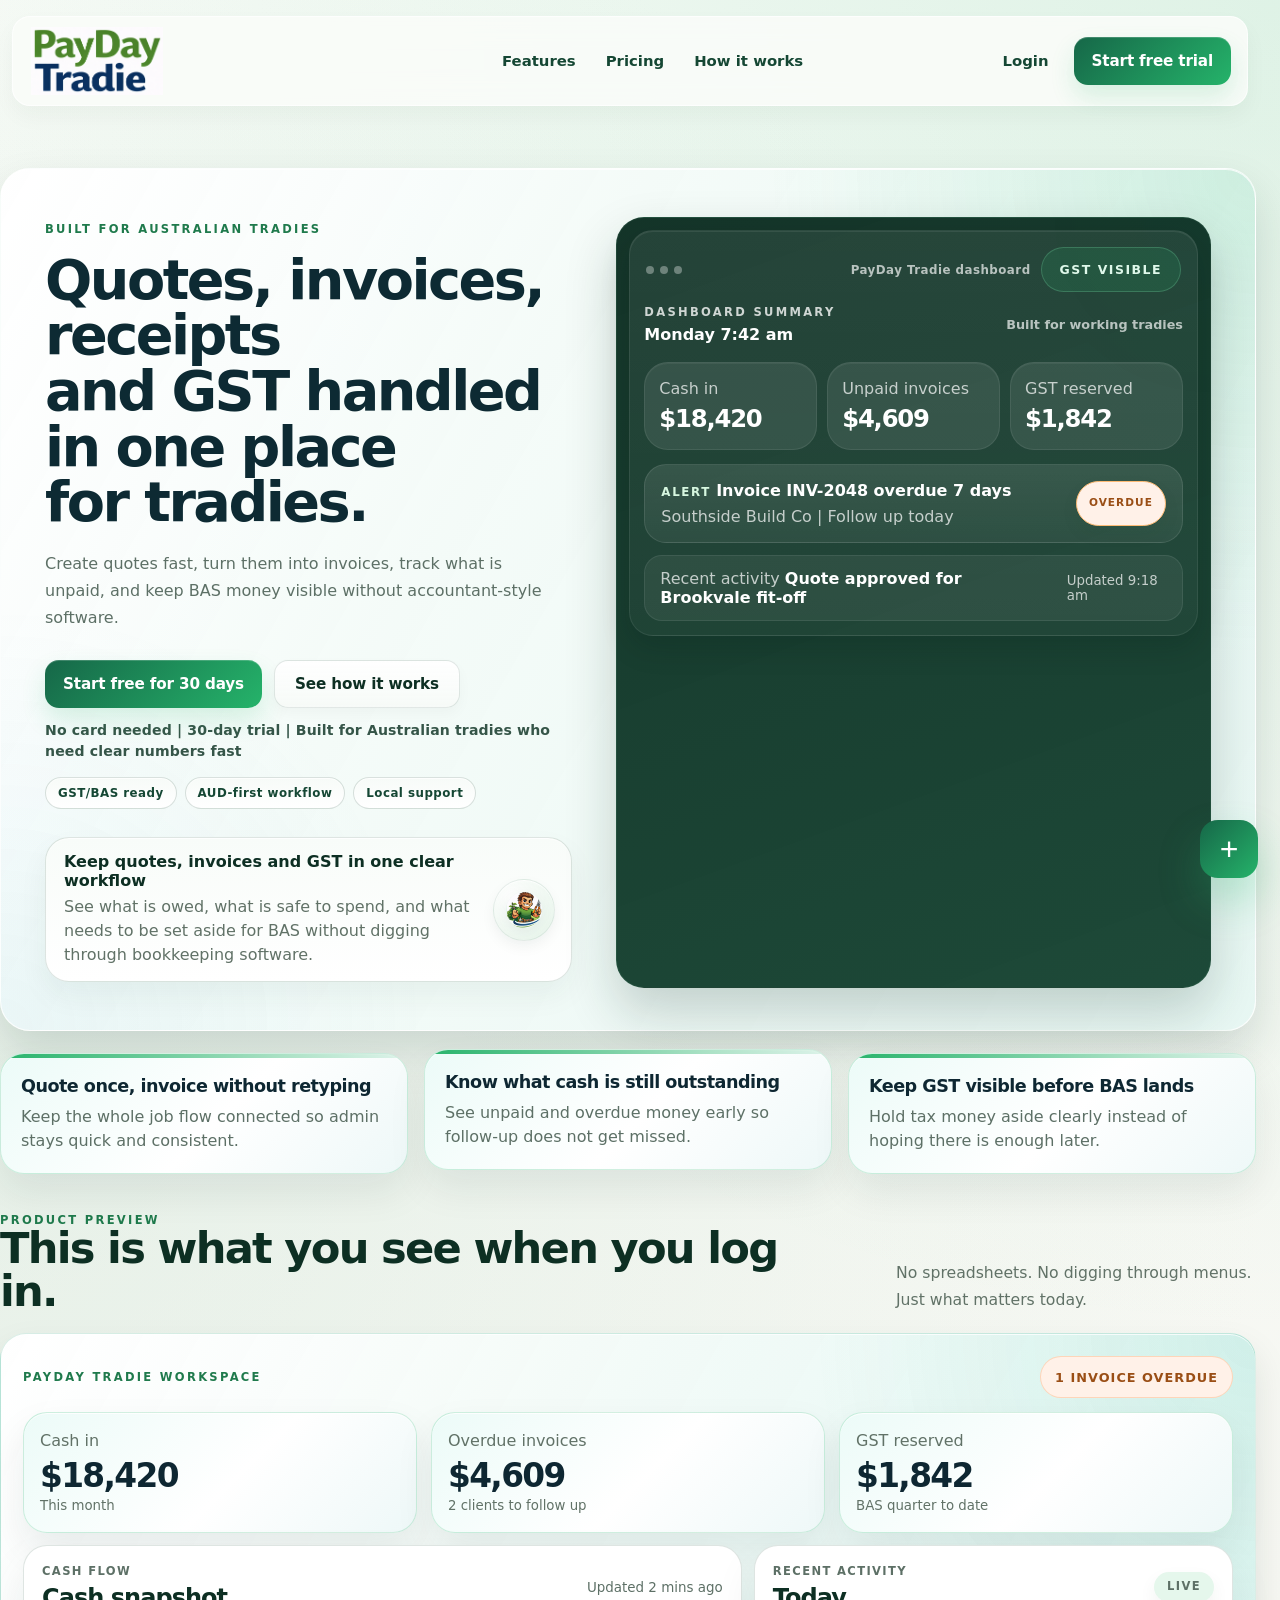
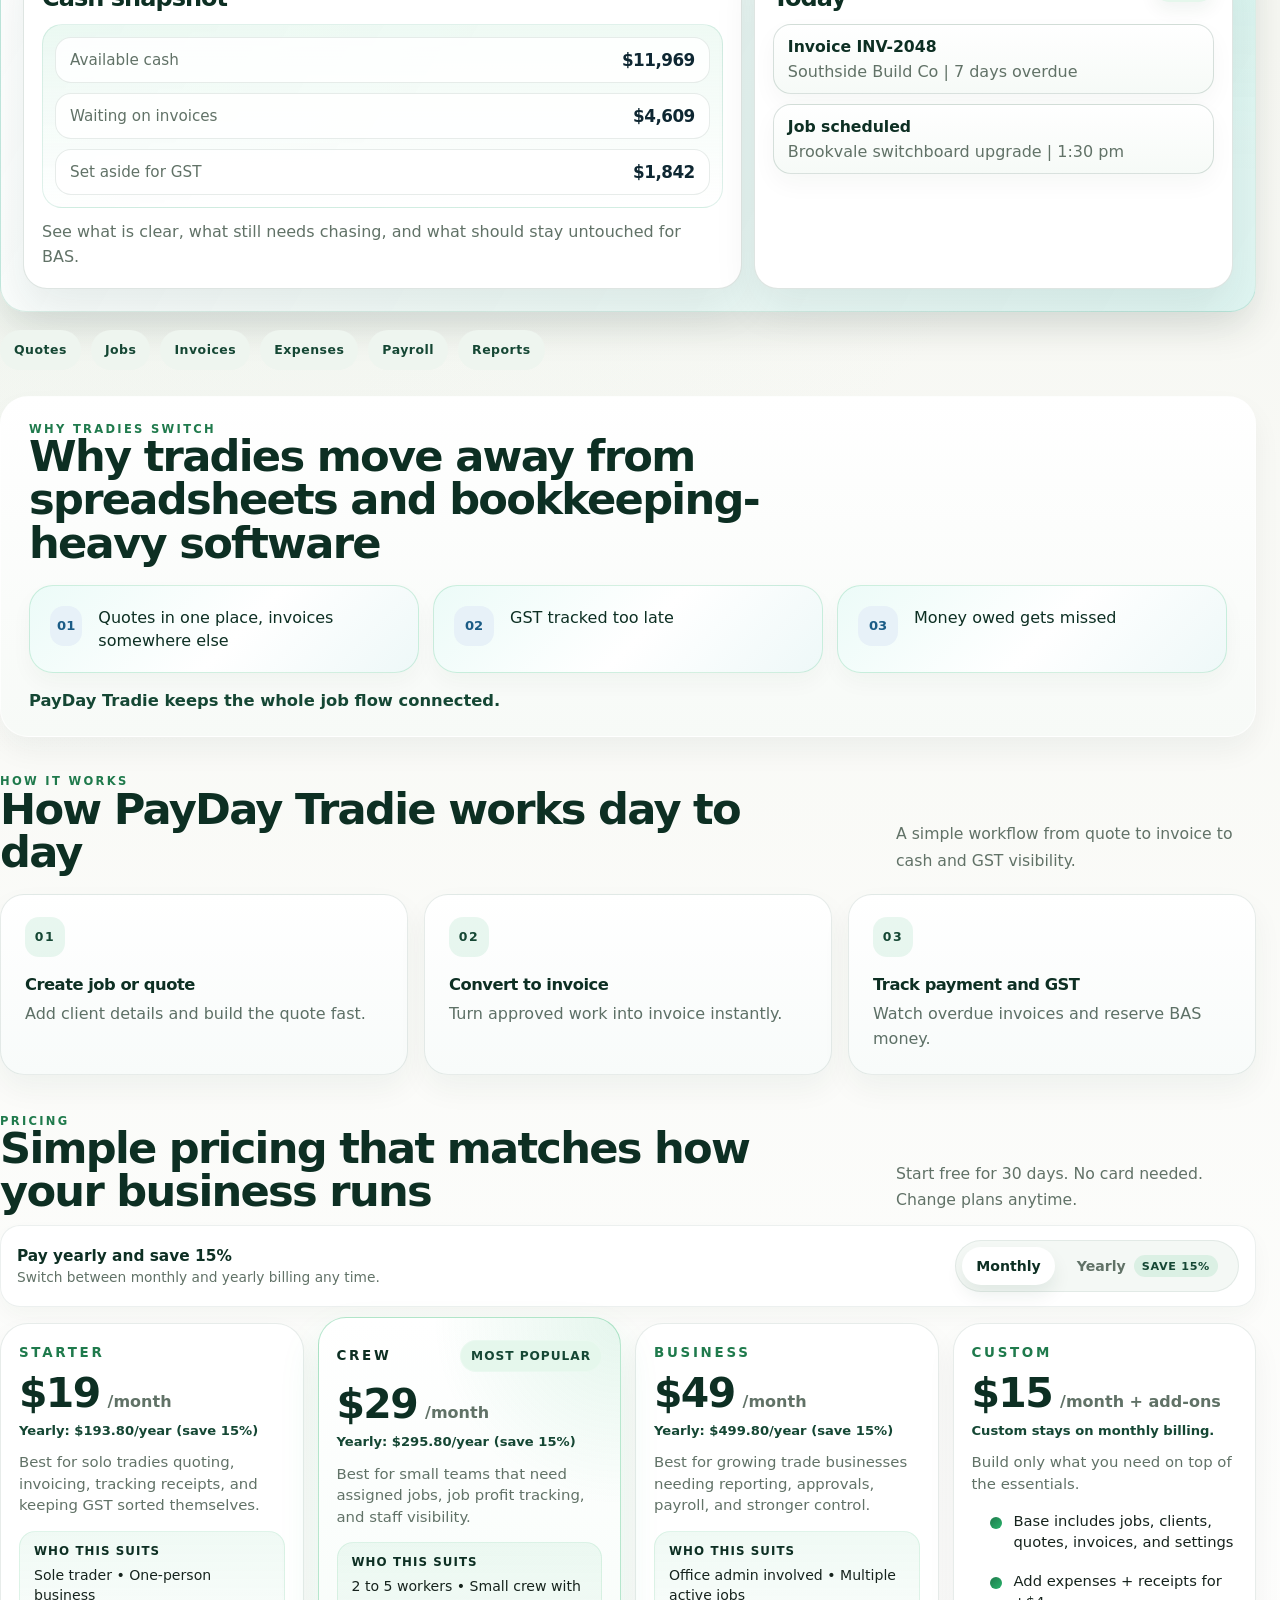
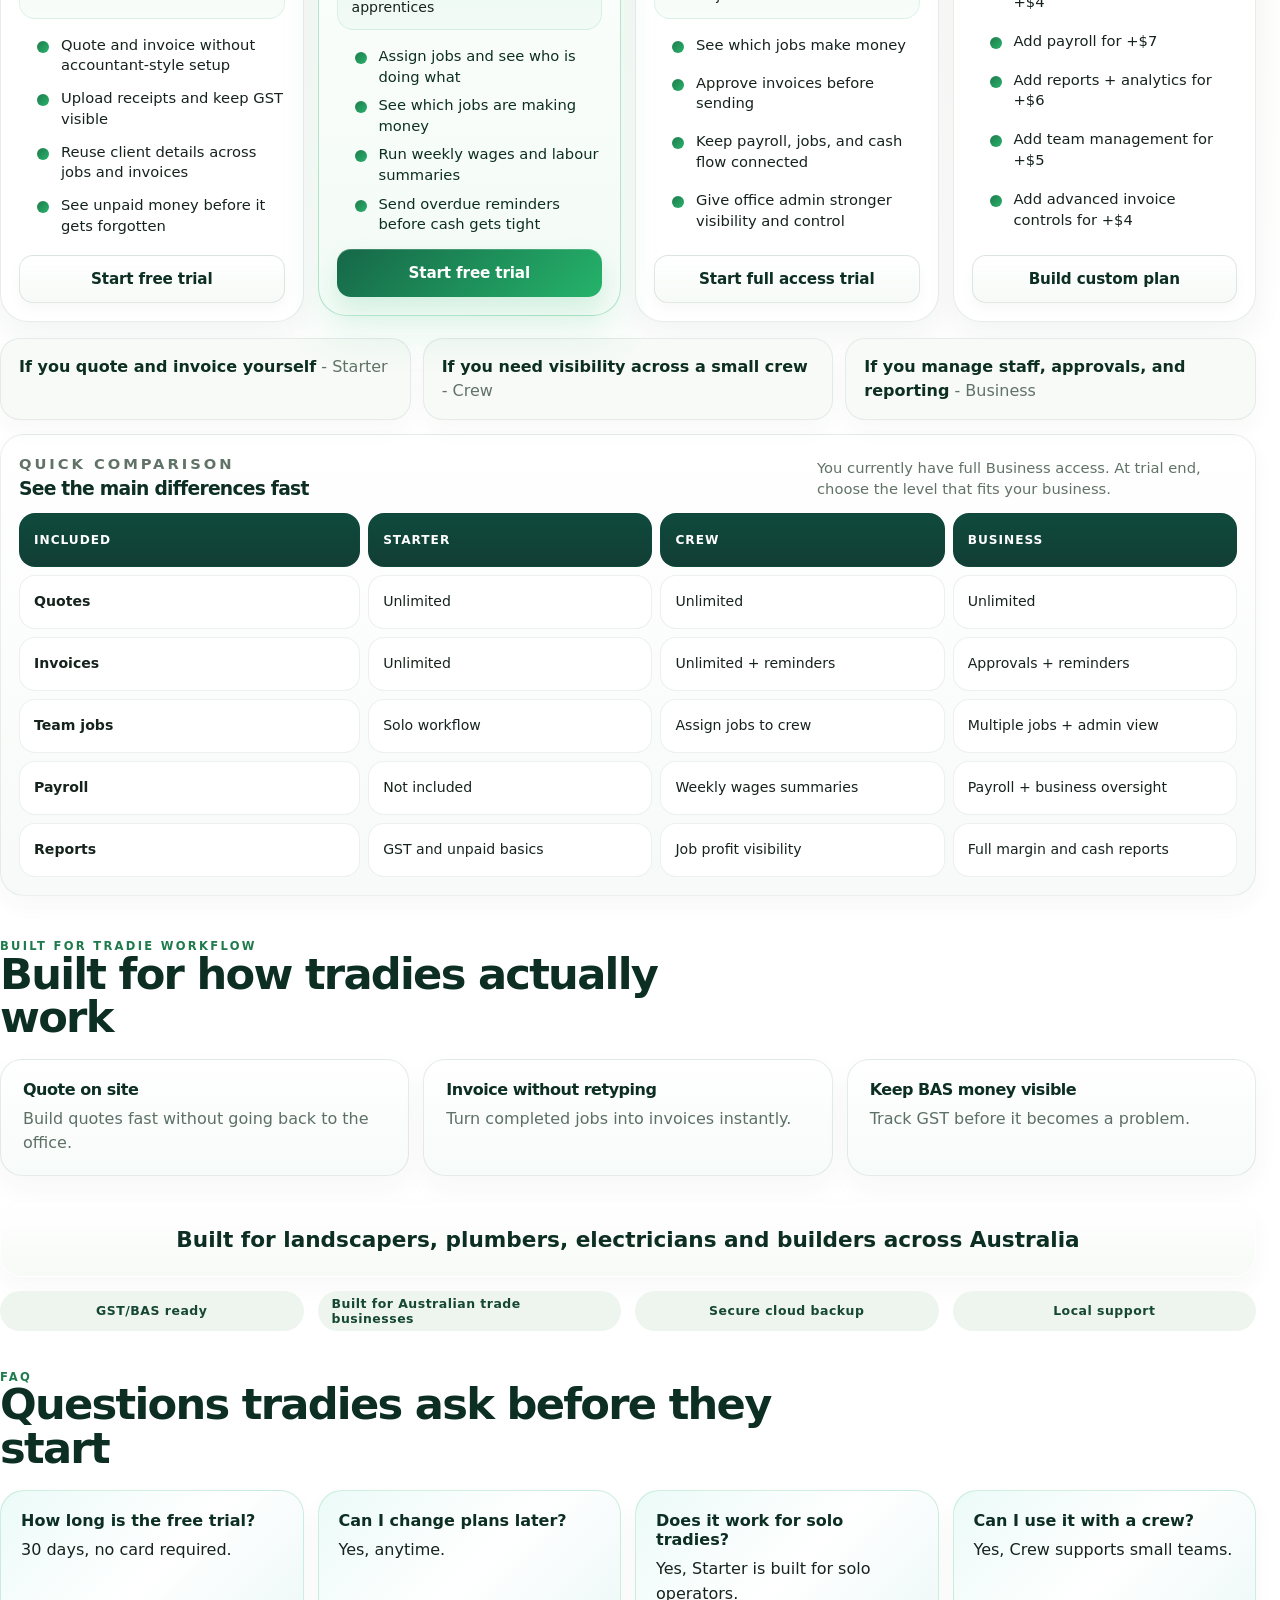
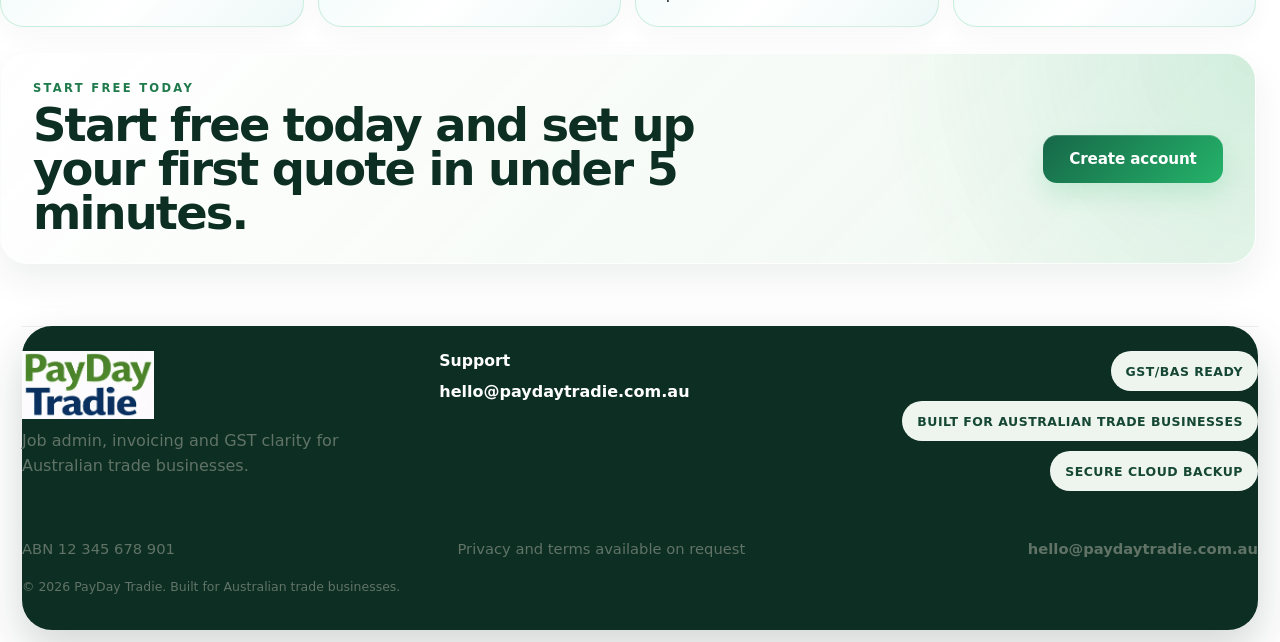
==== index.html @ 11314c94 "Update deployed index page" ====
<!DOCTYPE html>
<html lang="en-AU">
<head>
  <meta charset="UTF-8">
  <meta name="viewport" content="width=device-width, initial-scale=1.0">
  <meta
    name="description"
    content="PayDay Tradie is accounting software built for Australian tradies. Track expenses, send invoices, capture receipts, manage GST/BAS and understand job costs without the admin mess."
  >
  <title>PayDay Tradie | Accounting Software for Australian Tradies</title>
  <link rel="icon" type="image/png" href="assets/pdt-logo.png">
  <link rel="stylesheet" href="landing.css">
</head>
<body>
  <header class="site-header">
    <a class="brand" href="#top" aria-label="PayDay Tradie home">
      <img src="assets/logo-wordmark.png" alt="PayDay Tradie">
    </a>

    <button class="nav-toggle" type="button" aria-expanded="false" aria-controls="siteNav" id="navToggle">
      <span></span>
      <span></span>
      <span></span>
      <span class="sr-only">Toggle navigation</span>
    </button>

    <nav class="site-nav" id="siteNav" aria-label="Primary navigation">
      <div class="site-nav-links">
        <a href="#features">Features</a>
        <a href="#pricing">Pricing</a>
        <a href="#how-it-works">How it works</a>
      </div>
      <div class="site-nav-actions">
        <button class="nav-link-button" type="button" id="signInButton">Login</button>
        <button class="nav-cta" type="button" id="createAccountButton">Start free trial</button>
      </div>
    </nav>
  </header>

  <main id="landingApp">
    <div id="top"></div>
    <section class="hero-section">
      <div class="hero-copy">
        <p class="eyebrow">Built for Australian tradies</p>
        <h1>
          <span class="hero-title-line">Quotes, invoices, receipts</span>
          <span class="hero-title-line">and GST handled in one place</span>
          <span class="hero-title-line">for tradies.</span>
        </h1>
        <p class="hero-text">
          Create quotes fast, turn them into invoices, track what is unpaid, and keep BAS money visible without accountant-style software.
        </p>
        <div class="hero-actions">
          <button class="button button-primary" type="button" data-plan="Starter">Start free for 30 days</button>
          <a class="button button-secondary" href="#how-it-works">See how it works</a>
        </div>
        <p class="hero-trial-line">No card needed | 30-day trial | Built for Australian tradies who need clear numbers fast</p>
        <div class="hero-confidence-row" aria-label="Trust points">
          <span>GST/BAS ready</span>
          <span>AUD-first workflow</span>
          <span>Local support</span>
        </div>
        <div class="hero-proof-strip">
          <div class="hero-proof-copy">
            <strong>Keep quotes, invoices and GST in one clear workflow</strong>
            <p>See what is owed, what is safe to spend, and what needs to be set aside for BAS without digging through bookkeeping software.</p>
          </div>
          <div class="hero-proof-mascot" aria-hidden="true">
            <img src="assets/mascot.png" alt="PayDay Tradie mascot" class="hero-mascot-badge">
          </div>
        </div>
      </div>

      <aside class="hero-panel hero-dashboard-panel" aria-label="PayDay Tradie dashboard preview">
        <div class="hero-visual-window">
          <div class="hero-visual-toolbar">
            <div class="hero-visual-dots" aria-hidden="true">
              <span></span>
              <span></span>
              <span></span>
            </div>
            <div class="hero-visual-meta">
              <span class="hero-visual-label">PayDay Tradie dashboard</span>
              <span class="live-pill">GST visible</span>
            </div>
          </div>

          <div class="hero-panel-header">
            <div>
              <p class="panel-label">Dashboard summary</p>
              <strong>Monday 7:42 am</strong>
            </div>
            <span class="hero-panel-caption">Built for working tradies</span>
          </div>

          <div class="hero-panel-kpis">
            <article>
              <span>Cash in</span>
              <strong>$18,420</strong>
            </article>
            <article>
              <span>Unpaid invoices</span>
              <strong>$4,609</strong>
            </article>
            <article>
              <span>GST reserved</span>
              <strong>$1,842</strong>
            </article>
          </div>

          <div class="hero-panel-alert">
            <div>
              <span class="alert-label">Alert</span>
              <strong>Invoice INV-2048 overdue 7 days</strong>
              <p>Southside Build Co | Follow up today</p>
            </div>
            <span class="status-badge status-overdue">Overdue</span>
          </div>

          <div class="hero-panel-activity">
            <div>
              <span>Recent activity</span>
              <strong>Quote approved for Brookvale fit-off</strong>
            </div>
            <small>Updated 9:18 am</small>
          </div>
        </div>
      </aside>
    </section>

    <section class="outcomes-section" id="features" aria-label="Core outcomes">
      <article class="outcome-card">
        <strong>Quote once, invoice without retyping</strong>
        <p>Keep the whole job flow connected so admin stays quick and consistent.</p>
      </article>
      <article class="outcome-card">
        <strong>Know what cash is still outstanding</strong>
        <p>See unpaid and overdue money early so follow-up does not get missed.</p>
      </article>
      <article class="outcome-card">
        <strong>Keep GST visible before BAS lands</strong>
        <p>Hold tax money aside clearly instead of hoping there is enough later.</p>
      </article>
    </section>

    <section class="preview-section" id="preview">
      <div class="section-heading compact-heading">
        <div>
          <p class="eyebrow">Product preview</p>
          <h2>This is what you see when you log in.</h2>
        </div>
        <p class="section-lead">No spreadsheets. No digging through menus. Just what matters today.</p>
      </div>

      <div class="dashboard-preview-shell" id="preview-shell">
        <div class="dashboard-preview-top">
          <div>
            <p class="eyebrow">PayDay Tradie workspace</p>
          </div>
          <span class="preview-alert-badge">1 invoice overdue</span>
        </div>
        <div class="dashboard-preview-kpis">
          <article class="dashboard-kpi">
            <span>Cash in</span>
            <strong>$18,420</strong>
            <small>This month</small>
          </article>
          <article class="dashboard-kpi">
            <span>Overdue invoices</span>
            <strong>$4,609</strong>
            <small>2 clients to follow up</small>
          </article>
          <article class="dashboard-kpi">
            <span>GST reserved</span>
            <strong>$1,842</strong>
            <small>BAS quarter to date</small>
          </article>
        </div>
          <div class="dashboard-preview-body">
            <article class="dashboard-insight-card">
              <div class="preview-card-head">
                <div>
                  <span class="trust-label">Cash flow</span>
                  <h3>Cash snapshot</h3>
                </div>
                <small>Updated 2 mins ago</small>
              </div>
              <div class="preview-cash-summary" aria-label="Cash flow snapshot">
                <div class="preview-cash-row">
                  <span>Available cash</span>
                  <strong>$11,969</strong>
                </div>
                <div class="preview-cash-row">
                  <span>Waiting on invoices</span>
                  <strong>$4,609</strong>
                </div>
                <div class="preview-cash-row">
                  <span>Set aside for GST</span>
                  <strong>$1,842</strong>
                </div>
              </div>
              <p class="preview-copy">See what is clear, what still needs chasing, and what should stay untouched for BAS.</p>
            </article>
          <article class="dashboard-activity-card">
            <div class="preview-card-head">
              <div>
                <span class="trust-label">Recent activity</span>
                <h3>Today</h3>
              </div>
              <span class="status-badge status-live">Live</span>
            </div>
            <div class="preview-list">
              <div>
                <strong>Invoice INV-2048</strong>
                <p>Southside Build Co | 7 days overdue</p>
              </div>
              <div>
                <strong>Job scheduled</strong>
                <p>Brookvale switchboard upgrade | 1:30 pm</p>
              </div>
            </div>
          </article>
        </div>
      </div>

      <div class="feature-strip" aria-label="Feature summary">
        <span>Quotes</span>
        <span>Jobs</span>
        <span>Invoices</span>
        <span>Expenses</span>
        <span>Payroll</span>
        <span>Reports</span>
      </div>
    </section>

    <section class="switch-section">
      <article class="switch-card">
        <div class="section-heading compact-heading">
          <div>
            <p class="eyebrow">Why tradies switch</p>
            <h2>Why tradies move away from spreadsheets and bookkeeping-heavy software</h2>
          </div>
        </div>
        <div class="pain-grid">
          <article class="pain-point">
            <span class="pain-icon">01</span>
            <p>Quotes in one place, invoices somewhere else</p>
          </article>
          <article class="pain-point">
            <span class="pain-icon">02</span>
            <p>GST tracked too late</p>
          </article>
          <article class="pain-point">
            <span class="pain-icon">03</span>
            <p>Money owed gets missed</p>
          </article>
        </div>
        <p class="switch-closing-line">PayDay Tradie keeps the whole job flow connected.</p>
      </article>
    </section>

    <section class="how-it-works-section" id="how-it-works" aria-label="How PayDay Tradie works day to day">
      <div class="section-heading compact-heading">
        <div>
          <p class="eyebrow">How it works</p>
          <h2>How PayDay Tradie works day to day</h2>
        </div>
        <p class="section-lead">A simple workflow from quote to invoice to cash and GST visibility.</p>
      </div>
      <div class="how-it-works-grid">
        <article class="how-it-works-card">
          <span class="how-step-number">01</span>
          <strong>Create job or quote</strong>
          <p>Add client details and build the quote fast.</p>
        </article>
        <article class="how-it-works-card">
          <span class="how-step-number">02</span>
          <strong>Convert to invoice</strong>
          <p>Turn approved work into invoice instantly.</p>
        </article>
        <article class="how-it-works-card">
          <span class="how-step-number">03</span>
          <strong>Track payment and GST</strong>
          <p>Watch overdue invoices and reserve BAS money.</p>
        </article>
      </div>
    </section>

    <section class="pricing-section" id="pricing">
      <div class="section-heading compact-heading pricing-heading">
        <div>
          <p class="eyebrow">Pricing</p>
          <h2>Simple pricing that matches how your business runs</h2>
        </div>
        <p class="section-lead">Start free for 30 days. No card needed. Change plans anytime.</p>
      </div>
      <div class="pricing-billing-bar" aria-label="Billing options">
        <div>
          <p class="pricing-billing-copy" id="pricingBillingCopy">Pay yearly and save 15%</p>
          <p class="pricing-billing-subcopy">Switch between monthly and yearly billing any time.</p>
        </div>
        <div class="pricing-billing-toggle" role="tablist" aria-label="Billing frequency">
          <button class="pricing-billing-option is-active" type="button" id="pricingMonthlyButton" data-pricing-billing="monthly" aria-pressed="true">Monthly</button>
          <button class="pricing-billing-option" type="button" id="pricingYearlyButton" data-pricing-billing="yearly" aria-pressed="false">Yearly <span class="pricing-billing-badge">Save 15%</span></button>
        </div>
      </div>
        <div class="pricing-grid">
          <article class="price-card" data-plan-card="Starter">
            <p class="plan-name">Starter</p>
            <h3 data-plan-price="Starter">$19<span>/month</span></h3>
            <p class="price-billing-note" data-plan-billing-note="Starter">Monthly: $19/month</p>
            <p class="plan-copy">Best for solo tradies quoting, invoicing, tracking receipts, and keeping GST sorted themselves.</p>
            <div class="plan-suits">
              <strong>Who this suits</strong>
              <p>Sole trader • One-person business</p>
            </div>
            <ul>
              <li>Quote and invoice without accountant-style setup</li>
              <li>Upload receipts and keep GST visible</li>
              <li>Reuse client details across jobs and invoices</li>
              <li>See unpaid money before it gets forgotten</li>
            </ul>
            <button class="button button-secondary" type="button" data-plan="Starter">Start free trial</button>
          </article>
          <article class="price-card featured" data-plan-card="Crew">
            <div class="price-card-topline">
              <p class="plan-name">Crew</p>
              <span class="pricing-popular-badge">Most popular</span>
            </div>
            <h3 data-plan-price="Crew">$29<span>/month</span></h3>
            <p class="price-billing-note" data-plan-billing-note="Crew">Monthly: $29/month</p>
            <p class="plan-copy">Best for small teams that need assigned jobs, job profit tracking, and staff visibility.</p>
            <div class="plan-suits">
              <strong>Who this suits</strong>
              <p>2 to 5 workers • Small crew with apprentices</p>
            </div>
            <ul>
              <li>Assign jobs and see who is doing what</li>
              <li>See which jobs are making money</li>
              <li>Run weekly wages and labour summaries</li>
              <li>Send overdue reminders before cash gets tight</li>
            </ul>
            <button class="button button-primary" type="button" data-plan="Crew">Start free trial</button>
          </article>
          <article class="price-card" data-plan-card="Business">
            <p class="plan-name">Business</p>
            <h3 data-plan-price="Business">$49<span>/month</span></h3>
            <p class="price-billing-note" data-plan-billing-note="Business">Monthly: $49/month</p>
            <p class="plan-copy">Best for growing trade businesses needing reporting, approvals, payroll, and stronger control.</p>
            <div class="plan-suits">
              <strong>Who this suits</strong>
              <p>Office admin involved • Multiple active jobs</p>
            </div>
            <ul>
              <li>See which jobs make money</li>
              <li>Approve invoices before sending</li>
              <li>Keep payroll, jobs, and cash flow connected</li>
              <li>Give office admin stronger visibility and control</li>
            </ul>
            <button class="button button-secondary" type="button" data-plan="Business">Start full access trial</button>
          </article>
          <article class="price-card" data-plan-card="Custom">
            <p class="plan-name">Custom</p>
            <h3 data-plan-price="Custom">$15<span>/month + add-ons</span></h3>
            <p class="price-billing-note" data-plan-billing-note="Custom">Custom stays on monthly billing.</p>
            <p class="plan-copy">Build only what you need on top of the essentials.</p>
            <ul>
              <li>Base includes jobs, clients, quotes, invoices, and settings</li>
              <li>Add expenses + receipts for +$4</li>
              <li>Add payroll for +$7</li>
              <li>Add reports + analytics for +$6</li>
              <li>Add team management for +$5</li>
              <li>Add advanced invoice controls for +$4</li>
            </ul>
            <button class="button button-secondary" type="button" data-plan="Custom">Build custom plan</button>
          </article>
        </div>
        <div class="plan-fit-strip" aria-label="Plan decision help">
          <p><strong>If you quote and invoice yourself</strong> - Starter</p>
          <p><strong>If you need visibility across a small crew</strong> - Crew</p>
          <p><strong>If you manage staff, approvals, and reporting</strong> - Business</p>
        </div>
        <section class="plan-compare-card" aria-label="Plan comparison">
          <div class="plan-compare-head">
            <div>
              <p class="plan-name">Quick comparison</p>
              <h3>See the main differences fast</h3>
            </div>
            <p>You currently have full Business access. At trial end, choose the level that fits your business.</p>
          </div>
          <div class="plan-compare-grid">
            <div class="plan-compare-row is-head">
              <strong>Included</strong>
              <strong>Starter</strong>
              <strong>Crew</strong>
              <strong>Business</strong>
            </div>
            <div class="plan-compare-row">
              <span class="plan-compare-label">Quotes</span>
              <span>Unlimited</span>
              <span>Unlimited</span>
              <span>Unlimited</span>
            </div>
            <div class="plan-compare-row">
              <span class="plan-compare-label">Invoices</span>
              <span>Unlimited</span>
              <span>Unlimited + reminders</span>
              <span>Approvals + reminders</span>
            </div>
            <div class="plan-compare-row">
              <span class="plan-compare-label">Team jobs</span>
              <span>Solo workflow</span>
              <span>Assign jobs to crew</span>
              <span>Multiple jobs + admin view</span>
            </div>
            <div class="plan-compare-row">
              <span class="plan-compare-label">Payroll</span>
              <span>Not included</span>
              <span>Weekly wages summaries</span>
              <span>Payroll + business oversight</span>
            </div>
            <div class="plan-compare-row">
              <span class="plan-compare-label">Reports</span>
              <span>GST and unpaid basics</span>
              <span>Job profit visibility</span>
              <span>Full margin and cash reports</span>
            </div>
          </div>
        </section>
    </section>

    <section class="workflow-trust-section" aria-label="Tradie workflow trust">
      <div class="section-heading compact-heading">
        <div>
          <p class="eyebrow">Built for tradie workflow</p>
          <h2>Built for how tradies actually work</h2>
        </div>
      </div>
      <div class="workflow-trust-grid">
        <article class="workflow-trust-card">
          <strong>Quote on site</strong>
          <p>Build quotes fast without going back to the office.</p>
        </article>
        <article class="workflow-trust-card">
          <strong>Invoice without retyping</strong>
          <p>Turn completed jobs into invoices instantly.</p>
        </article>
        <article class="workflow-trust-card">
          <strong>Keep BAS money visible</strong>
          <p>Track GST before it becomes a problem.</p>
        </article>
      </div>
    </section>

    <section class="trust-section" aria-label="Trust signals">
      <div class="trust-strip">
        <p>Built for landscapers, plumbers, electricians and builders across Australia</p>
      </div>
      <div class="trust-badges-grid">
        <span>GST/BAS ready</span>
        <span>Built for Australian trade businesses</span>
        <span>Secure cloud backup</span>
        <span>Local support</span>
      </div>
    </section>

    <section class="faq-section" aria-label="Frequently asked questions">
      <div class="section-heading compact-heading">
        <div>
          <p class="eyebrow">FAQ</p>
          <h2>Questions tradies ask before they start</h2>
        </div>
      </div>
      <div class="faq-grid">
        <article>
          <strong>How long is the free trial?</strong>
          <p>30 days, no card required.</p>
        </article>
        <article>
          <strong>Can I change plans later?</strong>
          <p>Yes, anytime.</p>
        </article>
        <article>
          <strong>Does it work for solo tradies?</strong>
          <p>Yes, Starter is built for solo operators.</p>
        </article>
        <article>
          <strong>Can I use it with a crew?</strong>
          <p>Yes, Crew supports small teams.</p>
        </article>
      </div>
    </section>

    <section class="final-cta-section" aria-label="Final call to action">
      <article class="final-cta-card">
        <div>
          <p class="eyebrow">Start free today</p>
          <h2>Start free today and set up your first quote in under 5 minutes.</h2>
        </div>
        <div class="final-cta-actions">
          <button class="button button-primary" type="button" data-plan="Starter">Create account</button>
        </div>
      </article>
    </section>
  </main>

  <main class="workspace-app hidden" id="workspaceApp">
    <aside class="workspace-sidebar">
      <a class="workspace-logo" href="#workspace-dashboard" data-workspace-link>
        <img src="assets/pdt-logo.png" alt="PayDay Tradie app logo" id="workspaceBrandLogo">
        <div>
          <strong id="workspaceBrandName">PayDay Tradie</strong>
          <span id="workspaceBrandSubtitle">Tradie control panel</span>
        </div>
      </a>

      <nav class="workspace-nav" aria-label="Workspace sections">
        <a href="#workspace-dashboard" class="active" data-workspace-link><span class="nav-icon">DB</span><span>Dashboard</span></a>
        <a href="#workspace-jobs" data-workspace-link><span class="nav-icon">JB</span><span>Jobs</span></a>
        <a href="#workspace-clients" data-workspace-link><span class="nav-icon">CL</span><span>Clients</span></a>
        <a href="#workspace-quotes" data-workspace-link><span class="nav-icon">QT</span><span>Quotes</span></a>
        <a href="#workspace-invoices" data-workspace-link><span class="nav-icon">IN</span><span>Invoices</span></a>
        <a href="#workspace-expenses" data-workspace-link><span class="nav-icon">EX</span><span>Expenses</span></a>
        <a href="#workspace-payroll" data-workspace-link><span class="nav-icon">PY</span><span>Payroll</span></a>
        <a href="#workspace-reports" data-workspace-link><span class="nav-icon">RP</span><span>Reports</span></a>
        <a href="#workspace-billing" data-workspace-link><span class="nav-icon">BL</span><span>Billing</span></a>
        <a href="#workspace-settings" data-workspace-link><span class="nav-icon">ST</span><span>Settings</span></a>
      </nav>

      <button class="sidebar-signout" type="button" id="signOutButton">Sign out</button>
    </aside>

    <section class="workspace-board">
    <section class="workspace-hero-card dashboard-hero-card investor-dashboard-hero" id="workspace-dashboard" data-workspace-page="workspace-dashboard">
      <div class="dashboard-story-copy">
        <p class="eyebrow">PayDay Tradie workspace</p>
        <h1 id="workspaceTitle">Welcome back</h1>
        <p class="hero-text" id="workspaceSubtitle">Start with cash in the bank, unpaid invoices, jobs running thin, and tax to hold aside. Then jump straight into quotes, invoices, and site costs.</p>
        <div class="workspace-plan-bar" aria-label="Current subscription status">
          <span class="status-badge status-safe" id="workspacePlanBadge">Starter plan</span>
          <span class="status-badge status-draft" id="workspaceTrialDaysBadge" hidden>14 days remaining</span>
          <p id="workspacePlanCopy">Solo tradie essentials active in this workspace.</p>
        </div>
        <p class="workspace-confidence-line" id="dashboardConfidenceLine">Cash available after GST reserve: $0</p>
        <div class="workspace-hero-actions">
          <a class="button button-primary" href="#workspace-jobs" data-workspace-link>New job</a>
          <a class="button button-secondary" href="#workspace-invoices" data-workspace-link>Create invoice</a>
        </div>
      </div>
      <div class="investor-kpi-grid" aria-label="Business snapshot">
        <article class="investor-kpi-card kpi-cash" id="dashboardCashCard">
          <span id="dashboardHeroCard1Label">Cash available</span>
          <strong id="moneyAvailable">$0</strong>
          <p id="dashboardHeroCard1Copy">Usable cash after spend and tax vault.</p>
        </article>
        <article class="investor-kpi-card kpi-owed" id="dashboardOwedCard">
          <span id="dashboardHeroCard2Label">Money owed</span>
          <strong id="invoiceTotal">$0</strong>
          <p id="dashboardHeroCard2Copy">Open and overdue invoices to collect.</p>
        </article>
        <article class="investor-kpi-card kpi-margin" id="dashboardMarginCard">
          <span id="dashboardHeroCard3Label">Jobs losing profit</span>
          <strong id="dashboardUrgentMargin">0</strong>
          <p id="dashboardUrgentMarginCopy">Current job pricing is holding margin.</p>
        </article>
        <article class="investor-kpi-card kpi-tax" id="dashboardTaxCard">
          <div class="kpi-topline">
            <span id="dashboardHeroCard4Label">Tax obligations</span>
            <em id="taxSafetyLabel">Safe</em>
          </div>
          <strong id="dashboardUrgentTax">$0</strong>
          <p id="dashboardUrgentTaxCopy">Tax vault looks healthy against open invoices.</p>
        </article>
      </div>
    </section>

    <article class="workspace-card dashboard-urgent-card" id="workspace-urgent" data-workspace-page="workspace-dashboard">
      <div class="dashboard-priority-strip" id="dashboardPriorityStrip" aria-label="Top priority today"></div>
      <div class="dashboard-urgent-head">
        <div>
          <p class="eyebrow">Needs attention</p>
          <h3 class="card-title">Money to chase, jobs to watch, and BAS money to keep aside</h3>
        </div>
        <span class="status-chip" id="alertCount">0 alerts</span>
      </div>
      <div class="dashboard-urgent-grid investor-urgent-grid">
        <article class="dashboard-focus-tile tone-mint" id="dashboardTaxTile">
          <span>Tax held for BAS</span>
          <strong id="taxSaved">$0</strong>
          <p>Tax vault reserved and ready for BAS.</p>
        </article>
        <article class="dashboard-focus-tile tone-warning" id="dashboardUnpaidTile">
          <span>Money owed</span>
          <strong id="dashboardUrgentUnpaid">$0</strong>
          <p id="dashboardUrgentUnpaidCopy">No invoice chasing needed right now.</p>
        </article>
        <article class="dashboard-focus-tile tone-positive" id="dashboardSpendTile">
          <span>Tracked job spend</span>
          <strong id="expenseTotal">$0</strong>
          <p>Fuel, materials, labour, and site costs logged.</p>
        </article>
      </div>
      <div class="dashboard-alert-table" id="alertsList"></div>
    </article>

    <section class="workspace-grid">
      <article class="workspace-card" id="workspace-clients" data-workspace-page="workspace-clients">
        <div class="jobs-page-head">
          <div>
            <p class="eyebrow">Clients</p>
            <h3 class="card-title">Save client details once and reuse them everywhere</h3>
            <p class="card-copy">Add the client once, then pull their contact and site details into jobs, quotes, and invoices.</p>
          </div>
          <a class="button button-primary" href="#clientForm">Add new client</a>
        </div>
        <form class="workspace-form" id="clientForm">
          <div class="field-row">
            <label>Business / client name<input type="text" name="name" placeholder="Southside Build Co" required></label>
            <label>Contact person<input type="text" name="contactPerson" placeholder="Sarah Johnson" required></label>
          </div>
          <div class="field-row">
            <label>Mobile number<input type="tel" name="phone" placeholder="0400 123 456" required></label>
            <label>Email<input type="email" name="email" placeholder="accounts@southsidebuild.com.au" required></label>
          </div>
          <label>Address<input type="text" name="address" placeholder="14 Greenway St, Brookvale NSW" required></label>
          <div class="field-row">
            <label>Suburb / postcode<input type="text" name="suburb" placeholder="Brookvale 2100" required></label>
            <label>Payment terms
              <select name="paymentTerms">
                <option value="7 days">7 days</option>
                <option value="14 days">14 days</option>
                <option value="30 days">30 days</option>
                <option value="Due on receipt">Due on receipt</option>
              </select>
            </label>
          </div>
          <label>Tags<input type="text" name="tags" placeholder="Commercial, repeat client"></label>
          <label>Client notes<input type="text" name="notes" placeholder="Prefers morning site visits, PO required"></label>
          <button class="button button-primary" type="submit">Save client</button>
        </form>
      </article>

      <article class="workspace-card" id="workspace-jobs" data-workspace-page="workspace-jobs">
        <div class="jobs-page-head">
          <div>
            <p class="eyebrow">Jobs</p>
            <h3 class="card-title">Run jobs from quote through to final invoice</h3>
            <p class="card-copy">Search current work, check what stage each job is at, and create new jobs with client details already filled in.</p>
          </div>
          <a class="button button-primary" href="#jobForm">Create new job</a>
        </div>

        <div class="jobs-toolbar">
          <label class="search-wrap">
            Search jobs
            <input type="search" id="jobSearchInput" placeholder="Search job, client, suburb, status, or team member">
          </label>
          <div class="job-filter-tabs" aria-label="Job filters">
            <button class="filter-chip active" type="button" data-job-filter="All">All</button>
            <button class="filter-chip" type="button" data-job-filter="Active">Active</button>
            <button class="filter-chip" type="button" data-job-filter="Upcoming">Upcoming</button>
            <button class="filter-chip" type="button" data-job-filter="Completed">Completed</button>
            <button class="filter-chip" type="button" data-job-filter="Recurring">Recurring</button>
            <button class="filter-chip" type="button" data-job-filter="Archived">Archived</button>
          </div>
        </div>

        <form class="workspace-form" id="jobForm">
          <div class="quick-start-strip" aria-label="Job start options">
            <button class="quick-start-option active" type="button" data-job-start="client">Create from existing client</button>
            <button class="quick-start-option" type="button" data-job-start="previous">Create from previous job</button>
            <button class="quick-start-option" type="button" data-job-start="blank">Blank job</button>
          </div>
          <div class="quick-start-strip hidden" id="jobBlankClientActions" aria-label="Blank job client options">
            <button class="quick-start-option active" type="button" data-job-blank-client="existing">Select existing client</button>
            <button class="quick-start-option" type="button" data-job-blank-client="new">Add new client</button>
          </div>
          <label class="hidden" id="jobPreviousWrap">Previous job
            <select id="jobPreviousSelect">
              <option value="">Choose a previous job</option>
            </select>
          </label>
          <label>Client<select name="clientId" id="jobClientSelect" required></select></label>
          <div class="field-row">
            <label>Client phone<input type="text" name="clientPhone" id="jobClientPhone"></label>
            <label>Client email<input type="email" name="clientEmail" id="jobClientEmail"></label>
          </div>
          <div class="field-row">
            <label>Site address<input type="text" name="address" id="jobAddress" placeholder="Job address" required></label>
            <label>Job name<input type="text" name="name" id="jobNameInput" list="jobNameSuggestions" placeholder="Warehouse fit-off" required></label>
          </div>
          <datalist id="jobNameSuggestions"></datalist>
          <datalist id="jobDescriptionSuggestions"></datalist>
          <label>Description of work<textarea name="description" id="jobDescriptionInput" rows="4" placeholder="Scope, site access, and what needs to be done" required></textarea></label>
          <div class="quick-add-row smart-fill-row" id="jobDescriptionQuickSuggestions"></div>
          <div class="field-row">
            <label>Estimated value<input type="number" name="quoteAmount" min="0" step="0.01" value="8500" required></label>
            <label>Labour cost<input type="number" name="labourCost" min="0" step="0.01" value="2400" required></label>
          </div>
          <div class="field-row">
            <label>Material cost<input type="number" name="materialCost" min="0" step="0.01" value="3850" required></label>
            <label>Scheduled date/time<input type="datetime-local" name="scheduledAt" required></label>
          </div>
          <div class="field-row">
            <label>Assigned team member<input type="text" name="assignee" placeholder="Beau / Jake / Crew A" required></label>
            <label>Stage
              <select name="status" id="jobStatusSelect">
                <option value="Draft">Draft</option>
                <option value="Active">Active</option>
                <option value="Upcoming">Upcoming</option>
                <option value="Completed">Completed</option>
                <option value="Archived">Archived</option>
              </select>
            </label>
          </div>
          <div class="field-row">
            <label>Recurring
              <select name="recurring" id="jobRecurringSelect">
                <option value="One-off">One-off</option>
                <option value="Weekly">Weekly</option>
                <option value="Fortnightly">Fortnightly</option>
                <option value="Monthly">Monthly</option>
              </select>
            </label>
          </div>
          <label>Internal notes<input type="text" name="internalNotes" id="jobInternalNotes" placeholder="Crew notes, access codes, materials to bring"></label>
          <div class="field-row form-action-row">
            <button class="button button-primary" type="submit">Save job</button>
            <button class="button button-secondary" type="button" id="quoteJobButton">Quote for job</button>
          </div>
        </form>
      </article>

      <article class="workspace-card records-card" data-workspace-page="workspace-dashboard">
        <div class="records-head">
          <div>
            <p class="eyebrow">Recent activity</p>
            <h3 class="card-title">What changed recently</h3>
          </div>
          <span class="status-chip" id="activityCount">0 items</span>
        </div>
        <div class="dashboard-activity-table" id="dashboardActivityList"></div>
      </article>

      <article class="workspace-card" id="workspace-invoices" data-workspace-page="workspace-invoices">
        <div class="jobs-page-head">
          <div>
            <p class="eyebrow">Invoices</p>
            <h3 class="card-title">Send invoices from site, the ute, or back at the desk</h3>
            <p class="card-copy">Start fresh or pull in a completed job, fill client details automatically, and keep unpaid money front and centre.</p>
          </div>
          <a class="button button-primary" href="#invoiceForm">Create new invoice</a>
        </div>
        <div class="plan-inline-lock hidden" id="invoiceApprovalPrompt"></div>
  
        <div class="builder-layout invoice-builder-layout">
        <form class="workspace-form" id="invoiceForm">
          <details class="form-collapse-card" open>
            <summary><span>1. Who is this for?</span><small>Start from a quote, job, client, or repeat invoice and let the details fill in</small></summary>
            <div class="form-collapse-body">
              <div class="invoice-priority-banner">
                <strong>Quote to invoice in one click</strong>
                <span>Best for getting approved work billed fast without retyping.</span>
              </div>
              <div class="invoice-start-strip" aria-label="Invoice starting options">
                <button class="invoice-start-option active" type="button" data-invoice-start="quote">Existing quote</button>
                <button class="invoice-start-option" type="button" data-invoice-start="job">Existing job</button>
                <button class="invoice-start-option" type="button" data-invoice-start="client">Create from existing client</button>
                <button class="invoice-start-option" type="button" data-invoice-start="repeat">Repeat previous invoice</button>
              </div>
              <div class="invoice-source-grid">
                <label class="hidden" id="invoiceJobSourceWrap">Existing job
                  <select name="sourceJobId" id="invoiceJobSelect">
                    <option value="">Choose a completed job</option>
                  </select>
                </label>
                <div id="invoiceQuoteSourceWrap">
                  <label class="search-wrap">Find a quote
                    <input type="search" id="invoiceQuoteSearchInput" placeholder="Search client, quote number, suburb, or job name">
                  </label>
                  <div class="invoice-quote-filter-row" aria-label="Quote filters">
                    <button class="filter-chip active" type="button" data-invoice-quote-filter="Recent">Recent</button>
                    <button class="filter-chip" type="button" data-invoice-quote-filter="Accepted">Accepted</button>
                    <button class="filter-chip" type="button" data-invoice-quote-filter="This month">This month</button>
                    <button class="filter-chip" type="button" data-invoice-quote-filter="Client">Client</button>
                  </div>
                  <div class="invoice-quote-section">
                    <div class="invoice-quote-section-head">
                      <strong>Recent accepted quotes</strong>
                      <span>Last 5 ready to invoice</span>
                    </div>
                    <div class="invoice-quote-card-grid" id="invoiceQuoteRecentList"></div>
                  </div>
                  <div class="invoice-quote-section">
                    <div class="invoice-quote-section-head">
                      <strong>Matching quotes</strong>
                      <span>Search-first selection built for busy days</span>
                    </div>
                    <div class="invoice-quote-card-grid" id="invoiceQuoteResults"></div>
                  </div>
                  <div class="invoice-quote-confirmation hidden" id="invoiceQuoteConfirmation"></div>
                </div>
                <label class="hidden" id="invoiceDuplicateWrap">Repeat previous invoice
                  <select id="invoiceDuplicateSelect">
                    <option value="">Choose an invoice to copy</option>
                  </select>
                </label>
              </div>
              <div class="quick-add-row smart-fill-row">
                <button class="mini-action" type="button" id="invoiceQuickClientButton">Add new client</button>
                <button class="mini-action" type="button" id="invoiceQuickJobButton">Add new job</button>
                <button class="mini-action" type="button" id="invoiceQuickQuoteButton">Add new quote</button>
              </div>
              <div class="field-row">
                <label>Bill to
                  <select name="clientId" id="invoiceClientSelect" required></select>
                </label>
                <label>Invoice type
                  <select name="invoiceType" id="invoiceTypeSelect">
                    <option value="Final invoice">Final invoice</option>
                    <option value="Deposit">Deposit</option>
                    <option value="Progress payment">Progress payment</option>
                  </select>
                </label>
              </div>
              <div class="invoice-client-warning hidden" id="invoiceClientWarning"></div>
              <div class="field-row">
                <label>Job name<input type="text" name="job" id="invoiceJobNameInput" placeholder="Warehouse fit-off" required></label>
                <label>Site address<input type="text" name="siteAddress" id="invoiceSiteAddressInput" placeholder="14 Greenway St, Brookvale NSW"></label>
              </div>
              <div class="field-row">
                <label>Phone<input type="tel" name="clientPhone" id="invoiceClientPhone" placeholder="0400 123 456"></label>
                <label>Email<input type="email" name="clientEmail" id="invoiceClientEmail" placeholder="accounts@client.com.au" required></label>
              </div>
              <div class="invoice-terms-strip" aria-label="Payment terms">
                <button class="invoice-term-pill active" type="button" data-invoice-term="7 days">7 days</button>
                <button class="invoice-term-pill" type="button" data-invoice-term="14 days">14 days</button>
                <button class="invoice-term-pill" type="button" data-invoice-term="30 days">30 days</button>
                <button class="invoice-term-pill" type="button" data-invoice-term="Custom">Custom</button>
              </div>
              <div class="field-row">
                <label>Payment terms
                  <select name="paymentTerms" id="invoiceTermsSelect">
                    <option value="7 days">7 days</option>
                    <option value="14 days">14 days</option>
                    <option value="30 days">30 days</option>
                    <option value="Custom">Custom</option>
                    <option value="Due on receipt">Due on receipt</option>
                  </select>
                </label>
                <label>Invoice date<input type="date" name="issueDate" id="invoiceIssueDateInput" required></label>
              </div>
              <div class="invoice-gst-note" id="invoiceGstNote">GST is on from your saved settings. Totals update automatically.</div>
            </div>
          </details>

          <details class="form-collapse-card" open>
            <summary><span>2. What work is being charged?</span><small>Keep it simple. Enter the work and the maths handles itself</small></summary>
            <div class="form-collapse-body">
              <datalist id="invoiceItemSuggestions"></datalist>
              <div class="invoice-line-table">
                <div class="invoice-line-head">
                  <span>Description</span>
                  <span>Qty</span>
                  <span>Rate</span>
                  <span>Total</span>
                </div>
                <div class="invoice-line-row">
                  <input type="text" id="invoiceLineDescription1" list="invoiceItemSuggestions" placeholder="Materials supplied">
                  <input type="number" id="invoiceLineQty1" min="0" step="0.01" value="1">
                  <input type="number" id="invoiceLineRate1" min="0" step="0.01" value="850.00">
                  <input type="text" id="invoiceLineTotal1" value="$850.00" readonly>
                </div>
                <div class="invoice-line-row">
                  <input type="text" id="invoiceLineDescription2" list="invoiceItemSuggestions" placeholder="Labour completed">
                  <input type="number" id="invoiceLineQty2" min="0" step="0.01" value="1">
                  <input type="number" id="invoiceLineRate2" min="0" step="0.01" value="1150.00">
                  <input type="text" id="invoiceLineTotal2" value="$1,150.00" readonly>
                </div>
              </div>
              <div class="invoice-totals-bar">
                <div><span>Subtotal</span><strong id="invoiceSubtotalValue">$0</strong></div>
                <div><span>GST</span><strong id="invoiceGstDisplay">$0</strong></div>
                <div class="is-total"><span>Final total</span><strong id="invoiceTotalDisplay">$0</strong></div>
              </div>
              <input type="hidden" name="materialsAmount" id="invoiceMaterialsInput" value="850.00">
              <input type="hidden" name="labourAmount" id="invoiceLabourInput" value="1150.00">
              <input type="hidden" name="gst" id="invoiceGstInput" value="200.00">
              <input type="hidden" name="amount" id="invoiceAmountInput" value="2200.00">
            </div>
          </details>

          <details class="form-collapse-card">
            <summary><span>3. Send it</span><small>Only open this if you need custom dates, payment method, or extra notes</small></summary>
            <div class="form-collapse-body">
              <div class="field-row">
                <label>Due date<input type="date" name="dueDate" id="invoiceDueDateInput" required></label>
                <label>Payment method
                  <select name="paymentMethod" id="invoicePaymentMethodSelect">
                    <option value="Bank transfer">Bank transfer</option>
                    <option value="Card">Card</option>
                    <option value="Cash">Cash</option>
                    <option value="Mixed">Mixed</option>
                  </select>
                </label>
              </div>
              <div class="field-row">
                <label>Invoice status
                  <select name="status" id="invoiceStatusSelect">
                    <option value="Draft">Draft</option>
                    <option value="Scheduled">Scheduled</option>
                    <option value="Unpaid">Unpaid</option>
                    <option value="Paid">Paid</option>
                  </select>
                </label>
                <label class="invoice-approval-field hidden" id="invoiceApprovalField">
                  Approval before sending
                  <select name="approvalRequired" id="invoiceApprovalRequiredSelect">
                    <option value="no">No approval needed</option>
                    <option value="yes">Approval required</option>
                  </select>
                </label>
              </div>
            </div>
          </details>

          <details class="form-collapse-card">
            <summary><span>Extra notes</span><small>Only if you want a message or supporting note on the PDF/email</small></summary>
            <div class="form-collapse-body">
              <label>Message to customer<textarea name="notes" id="invoiceNotesInput" rows="3" placeholder="Thanks for the work. Please use the invoice number as the payment reference."></textarea></label>
              <label>Supporting note<input type="text" name="attachmentsNote" id="invoiceAttachmentInput" placeholder="e.g. Photos and signed job sheet available on request"></label>
            </div>
          </details>

          <div class="invoice-action-bar">
            <button class="button button-secondary" type="submit" data-invoice-submit="draft">Save draft</button>
            <button class="button button-primary" type="submit" data-invoice-submit="send">Send invoice</button>
            <button class="button button-secondary" type="submit" data-invoice-submit="later">Send later</button>
            <button class="button button-ghost" type="button" id="invoiceResetButton">Start fresh</button>
          </div>
        </form>
        <aside class="builder-side-panel sticky-summary-panel invoice-preview-panel">
          <p class="eyebrow">Money summary</p>
          <h3 class="card-title">Total due</h3>
          <p class="card-copy">Keep the amount, GST, and due date in view while you build it.</p>
          <div class="invoice-totals-bar">
            <div><span>Subtotal</span><strong id="invoiceStickySubtotal">$0</strong></div>
            <div><span>GST</span><strong id="invoiceStickyGst">$0</strong></div>
            <div class="is-total"><span>Total due</span><strong id="invoiceStickyTotal">$0</strong></div>
          </div>
          <div class="invoice-preview-thumb" id="invoiceDraftPreview">
            <span>Draft invoice</span>
            <strong id="invoiceDraftNumber">PDT-INV-next</strong>
            <p id="invoiceDraftClient">Choose a client and job to start the preview.</p>
            <p class="invoice-preview-meta" id="invoiceDraftMeta">Final invoice / GST on / waiting for details</p>
            <div class="invoice-preview-thumb-grid">
              <div><span>Issue date</span><strong id="invoiceDraftIssueDate">Today</strong></div>
              <div><span>Due</span><strong id="invoiceDraftDueDate">-</strong></div>
              <div><span>GST</span><strong id="invoiceDraftGst">$0</strong></div>
              <div><span>Total</span><strong id="invoiceDraftTotal">$0</strong></div>
            </div>
          </div>
        </aside>
        </div>
      </article>

      <article class="workspace-card" id="workspace-expenses" data-workspace-page="workspace-expenses">
        <div class="jobs-page-head">
          <div>
            <p class="eyebrow">Expenses</p>
            <h3 class="card-title">Log fuel, tools, materials, and site costs before receipts disappear</h3>
            <p class="card-copy">Attach a receipt, link the spend to a job, and keep job costs and claimable expenses tidy.</p>
          </div>
          <div class="workspace-hero-actions">
            <a class="button button-primary" href="#expenseForm">Add expense</a>
            <button class="button button-secondary upload-receipt-button" type="button" id="expenseHeaderUploadButton">Upload receipt</button>
          </div>
        </div>
        <div class="plan-locked-card hidden" id="expensesLockedPrompt"></div>

        <form class="workspace-form" id="expenseForm" data-plan-lock-surface>
          <details class="form-collapse-card" id="expenseReceiptSection" open>
            <summary><span>Receipt first</span><small>Snap the docket first, then finish the details underneath</small></summary>
            <div class="form-collapse-body">
              <div class="quick-start-strip compact-start-strip" aria-label="Expense start options">
                <button class="quick-start-option active" type="button" data-expense-start="receipt">Upload receipt first</button>
                <button class="quick-start-option" type="button" data-expense-start="manual">Add expense manually</button>
              </div>
              <label class="expense-upload-tile" for="expenseReceiptInput" id="expenseUploadTile">
                <span>Upload receipt</span>
                <strong>Drop in the photo or PDF first</strong>
                <small>Best for on-site capture before the paperwork disappears.</small>
              </label>
              <input type="file" name="receiptFile" id="expenseReceiptInput" accept="image/*,application/pdf">
              <datalist id="expenseSupplierSuggestions"></datalist>
              <div class="field-row">
                <label>Supplier<input type="text" name="supplier" id="expenseSupplierInput" list="expenseSupplierSuggestions" placeholder="Bunnings Trade" required></label>
                <label>Total paid, including GST<input type="number" name="amount" id="expenseAmountInput" min="0" step="0.01" value="286.90" required></label>
              </div>
              <div class="field-row">
                <label>What was it for?
                  <select name="category" id="expenseCategorySelect" required>
                    <option value="Materials">Materials</option>
                    <option value="Fuel">Fuel</option>
                    <option value="Labour">Labour</option>
                    <option value="Equipment">Equipment</option>
                    <option value="Other">Other</option>
                  </select>
                </label>
                <label>Job
                  <select name="jobId" id="expenseJobSelect">
                    <option value="">No linked job</option>
                  </select>
                </label>
              </div>
              <div class="quick-add-row smart-fill-row">
                <button class="mini-action" type="button" id="expenseQuickJobButton">Add new job</button>
              </div>
            </div>
          </details>

          <details class="form-collapse-card">
            <summary><span>Receipt, date, and payment card</span><small>Defaults to today's date and your usual payment method</small></summary>
            <div class="form-collapse-body">
              <div class="field-row">
                <label>Date paid<input type="date" name="expenseDate" id="expenseDateInput" required></label>
                <label>Paid with
                  <select name="paymentSource" id="expensePaymentSelect">
                    <option value="Business card">Business card</option>
                    <option value="Fuel card">Fuel card</option>
                    <option value="Bank transfer">Bank transfer</option>
                    <option value="Cash">Cash</option>
                  </select>
                </label>
              </div>
            </div>
          </details>

          <details class="form-collapse-card">
            <summary><span>GST and notes</span><small>GST is prefilled and can be adjusted if needed</small></summary>
            <div class="form-collapse-body">
              <label>GST included<input type="number" name="gst" id="expenseGstInput" min="0" step="0.01" value="26.08" required></label>
              <label>Notes<textarea name="notes" id="expenseNotesInput" rows="3" placeholder="e.g. Concrete screws and sealant for Warehouse fit-off."></textarea></label>
            </div>
          </details>

          <div class="expense-receipt-preview hidden" id="expenseReceiptPreviewWrap">
            <img id="expenseReceiptPreviewImage" alt="Uploaded receipt preview">
            <div>
              <span>Receipt attached</span>
              <strong id="expenseReceiptName">No file selected</strong>
            </div>
          </div>

          <button class="button button-primary" type="submit">Save expense</button>
        </form>
      </article>

      <article class="workspace-card records-card" id="workspace-client-list" data-workspace-page="workspace-clients">
        <div class="records-head">
          <div>
            <p class="eyebrow">Clients</p>
            <h3 class="card-title">Newest clients, balances, and linked jobs</h3>
          </div>
          <span class="status-chip" id="clientCount">0 clients</span>
        </div>
        <div class="client-tools">
          <label class="search-wrap">
            Search clients
            <input type="search" id="clientSearchInput" placeholder="Search name, contact, suburb, phone, email, or tag">
          </label>
          <label class="search-wrap">
            Sort
            <select id="clientSortSelect">
              <option value="newest">Newest first</option>
              <option value="name">A-Z</option>
              <option value="outstanding">Outstanding balance</option>
              <option value="jobs">Most jobs</option>
            </select>
          </label>
        </div>
        <div class="records-list" id="clientsList"></div>
      </article>

      <article class="workspace-card records-card double-span" id="workspace-quotes" data-workspace-page="workspace-quotes">
        <div class="jobs-page-head">
          <div>
            <p class="eyebrow">Quotes</p>
            <h3 class="card-title">Quote the job, send it, and turn a yes into scheduled work</h3>
            <p class="card-copy">Start from scratch or pull in job details, send the quote to the client, and convert accepted work without retyping.</p>
          </div>
          <a class="button button-primary" href="#quoteForm">Create new quote</a>
        </div>

        <div class="jobs-toolbar">
          <label class="search-wrap">
            Search quotes
            <input type="search" id="quoteSearchInput" placeholder="Search quote number, client, job, notes, or status">
          </label>
          <div class="job-filter-tabs" aria-label="Quote filters">
            <button class="filter-chip active" type="button" data-quote-filter="All">All</button>
            <button class="filter-chip" type="button" data-quote-filter="Draft">Draft</button>
            <button class="filter-chip" type="button" data-quote-filter="Sent">Sent</button>
            <button class="filter-chip" type="button" data-quote-filter="Accepted">Accepted</button>
            <button class="filter-chip" type="button" data-quote-filter="Rejected">Rejected</button>
            <button class="filter-chip" type="button" data-quote-filter="Expired">Expired</button>
          </div>
        </div>

        <div class="builder-layout quote-builder-layout">
        <form class="workspace-form quote-form-grid" id="quoteForm">
          <details class="form-collapse-card" open>
            <summary><span>Quick quote</span><small>Choose the job or client, name the work, and enter the quote total</small></summary>
            <div class="form-collapse-body">
              <div class="quick-start-strip" aria-label="Quote start options">
                <button class="quick-start-option active" type="button" data-quote-start="client">Create from existing client</button>
                <button class="quick-start-option" type="button" data-quote-start="job">Create from existing job</button>
                <button class="quick-start-option" type="button" data-quote-start="repeat">Repeat previous quote</button>
                <button class="quick-start-option" type="button" data-quote-start="blank">Blank quote</button>
              </div>
              <div class="quote-start-helper" id="quoteClientSearchWrap">
                <label class="search-wrap">Find client first
                  <input type="search" id="quoteClientSearchInput" placeholder="Search client name, contact, email, suburb, or postcode">
                </label>
                <div class="quote-start-context" id="quoteClientContext"></div>
              </div>
              <div class="quote-start-helper hidden" id="quoteBlankActionsWrap">
                <div class="quick-start-strip" aria-label="Blank quote choices">
                  <button class="quick-start-option" type="button" data-quote-blank-action="client">Add new client</button>
                  <button class="quick-start-option" type="button" data-quote-blank-action="job">Add new job</button>
                  <button class="quick-start-option" type="button" data-quote-blank-action="standalone">Continue without linked records</button>
                </div>
                <p class="card-copy">Use blank quote when the client or job is not in the system yet, or when you need a true standalone quote.</p>
              </div>
              <label class="hidden" id="quoteRepeatWrap">Repeat previous quote
                <select id="quoteRepeatSelect">
                  <option value="">Choose a previous quote</option>
                </select>
              </label>
              <div class="field-row">
                <label>Pull details from a job
                  <select name="sourceJobId" id="quoteSourceSelect">
                    <option value="">Start from scratch</option>
                  </select>
                </label>
                <label>Customer
                  <select name="clientId" id="quoteClientSelect" required></select>
                </label>
              </div>
              <div class="field-row">
                <label>Job name<input type="text" name="jobName" id="quoteJobNameInput" placeholder="Warehouse fit-off" required></label>
                <label>Quote total, including GST<input type="number" name="total" id="quoteTotalInput" min="0" step="0.01" value="4620" required></label>
              </div>
              <datalist id="quoteDescriptionSuggestions"></datalist>
              <label>Work to be done<textarea name="description" id="quoteDescriptionInput" rows="3" placeholder="Scope of work, inclusions, and site details" required></textarea></label>
              <div class="quick-add-row smart-fill-row" id="quoteDescriptionQuickSuggestions"></div>
            </div>
          </details>

          <details class="form-collapse-card">
            <summary><span>Customer contact and site</span><small>Usually auto-filled from the client record or source job</small></summary>
            <div class="form-collapse-body">
              <div class="field-row">
                <label>Phone<input type="tel" name="clientPhone" id="quoteClientPhone" placeholder="Client phone"></label>
                <label>Email<input type="email" name="clientEmail" id="quoteClientEmail" placeholder="Client email" required></label>
              </div>
              <div class="field-row">
                <label>Site address<input type="text" name="siteAddress" id="quoteSiteAddressInput" placeholder="18 Greenway Street, Brookvale NSW" required></label>
                <label>Valid until<input type="date" name="expiryDate" id="quoteExpiryInput" required></label>
              </div>
            </div>
          </details>

          <details class="form-collapse-card">
            <summary><span>Labour, materials, and GST split</span><small>Only open this if you want the quote broken down</small></summary>
            <div class="form-collapse-body">
              <div class="quote-items-grid">
                <label>Labour items<textarea name="labourItems" id="quoteLabourItemsInput" rows="3" placeholder="2 electricians x 2 days, commissioning, safety checks" required></textarea></label>
                <label>Material items<textarea name="materialItems" id="quoteMaterialItemsInput" rows="3" placeholder="Cable, switchboard parts, fixings, consumables" required></textarea></label>
              </div>
              <div class="quick-add-row smart-fill-row" id="quoteLabourQuickSuggestions"></div>
              <div class="quick-add-row smart-fill-row" id="quoteMaterialQuickSuggestions"></div>
              <datalist id="quoteLabourSuggestions"></datalist>
              <datalist id="quoteMaterialSuggestions"></datalist>
              <div class="quick-add-row">
                <button class="mini-action" type="button" data-quote-add="contingency">Add contingency</button>
                <button class="mini-action" type="button" data-quote-add="travel">Add travel</button>
                <button class="mini-action" type="button" data-quote-add="waste">Add waste allowance</button>
              </div>
              <div class="field-row">
                <label>Labour total ex GST<input type="number" name="labourAmount" id="quoteLabourAmountInput" min="0" step="0.01" value="2400" required></label>
                <label>Materials total ex GST<input type="number" name="materialAmount" id="quoteMaterialAmountInput" min="0" step="0.01" value="1800" required></label>
              </div>
              <div class="field-row">
                <label>GST included<input type="number" name="gst" id="quoteGstInput" min="0" step="0.01" value="420" required></label>
                <label>Scope notes<input type="text" name="notes" id="quoteNotesInput" placeholder="Excludes council fees. Quote valid while materials are available."></label>
              </div>
            </div>
          </details>

          <div class="field-row form-action-row">
            <button class="button button-primary" type="submit">Save quote</button>
            <button class="button button-secondary" type="button" id="quoteResetButton">Start from scratch</button>
          </div>
        </form>
        <aside class="builder-side-panel sticky-summary-panel quote-summary-panel">
          <p class="eyebrow">Quote summary</p>
          <h3 class="card-title">Totals while you build</h3>
          <p class="card-copy">Keep the price clear before you send it.</p>
          <div class="quote-summary-stack">
            <div><span>Labour</span><strong id="quoteSummaryLabour">$0</strong></div>
            <div><span>Materials</span><strong id="quoteSummaryMaterials">$0</strong></div>
            <div><span>Margin</span><strong id="quoteSummaryMargin">$0</strong></div>
            <div><span>GST</span><strong id="quoteSummaryGst">$0</strong></div>
            <div class="is-total"><span>Final total</span><strong id="quoteSummaryTotal">$0</strong></div>
          </div>
        </aside>
        </div>

        <div class="records-head quote-list-head">
          <div>
            <p class="eyebrow">Quote register</p>
            <h3 class="card-title">Quote pipeline and history</h3>
          </div>
          <span class="status-chip" id="quoteCount">0 quotes</span>
        </div>
        <div class="records-list" id="quotesList"></div>
      </article>

      <article class="workspace-card records-card double-span" id="workspace-invoices-list" data-workspace-page="workspace-invoices">
        <div class="records-head">
          <div>
            <p class="eyebrow">Invoice register</p>
            <h3 class="card-title">Paid, unpaid, overdue, and draft invoices</h3>
          </div>
          <span class="status-chip" id="invoiceCount">0 invoices</span>
        </div>

        <div class="invoice-summary-grid" data-plan-lock-surface>
          <article class="invoice-summary-card">
            <span>Total unpaid</span>
            <strong id="invoiceSummaryUnpaid">$0</strong>
          </article>
          <article class="invoice-summary-card is-overdue">
            <span>Overdue amount</span>
            <strong id="invoiceSummaryOverdue">$0</strong>
          </article>
          <article class="invoice-summary-card">
            <span>Paid this month</span>
            <strong id="invoiceSummaryPaid">$0</strong>
          </article>
        </div>

        <div class="jobs-toolbar">
          <label class="search-wrap">
            Search invoices
            <input type="search" id="invoiceSearchInput" placeholder="Search invoice number, client, or job">
          </label>
          <div class="job-filter-tabs" aria-label="Invoice filters">
            <button class="filter-chip active" type="button" data-invoice-filter="All">All</button>
            <button class="filter-chip" type="button" data-invoice-filter="Paid">Paid</button>
            <button class="filter-chip" type="button" data-invoice-filter="Unpaid">Unpaid</button>
            <button class="filter-chip" type="button" data-invoice-filter="Overdue">Overdue</button>
            <button class="filter-chip" type="button" data-invoice-filter="Draft">Draft</button>
          </div>
        </div>

        <div class="records-list" id="invoicesList"></div>
      </article>

      <article class="workspace-card records-card double-span" data-workspace-page="workspace-jobs">
        <div class="records-head" data-plan-lock-surface>
          <div>
            <p class="eyebrow">Jobs board</p>
            <h3 class="card-title">Job margin, next action, and quote or invoice status</h3>
          </div>
          <span class="status-chip" id="jobCount">0 jobs</span>
        </div>
        <div class="records-list" id="jobsList"></div>
      </article>

      <article class="workspace-card records-card" id="teamJobBoardCard" data-workspace-page="workspace-jobs">
        <div class="records-head">
          <div>
            <p class="eyebrow">Team job board</p>
            <h3 class="card-title">See who owns which jobs and what needs attention</h3>
          </div>
          <span class="status-chip" id="teamJobBoardCount">0 workers</span>
        </div>
        <div class="plan-inline-lock hidden" id="teamJobBoardLockedPrompt"></div>
        <div class="records-list" id="teamJobBoard" data-plan-lock-surface></div>
      </article>

      <article class="workspace-card records-card" data-workspace-page="workspace-jobs">
        <div class="records-head">
          <div>
            <p class="eyebrow">Archive</p>
            <h3 class="card-title">Finished jobs kept in the archive</h3>
          </div>
          <span class="status-chip" id="archiveCount">0 archived</span>
        </div>
        <label class="search-wrap compact-search">
          Search archive
          <input type="search" id="archiveSearchInput" placeholder="Search past jobs or clients">
        </label>
        <div class="records-list" id="archiveList"></div>
      </article>

      <article class="workspace-card records-card double-span" id="workspace-expenses-list" data-workspace-page="workspace-expenses">
        <div class="records-head">
          <div>
            <p class="eyebrow">Expense register</p>
            <h3 class="card-title">Filter spend by supplier, category, job, and payment method</h3>
          </div>
          <span class="status-chip" id="expenseCount">0 expenses</span>
        </div>

        <div class="invoice-summary-grid">
          <article class="invoice-summary-card">
            <span>Total this month</span>
            <strong id="expenseSummaryMonth">$0</strong>
          </article>
          <article class="invoice-summary-card">
            <span>Materials spend</span>
            <strong id="expenseSummaryMaterials">$0</strong>
          </article>
          <article class="invoice-summary-card">
            <span>Fuel spend</span>
            <strong id="expenseSummaryFuel">$0</strong>
          </article>
          <article class="invoice-summary-card is-overdue">
            <span>Other spend</span>
            <strong id="expenseSummaryUncategorised">0</strong>
          </article>
        </div>

        <div class="jobs-toolbar expense-toolbar">
          <label class="search-wrap">
            Search expenses
            <input type="search" id="expenseSearchInput" placeholder="Search supplier, job, category, payment method, or notes">
          </label>
          <label class="search-wrap">
            Category
            <select id="expenseCategoryFilter">
              <option value="All">All</option>
              <option value="Materials">Materials</option>
              <option value="Fuel">Fuel</option>
              <option value="Labour">Labour</option>
              <option value="Equipment">Equipment</option>
              <option value="Other">Other</option>
            </select>
          </label>
          <label class="search-wrap">
            Linked job
            <select id="expenseJobFilter">
              <option value="All">All jobs</option>
            </select>
          </label>
          <label class="search-wrap">
            Payment method
            <select id="expensePaymentFilter">
              <option value="All">All</option>
              <option value="Business card">Business card</option>
              <option value="Fuel card">Fuel card</option>
              <option value="Bank transfer">Bank transfer</option>
              <option value="Cash">Cash</option>
            </select>
          </label>
          <label class="search-wrap">
            From
            <input type="date" id="expenseDateFrom">
          </label>
          <label class="search-wrap">
            To
            <input type="date" id="expenseDateTo">
          </label>
        </div>

        <div class="records-list" id="expensesList" data-plan-lock-surface></div>
      </article>

      <article class="workspace-card records-card double-span" id="workspace-reports" data-workspace-page="workspace-reports">
        <div class="jobs-page-head">
          <div>
            <p class="eyebrow">Reports</p>
            <h3 class="card-title">See which jobs made money, where costs went, and who still owes you</h3>
            <p class="card-copy">Filter by job, client, spend category, and crew member without turning reports into an accounting lecture.</p>
            <p class="report-premium-note">Business gives full visibility across jobs, invoices, payroll, and margins.</p>
          </div>
          <button class="button button-secondary" type="button" id="exportReportsButton">Export report</button>
        </div>
        <div class="plan-locked-card hidden" id="reportsLockedPrompt"></div>
  
        <div class="jobs-toolbar report-toolbar" data-plan-lock-surface>
          <label class="search-wrap">
            Date range
            <select id="reportDateRangeSelect">
              <option value="30">Last 30 days</option>
              <option value="90">Last 90 days</option>
              <option value="365">Last 12 months</option>
              <option value="all">All time</option>
            </select>
          </label>
          <label class="search-wrap">
            Job
            <select id="reportJobFilter">
              <option value="All">All jobs</option>
            </select>
          </label>
          <label class="search-wrap">
            Client
            <select id="reportClientFilter">
              <option value="All">All clients</option>
            </select>
          </label>
          <label class="search-wrap">
            Category
            <select id="reportCategoryFilter">
              <option value="All">All categories</option>
              <option value="Materials">Materials</option>
              <option value="Fuel">Fuel</option>
              <option value="Labour">Labour</option>
              <option value="Equipment">Equipment</option>
              <option value="Other">Other</option>
              <option value="Payroll">Payroll</option>
            </select>
          </label>
          <label class="search-wrap">
            Team member
            <select id="reportTeamFilter">
              <option value="All">All team</option>
            </select>
          </label>
        </div>

        <div class="report-insight-hero" data-plan-lock-surface>
          <article class="report-insight-card report-insight-main" id="reportMainInsight"></article>
          <article class="report-insight-card report-insight-secondary" id="reportSecondaryInsight"></article>
        </div>

        <div class="report-grid" id="reportsGrid" data-plan-lock-surface></div>

        <div class="report-sections-grid" data-plan-lock-surface>
          <section class="report-panel">
            <div class="records-head">
              <div>
                <p class="eyebrow">Active jobs</p>
                <h3 class="card-title">Compare all active jobs in one view</h3>
              </div>
            </div>
            <div class="records-list" id="reportActiveJobsCompare"></div>
          </section>

          <section class="report-panel">
            <div class="records-head">
              <div>
                <p class="eyebrow">Profit by job</p>
                <h3 class="card-title">Which jobs made money?</h3>
              </div>
            </div>
            <div class="records-list" id="reportProfitJobs"></div>
          </section>

          <section class="report-panel">
            <div class="records-head">
              <div>
                <p class="eyebrow">Cash flow</p>
                <h3 class="card-title">Money in, money out, and tax cover</h3>
              </div>
            </div>
            <div class="report-bar-list" id="reportCashFlowBars"></div>
          </section>

          <section class="report-panel">
            <div class="records-head">
              <div>
                <p class="eyebrow">Expense breakdown</p>
                <h3 class="card-title">Where is the spend going?</h3>
              </div>
            </div>
            <div class="report-bar-list" id="reportExpenseBreakdown"></div>
          </section>

          <section class="report-panel">
            <div class="records-head">
              <div>
                <p class="eyebrow">Invoice performance</p>
                <h3 class="card-title">Who paid, who is late, and how fast money lands</h3>
              </div>
            </div>
            <div class="records-list" id="reportInvoicePerformance"></div>
          </section>
        </div>
      </article>

      <article class="workspace-card records-card double-span" id="workspace-payroll" data-workspace-page="workspace-payroll">
        <div class="jobs-page-head">
          <div>
            <p class="eyebrow">Payroll</p>
            <h3 class="card-title">Keep wages, apprentices, and contractors organised</h3>
            <p class="card-copy">Check the next pay run, update staff details, and mark the cycle complete once everyone's paid.</p>
          </div>
          <div class="workspace-hero-actions">
            <button class="button button-primary" type="button" id="payrollOpenEmployeeModalButton">Add employee</button>
            <button class="button button-secondary" type="button" id="exportPayrollButton">Export payroll</button>
            <button class="button button-secondary" type="button" id="runPayrollButton">Run payroll</button>
          </div>
        </div>
        <div class="plan-locked-card hidden" id="payrollLockedPrompt"></div>
  
        <div class="invoice-summary-grid" data-plan-lock-surface>
          <article class="invoice-summary-card">
            <span>Next payroll date</span>
            <strong id="payrollNextDate">-</strong>
          </article>
          <article class="invoice-summary-card">
            <span>This cycle total</span>
            <strong id="payrollCycleTotal">$0</strong>
          </article>
          <article class="invoice-summary-card">
            <span>Super due</span>
            <strong id="payrollSuperDue">$0</strong>
          </article>
          <article class="invoice-summary-card">
            <span>Staff on file</span>
            <strong id="payrollStaffCount">0</strong>
          </article>
        </div>

        <div class="jobs-toolbar">
          <label class="search-wrap">
            Search payroll
            <input type="search" id="payrollSearchInput" placeholder="Search name, role, employment type, tax status, or notes">
          </label>
          <div class="job-filter-tabs" aria-label="Payroll staff filters">
            <button class="filter-chip active" type="button" data-payroll-filter="All">All</button>
            <button class="filter-chip" type="button" data-payroll-filter="Employee">Employees</button>
            <button class="filter-chip" type="button" data-payroll-filter="Contractor">Contractors</button>
            <button class="filter-chip" type="button" data-payroll-filter="Apprentice">Apprentices</button>
            <button class="filter-chip" type="button" data-payroll-filter="Active">Active</button>
            <button class="filter-chip" type="button" data-payroll-filter="Inactive">Inactive</button>
          </div>
        </div>

        <form class="workspace-form payroll-form-grid" id="payrollEmployeeForm" data-plan-lock-surface>
          <div class="quick-start-strip compact-start-strip" aria-label="Payroll quick options">
            <button class="quick-start-option active" type="button" id="payrollCopyLastWeekButton">Copy last week</button>
            <button class="quick-start-option" type="button" id="payrollAddOvertimeButton">Add overtime</button>
            <button class="quick-start-option" type="button" id="payrollAddAllowanceButton">Add allowance</button>
          </div>
          <details class="form-collapse-card" open>
            <summary><span>Staff profile</span><small>Name, role, contact, and employment type</small></summary>
            <div class="form-collapse-body">
              <div class="field-row">
                <label>Name<input type="text" name="name" placeholder="Jake Thompson" required></label>
                <label>Role<input type="text" name="role" placeholder="Carpenter / 2nd year apprentice" required></label>
              </div>
              <div class="field-row">
                <label>Mobile<input type="tel" name="mobile" placeholder="0400 222 333" required></label>
                <label>Email<input type="email" name="email" placeholder="jake@crew.com.au" required></label>
              </div>
              <div class="field-row">
                <label>Employment type
                  <select name="employmentType" required>
                    <option value="Employee">Employee</option>
                    <option value="Apprentice">Apprentice</option>
                    <option value="Contractor">Contractor</option>
                  </select>
                </label>
                <label>Current status
                  <select name="status" required>
                    <option value="Active">Active</option>
                    <option value="Inactive">Inactive</option>
                  </select>
                </label>
              </div>
            </div>
          </details>

          <details class="form-collapse-card">
            <summary><span>Pay setup</span><small>Rate, hours, super, tax, and bank details</small></summary>
            <div class="form-collapse-body">
              <div class="payroll-quick-grid">
                <div><span>Worker</span><strong id="payrollQuickWorker">-</strong></div>
                <div><span>Hours</span><strong id="payrollQuickHours">0</strong></div>
                <div><span>Rate</span><strong id="payrollQuickRate">$0</strong></div>
                <div><span>Total</span><strong id="payrollQuickTotal">$0</strong></div>
              </div>
              <div class="field-row">
                <label>Pay type
                  <select name="payType" id="payrollPayTypeSelect" required>
                    <option value="Hourly">Hourly</option>
                    <option value="Salary">Salary</option>
                  </select>
                </label>
                <label>Hourly rate or salary<input type="number" name="payRate" min="0" step="0.01" value="48" required></label>
              </div>
              <div class="field-row">
                <label>Hours this cycle<input type="number" name="cycleHours" min="0" step="0.1" value="38" required></label>
                <label>Last pay date<input type="date" name="lastPayDate" id="payrollLastPayInput" required></label>
              </div>
              <div class="field-row">
                <label>Super details<input type="text" name="superDetails" placeholder="Hostplus / 11.5% super"></label>
                <label>Tax file details<input type="text" name="taxFile" placeholder="TFN on file / contractor ABN pending"></label>
              </div>
              <label>Bank details<input type="text" name="bankDetails" placeholder="BSB + account ending 4421"></label>
            </div>
          </details>

          <details class="form-collapse-card">
            <summary><span>Notes and pay history filter</span><small>Optional notes plus payroll history date range</small></summary>
            <div class="form-collapse-body">
              <label>Payroll history from<input type="date" id="payrollHistoryDateFilter"></label>
              <label>Notes<textarea name="notes" rows="3" placeholder="Apprentice TAFE day Wednesdays, check overtime before next pay run."></textarea></label>
            </div>
          </details>
          <div class="invoice-gst-note" id="settingsMemoryNote">Save team, rates, and defaults once, then reuse them across payroll runs and the rest of the app.</div>
          <button class="button button-primary" type="submit">Save staff member</button>
        </form>

        <div class="client-summary-grid" id="payrollList" data-plan-lock-surface></div>

        <div class="records-head quote-list-head">
          <div>
            <p class="eyebrow">Payroll history</p>
            <h3 class="card-title">Recent pay runs and payslip status</h3>
          </div>
          <span class="status-chip" id="payrollRunCount">0 runs</span>
        </div>
        <div class="records-list" id="payrollHistoryList" data-plan-lock-surface></div>
      </article>

      <article class="workspace-card records-card double-span" id="workspace-billing" data-workspace-page="workspace-billing">
        <div class="jobs-page-head">
          <div>
            <p class="eyebrow">Billing</p>
            <h3 class="card-title">Choose the plan that matches how the business actually runs</h3>
            <p class="card-copy">Fixed plans stay simple, or build a Custom plan if you only want to pay for selected advanced modules.</p>
          </div>
          <div class="workspace-hero-actions">
            <button class="button button-primary" type="button" id="billingUpgradeButton">Upgrade plan</button>
            <button class="button button-secondary" type="button" id="billingComparePlansButton">Compare plans</button>
          </div>
        </div>
        <div class="settings-plan-card billing-summary-card" aria-label="Current subscription summary">
          <div>
            <span class="trust-label">Current subscription</span>
            <strong id="billingPlanName">Starter | $19/month</strong>
            <p id="billingPlanCopy">See your live monthly amount, renewal timing, and whether fixed plans may be better value than a Custom setup.</p>
            <p class="billing-renewal-copy" id="billingRenewalDate">Renews monthly in demo mode.</p>
          </div>
          <span class="status-badge status-safe" id="billingPlanAmount">$19/month</span>
        </div>
        <div class="invoice-gst-note" id="billingRecommendationNote">Crew or Business may offer better value once you start stacking extra modules.</div>
        <div class="pricing-grid billing-plan-grid" id="billingPlanCards"></div>
      </article>

      <article class="workspace-card records-card double-span" id="workspace-settings" data-workspace-page="workspace-settings">
        <div class="jobs-page-head">
          <div>
            <p class="eyebrow">Settings</p>
            <h3 class="card-title">Business details, invoice defaults, team access, and reminders</h3>
            <p class="card-copy">Grouped so you can change the essentials without digging through a huge settings page.</p>
          </div>
          <label class="button button-secondary upload-receipt-button" for="settingsLogoInput">Upload logo</label>
        </div>
        <div class="settings-plan-card" aria-label="Current plan summary">
          <div>
            <span class="trust-label">Current plan</span>
            <strong id="settingsPlanName">Starter</strong>
            <p id="settingsPlanCopy">Best for solo tradies keeping quotes, invoices, receipts, and GST in one place.</p>
          </div>
          <span class="status-badge status-safe" id="settingsPlanLimit">1 user</span>
        </div>
  
        <form class="workspace-form" id="settingsForm">
          <details class="settings-section-card" open>
            <summary><span>Business profile</span><small>Business details shown on invoices and exports</small></summary>
            <div class="records-head">
              <div>
                <p class="eyebrow">Business profile</p>
                <h3 class="card-title">Business details shown on invoices, quotes, and exports</h3>
              </div>
              <img class="settings-logo-preview" id="settingsLogoPreview" src="assets/logo-wordmark.png" alt="Business logo preview">
            </div>
            <input type="file" name="logoFile" id="settingsLogoInput" accept="image/*" hidden>
            <div class="field-row">
              <label>Business name<input type="text" name="businessName" id="businessNameInput" placeholder="Beau's Trade Co" required></label>
              <label>ABN<input type="text" name="abn" id="abnInput" placeholder="12 345 678 901" required></label>
            </div>
            <div class="field-row">
              <label>Email<input type="email" name="businessEmail" id="settingsBusinessEmailInput" placeholder="admin@tradeco.com.au" required></label>
              <label>Phone<input type="tel" name="businessPhone" id="settingsBusinessPhoneInput" placeholder="0400 111 222" required></label>
            </div>
            <label>Address<input type="text" name="businessAddress" id="settingsBusinessAddressInput" placeholder="12 Jobsite Road, Brisbane QLD" required></label>
            <div class="field-row">
              <label>Trade type
                <select name="tradeType" id="tradeTypeInput">
                  <option value="Landscaping">Landscaping</option>
                  <option value="Electrical">Electrical</option>
                  <option value="Plumbing">Plumbing</option>
                  <option value="Carpentry">Carpentry</option>
                  <option value="Painting">Painting</option>
                  <option value="Tiling">Tiling</option>
                  <option value="General building">General building</option>
                  <option value="Other">Other</option>
                </select>
              </label>
              <label>Brand accent
                <select name="brandTone" id="settingsBrandToneSelect">
                  <option value="Classic green">Classic green</option>
                  <option value="Deep forest">Deep forest</option>
                  <option value="High contrast">High contrast</option>
                </select>
              </label>
            </div>
          </details>

          <details class="settings-section-card">
            <summary><span>Invoice and quote settings</span><small>Default terms, numbering, and GST setup</small></summary>
            <p class="eyebrow">Invoice & quote settings</p>
            <h3 class="card-title">Default terms, numbering, and GST setup</h3>
            <div class="field-row">
              <label>Default payment terms
                <select name="defaultPaymentTerms" id="settingsPaymentTermsSelect">
                  <option value="7 days">7 days</option>
                  <option value="14 days">14 days</option>
                  <option value="30 days">30 days</option>
                  <option value="Due on receipt">Due on receipt</option>
                </select>
              </label>
              <label>Default quote expiry
                <select name="defaultQuoteExpiryDays" id="settingsQuoteExpirySelect">
                  <option value="7">7 days</option>
                  <option value="14">14 days</option>
                  <option value="30">30 days</option>
                </select>
              </label>
            </div>
            <div class="field-row">
              <label>Invoice numbering format<input type="text" name="invoicePrefix" id="settingsInvoicePrefixInput" placeholder="PDT-INV" required></label>
              <label>Quote numbering format<input type="text" name="quotePrefix" id="settingsQuotePrefixInput" placeholder="PDT-Q" required></label>
            </div>
            <div class="field-row">
              <label>Tax vault %<input type="number" name="taxVaultRate" id="taxVaultRateInput" min="0" max="60" step="1" value="20" required></label>
              <label>GST mode
                <select name="gstMode" id="settingsGstModeSelect">
                  <option value="GST registered">GST registered</option>
                  <option value="No GST">No GST</option>
                  <option value="Not sure">Not sure</option>
                </select>
              </label>
            </div>
          </details>

          <details class="settings-section-card">
            <summary><span>Notifications</span><small>Invoice, payroll, payment, and job reminders</small></summary>
            <p class="eyebrow">Notifications</p>
            <h3 class="card-title">Reminders and alerts for money, jobs, and payroll</h3>
            <div class="settings-toggle-grid">
              <label class="settings-toggle-row"><span>Invoice reminders</span><input type="checkbox" name="invoiceReminders" id="settingsInvoiceReminderToggle"></label>
              <label class="settings-toggle-row"><span>Overdue reminders</span><input type="checkbox" name="overdueReminders" id="settingsOverdueReminderToggle"></label>
              <label class="settings-toggle-row"><span>Payroll reminders</span><input type="checkbox" name="payrollReminders" id="settingsPayrollReminderToggle"></label>
              <label class="settings-toggle-row"><span>Payment alerts</span><input type="checkbox" name="paymentAlerts" id="settingsPaymentAlertToggle"></label>
              <label class="settings-toggle-row"><span>Job alerts</span><input type="checkbox" name="jobAlerts" id="settingsJobAlertToggle"></label>
            </div>
          </details>

          <details class="settings-section-card" id="settingsTeamAccessCard">
            <summary><span>Team and access</span><small>Add users and assign roles</small></summary>
            <div class="plan-inline-lock hidden" id="settingsTeamLockedPrompt"></div>
            <p class="eyebrow">Team & access</p>
            <h3 class="card-title">Add teammates and assign access levels</h3>
            <div class="field-row">
              <label>User name<input type="text" name="teamUserName" id="settingsTeamUserNameInput" placeholder="Site admin"></label>
              <label>User role
                <select name="teamUserRole" id="settingsTeamUserRoleSelect">
                  <option value="Owner">Owner</option>
                  <option value="Admin">Admin</option>
                  <option value="Bookkeeper">Bookkeeper</option>
                  <option value="Crew lead">Crew lead</option>
                  <option value="Read only">Read only</option>
                </select>
              </label>
            </div>
            <div class="field-row">
              <label>User email<input type="email" name="teamUserEmail" id="settingsTeamUserEmailInput" placeholder="admin@tradeco.com.au"></label>
              <label>User status
                <select name="teamUserStatus" id="settingsTeamUserStatusSelect">
                  <option value="Invited">Invited</option>
                  <option value="Active">Active</option>
                </select>
              </label>
            </div>
            <div class="settings-user-list" id="settingsUserList"></div>
          </details>

          <details class="settings-section-card">
            <summary><span>Connected accounts</span><small>Banking, payment methods, and future integrations</small></summary>
            <p class="eyebrow">Connected accounts</p>
            <h3 class="card-title">Banking, payment methods, and future integrations</h3>
            <div class="field-row">
              <label>Bank connection
                <select name="bankConnection" id="settingsBankConnectionSelect">
                  <option value="Not connected">Not connected</option>
                  <option value="NAB business connected">NAB business connected</option>
                  <option value="CommBank pending">CommBank pending</option>
                </select>
              </label>
              <label>Preferred payment method
                <select name="paymentMethod" id="settingsPaymentMethodSelect">
                  <option value="Bank transfer">Bank transfer</option>
                  <option value="Card">Card</option>
                  <option value="Cash">Cash</option>
                  <option value="Mixed">Mixed</option>
                </select>
              </label>
            </div>
            <label>Integration notes<input type="text" name="integrationNotes" id="settingsIntegrationNotesInput" placeholder="e.g. ATO STP, Stripe, or bank feeds later"></label>
          </details>

          <details class="settings-section-card">
            <summary><span>Appearance and preferences</span><small>Default workspace view and theme preference</small></summary>
            <p class="eyebrow">Appearance & preferences</p>
            <h3 class="card-title">Set the workspace up the way you prefer to work</h3>
            <div class="field-row">
              <label>Default workspace view
                <select name="defaultWorkspaceView" id="settingsDefaultViewSelect">
                  <option value="Dashboard">Dashboard</option>
                  <option value="Jobs">Jobs</option>
                  <option value="Invoices">Invoices</option>
                  <option value="Reports">Reports</option>
                </select>
              </label>
              <label>Theme preference
                <select name="themePreference" id="settingsThemeSelect">
                  <option value="Light">Light</option>
                  <option value="High contrast">High contrast</option>
                </select>
              </label>
            </div>
          </details>

          <details class="settings-section-card">
            <summary><span>Security</span><small>Password, two-factor status, and session notes</small></summary>
            <p class="eyebrow">Security</p>
            <h3 class="card-title">Password and sign-in controls</h3>
            <div class="field-row">
              <label>New password<input type="password" name="newPassword" id="settingsNewPasswordInput" placeholder="Leave blank to keep current password" minlength="6"></label>
              <label>Two-factor status
                <select name="twoFactorStatus" id="settingsTwoFactorSelect">
                  <option value="Not enabled">Not enabled</option>
                  <option value="Setup pending">Setup pending</option>
                  <option value="Enabled">Enabled</option>
                </select>
              </label>
            </div>
            <label>Sessions and devices<input type="text" name="sessionNotes" id="settingsSessionNotesInput" placeholder="Signed in on this browser only"></label>
          </details>

          <button class="button button-primary" type="submit">Save all settings</button>
          <p class="form-note settings-save-note" id="settingsNote">Saved locally in this browser.</p>
        </form>
      </article>
    </section>
    </section>
  </main>

  <div class="workspace-quick-create" id="quickCreateWrap" aria-label="Quick create">
    <div class="workspace-quick-create-menu hidden" id="quickCreateMenu">
      <button class="mini-action" type="button" id="quickCreateQuote">New quote</button>
      <button class="mini-action" type="button" id="quickCreateInvoice">New invoice</button>
      <button class="mini-action" type="button" id="quickCreateJob">New job</button>
      <button class="mini-action" type="button" id="quickCreateExpense">Add expense</button>
    </div>
    <button class="workspace-quick-create-toggle" type="button" id="quickCreateToggle" aria-expanded="false" aria-controls="quickCreateMenu">+</button>
  </div>

  <div class="auth-overlay hidden" id="authOverlay" role="dialog" aria-modal="true" aria-labelledby="authTitle">
    <div class="auth-card">
      <button class="auth-close" type="button" id="closeAuthButton" aria-label="Close sign in dialog">×</button>
      <p class="eyebrow" id="authModeLabel">Create account</p>
      <h2 id="authTitle">Set up your PayDay Tradie login</h2>
      <span class="auth-trial-badge" id="authTrialBadge">30-day Business trial included</span>
      <p class="auth-copy" id="authCopy">Create your account in this browser and open a clean PayDay Tradie workspace.</p>
      <p class="auth-copy auth-copy-secondary" id="authTrialDetail">Full access to payroll, reports, approvals, and team tools during trial. After trial ends, choose Starter, Crew, Business, or Custom.</p>
      <form class="auth-form" id="authForm">
        <label id="nameField">Name<input type="text" name="name" placeholder="Your name"></label>
        <label>Email<input type="email" name="email" placeholder="you@business.com.au" required></label>
        <label>Password<input type="password" name="password" placeholder="Choose a password" minlength="6" required></label>
        <button class="button button-primary" type="submit" id="authSubmitButton">Create account</button>
      </form>
      <button class="auth-switch" type="button" id="toggleAuthMode">Already have an account? Sign in</button>
    </div>
  </div>

  <div class="auth-overlay hidden" id="onboardingOverlay" role="dialog" aria-modal="true" aria-labelledby="onboardingTitle">
    <div class="auth-card onboarding-card">
      <div class="onboarding-header">
      <div class="onboarding-progress">
        <span class="eyebrow" id="onboardingStepLabel">Step 1 of 8</span>
        <div class="onboarding-progress-dots" aria-hidden="true">
          <span class="is-active"></span>
          <span></span>
          <span></span>
          <span></span>
          <span></span>
          <span></span>
          <span></span>
          <span></span>
        </div>
      </div>
      <h2 id="onboardingTitle">Set up your business basics</h2>
      <p class="auth-copy" id="onboardingCopy">We’ll tailor the workspace so the first screen feels useful straight away.</p>
      </div>
      <div class="onboarding-body" id="onboardingBody">

      <section class="onboarding-step" data-onboarding-step="business">
        <div class="onboarding-form-grid">
          <label class="onboarding-input">
            <span>Business name</span>
            <input type="text" id="onboardingBusinessName" data-onboarding-input="businessName" placeholder="Beau's Trade Co">
          </label>
          <label class="onboarding-input">
            <span>ABN (optional now)</span>
            <input type="text" id="onboardingAbn" data-onboarding-input="abn" placeholder="12 345 678 901">
          </label>
        </div>
      </section>

      <section class="onboarding-step hidden" data-onboarding-step="tradeType">
        <div class="onboarding-choice-grid">
          <button class="onboarding-choice" type="button" data-onboarding-choice="tradeType" data-value="Landscaping">Landscaping</button>
          <button class="onboarding-choice" type="button" data-onboarding-choice="tradeType" data-value="Plumbing">Plumbing</button>
          <button class="onboarding-choice" type="button" data-onboarding-choice="tradeType" data-value="Electrical">Electrical</button>
          <button class="onboarding-choice" type="button" data-onboarding-choice="tradeType" data-value="Carpentry">Carpentry</button>
          <button class="onboarding-choice" type="button" data-onboarding-choice="tradeType" data-value="Painting">Painting</button>
          <button class="onboarding-choice" type="button" data-onboarding-choice="tradeType" data-value="Tiling">Tiling</button>
          <button class="onboarding-choice" type="button" data-onboarding-choice="tradeType" data-value="Other">Other</button>
        </div>
      </section>

      <section class="onboarding-step hidden" data-onboarding-step="teamSize">
        <div class="onboarding-choice-grid onboarding-choice-grid-tight">
          <button class="onboarding-choice" type="button" data-onboarding-choice="teamSize" data-value="Just me">
            <strong>Just me</strong>
            <span>Solo tradie keeping admin simple.</span>
          </button>
          <button class="onboarding-choice" type="button" data-onboarding-choice="teamSize" data-value="2-5 people">
            <strong>2-5 people</strong>
            <span>Small crew with jobs and staff to watch.</span>
          </button>
          <button class="onboarding-choice" type="button" data-onboarding-choice="teamSize" data-value="6-15 people">
            <strong>6-15 people</strong>
            <span>Growing trade business with more jobs to coordinate.</span>
          </button>
          <button class="onboarding-choice" type="button" data-onboarding-choice="teamSize" data-value="15+ people">
            <strong>15+ people</strong>
            <span>Bigger team with stronger control and visibility needed.</span>
          </button>
        </div>
      </section>

      <section class="onboarding-step hidden" data-onboarding-step="address">
        <div class="onboarding-address-shell" id="onboardingAddressShell">
          <div class="onboarding-field-block onboarding-address-search-panel" id="onboardingAddressSearchPanel">
            <strong>What is your business address?</strong>
            <label class="onboarding-input">
              <span>Search address</span>
              <input type="text" id="onboardingAddressSearch" data-onboarding-input="addressSearch" placeholder="Start typing an address" autocomplete="street-address">
            </label>
            <div class="onboarding-address-results hidden" id="onboardingAddressResults"></div>
            <div class="onboarding-inline-actions">
              <button class="button button-secondary" type="button" id="onboardingManualAddressButton">Enter manually</button>
              <button class="button button-secondary hidden" type="button" id="onboardingCopyAddressButton">Copy physical address</button>
            </div>
          </div>
          <div class="onboarding-manual-address hidden" id="onboardingManualAddress">
            <p class="onboarding-mode-label" id="onboardingAddressModeLabel">Manual address entry</p>
            <label class="onboarding-input">
              <span>Business address</span>
              <input type="text" id="onboardingBusinessAddress" data-onboarding-input="businessAddress" placeholder="12 Jobsite Road, Brisbane QLD" autocomplete="street-address">
            </label>
            <p class="onboarding-helper-copy" id="onboardingAddressHelper">Choose a result above or type your address here.</p>
          </div>
        </div>
      </section>

      <section class="onboarding-step hidden" data-onboarding-step="branding">
        <div class="onboarding-logo-step">
          <div class="onboarding-logo-preview-wrap">
            <img id="onboardingLogoPreview" class="onboarding-logo-preview" src="assets/logo-wordmark.png" alt="Logo preview">
          </div>
          <div class="onboarding-logo-copy">
            <strong>Add your logo (optional)</strong>
            <p>Used on quotes and invoices.</p>
          </div>
          <input type="file" id="onboardingLogoInput" accept="image/*" hidden>
          <div class="onboarding-inline-actions">
            <button class="button button-primary" type="button" id="onboardingUploadLogoButton">Upload logo</button>
            <button class="button button-secondary" type="button" id="onboardingSkipLogoButton">Skip for now</button>
          </div>
          <p class="onboarding-helper-copy" id="onboardingLogoHelper">You can add or replace it later in Settings.</p>
        </div>
      </section>

      <section class="onboarding-step hidden" data-onboarding-step="priority">
        <div class="onboarding-choice-grid onboarding-choice-grid-tight">
          <button class="onboarding-choice" type="button" data-onboarding-choice="priority" data-value="Quotes">Quotes</button>
          <button class="onboarding-choice" type="button" data-onboarding-choice="priority" data-value="Invoices">Invoices</button>
          <button class="onboarding-choice" type="button" data-onboarding-choice="priority" data-value="Expenses">Expenses</button>
          <button class="onboarding-choice" type="button" data-onboarding-choice="priority" data-value="Job tracking">Job tracking</button>
          <button class="onboarding-choice" type="button" data-onboarding-choice="priority" data-value="Payroll">Payroll</button>
        </div>
      </section>

      <section class="onboarding-step hidden" data-onboarding-step="setup">
        <div class="onboarding-field-block">
          <strong>GST setup</strong>
          <div class="onboarding-choice-grid onboarding-choice-grid-tight">
            <button class="onboarding-choice" type="button" data-onboarding-choice="gstRegistered" data-value="Yes">GST registered</button>
            <button class="onboarding-choice" type="button" data-onboarding-choice="gstRegistered" data-value="No">No GST</button>
          </div>
          <label class="onboarding-input onboarding-tax-input">
            <span>Tax vault percentage</span>
            <input type="number" id="onboardingTaxVault" data-onboarding-input="taxVaultRate" min="0" max="60" step="1" value="20">
          </label>
        </div>
        <div class="onboarding-field-block">
          <strong>Invoice and payment defaults</strong>
          <div class="onboarding-choice-grid onboarding-choice-grid-tight">
            <button class="onboarding-choice" type="button" data-onboarding-choice="defaultPaymentTerms" data-value="Due on receipt">Due on receipt</button>
            <button class="onboarding-choice" type="button" data-onboarding-choice="defaultPaymentTerms" data-value="7 days">7 days</button>
            <button class="onboarding-choice" type="button" data-onboarding-choice="defaultPaymentTerms" data-value="14 days">14 days</button>
            <button class="onboarding-choice" type="button" data-onboarding-choice="defaultPaymentTerms" data-value="30 days">30 days</button>
          </div>
          <div class="onboarding-choice-grid onboarding-choice-grid-tight">
            <button class="onboarding-choice" type="button" data-onboarding-choice="defaultQuoteExpiryDays" data-value="7">Quote expiry 7 days</button>
            <button class="onboarding-choice" type="button" data-onboarding-choice="defaultQuoteExpiryDays" data-value="14">Quote expiry 14 days</button>
            <button class="onboarding-choice" type="button" data-onboarding-choice="defaultQuoteExpiryDays" data-value="30">Quote expiry 30 days</button>
          </div>
          <div class="onboarding-choice-grid onboarding-choice-grid-tight">
            <button class="onboarding-choice" type="button" data-onboarding-choice="paymentMethod" data-value="Bank transfer">Bank transfer</button>
            <button class="onboarding-choice" type="button" data-onboarding-choice="paymentMethod" data-value="Cash">Cash</button>
            <button class="onboarding-choice" type="button" data-onboarding-choice="paymentMethod" data-value="Card">Card</button>
            <button class="onboarding-choice" type="button" data-onboarding-choice="paymentMethod" data-value="Mixed">Mixed</button>
          </div>
        </div>
      </section>

      <section class="onboarding-step hidden" data-onboarding-step="previousSystem">
        <div class="onboarding-field-block">
          <strong>Notifications</strong>
          <div class="onboarding-toggle-grid">
            <label class="settings-toggle-row"><span>Invoice reminders</span><input type="checkbox" id="onboardingInvoiceReminders" data-onboarding-toggle="invoiceReminders" checked></label>
            <label class="settings-toggle-row"><span>Overdue reminders</span><input type="checkbox" id="onboardingOverdueReminders" data-onboarding-toggle="overdueReminders" checked></label>
            <label class="settings-toggle-row"><span>Job alerts</span><input type="checkbox" id="onboardingJobAlerts" data-onboarding-toggle="jobAlerts" checked></label>
          </div>
        </div>
        <div class="onboarding-field-block">
          <strong>Are you moving from another system?</strong>
        <div class="onboarding-choice-grid onboarding-choice-grid-tight">
          <button class="onboarding-choice" type="button" data-onboarding-choice="previousSystem" data-value="Tradify">Tradify</button>
          <button class="onboarding-choice" type="button" data-onboarding-choice="previousSystem" data-value="Xero">Xero</button>
          <button class="onboarding-choice" type="button" data-onboarding-choice="previousSystem" data-value="MYOB">MYOB</button>
          <button class="onboarding-choice" type="button" data-onboarding-choice="previousSystem" data-value="Spreadsheet">Spreadsheet</button>
          <button class="onboarding-choice" type="button" data-onboarding-choice="previousSystem" data-value="Paper">Paper</button>
          <button class="onboarding-choice" type="button" data-onboarding-choice="previousSystem" data-value="None">None</button>
        </div>
        </div>
        <div class="onboarding-plan-hint hidden" id="onboardingPlanHint"></div>
      </section>
      </div>

      <div class="quote-preview-actions onboarding-actions">
        <button class="button button-secondary" type="button" id="onboardingBackButton" hidden>Back</button>
        <button class="button button-primary" type="button" id="onboardingNextButton" disabled>Continue</button>
      </div>
    </div>
  </div>

  <div class="auth-overlay hidden" id="clientDetailOverlay" role="dialog" aria-modal="true" aria-labelledby="clientDetailTitle">
    <div class="client-detail-card">
      <button class="auth-close" type="button" id="closeClientDetailButton" aria-label="Close client details">×</button>
      <p class="eyebrow">Client details</p>
      <div id="clientDetailContent"></div>
    </div>
  </div>

  <div class="auth-overlay hidden" id="jobClientOverlay" role="dialog" aria-modal="true" aria-labelledby="jobClientOverlayTitle">
    <div class="auth-card job-client-card">
      <button class="auth-close" type="button" id="closeJobClientOverlayButton" aria-label="Close new client form">×</button>
      <p class="eyebrow" id="jobClientOverlayEyebrow">New client</p>
      <h2 id="jobClientOverlayTitle">Add a client without leaving the job</h2>
      <p class="auth-copy" id="jobClientOverlayCopy">Save the client once, then keep building the job with their details filled in.</p>
      <form class="workspace-form compact-overlay-form" id="jobClientForm">
        <div class="field-row">
          <label>Business / client name<input type="text" name="name" placeholder="Southside Build Co" required></label>
          <label>Contact person<input type="text" name="contactPerson" placeholder="Sarah Johnson" required></label>
        </div>
        <div class="field-row">
          <label>Mobile number<input type="tel" name="phone" placeholder="0400 123 456" required></label>
          <label>Email<input type="email" name="email" placeholder="accounts@southsidebuild.com.au" required></label>
        </div>
        <label>Address<input type="text" name="address" placeholder="14 Greenway St, Brookvale NSW" required></label>
        <div class="field-row">
          <label>Suburb / postcode<input type="text" name="suburb" placeholder="Brookvale 2100" required></label>
          <label>Payment terms
            <select name="paymentTerms">
              <option value="7 days">7 days</option>
              <option value="14 days" selected>14 days</option>
              <option value="30 days">30 days</option>
              <option value="Due on receipt">Due on receipt</option>
            </select>
          </label>
        </div>
        <label>Notes<textarea name="notes" rows="3" placeholder="Gate code, site contact, or anything to remember"></textarea></label>
        <div class="quote-preview-actions">
          <button class="button button-secondary" type="button" id="cancelJobClientOverlayButton">Cancel</button>
          <button class="button button-primary" type="submit" id="jobClientOverlaySubmitButton">Save client to job</button>
        </div>
      </form>
    </div>
  </div>

  <div class="auth-overlay hidden" id="quickJobOverlay" role="dialog" aria-modal="true" aria-labelledby="quickJobOverlayTitle">
    <div class="auth-card job-client-card">
      <button class="auth-close" type="button" id="closeQuickJobOverlayButton" aria-label="Close new job form">×</button>
      <p class="eyebrow">New job</p>
      <h2 id="quickJobOverlayTitle">Add a job without leaving what you're doing</h2>
      <p class="auth-copy">Save the job, close the modal, and keep working with the new job already linked.</p>
      <form class="workspace-form compact-overlay-form" id="quickJobForm">
        <div class="field-row">
          <label>Client
            <select name="clientId" id="quickJobClientSelect" required></select>
          </label>
          <label>Scheduled date/time<input type="datetime-local" name="scheduledAt" id="quickJobScheduledAt" required></label>
        </div>
        <div class="field-row">
          <label>Client phone<input type="text" name="clientPhone" id="quickJobClientPhone"></label>
          <label>Client email<input type="email" name="clientEmail" id="quickJobClientEmail"></label>
        </div>
        <div class="field-row">
          <label>Site address<input type="text" name="address" id="quickJobAddress" placeholder="Job address" required></label>
          <label>Job name<input type="text" name="name" id="quickJobName" placeholder="Warehouse fit-off" required></label>
        </div>
        <label>Description of work<textarea name="description" id="quickJobDescription" rows="3" placeholder="Scope, site access, and what needs to be done" required></textarea></label>
        <div class="field-row">
          <label>Estimated value<input type="number" name="quoteAmount" min="0" step="0.01" value="8500" required></label>
          <label>Labour cost<input type="number" name="labourCost" min="0" step="0.01" value="2400" required></label>
        </div>
        <div class="field-row">
          <label>Material cost<input type="number" name="materialCost" min="0" step="0.01" value="3850" required></label>
          <label>Assigned team member<input type="text" name="assignee" placeholder="Beau / Jake / Crew A" required></label>
        </div>
        <div class="field-row">
          <label>Recurring
            <select name="recurring" id="quickJobRecurringSelect">
              <option value="One-off">One-off</option>
              <option value="Weekly">Weekly</option>
              <option value="Fortnightly">Fortnightly</option>
              <option value="Monthly">Monthly</option>
            </select>
          </label>
          <label>Stage
            <select name="status" id="quickJobStatusSelect">
              <option value="Draft">Draft</option>
              <option value="Active">Active</option>
              <option value="Upcoming">Upcoming</option>
              <option value="Completed">Completed</option>
              <option value="Archived">Archived</option>
            </select>
          </label>
        </div>
        <label>Internal notes<input type="text" name="internalNotes" id="quickJobInternalNotes" placeholder="Crew notes, access codes, materials to bring"></label>
        <div class="quote-preview-actions">
          <button class="button button-secondary" type="button" id="cancelQuickJobOverlayButton">Cancel</button>
          <button class="button button-primary" type="submit">Save job</button>
        </div>
      </form>
    </div>
  </div>

  <div class="auth-overlay hidden" id="quickQuoteOverlay" role="dialog" aria-modal="true" aria-labelledby="quickQuoteOverlayTitle">
    <div class="auth-card job-client-card">
      <button class="auth-close" type="button" id="closeQuickQuoteOverlayButton" aria-label="Close new quote form">×</button>
      <p class="eyebrow">New quote</p>
      <h2 id="quickQuoteOverlayTitle">Build a quote without leaving the invoice</h2>
      <p class="auth-copy">Save the quote, close the modal, and use it straight away in the current workflow.</p>
      <form class="workspace-form compact-overlay-form" id="quickQuoteForm">
        <div class="field-row">
          <label>Client
            <select name="clientId" id="quickQuoteClientSelect" required></select>
          </label>
          <label>Pull details from a job
            <select name="sourceJobId" id="quickQuoteSourceJobSelect">
              <option value="">Start from scratch</option>
            </select>
          </label>
        </div>
        <div class="field-row">
          <label>Phone<input type="tel" name="clientPhone" id="quickQuoteClientPhone"></label>
          <label>Email<input type="email" name="clientEmail" id="quickQuoteClientEmail" required></label>
        </div>
        <div class="field-row">
          <label>Job name<input type="text" name="jobName" id="quickQuoteJobName" placeholder="Warehouse fit-off" required></label>
          <label>Site address<input type="text" name="siteAddress" id="quickQuoteSiteAddress" placeholder="18 Greenway Street, Brookvale NSW" required></label>
        </div>
        <label>Work to be done<textarea name="description" id="quickQuoteDescription" rows="3" placeholder="Scope of work, inclusions, and site details" required></textarea></label>
        <div class="field-row">
          <label>Labour items<textarea name="labourItems" id="quickQuoteLabourItems" rows="3" placeholder="2 electricians x 2 days, commissioning, safety checks" required></textarea></label>
          <label>Material items<textarea name="materialItems" id="quickQuoteMaterialItems" rows="3" placeholder="Cable, switchboard parts, fixings, consumables" required></textarea></label>
        </div>
        <div class="field-row">
          <label>Labour total ex GST<input type="number" name="labourAmount" id="quickQuoteLabourAmount" min="0" step="0.01" value="2400" required></label>
          <label>Materials total ex GST<input type="number" name="materialAmount" id="quickQuoteMaterialAmount" min="0" step="0.01" value="1800" required></label>
        </div>
        <div class="field-row">
          <label>Quote expiry<input type="date" name="expiryDate" id="quickQuoteExpiryDate" required></label>
          <label>Notes<input type="text" name="notes" id="quickQuoteNotes" placeholder="Standard exclusions apply unless listed here."></label>
        </div>
        <div class="quote-preview-actions">
          <button class="button button-secondary" type="button" id="cancelQuickQuoteOverlayButton">Cancel</button>
          <button class="button button-primary" type="submit">Save quote</button>
        </div>
      </form>
    </div>
  </div>

  <div class="auth-overlay hidden" id="quickEmployeeOverlay" role="dialog" aria-modal="true" aria-labelledby="quickEmployeeOverlayTitle">
    <div class="auth-card job-client-card">
      <button class="auth-close" type="button" id="closeQuickEmployeeOverlayButton" aria-label="Close add employee form">×</button>
      <p class="eyebrow">New worker</p>
      <h2 id="quickEmployeeOverlayTitle">Add a worker without leaving payroll</h2>
      <p class="auth-copy">Save the worker, close the modal, and keep payroll moving with their details on file.</p>
      <form class="workspace-form compact-overlay-form" id="quickEmployeeForm">
        <div class="field-row">
          <label>Name<input type="text" name="name" placeholder="Jake Thompson" required></label>
          <label>Role<input type="text" name="role" placeholder="Carpenter / 2nd year apprentice" required></label>
        </div>
        <div class="field-row">
          <label>Mobile<input type="tel" name="mobile" placeholder="0400 222 333" required></label>
          <label>Email<input type="email" name="email" placeholder="jake@crew.com.au" required></label>
        </div>
        <div class="field-row">
          <label>Employment type
            <select name="employmentType" required>
              <option value="Employee">Employee</option>
              <option value="Apprentice">Apprentice</option>
              <option value="Contractor">Contractor</option>
            </select>
          </label>
          <label>Current status
            <select name="status" required>
              <option value="Active">Active</option>
              <option value="Inactive">Inactive</option>
            </select>
          </label>
        </div>
        <div class="field-row">
          <label>Pay type
            <select name="payType" required>
              <option value="Hourly">Hourly</option>
              <option value="Salary">Salary</option>
            </select>
          </label>
          <label>Hourly rate or salary<input type="number" name="payRate" min="0" step="0.01" value="48" required></label>
        </div>
        <div class="field-row">
          <label>Hours this cycle<input type="number" name="cycleHours" min="0" step="0.1" value="38" required></label>
          <label>Last pay date<input type="date" name="lastPayDate" id="quickEmployeeLastPayDate" required></label>
        </div>
        <div class="field-row">
          <label>Super details<input type="text" name="superDetails" placeholder="Hostplus / 11.5% super"></label>
          <label>Tax file details<input type="text" name="taxFile" placeholder="TFN on file / contractor ABN pending"></label>
        </div>
        <label>Bank details<input type="text" name="bankDetails" placeholder="BSB + account ending 4421"></label>
        <label>Notes<textarea name="notes" rows="3" placeholder="Apprentice TAFE day Wednesdays, check overtime before next pay run."></textarea></label>
        <div class="quote-preview-actions">
          <button class="button button-secondary" type="button" id="cancelQuickEmployeeOverlayButton">Cancel</button>
          <button class="button button-primary" type="submit">Save worker</button>
        </div>
      </form>
    </div>
  </div>

  <div class="auth-overlay hidden" id="quotePreviewOverlay" role="dialog" aria-modal="true" aria-labelledby="quotePreviewTitle">
    <div class="client-detail-card quote-preview-card">
      <button class="auth-close" type="button" id="closeQuotePreviewButton" aria-label="Close quote preview">x</button>
      <p class="eyebrow">Quote preview</p>
      <div id="quotePreviewContent"></div>
      <div class="quote-preview-actions">
        <button class="button button-secondary" type="button" id="sendQuotePreviewButton">Send quote email</button>
      </div>
    </div>
  </div>

  <div class="auth-overlay hidden" id="invoicePreviewOverlay" role="dialog" aria-modal="true" aria-labelledby="invoicePreviewTitle">
    <div class="client-detail-card quote-preview-card">
      <button class="auth-close" type="button" id="closeInvoicePreviewButton" aria-label="Close invoice preview">x</button>
      <p class="eyebrow">Invoice preview</p>
      <div id="invoicePreviewContent"></div>
      <div class="quote-preview-actions">
        <button class="button button-primary" type="button" id="sendInvoicePreviewButton">Send invoice</button>
        <button class="button button-secondary" type="button" id="exportInvoicePdfButton">Save PDF</button>
      </div>
    </div>
  </div>

  <div class="auth-overlay hidden" id="pricingModalOverlay" role="dialog" aria-modal="true" aria-labelledby="pricingModalTitle">
    <div class="client-detail-card pricing-modal-card">
      <button class="auth-close" type="button" id="closePricingModalButton" aria-label="Close plans dialog">x</button>
      <p class="eyebrow">Plans</p>
      <h2 id="pricingModalTitle">Choose the plan that fits how you run the business</h2>
      <p class="auth-copy" id="pricingModalCopy">See Starter, Crew, Business, and Custom side by side without leaving the app.</p>
      <div class="pricing-modal-grid" id="pricingModalCards"></div>
    </div>
  </div>

  <div class="auth-overlay hidden" id="upgradeModalOverlay" role="dialog" aria-modal="true" aria-labelledby="upgradeModalTitle">
    <div class="auth-card upgrade-modal-card">
      <button class="auth-close" type="button" id="closeUpgradeModalButton" aria-label="Close upgrade dialog">x</button>
      <p class="eyebrow">Upgrade</p>
      <h2 id="upgradeModalTitle">Upgrade plan</h2>
      <p class="auth-copy" id="upgradeModalCopy">Unlock more features inside PayDay Tradie.</p>
      <div class="upgrade-modal-price" id="upgradeModalPrice">$0/month</div>
      <ul class="upgrade-feature-list" id="upgradeModalFeatureList"></ul>
      <div class="quote-preview-actions">
        <button class="button button-secondary" type="button" id="cancelUpgradeModalButton">Cancel</button>
        <button class="button button-primary" type="button" id="confirmUpgradeButton">Upgrade now</button>
      </div>
    </div>
  </div>
  
  <footer class="site-footer" id="siteFooter">
    <div class="footer-top">
      <div class="footer-column footer-brand-block">
        <a class="footer-brand" href="#top" aria-label="Back to top">
          <img src="assets/logo-wordmark.png" alt="PayDay Tradie">
        </a>
        <p>Job admin, invoicing and GST clarity for Australian trade businesses.</p>
      </div>
      <div class="footer-column footer-contact-block">
        <strong>Support</strong>
        <p><a href="mailto:hello@paydaytradie.com.au">hello@paydaytradie.com.au</a></p>
      </div>
      <div class="footer-column footer-badges" aria-label="Trust badges">
        <span>GST/BAS ready</span>
        <span>Built for Australian trade businesses</span>
        <span>Secure cloud backup</span>
      </div>
    </div>
    <div class="footer-links footer-legal">
      <span>ABN 12 345 678 901</span>
      <span>Privacy and terms available on request</span>
      <a href="mailto:hello@paydaytradie.com.au">hello@paydaytradie.com.au</a>
    </div>
    <small>© <span id="year"></span> PayDay Tradie. Built for Australian trade businesses.</small>
  </footer>

  <div class="toast-notice hidden" id="toastNotice" role="status" aria-live="polite"></div>
  <script src="landing-app.js"></script>
</body>
</html>
---- landing.css ----
:root {
  --green-900: #0d2f23;
  --green-800: #154734;
  --green-700: #1f7a4c;
  --green-500: #28b36b;
  --green-100: #e5f7ec;
  --white: #ffffff;
  --charcoal: #15231c;
  --muted: #5d7066;
  --line: rgba(21, 71, 52, 0.16);
  --line-strong: rgba(21, 71, 52, 0.24);
  --soft-surface: #f6faf7;
  --shadow: 0 34px 90px rgba(9, 41, 34, 0.18);
}

* {
  box-sizing: border-box;
}

html {
  scroll-behavior: smooth;
}

body {
  margin: 0;
  font-family: Inter, ui-sans-serif, system-ui, -apple-system, BlinkMacSystemFont, "Segoe UI", sans-serif;
  color: var(--charcoal);
  overflow-x: hidden;
  background:
    radial-gradient(circle at top right, rgba(40, 179, 107, 0.14), transparent 28%),
    linear-gradient(180deg, #f8fbf8 0%, #f5f8f2 22%, #ffffff 65%);
}

img {
  display: block;
  max-width: 100%;
}

a {
  color: inherit;
  text-decoration: none;
}

.sr-only {
  position: absolute;
  width: 1px;
  height: 1px;
  margin: -1px;
  overflow: hidden;
  white-space: nowrap;
  clip-path: inset(50%);
  border: 0;
}

.site-header {
  position: sticky;
  top: 0;
  z-index: 20;
  display: flex;
  align-items: center;
  justify-content: space-between;
  gap: 20px;
  margin: 12px;
  padding: 11px 16px;
  border: 1px solid var(--line);
  border-radius: 28px;
  background: rgba(255, 255, 255, 0.92);
  backdrop-filter: blur(14px);
  box-shadow: 0 18px 40px rgba(16, 61, 38, 0.08);
}

.brand img,
.footer-brand img {
  width: 146px;
}

.site-nav {
  display: flex;
  align-items: center;
  gap: 34px;
  color: var(--green-800);
  font-size: 0.9rem;
  font-weight: 700;
}

.nav-link-button {
  border: 0;
  background: transparent;
  color: inherit;
  font: inherit;
  font-weight: 700;
  cursor: pointer;
  margin-left: 10px;
}

.nav-cta,
.button {
  position: relative;
  display: inline-flex;
  justify-content: center;
  align-items: center;
  gap: 10px;
  min-height: 50px;
  padding: 0 22px;
  border-radius: 16px;
  border: 0;
  font: inherit;
  font-weight: 800;
  cursor: pointer;
  transition: transform 180ms ease, box-shadow 180ms ease, background 180ms ease, border-color 180ms ease;
}

.nav-cta {
  margin-left: 6px;
}

.nav-cta,
.button-primary {
  color: var(--white);
  background: linear-gradient(135deg, #166748 0%, #25b36a 100%);
  box-shadow:
    0 18px 34px rgba(40, 179, 107, 0.28),
    inset 0 1px 0 rgba(255, 255, 255, 0.18);
}

.button-secondary {
  color: #184c73;
  border: 1px solid rgba(102, 169, 214, 0.42);
  background: linear-gradient(180deg, #d8eefb 0%, #c8e3f5 100%);
  box-shadow:
    0 14px 26px rgba(21, 71, 52, 0.08),
    inset 0 1px 0 rgba(255, 255, 255, 0.5);
}

.nav-cta:hover,
.button:hover {
  transform: translateY(-1px);
}

.button:disabled {
  opacity: 0.7;
  cursor: progress;
  transform: none;
}

.button.is-saving {
  color: transparent;
}

.button.is-saving::after {
  content: "";
  position: absolute;
  width: 18px;
  height: 18px;
  border-radius: 50%;
  border: 2px solid rgba(255, 255, 255, 0.45);
  border-top-color: var(--white);
  animation: spin-button 800ms linear infinite;
}

.button-secondary.is-saving::after {
  border-color: rgba(21, 71, 52, 0.2);
  border-top-color: var(--green-700);
}

@keyframes spin-button {
  to {
    transform: rotate(360deg);
  }
}

.nav-toggle {
  display: none;
}

.hero-section,
.metrics-strip,
.preview-section,
.trust-strip,
.pricing-section,
.final-cta-section,
.site-footer {
  width: min(1940px, calc(100vw - 24px));
  margin: 0 auto;
}

.hero-section {
  display: grid;
  grid-template-columns: minmax(320px, 1.15fr) minmax(360px, 0.85fr);
  gap: 28px;
  padding: 30px;
  border-radius: 36px;
  border: 1px solid var(--line);
  background:
    radial-gradient(circle at top right, rgba(40, 179, 107, 0.13), transparent 30%),
    linear-gradient(130deg, rgba(255, 255, 255, 0.97), rgba(240, 249, 244, 0.9));
  box-shadow: var(--shadow);
}

.eyebrow,
.panel-label,
.feature-tag,
.plan-name {
  margin: 0;
  font-size: 0.72rem;
  font-weight: 900;
  line-height: 1.08;
  letter-spacing: 0.2em;
  text-transform: uppercase;
  color: var(--green-700);
}

h1,
h2,
h3,
p,
ul,
summary,
small {
  margin: 0;
}

h1,
h2,
h3 {
  color: var(--green-900);
  letter-spacing: -0.04em;
}

:where(
  .eyebrow,
  .panel-label,
  .feature-tag,
  .plan-name,
  .card-title,
  .card-copy,
  .plan-copy,
  .hero-text,
  .demo-copy,
  .metrics-strip span,
  .investor-kpi-card span,
  .investor-kpi-card p,
  .dashboard-focus-tile span,
  .dashboard-focus-tile p,
  .dashboard-table-row span,
  .dashboard-table-row p,
  .report-tile span,
  .report-tile p,
  .record-row strong,
  .record-row > div:first-child span,
  .invoice-totals-bar span,
  .invoice-preview-meta,
  .status-badge,
  .invoice-reminder-chip,
  .status-chip,
  .button,
  .nav-cta
) {
  min-width: 0;
  max-width: 100%;
  overflow-wrap: break-word;
  word-break: normal;
  hyphens: auto;
  hyphenate-character: "-";
}

:where(
  .metrics-strip strong,
  .investor-kpi-card strong,
  .dashboard-focus-tile strong,
  .report-tile strong,
  .invoice-totals-bar strong,
  .invoice-summary-card strong,
  .workspace-metrics strong,
  .record-amount
) {
  min-width: 0;
  max-width: 100%;
  overflow-wrap: normal;
  word-break: keep-all;
  hyphens: manual;
  font-variant-numeric: tabular-nums lining-nums;
}

h1 {
  max-width: 840px;
  margin-top: 16px;
  font-size: clamp(3rem, 8.4vw, 5.2rem);
  line-height: 0.84;
}

.hero-text,
.demo-copy {
  max-width: 680px;
  margin-top: 22px;
  color: var(--muted);
  font-size: clamp(1rem, 1.45vw, 1.16rem);
  line-height: 1.6;
}

.hero-pricing-note {
  margin-top: 14px;
  color: var(--green-800);
  font-size: 0.94rem;
  font-weight: 700;
}

.hero-actions,
.hero-badges {
  display: flex;
  flex-wrap: wrap;
  gap: 16px;
}

.hero-actions {
  margin-top: 26px;
}

.hero-badges {
  margin-top: 18px;
}

.hero-badges span,
.status-chip,
.live-pill {
  padding: 14px 18px;
  border-radius: 999px;
  background: var(--green-100);
  color: var(--green-800);
  font-size: 0.78rem;
  font-weight: 900;
  letter-spacing: 0.12em;
  text-transform: uppercase;
  border: 1px solid rgba(40, 179, 107, 0.2);
}

.hero-badges span {
  padding: 12px 16px;
}

.hero-panel {
  padding: 20px;
  border-radius: 28px;
  background:
    linear-gradient(135deg, rgba(13, 47, 35, 0.96), rgba(21, 71, 52, 0.98)),
    repeating-linear-gradient(135deg, transparent 0 16px, rgba(40, 179, 107, 0.16) 16px 24px);
  color: var(--white);
  box-shadow: 0 30px 60px rgba(13, 47, 35, 0.22);
}

.hero-value-panel .hero-stat-grid {
  grid-template-columns: repeat(3, minmax(0, 1fr));
}

.hero-mini-list {
  margin-top: 14px;
  display: grid;
  gap: 10px;
}

.hero-mini-list div {
  display: flex;
  align-items: center;
  justify-content: space-between;
  gap: 16px;
  padding: 12px 14px;
  border-radius: 18px;
  border: 1px solid rgba(255, 255, 255, 0.1);
  background: rgba(255, 255, 255, 0.08);
}

.hero-mini-list span {
  color: rgba(255, 255, 255, 0.7);
  font-size: 0.82rem;
  font-weight: 700;
  letter-spacing: 0.08em;
  text-transform: uppercase;
}

.hero-mini-list strong {
  color: var(--white);
  font-size: 0.95rem;
  letter-spacing: -0.02em;
}

.hero-value-panel .hero-stat strong,
.hero-value-panel .job-card h2 {
  color: var(--white);
}

.hero-trust-row {
  margin-top: 24px;
  padding: 16px 18px;
  display: flex;
  align-items: center;
  justify-content: space-between;
  gap: 16px;
  border-radius: 24px;
  background: rgba(255, 255, 255, 0.72);
  box-shadow: 0 10px 26px rgba(16, 61, 38, 0.04);
}

.hero-trust-copy strong,
.credibility-grid strong,
.trust-panel h3 {
  display: block;
  color: var(--green-900);
  letter-spacing: -0.04em;
}

.hero-trust-copy strong {
  font-size: 1rem;
}

.hero-trust-copy p {
  margin-top: 8px;
  max-width: 580px;
  color: var(--muted);
  font-size: 0.95rem;
  line-height: 1.55;
}

.hero-mascot-badge {
  width: 78px;
  height: 78px;
  border-radius: 22px;
  object-fit: cover;
  flex-shrink: 0;
  background: var(--green-100);
}

.panel-top-row,
.job-card,
.progress-row,
.receipt-mini {
  display: flex;
  justify-content: space-between;
  align-items: center;
  gap: 16px;
}

.panel-label {
  color: rgba(255, 255, 255, 0.78);
}

.live-pill {
  background: rgba(40, 179, 107, 0.15);
  border-color: rgba(125, 223, 170, 0.25);
  color: #dff8ea;
}

.hero-stat-grid {
  display: grid;
  grid-template-columns: repeat(2, minmax(0, 1fr));
  gap: 12px;
  margin-top: 20px;
}

.hero-stat,
.job-card,
.receipt-mini {
  border-radius: 24px;
  background: rgba(255, 255, 255, 0.08);
  border: 1px solid rgba(255, 255, 255, 0.1);
}

.hero-stat {
  padding: 18px;
}

.hero-stat span,
.hero-stat small,
.receipt-mini p,
.receipt-mini span,
.progress-row span,
.job-card p {
  display: block;
  color: rgba(255, 255, 255, 0.72);
  font-size: 0.86rem;
  line-height: 1.5;
}

.hero-stat strong {
  display: block;
  margin: 8px 0 6px;
  font-size: clamp(1.9rem, 4.8vw, 2.8rem);
  letter-spacing: -0.06em;
}

.job-card {
  margin-top: 14px;
  padding: 18px;
}

.job-card h2 {
  margin-top: 4px;
  font-size: 1.55rem;
  color: var(--white);
}

.status-chip {
  background: rgba(255, 255, 255, 0.1);
  color: var(--white);
  border-color: rgba(255, 255, 255, 0.12);
}

.progress-stack {
  margin-top: 18px;
  display: grid;
  gap: 10px;
}

.progress-row strong {
  font-size: 0.9rem;
}

.progress-track {
  height: 10px;
  border-radius: 999px;
  background: rgba(255, 255, 255, 0.08);
  overflow: hidden;
}

.progress-fill {
  height: 100%;
  border-radius: inherit;
  background: linear-gradient(90deg, #7adf9b, #f2ffef);
}

.fill-100 {
  width: 100%;
}

.fill-82 {
  width: 82%;
}

.fill-64 {
  width: 64%;
}

.receipt-mini {
  margin-top: 18px;
  padding: 12px;
}

.receipt-mini img {
  width: 84px;
  height: 84px;
  border-radius: 16px;
  object-fit: cover;
}

.receipt-mini div {
  margin-right: auto;
}

.receipt-mini strong {
  display: block;
  margin: 6px 0;
  font-size: 1rem;
}

.metrics-strip {
  display: grid;
  grid-template-columns: repeat(3, minmax(0, 1fr));
  gap: 12px;
  margin-top: 12px;
}

.switch-section {
  width: min(1940px, calc(100vw - 24px));
  margin: 0 auto;
  padding-top: 34px;
}

.switch-card {
  padding: 22px 24px;
  border-radius: 26px;
  background: linear-gradient(180deg, #ffffff 0%, #f7fbf9 100%);
  box-shadow: 0 14px 30px rgba(16, 61, 38, 0.05);
}

.compact-heading {
  margin-bottom: 14px;
}

.switch-copy {
  max-width: 980px;
  color: var(--muted);
  line-height: 1.65;
}

.switch-points {
  display: grid;
  grid-template-columns: repeat(3, minmax(0, 1fr));
  gap: 14px;
}

.switch-points article {
  padding: 18px 18px 16px;
  border-radius: 22px;
  border: 1px solid rgba(21, 71, 52, 0.14);
  background: linear-gradient(180deg, #ffffff 0%, #f4fbf7 100%);
  box-shadow: 0 12px 24px rgba(16, 61, 38, 0.05);
}

.switch-points strong {
  display: block;
  color: var(--green-900);
  font-size: 1.08rem;
  letter-spacing: -0.03em;
}

.switch-points p {
  margin-top: 8px;
  color: var(--muted);
  line-height: 1.55;
}

.metrics-strip article,
.price-card,
.preview-card,
.preview-header-card {
  border-radius: 26px;
  border: 1px solid var(--line);
  background: var(--white);
  box-shadow: 0 12px 28px rgba(16, 61, 38, 0.05);
}

.metrics-strip article,
.price-card,
.preview-card,
.preview-header-card {
  padding: 22px;
}

.metrics-strip strong {
  display: block;
  color: var(--green-900);
  font-size: clamp(1.3rem, 3vw, 1.8rem);
  line-height: 1;
  letter-spacing: -0.04em;
}

.metrics-strip span,
.plan-copy {
  display: block;
  margin-top: 10px;
  color: var(--muted);
  line-height: 1.55;
}

.pricing-section,
.preview-section,
.trust-strip {
  padding-top: 48px;
}

.preview-section {
  padding-top: 32px;
}

.section-heading {
  display: flex;
  justify-content: space-between;
  align-items: end;
  gap: 24px;
  margin-bottom: 20px;
}

.section-heading h2 {
  max-width: 900px;
  font-size: clamp(1.9rem, 4.2vw, 2.7rem);
  line-height: 0.98;
}

.pricing-grid,
.preview-kpi-grid,
.preview-grid {
  display: grid;
  gap: 14px;
}

#pricing .section-heading {
  margin-bottom: 12px;
}

.plan-selector-strip {
  display: grid;
  grid-template-columns: repeat(3, minmax(0, 1fr));
  gap: 12px;
  margin-bottom: 14px;
}

.plan-selector-strip article {
  padding: 16px 18px;
  border-radius: 22px;
  border: 1px solid rgba(21, 71, 52, 0.12);
  background: linear-gradient(180deg, #ffffff 0%, #f6fbf8 100%);
  box-shadow: 0 12px 24px rgba(16, 61, 38, 0.05);
}

.plan-selector-strip article.selected {
  border-color: rgba(40, 179, 107, 0.34);
  background: linear-gradient(180deg, #eefaf4 0%, #ffffff 100%);
  box-shadow: 0 16px 30px rgba(40, 179, 107, 0.1);
}

.plan-selector-strip span {
  display: block;
  color: var(--muted);
  font-size: 0.86rem;
  line-height: 1.45;
}

.plan-selector-strip strong {
  display: block;
  margin-top: 6px;
  color: var(--green-900);
  font-size: 1.2rem;
  letter-spacing: -0.03em;
}

.preview-shell {
  padding: 22px;
  border-radius: 28px;
  background:
    radial-gradient(circle at top right, rgba(40, 179, 107, 0.08), transparent 28%),
    linear-gradient(180deg, #ffffff 0%, #f8fcfb 100%);
  box-shadow:
    0 24px 50px rgba(16, 61, 38, 0.07),
    inset 0 1px 0 rgba(255, 255, 255, 0.78);
}

.preview-header-card {
  display: flex;
  justify-content: space-between;
  align-items: start;
  gap: 20px;
  background:
    radial-gradient(circle at top right, rgba(40, 179, 107, 0.11), transparent 28%),
    linear-gradient(135deg, #ffffff 0%, #f3fbf7 100%);
  box-shadow: 0 14px 32px rgba(16, 61, 38, 0.06);
}

.preview-header-card h3 {
  margin-top: 8px;
  font-size: clamp(2rem, 4vw, 2.8rem);
  line-height: 0.96;
}

.preview-header-card p {
  margin-top: 10px;
  max-width: 680px;
  color: var(--muted);
  line-height: 1.55;
}

.preview-header-actions {
  display: flex;
  align-items: center;
  gap: 12px;
}

.preview-alert-badge {
  display: inline-flex;
  align-items: center;
  justify-content: center;
  min-height: 42px;
  padding: 0 14px;
  border-radius: 999px;
  background: #fff1e8;
  color: #9a4e15;
  border: 1px solid rgba(249, 115, 22, 0.22);
  font-size: 0.8rem;
  font-weight: 900;
  letter-spacing: 0.08em;
  text-transform: uppercase;
}

.preview-kpi-grid {
  grid-template-columns: repeat(3, minmax(0, 1fr));
  margin-top: 14px;
}

.preview-kpi-card {
  padding: 18px;
  border-radius: 22px;
  border: 1px solid rgba(21, 71, 52, 0.12);
  background: linear-gradient(180deg, #eff9f5, #ffffff);
  box-shadow:
    0 14px 30px rgba(16, 61, 38, 0.05),
    inset 0 1px 0 rgba(255, 255, 255, 0.78);
}

.preview-kpi-card span,
.preview-card-head span {
  display: block;
  color: var(--muted);
  font-size: 0.72rem;
  font-weight: 900;
  letter-spacing: 0.12em;
  text-transform: uppercase;
}

.preview-kpi-card strong {
  display: block;
  margin-top: 10px;
  color: #0e2732;
  font-size: clamp(2rem, 4vw, 2.9rem);
  line-height: 0.92;
  letter-spacing: -0.06em;
}

.preview-kpi-card small {
  display: block;
  margin-top: 8px;
  color: var(--muted);
  font-size: 0.88rem;
}

.preview-grid {
  grid-template-columns: minmax(0, 1.2fr) minmax(320px, 0.8fr);
  margin-top: 14px;
}

.preview-card-head {
  display: flex;
  justify-content: space-between;
  align-items: start;
  gap: 14px;
}

.preview-card-head h3 {
  margin-top: 8px;
  font-size: 1.5rem;
  line-height: 1;
}

.preview-card-head small {
  color: var(--muted);
  font-size: 0.84rem;
  white-space: nowrap;
}

.preview-cash-summary {
  margin-top: 14px;
  display: grid;
  gap: 10px;
  padding: 12px;
  border-radius: 20px;
  background:
    linear-gradient(180deg, rgba(233, 248, 240, 0.72), rgba(255, 255, 255, 0.96)),
    linear-gradient(120deg, rgba(49, 186, 154, 0.08), transparent 60%);
  border: 1px solid rgba(39, 158, 113, 0.14);
}

.preview-cash-row {
  display: flex;
  align-items: center;
  justify-content: space-between;
  gap: 16px;
  padding: 12px 14px;
  border-radius: 16px;
  background: rgba(255, 255, 255, 0.86);
  border: 1px solid rgba(21, 71, 52, 0.1);
}

.preview-cash-row span {
  color: var(--landing-muted);
  font-size: 0.95rem;
}

.preview-cash-row strong {
  color: #0e2732;
  font-size: 1.05rem;
  letter-spacing: -0.03em;
}

.preview-copy {
  margin-top: 12px;
  color: var(--muted);
  line-height: 1.55;
}

.preview-list {
  margin-top: 16px;
  display: grid;
  gap: 12px;
}

.preview-list div {
  padding: 16px;
  border-radius: 18px;
  border: 1px solid rgba(21, 71, 52, 0.12);
  background: linear-gradient(180deg, #ffffff, #f9fcfb);
  box-shadow:
    0 10px 24px rgba(16, 61, 38, 0.04),
    inset 0 1px 0 rgba(255, 255, 255, 0.8);
}

.preview-list strong {
  display: block;
  color: #0d2a33;
  font-size: 1rem;
}

.preview-list p {
  margin-top: 6px;
  color: var(--muted);
}

.preview-overdue-badge {
  display: inline-flex;
  align-items: center;
  justify-content: center;
  min-height: 34px;
  padding: 0 12px;
  border-radius: 999px;
  background: #ffe5e5;
  color: #a12222;
  border: 1px solid rgba(220, 38, 38, 0.2);
  font-size: 0.72rem;
  font-weight: 900;
  letter-spacing: 0.12em;
  text-transform: uppercase;
}

.trust-strip {
  padding-bottom: 0;
}

.trust-strip p {
  padding: 16px 22px;
  border-radius: 20px;
  background: linear-gradient(180deg, rgba(243, 251, 247, 0.9), rgba(255, 255, 255, 0.92));
  color: var(--green-900);
  font-size: 0.98rem;
  font-weight: 800;
  text-align: center;
}

.pricing-grid {
  grid-template-columns: repeat(4, minmax(0, 1fr));
}

.workflow-trust-section {
  margin-top: 18px;
}

.workflow-trust-grid {
  display: grid;
  grid-template-columns: repeat(3, minmax(0, 1fr));
  gap: 14px;
  margin-top: 18px;
}

.workflow-trust-card {
  padding: 20px 22px;
  border-radius: 22px;
  border: 1px solid rgba(21, 71, 52, 0.1);
  background: linear-gradient(180deg, #ffffff 0%, #f7fbf9 100%);
  box-shadow: 0 12px 28px rgba(16, 61, 38, 0.04);
}

.workflow-trust-card strong {
  display: block;
  color: var(--green-900);
  font-size: 1rem;
  letter-spacing: -0.03em;
}

.workflow-trust-card p {
  margin-top: 8px;
  color: var(--muted);
  line-height: 1.5;
}

.how-it-works-section {
  padding-top: 12px;
}

.how-it-works-grid {
  display: grid;
  grid-template-columns: repeat(3, minmax(0, 1fr));
  gap: 16px;
  margin-top: 18px;
}

.how-it-works-card {
  padding: 22px 24px;
  border-radius: 24px;
  border: 1px solid rgba(21, 71, 52, 0.1);
  background: linear-gradient(180deg, #ffffff 0%, #f8fbfa 100%);
  box-shadow: 0 14px 30px rgba(16, 61, 38, 0.05);
}

.how-step-number {
  display: flex;
  align-items: center;
  justify-content: center;
  width: 40px;
  height: 40px;
  flex: 0 0 40px;
  padding: 0;
  line-height: 1;
  border-radius: 14px;
  background: rgba(40, 179, 107, 0.1);
  color: var(--green-800);
  font-size: 0.78rem;
  font-weight: 800;
  letter-spacing: 0.12em;
}

.how-it-works-card strong {
  display: block;
  margin-top: 18px;
  color: var(--green-900);
  font-size: 1.02rem;
  letter-spacing: -0.03em;
}

.how-it-works-card p {
  margin-top: 8px;
  color: var(--muted);
  line-height: 1.55;
}

.trust-label {
  display: inline-block;
  color: var(--green-700);
  font-size: 0.72rem;
  font-weight: 900;
  letter-spacing: 0.2em;
  text-transform: uppercase;
}

.price-card h3,
.testimonial-card h3 {
  margin-top: 24px;
  font-size: 2rem;
  line-height: 0.98;
}

.price-card ul {
  list-style: none;
  padding: 0;
  margin: 26px 0 0;
  display: grid;
  gap: 18px;
}

.price-card li {
  display: flex;
  gap: 12px;
  color: var(--charcoal);
  line-height: 1.5;
}

.price-card li::before {
  content: "";
  flex: 0 0 12px;
  width: 12px;
  height: 12px;
  margin-top: 6px;
  border-radius: 50%;
  background: linear-gradient(135deg, var(--green-700), var(--green-500));
}

.price-card h3 {
  font-size: 3.4rem;
}

.price-card {
  display: flex;
  flex-direction: column;
}

.price-card h3 span {
  font-size: 1rem;
  color: var(--muted);
  letter-spacing: 0;
}

.price-card .button {
  margin-top: 30px;
  width: 100%;
}

.price-card .button {
  margin-top: auto;
}

.price-card ul {
  flex: 1 1 auto;
}

.custom-plan-card,
.billing-summary-card {
  position: relative;
}

.custom-plan-base-note {
  margin-top: 16px;
  padding: 14px 16px;
  border-radius: 18px;
  background: #f7fbf8;
  border: 1px solid rgba(21, 71, 52, 0.1);
}

.custom-plan-base-grid {
  display: grid;
  gap: 8px;
}

.custom-plan-base-note strong {
  display: block;
  color: var(--green-900);
  font-size: 0.9rem;
}

.custom-plan-base-note p,
.custom-plan-recommendation,
.billing-renewal-copy {
  margin-top: 8px;
  color: var(--muted);
  line-height: 1.5;
}

.custom-addon-list {
  display: grid;
  gap: 12px;
  margin-top: 18px;
}

.custom-addon-row {
  display: grid;
  grid-template-columns: auto minmax(0, 1fr);
  gap: 12px;
  align-items: start;
  padding: 12px 14px;
  border-radius: 18px;
  border: 1px solid rgba(21, 71, 52, 0.1);
  background: #fbfdfb;
}

.custom-addon-row input {
  margin-top: 4px;
}

.custom-addon-row strong {
  display: block;
  color: var(--green-900);
  font-size: 0.94rem;
}

.custom-addon-row p {
  margin: 6px 0 0;
  color: var(--muted);
  line-height: 1.45;
}

.billing-plan-grid {
  margin-top: 18px;
}

.featured {
  color: var(--white);
  position: relative;
  transform: translateY(-6px);
  background:
    radial-gradient(circle at top right, rgba(125, 223, 170, 0.18), transparent 30%),
    linear-gradient(180deg, #15543d, #0f392d);
  box-shadow: 0 26px 50px rgba(16, 61, 38, 0.18);
}

.featured h3,
.featured .plan-name,
.featured li {
  color: var(--white);
}

.featured .plan-copy,
.featured h3 span {
  color: rgba(255, 255, 255, 0.72);
}

.price-card-topline {
  display: flex;
  justify-content: space-between;
  align-items: center;
  gap: 12px;
}

.pricing-popular-badge {
  display: inline-flex;
  align-items: center;
  justify-content: center;
  min-height: 34px;
  padding: 0 12px;
  border-radius: 999px;
  background: rgba(255, 255, 255, 0.16);
  color: var(--white);
  border: 1px solid rgba(255, 255, 255, 0.2);
  font-size: 0.72rem;
  font-weight: 900;
  letter-spacing: 0.12em;
  text-transform: uppercase;
}

.form-note {
  color: var(--muted);
  font-size: 0.92rem;
  line-height: 1.5;
}

.site-footer {
  margin-bottom: 12px;
  padding: 21px 24px;
  border-radius: 30px;
  background: var(--green-900);
  color: rgba(255, 255, 255, 0.78);
  box-shadow: 0 20px 46px rgba(10, 35, 28, 0.18);
}

.site-footer p {
  max-width: 760px;
  margin-top: 10px;
  line-height: 1.55;
}

.footer-top {
  display: grid;
  grid-template-columns: minmax(0, 1.2fr) minmax(220px, 0.7fr) minmax(240px, 0.9fr);
  align-items: start;
  gap: 24px;
}

.footer-badges,
.footer-links {
  display: flex;
  flex-wrap: wrap;
  gap: 10px;
}

.footer-badges span {
  display: inline-flex;
  align-items: center;
  min-height: 36px;
  padding: 0 12px;
  border-radius: 999px;
  background: rgba(255, 255, 255, 0.08);
  border: 1px solid rgba(255, 255, 255, 0.12);
  color: var(--white);
  font-size: 0.75rem;
  font-weight: 800;
  letter-spacing: 0.08em;
  text-transform: uppercase;
}

.footer-column strong {
  display: block;
  color: var(--white);
  font-size: 0.98rem;
}

.footer-column a {
  color: var(--white);
  font-weight: 700;
}

.footer-brand-block p {
  max-width: 420px;
}

.footer-contact-block p + p {
  margin-top: 6px;
}

.footer-legal {
  margin-top: 16px;
  padding-top: 12px;
  border-top: 1px solid rgba(255, 255, 255, 0.08);
}

.footer-links a {
  color: var(--white);
  font-weight: 700;
}

.site-footer small {
  display: block;
  margin-top: 10px;
  font-size: 0.78rem;
  color: rgba(255, 255, 255, 0.6);
}

.final-cta-section {
  padding-top: 30px;
}

.final-cta-card {
  padding: 24px 26px;
  display: flex;
  justify-content: space-between;
  align-items: center;
  gap: 22px;
  border-radius: 28px;
  background:
    radial-gradient(circle at top right, rgba(40, 179, 107, 0.1), transparent 32%),
    linear-gradient(135deg, #ffffff 0%, #f2fbf6 100%);
  box-shadow: 0 14px 32px rgba(16, 61, 38, 0.05);
}

.final-cta-card h2 {
  max-width: 760px;
  margin-top: 8px;
  font-size: clamp(2rem, 4vw, 2.9rem);
  line-height: 0.95;
}

.final-cta-card p:last-child {
  margin-top: 10px;
  max-width: 720px;
  color: var(--muted);
  line-height: 1.55;
}

.final-cta-actions {
  display: flex;
  flex-wrap: wrap;
  gap: 12px;
}

.final-cta-actions .button {
  min-width: 180px;
}

.hidden {
  display: none !important;
}

.workspace-app {
  --workspace-sidebar-width: 300px;
  width: min(1728px, calc(100vw - 24px));
  max-width: 100%;
  margin: 0 auto;
  padding-bottom: 120px;
  display: grid;
  grid-template-columns: var(--workspace-sidebar-width) minmax(0, 1fr);
  gap: 16px;
  align-items: start;
  overflow-x: clip;
}

.workspace-sidebar {
  width: var(--workspace-sidebar-width);
  max-width: 100%;
  position: sticky;
  top: 12px;
  padding: 16px;
  border-radius: 28px;
  border: 1px solid rgba(201, 247, 216, 0.08);
  background:
    radial-gradient(circle at top left, rgba(31, 160, 124, 0.18), transparent 34%),
    linear-gradient(180deg, #0a3c46 0%, #103645 38%, #173d4a 100%);
  box-shadow:
    0 30px 60px rgba(4, 27, 33, 0.24),
    inset 0 1px 0 rgba(255, 255, 255, 0.06);
}

.workspace-logo {
  display: flex;
  align-items: center;
  gap: 12px;
  padding: 8px;
  border-radius: 20px;
  background: rgba(255, 255, 255, 0.06);
  box-shadow: inset 0 0 0 1px rgba(255, 255, 255, 0.06);
}

.workspace-logo img {
  width: 52px;
  height: 52px;
  border-radius: 16px;
  object-fit: contain;
  background: rgba(255, 255, 255, 0.96);
  flex: 0 0 52px;
  display: block;
  image-rendering: auto;
}

.workspace-logo img.has-business-logo {
  object-fit: cover;
}

.workspace-logo strong,
.workspace-nav a,
.sidebar-signout {
  color: var(--white);
}

.workspace-logo strong,
.workspace-logo span {
  display: block;
}

.workspace-logo strong {
  font-size: 0.98rem;
  letter-spacing: 0;
  line-height: 1.18;
  overflow-wrap: anywhere;
}

.workspace-logo span {
  margin-top: 4px;
  font-size: 0.76rem;
  color: rgba(255, 255, 255, 0.72);
}

.workspace-nav {
  display: grid;
  gap: 8px;
  margin-top: 18px;
  align-content: start;
  grid-auto-flow: row;
  grid-auto-rows: minmax(40px, auto);
}

.workspace-nav a,
.sidebar-signout {
  position: relative;
  min-height: 40px;
  padding: 9px 12px;
  border-radius: 14px;
  border: 1px solid transparent;
  font-size: 0.88rem;
  font-weight: 800;
  background: rgba(255, 255, 255, 0.07);
  box-shadow: none;
  transition: transform 180ms ease, background 180ms ease, border-color 180ms ease, box-shadow 180ms ease;
  margin: 0;
}

.workspace-nav > * {
  margin: 0;
}

.workspace-nav a {
  display: flex;
  align-items: center;
  gap: 12px;
}

.workspace-nav-divider {
  display: none;
}

.nav-icon {
  display: inline-flex;
  align-items: center;
  justify-content: center;
  width: 30px;
  height: 30px;
  border-radius: 10px;
  background: rgba(255, 255, 255, 0.08);
  color: rgba(255, 255, 255, 0.8);
  font-size: 0.68rem;
  font-weight: 900;
  letter-spacing: 0.08em;
  flex-shrink: 0;
}

.workspace-nav a:hover,
.workspace-nav a.active,
.sidebar-signout:hover {
  background: rgba(26, 133, 105, 0.28);
}

.workspace-nav a[data-locked="true"]::after {
  content: "Locked";
  margin-left: auto;
  font-size: 0.68rem;
  font-weight: 900;
  letter-spacing: 0.08em;
  text-transform: uppercase;
  color: rgba(255, 255, 255, 0.68);
}

.workspace-nav a:hover,
.sidebar-signout:hover {
  transform: translateX(2px);
}

.workspace-nav a.active {
  border-color: rgba(40, 179, 107, 0.45);
  background: rgba(26, 133, 105, 0.34);
  box-shadow:
    0 8px 18px rgba(0, 0, 0, 0.14),
    inset 0 0 0 1px rgba(201, 247, 216, 0.08);
}

.workspace-nav a.active::before {
  content: "";
  position: absolute;
  left: 0;
  top: 10px;
  bottom: 10px;
  width: 3px;
  border-radius: 999px;
  background: linear-gradient(180deg, #c9f7d8, var(--green-500));
}

.workspace-nav a.active .nav-icon {
  background: rgba(40, 179, 107, 0.3);
  color: #effdf4;
  box-shadow: inset 0 0 0 1px rgba(201, 247, 216, 0.18);
}

.sidebar-signout {
  width: 100%;
  border: 0;
  margin-top: 18px;
  cursor: pointer;
}

.workspace-board {
  min-width: 0;
  width: 100%;
  max-width: 100%;
  display: grid;
  grid-template-columns: minmax(0, 1fr);
  gap: 12px;
  align-content: start;
  overflow-x: clip;
  position: relative;
  isolation: isolate;
  margin: 0;
  padding: 0;
}

[data-workspace-page] {
  width: 100%;
  max-width: 100%;
  min-width: 0;
  animation: workspace-page-enter 220ms ease;
}

[data-workspace-page][hidden] {
  display: none !important;
  width: 0 !important;
  min-width: 0 !important;
  min-height: 0 !important;
  margin: 0 !important;
  padding: 0 !important;
  overflow: hidden !important;
}

@keyframes workspace-page-enter {
  from {
    opacity: 0;
    transform: translateY(10px);
  }

  to {
    opacity: 1;
    transform: translateY(0);
  }
}

.workspace-hero-card {
  scroll-margin-top: 16px;
  display: flex;
  align-items: start;
  justify-content: space-between;
  gap: 20px;
  padding: 26px 28px;
  border-radius: 28px;
  border: 1px solid rgba(39, 158, 113, 0.16);
  background:
    radial-gradient(circle at top right, rgba(49, 186, 154, 0.16), transparent 32%),
    linear-gradient(120deg, rgba(255, 255, 255, 0.98) 0%, rgba(245, 251, 249, 0.94) 36%, rgba(219, 244, 241, 0.9) 100%);
  box-shadow: var(--shadow);
}

.dashboard-hero-card h1 {
  max-width: 700px;
  margin-top: 12px;
  font-size: clamp(2.4rem, 5.8vw, 4.2rem);
  line-height: 0.92;
  color: #0d2a33;
}

.dashboard-hero-card .hero-text {
  margin-top: 14px;
  max-width: 780px;
  font-size: 1rem;
  line-height: 1.6;
}

.investor-dashboard-hero {
  align-items: stretch;
  gap: 24px;
  padding: 24px;
  background:
    radial-gradient(circle at top right, rgba(40, 179, 107, 0.18), transparent 34%),
    radial-gradient(circle at bottom left, rgba(83, 174, 214, 0.1), transparent 30%),
    linear-gradient(135deg, #ffffff 0%, #f8fbfc 48%, #e6f7f3 100%);
  box-shadow:
    0 22px 45px rgba(9, 41, 34, 0.14),
    inset 0 1px 0 rgba(255, 255, 255, 0.8);
}

.dashboard-story-copy {
  max-width: 560px;
}

.investor-kpi-grid {
  width: min(620px, 100%);
  margin-left: auto;
  display: grid;
  grid-template-columns: repeat(2, minmax(0, 1fr));
  gap: 12px;
  min-width: 0;
}

.investor-kpi-card {
  position: relative;
  padding: 18px 20px 17px;
  border-radius: 24px;
  border: 1px solid rgba(40, 179, 107, 0.2);
  background:
    linear-gradient(135deg, #ecfbf8 0%, #ffffff 54%, #eef8f8 100%);
  box-shadow:
    0 18px 38px rgba(9, 41, 34, 0.12),
    inset 0 1px 0 rgba(255, 255, 255, 0.85);
  overflow: hidden;
  min-width: 0;
}

.investor-kpi-card::before {
  content: "";
  position: absolute;
  left: 0;
  right: 0;
  top: 0;
  height: 4px;
  background: linear-gradient(90deg, var(--green-500), rgba(40, 179, 107, 0.12));
}

.investor-kpi-card.kpi-tax::before {
  background: linear-gradient(90deg, var(--green-800), var(--green-500));
}

.investor-kpi-card.kpi-tax {
  border-color: rgba(46, 163, 120, 0.22);
  background:
    linear-gradient(135deg, #eefaf5 0%, #ffffff 55%, #effaf7 100%);
}

.investor-kpi-card.is-warning {
  border-color: rgba(234, 120, 50, 0.22);
  background:
    linear-gradient(135deg, #fff8f1 0%, #ffffff 58%, #fff4ea 100%);
}

.investor-kpi-card.is-warning::before {
  background: linear-gradient(90deg, #f59e0b, rgba(245, 158, 11, 0.16));
}

.investor-kpi-card.is-info {
  border-color: rgba(89, 152, 217, 0.22);
}

.investor-kpi-card.is-info::before {
  background: linear-gradient(90deg, #4f8edc, rgba(79, 142, 220, 0.14));
}

.investor-kpi-card span,
.kpi-topline span {
  display: block;
  color: var(--muted);
  font-size: 0.69rem;
  font-weight: 900;
  line-height: 1.08;
  letter-spacing: 0.14em;
  text-transform: uppercase;
}

.investor-kpi-card strong {
  display: block;
  margin-top: 10px;
  color: #0e2732;
  min-width: 0;
  max-width: 100%;
  font-size: clamp(1.68rem, 2.9vw, 2.68rem);
  line-height: 0.92;
  letter-spacing: -0.05em;
  overflow-wrap: anywhere;
  word-break: break-word;
}

.investor-kpi-card p {
  margin-top: 8px;
  color: var(--muted);
  font-size: 0.86rem;
  line-height: 1.42;
}

.kpi-topline {
  display: flex;
  justify-content: space-between;
  align-items: center;
  gap: 12px;
}

.kpi-topline em.status-badge {
  padding: 8px 10px;
  font-style: normal;
  font-size: 0.64rem;
  box-shadow: none;
}

.workspace-hero-actions {
  display: flex;
  flex-wrap: wrap;
  gap: 10px;
  margin-top: 18px;
}

.workspace-plan-bar {
  display: flex;
  flex-wrap: wrap;
  align-items: center;
  gap: 10px 14px;
  margin-top: 16px;
}

.workspace-plan-bar p {
  margin: 0;
  color: var(--muted);
  line-height: 1.5;
}

.tax-safety-card {
  min-width: 172px;
  padding: 16px 20px;
  border-radius: 22px;
  background: linear-gradient(145deg, var(--green-900), var(--green-700));
  color: var(--white);
  box-shadow: 0 18px 34px rgba(40, 179, 107, 0.22);
}

.tax-safety-card span {
  display: block;
  font-size: 0.75rem;
  font-weight: 900;
  letter-spacing: 0.18em;
  text-transform: uppercase;
  color: rgba(255, 255, 255, 0.72);
}

.tax-safety-card strong {
  display: block;
  margin-top: 8px;
  font-size: 1.8rem;
  letter-spacing: -0.06em;
}

.workspace-metrics,
.workspace-grid {
  display: grid;
  gap: 12px;
  margin-top: 0;
  width: 100%;
  max-width: 100%;
  min-width: 0;
  align-content: start;
  justify-items: stretch;
}

.workspace-grid[data-active-page="workspace-dashboard"],
.workspace-grid[data-active-page="workspace-quotes"],
.workspace-grid[data-active-page="workspace-reports"],
.workspace-grid[data-active-page="workspace-payroll"],
.workspace-grid[data-active-page="workspace-billing"],
.workspace-grid[data-active-page="workspace-settings"] {
  grid-template-columns: minmax(0, 1fr);
}

.workspace-grid[data-active-page="workspace-clients"],
.workspace-grid[data-active-page="workspace-jobs"],
.workspace-grid[data-active-page="workspace-invoices"],
.workspace-grid[data-active-page="workspace-expenses"] {
  grid-template-columns: minmax(0, 0.96fr) minmax(0, 1.04fr);
}

.workspace-metrics {
  grid-template-columns: repeat(4, minmax(0, 1fr));
}

.workspace-metrics article,
.workspace-card,
.auth-card {
  border-radius: 26px;
  border: 1px solid rgba(21, 71, 52, 0.14);
  background: var(--white);
  box-shadow:
    0 20px 44px rgba(9, 41, 34, 0.1),
    inset 0 1px 0 rgba(255, 255, 255, 0.8);
}

.workspace-metrics article {
  position: relative;
  overflow: hidden;
  padding: 20px 22px;
  background: linear-gradient(180deg, #ffffff 0%, #f8fcf9 100%);
  transition: transform 180ms ease, box-shadow 180ms ease, border-color 180ms ease;
}

.workspace-metrics article::before {
  content: "";
  position: absolute;
  inset: 0 0 auto;
  height: 4px;
  background: linear-gradient(90deg, var(--green-500), rgba(40, 179, 107, 0.18));
}

.workspace-metrics article:hover {
  transform: translateY(-1px);
  border-color: var(--line-strong);
  box-shadow: 0 18px 40px rgba(16, 61, 38, 0.1);
}

.workspace-metrics span,
.record-row span,
.auth-copy {
  color: var(--muted);
  line-height: 1.46;
}

.auth-trial-badge {
  display: inline-flex;
  align-items: center;
  justify-content: center;
  margin-top: 8px;
  padding: 8px 12px;
  border-radius: 999px;
  border: 1px solid rgba(40, 179, 107, 0.16);
  background: linear-gradient(180deg, #f4fbf7 0%, #ecf8f2 100%);
  color: var(--green-800);
  font-size: 0.78rem;
  font-weight: 800;
  letter-spacing: 0.08em;
  text-transform: uppercase;
}

.auth-copy-secondary {
  margin-top: 10px;
  font-size: 0.96rem;
}

.workspace-metrics strong {
  display: block;
  margin-top: 8px;
  color: var(--green-900);
  font-size: clamp(1.8rem, 4vw, 2.7rem);
  line-height: 0.95;
  letter-spacing: -0.06em;
}

.workspace-grid {
  grid-template-columns: minmax(0, 1fr);
  box-sizing: border-box;
}

.workspace-grid > [data-workspace-page] {
  grid-column: 1 / -1;
}

.workspace-app,
.workspace-app * {
  box-sizing: border-box;
}

.double-span {
  grid-column: span 2;
}

.workspace-card {
  position: relative;
  width: 100%;
  max-width: 100%;
  min-width: 0;
  overflow: hidden;
  scroll-margin-top: 16px;
  padding: 18px;
  background:
    linear-gradient(180deg, #ffffff 0%, #fcfefd 100%);
  transition: transform 180ms ease, box-shadow 180ms ease, border-color 180ms ease;
}

.workspace-confidence-line {
  margin-top: 14px;
  color: var(--green-800);
  font-size: 0.95rem;
  font-weight: 700;
  line-height: 1.45;
}

.workspace-board,
.workspace-page-slot,
.workspace-page-slot > *,
.workspace-grid > *,
.workspace-metrics > *,
.jobs-page-head,
.jobs-page-head > *,
.records-head,
.records-head > *,
.record-row,
.record-row > *,
.record-left,
.record-right,
.workspace-card > *,
.workspace-hero-card,
.workspace-hero-card > *,
.workspace-section-head,
.workspace-section-head > *,
.client-tools,
.client-tools > *,
.report-toolbar,
.report-toolbar > *,
.expense-toolbar,
.expense-toolbar > *,
.report-grid,
.report-grid > *,
.report-insight-hero,
.report-insight-hero > *,
.invoice-summary-grid,
.invoice-summary-grid > *,
.client-summary-grid,
.client-summary-grid > *,
.builder-layout,
.builder-layout > *,
.builder-side-panel,
.quote-items-grid,
.quote-breakdown-grid,
.payroll-overview,
.payroll-overview > *,
.report-sections-grid,
.report-sections-grid > * {
  min-width: 0;
  max-width: 100%;
}

.workspace-card::before {
  content: "";
  position: absolute;
  inset: 0 0 auto;
  height: 4px;
  background: linear-gradient(90deg, rgba(40, 179, 107, 0.75), rgba(40, 179, 107, 0.08));
}

.plan-locked-card,
.plan-inline-lock {
  display: grid;
  gap: 12px;
  margin-top: 14px;
  padding: 16px;
  border-radius: 20px;
  border: 1px solid rgba(40, 179, 107, 0.18);
  background: linear-gradient(180deg, #f6fcf8 0%, #ffffff 100%);
  box-shadow: 0 14px 30px rgba(9, 41, 34, 0.06);
}

.plan-lock-actions {
  display: flex;
  flex-wrap: wrap;
  gap: 10px;
}

.plan-lock-copy .status-badge {
  min-height: 28px;
  padding: 0 10px;
  font-size: 0.64rem;
  letter-spacing: 0.08em;
  background: rgba(232, 245, 237, 0.9);
  color: var(--green-800);
  border-color: rgba(40, 179, 107, 0.12);
  box-shadow: none;
}

.plan-inline-lock {
  margin-bottom: 16px;
}

.plan-lock-copy h3 {
  margin: 6px 0 0;
  color: var(--green-900);
  font-size: 1.16rem;
  line-height: 1.12;
}

.plan-lock-copy p {
  margin: 6px 0 0;
  color: var(--muted);
  line-height: 1.5;
}

.settings-section-card.is-locked > :not(summary):not(.plan-inline-lock) {
  opacity: 0.42;
  pointer-events: none;
}

.workspace-card.is-plan-locked [data-plan-lock-surface] {
  opacity: 0.14;
  filter: blur(5px) saturate(0.6) contrast(0.82);
  pointer-events: none;
  user-select: none;
}

.workspace-card.is-plan-locked .plan-locked-card {
  position: relative;
  z-index: 2;
  width: min(600px, 100%);
  margin: 18px auto 12px;
  padding: 20px;
  box-shadow: 0 24px 54px rgba(9, 41, 34, 0.12);
}

.workspace-card.is-plan-locked .jobs-page-head .button,
.workspace-card.is-plan-locked .jobs-page-head .upload-receipt-button {
  opacity: 0.36;
  filter: saturate(0.7);
  pointer-events: none;
}

.dashboard-urgent-card {
  border-color: rgba(40, 179, 107, 0.3);
  background:
    radial-gradient(circle at top right, rgba(40, 179, 107, 0.11), transparent 28%),
    linear-gradient(180deg, #ffffff 0%, #f5fbf8 100%);
  box-shadow:
    0 20px 44px rgba(9, 41, 34, 0.1),
    inset 0 1px 0 rgba(255, 255, 255, 0.9);
}

.investor-urgent-grid {
  grid-template-columns: repeat(3, minmax(0, 1fr));
}

.dashboard-urgent-card::before {
  height: 6px;
  background: linear-gradient(90deg, var(--green-600), rgba(40, 179, 107, 0.2), rgba(186, 248, 220, 0.7));
}

.dashboard-urgent-head {
  display: flex;
  justify-content: space-between;
  align-items: start;
  gap: 16px;
}

.dashboard-priority-strip {
  display: grid;
  grid-template-columns: repeat(3, minmax(0, 1fr));
  gap: 10px;
  margin-bottom: 16px;
}

.dashboard-priority-pill {
  display: flex;
  align-items: center;
  gap: 10px;
  padding: 12px 14px;
  border-radius: 18px;
  border: 1px solid rgba(21, 71, 52, 0.12);
  background: linear-gradient(180deg, #ffffff 0%, #f8fcfa 100%);
}

.dashboard-priority-pill.tone-positive,
.dashboard-priority-pill.tone-mint {
  border-color: rgba(40, 179, 107, 0.16);
  background: linear-gradient(180deg, #ffffff 0%, #f4fbf7 100%);
}

.dashboard-priority-pill.tone-warning {
  border-color: rgba(245, 158, 11, 0.22);
  background: linear-gradient(180deg, #fffdf7 0%, #fff7ed 100%);
}

.dashboard-priority-pill.tone-info {
  border-color: rgba(79, 142, 220, 0.2);
  background: linear-gradient(180deg, #ffffff 0%, #f4f9ff 100%);
}

.dashboard-priority-pill b {
  display: block;
  color: var(--green-900);
  font-size: 0.98rem;
}

.dashboard-priority-pill span {
  display: block;
  color: var(--muted);
  font-size: 0.8rem;
  line-height: 1.35;
}

.dashboard-priority-icon {
  display: inline-flex;
  align-items: center;
  justify-content: center;
  width: 34px;
  height: 34px;
  border-radius: 12px;
  background: var(--green-100);
  color: var(--green-800);
  font-size: 0.94rem;
  font-weight: 900;
  line-height: 1;
  flex-shrink: 0;
  transform: translate(1px, 0.5px);
}

.dashboard-priority-pill.tone-positive .dashboard-priority-icon,
.dashboard-priority-pill.tone-mint .dashboard-priority-icon {
  background: rgba(40, 179, 107, 0.12);
  color: var(--green-800);
}

.dashboard-priority-pill.tone-warning .dashboard-priority-icon {
  background: rgba(245, 158, 11, 0.16);
  color: #b45309;
}

.dashboard-priority-pill.tone-info .dashboard-priority-icon {
  background: rgba(79, 142, 220, 0.14);
  color: #1d4ed8;
}

.dashboard-urgent-grid {
  display: grid;
  grid-template-columns: repeat(3, minmax(0, 1fr));
  gap: 10px;
  margin-top: 18px;
}

.dashboard-focus-tile {
  position: relative;
  padding: 16px 18px;
  border-radius: 22px;
  border: 1px solid rgba(40, 179, 107, 0.16);
  background: linear-gradient(135deg, rgba(234, 249, 244, 0.9), #ffffff);
  box-shadow: 0 12px 28px rgba(9, 41, 34, 0.08);
  overflow: hidden;
}

.dashboard-focus-tile::before {
  content: "";
  position: absolute;
  left: 0;
  right: 0;
  top: 0;
  height: 4px;
  background: linear-gradient(90deg, var(--green-500), rgba(40, 179, 107, 0.14));
}

.dashboard-focus-tile.tone-mint {
  border-color: rgba(46, 163, 120, 0.2);
  background: linear-gradient(135deg, rgba(235, 249, 243, 0.96), #ffffff);
}

.dashboard-focus-tile.tone-mint::before {
  background: linear-gradient(90deg, rgba(46, 163, 120, 0.92), rgba(46, 163, 120, 0.14));
}

.dashboard-focus-tile.tone-warning {
  border-color: rgba(245, 158, 11, 0.22);
  background: linear-gradient(135deg, rgba(255, 247, 237, 0.96), #ffffff);
}

.dashboard-focus-tile.tone-warning::before {
  background: linear-gradient(90deg, #f59e0b, rgba(245, 158, 11, 0.14));
}

.dashboard-focus-tile.tone-info {
  border-color: rgba(79, 142, 220, 0.2);
  background: linear-gradient(135deg, rgba(244, 249, 255, 0.96), #ffffff);
}

.dashboard-focus-tile.tone-info::before {
  background: linear-gradient(90deg, #4f8edc, rgba(79, 142, 220, 0.14));
}

.dashboard-focus-tile span,
.dashboard-table-row span {
  color: var(--muted);
  font-size: 0.69rem;
  font-weight: 900;
  line-height: 1.08;
  letter-spacing: 0.14em;
  text-transform: uppercase;
}

.dashboard-focus-tile strong {
  display: block;
  margin-top: 9px;
  color: #0e2732;
  font-size: clamp(1.7rem, 3vw, 2.55rem);
  line-height: 0.92;
  letter-spacing: -0.05em;
}

.dashboard-focus-tile p,
.dashboard-table-row p {
  margin-top: 7px;
  color: var(--muted);
  font-size: 0.88rem;
  line-height: 1.42;
}

.dashboard-alert-table,
.dashboard-activity-table {
  display: grid;
  gap: 8px;
  margin-top: 16px;
}

.dashboard-table-row {
  display: flex;
  justify-content: space-between;
  align-items: center;
  gap: 16px;
  padding: 13px 15px;
  border-radius: 18px;
  border: 1px solid rgba(21, 71, 52, 0.14);
  background: linear-gradient(180deg, #ffffff 0%, #f9fcfb 100%);
  transition: transform 180ms ease, box-shadow 180ms ease, border-color 180ms ease;
}

.dashboard-table-row:hover {
  transform: translateY(-1px);
  border-color: var(--line-strong);
  box-shadow: 0 14px 28px rgba(16, 61, 38, 0.08);
}

.dashboard-table-row strong {
  display: block;
  margin-top: 5px;
  color: var(--green-900);
  font-size: 0.98rem;
  line-height: 1.16;
  max-width: 30ch;
  display: -webkit-box;
  -webkit-line-clamp: 2;
  -webkit-box-orient: vertical;
  overflow: hidden;
}

.compact-activity-row .record-right {
  gap: 8px;
}

.card-title {
  margin-top: 8px;
  color: #0d2a33;
  font-size: 1.28rem;
  line-height: 1.1;
  letter-spacing: -0.04em;
}

.card-copy {
  margin-top: 8px;
  color: var(--muted);
  line-height: 1.55;
}

.jobs-page-head {
  display: flex;
  justify-content: space-between;
  align-items: start;
  gap: 16px;
}

.report-premium-note {
  margin-top: 10px;
  color: var(--green-700);
  font-size: 0.9rem;
  font-weight: 700;
  line-height: 1.45;
}

.jobs-toolbar {
  margin-top: 16px;
  display: grid;
  gap: 10px;
}

.search-wrap {
  display: grid;
  gap: 6px;
  color: var(--green-900);
  font-size: 0.86rem;
  font-weight: 700;
}

.job-filter-tabs {
  display: flex;
  flex-wrap: wrap;
  gap: 10px;
}

.filter-chip {
  border: 1px solid var(--line);
  border-radius: 999px;
  padding: 10px 14px;
  background: var(--soft-surface);
  color: var(--green-800);
  font: inherit;
  font-size: 0.82rem;
  font-weight: 800;
  cursor: pointer;
  transition: transform 180ms ease, background 180ms ease, border-color 180ms ease, box-shadow 180ms ease;
}

.filter-chip:hover,
.filter-chip.active {
  background: linear-gradient(180deg, #e7f7ef, #d9f4e5);
  border-color: rgba(40, 179, 107, 0.26);
  transform: translateY(-1px);
  box-shadow: 0 12px 24px rgba(16, 61, 38, 0.1);
}

.workspace-form,
.auth-form {
  display: grid;
  gap: 10px;
  margin-top: 16px;
}

.workspace-form .button-primary,
.auth-form .button-primary,
.demo-form .button-primary {
  min-height: 50px;
  font-size: 0.94rem;
}

.workspace-form > .button-primary,
.auth-form > .button-primary,
.demo-form > .button-primary {
  width: 100%;
}

.form-collapse-card,
.settings-section-card {
  border-radius: 22px;
  border: 1px solid var(--line);
  background: linear-gradient(180deg, #f8fcf9, #ffffff);
  overflow: hidden;
}

.workspace-form .form-collapse-card:first-of-type {
  border-color: rgba(40, 179, 107, 0.24);
  background: linear-gradient(180deg, #f3fbf6, #ffffff);
}

.form-collapse-card summary,
.settings-section-card summary {
  display: flex;
  align-items: center;
  justify-content: space-between;
  gap: 16px;
  padding: 14px 16px;
  list-style: none;
  cursor: pointer;
  color: var(--green-900);
  font-weight: 900;
  letter-spacing: -0.04em;
}

.form-collapse-card summary::-webkit-details-marker,
.settings-section-card summary::-webkit-details-marker {
  display: none;
}

.form-collapse-card summary span,
.settings-section-card summary span {
  font-size: 0.98rem;
  line-height: 1.2;
}

.form-collapse-card summary small,
.settings-section-card summary small {
  margin-left: auto;
  color: var(--muted);
  font-size: 0.78rem;
  font-weight: 700;
  line-height: 1.4;
  text-align: right;
  letter-spacing: 0;
}

.form-collapse-card summary::after,
.settings-section-card summary::after {
  content: "+";
  display: inline-flex;
  align-items: center;
  justify-content: center;
  width: 34px;
  height: 34px;
  border-radius: 12px;
  background: var(--green-100);
  color: var(--green-800);
  font-size: 1.3rem;
  line-height: 1;
  flex-shrink: 0;
}

.form-collapse-card[open] summary,
.settings-section-card[open] summary {
  border-bottom: 1px solid var(--line);
  background: #ffffff;
}

.form-collapse-card[open] summary::after,
.settings-section-card[open] summary::after {
  content: "-";
}

.form-collapse-body {
  display: grid;
  gap: 10px;
  padding: 12px 14px 14px;
}

.workspace-form label,
.auth-form label {
  display: grid;
  gap: 6px;
  color: var(--green-900);
  font-size: 0.86rem;
  font-weight: 700;
}

.workspace-form input,
.workspace-form select,
.workspace-form textarea,
.workspace-form input[type="file"],
.search-wrap input,
.search-wrap select,
.auth-form input {
  width: 100%;
  border: 1px solid var(--line);
  border-radius: 14px;
  background: var(--white);
  color: var(--charcoal);
  padding: 12px 14px;
  font: inherit;
  font-size: 0.95rem;
  outline: 0;
  transition: border-color 180ms ease, box-shadow 180ms ease, transform 180ms ease, background 180ms ease;
}

.workspace-form input[type="file"] {
  display: none;
}

.workspace-form textarea {
  resize: vertical;
  min-height: 72px;
}

.workspace-form input:hover,
.workspace-form select:hover,
.workspace-form textarea:hover,
.search-wrap input:hover,
.search-wrap select:hover,
.auth-form input:hover {
  border-color: rgba(40, 179, 107, 0.3);
}

.workspace-form input:focus,
.workspace-form select:focus,
.workspace-form textarea:focus,
.search-wrap input:focus,
.search-wrap select:focus,
.auth-form input:focus {
  border-color: rgba(40, 179, 107, 0.5);
  box-shadow: 0 0 0 5px rgba(40, 179, 107, 0.12);
}

.workspace-form input:invalid:not(:placeholder-shown),
.auth-form input:invalid:not(:placeholder-shown) {
  border-color: rgba(220, 38, 38, 0.45);
  box-shadow: 0 0 0 5px rgba(220, 38, 38, 0.08);
}

.field-row {
  display: grid;
  grid-template-columns: repeat(2, minmax(0, 1fr));
  gap: 10px;
}

.form-action-row {
  grid-template-columns: minmax(220px, 1.2fr) minmax(180px, 0.8fr);
  align-items: center;
  padding-top: 4px;
}

.form-action-row .button-primary {
  justify-content: center;
}

.form-action-row .button-secondary {
  color: var(--green-700);
}

.records-head,
.record-row,
.record-actions {
  display: flex;
  justify-content: space-between;
  align-items: start;
  gap: 16px;
}

.records-list {
  display: grid;
  gap: 8px;
  margin-top: 16px;
}

.record-row {
  padding: 14px 16px;
  border-radius: 18px;
  background: linear-gradient(180deg, #ffffff 0%, var(--soft-surface) 100%);
  border: 1px solid var(--line);
  transition: transform 180ms ease, box-shadow 180ms ease, border-color 180ms ease;
}

.row-overdue {
  border-color: #fecaca;
  background: linear-gradient(180deg, #fffafa 0%, #fff4f4 100%);
  box-shadow: inset 4px 0 0 #ef4444;
}

.row-margin-risk {
  border-color: #fed7aa;
  background: linear-gradient(180deg, #fffdf8 0%, #fff7ed 100%);
  box-shadow: inset 4px 0 0 #f97316;
}

.row-attention {
  border-color: #fed7aa;
  box-shadow: inset 4px 0 0 #f59e0b;
}

.row-accepted {
  border-color: #bbf7d0;
  box-shadow: inset 4px 0 0 var(--green-500);
}

.row-cost-focus {
  border-color: rgba(40, 179, 107, 0.28);
  box-shadow: inset 4px 0 0 rgba(40, 179, 107, 0.72);
}

.record-row > div:first-child,
.dashboard-table-row > div:first-child {
  min-width: 0;
}

.record-row > div:first-child span,
.dashboard-table-row > div:first-child span {
  display: block;
  font-size: 0.86rem;
  line-height: 1.4;
}

.record-details {
  margin-top: 12px;
  padding-top: 12px;
  border-top: 1px solid var(--line);
  color: var(--muted);
  line-height: 1.6;
}

.record-details summary {
  cursor: pointer;
  color: var(--green-800);
  font-size: 0.84rem;
  font-weight: 800;
  list-style: none;
}

.record-details summary::-webkit-details-marker {
  display: none;
}

.record-details summary::after {
  content: " +";
}

.record-details[open] summary::after {
  content: " -";
}

.detail-grid {
  display: grid;
  grid-template-columns: repeat(2, minmax(0, 1fr));
  gap: 10px 18px;
  margin-top: 12px;
}

.detail-grid b {
  color: var(--green-900);
}

.record-actions {
  margin-top: 12px;
  flex-wrap: wrap;
  justify-content: start;
}

.mini-action {
  border: 0;
  border-radius: 12px;
  background: var(--green-100);
  color: var(--green-800);
  padding: 10px 14px;
  font: inherit;
  font-size: 0.82rem;
  font-weight: 800;
  cursor: pointer;
  transition: transform 180ms ease, background 180ms ease, box-shadow 180ms ease;
}

.mini-action:hover {
  background: #d5f3e2;
  box-shadow: 0 8px 16px rgba(16, 61, 38, 0.06);
}

.record-row:hover {
  transform: translateY(-1px);
  border-color: var(--line-strong);
  box-shadow: 0 12px 24px rgba(16, 61, 38, 0.07);
}

.record-row strong {
  display: block;
  margin-top: 5px;
  color: var(--green-900);
  font-size: 1rem;
  font-weight: 700;
  line-height: 1.18;
  overflow-wrap: anywhere;
  max-width: 32ch;
  display: -webkit-box;
  -webkit-line-clamp: 2;
  -webkit-box-orient: vertical;
  overflow: hidden;
}

.record-amount {
  text-align: right;
  color: var(--green-700);
  font-size: 0.98rem;
  font-weight: 900;
  white-space: nowrap;
  line-height: 1.06;
  letter-spacing: -0.03em;
}

.record-right {
  display: grid;
  gap: 8px;
  justify-items: end;
  min-width: 0;
}

.compact-search {
  margin-top: 20px;
}

.client-tools {
  margin-top: 16px;
  display: grid;
  grid-template-columns: minmax(0, 1fr) minmax(180px, 220px);
  gap: 12px;
}

.builder-layout {
  display: grid;
  grid-template-columns: minmax(0, 1fr) minmax(240px, 280px);
  gap: 16px;
  align-items: start;
  width: 100%;
  max-width: 100%;
}

.builder-side-panel {
  min-width: 0;
  padding: 16px;
  border-radius: 22px;
  border: 1px solid var(--line);
  background: linear-gradient(180deg, #f7fbf8, #ffffff);
  box-shadow: 0 14px 30px rgba(16, 61, 38, 0.05);
}

.invoice-priority-banner {
  display: grid;
  gap: 4px;
  padding: 12px 14px;
  border-radius: 16px;
  border: 1px solid rgba(40, 179, 107, 0.2);
  background: linear-gradient(180deg, #eef9f3, #ffffff);
}

.invoice-priority-banner strong {
  color: var(--green-900);
  font-size: 0.95rem;
  letter-spacing: -0.03em;
}

.invoice-priority-banner span {
  color: var(--muted);
  font-size: 0.82rem;
  line-height: 1.45;
}

.quick-start-strip {
  display: grid;
  grid-template-columns: repeat(3, minmax(0, 1fr));
  gap: 8px;
}

.compact-start-strip {
  grid-template-columns: repeat(2, minmax(0, 1fr));
}

.quick-start-option {
  min-height: 42px;
  border: 1px solid var(--line);
  border-radius: 14px;
  background: #f7fbf8;
  color: var(--green-900);
  padding: 10px 12px;
  font: inherit;
  font-size: 0.84rem;
  font-weight: 800;
  text-align: left;
  cursor: pointer;
  transition: border-color 180ms ease, background 180ms ease, box-shadow 180ms ease;
}

.quick-start-option.active,
.quick-start-option:hover {
  border-color: rgba(40, 179, 107, 0.28);
  background: #ffffff;
  box-shadow: 0 10px 18px rgba(16, 61, 38, 0.06);
}

.quote-start-helper {
  display: grid;
  gap: 10px;
}

.quote-start-context {
  min-height: 0;
}

.quote-client-context-card {
  display: grid;
  gap: 12px;
  padding: 14px 16px;
  border: 1px solid var(--line);
  border-radius: 18px;
  background: linear-gradient(180deg, #f8fcf9, #ffffff);
}

.quote-client-context-card strong {
  display: block;
  color: var(--green-900);
  font-size: 0.95rem;
}

.quote-client-context-card > div > span {
  display: block;
  margin-top: 6px;
  color: var(--muted);
  font-size: 0.82rem;
  line-height: 1.5;
}

.quote-context-columns {
  display: grid;
  grid-template-columns: repeat(2, minmax(0, 1fr));
  gap: 12px;
}

.quote-context-label {
  display: block;
  margin-bottom: 6px;
  color: var(--muted);
  font-size: 0.72rem;
  font-weight: 900;
  letter-spacing: 0.12em;
  text-transform: uppercase;
}

.quote-context-columns p {
  margin: 0;
  color: var(--green-900);
  font-size: 0.84rem;
  line-height: 1.55;
}

.quick-add-row {
  display: flex;
  flex-wrap: wrap;
  gap: 8px;
}

.payroll-quick-grid {
  display: grid;
  grid-template-columns: repeat(4, minmax(0, 1fr));
  gap: 10px;
}

.payroll-quick-grid div {
  padding: 12px 14px;
  border-radius: 16px;
  border: 1px solid var(--line);
  background: #ffffff;
}

.payroll-quick-grid span {
  display: block;
  color: var(--muted);
  font-size: 0.74rem;
  font-weight: 900;
  letter-spacing: 0.12em;
  text-transform: uppercase;
}

.payroll-quick-grid strong {
  display: block;
  margin-top: 8px;
  color: var(--green-900);
  font-size: 1rem;
}

.invoice-start-strip {
  display: grid;
  grid-template-columns: repeat(2, minmax(0, 1fr));
  gap: 8px;
}

.invoice-start-option,
.invoice-term-pill {
  min-height: 44px;
  border: 1px solid var(--line);
  border-radius: 14px;
  background: #f7fbf8;
  color: var(--green-900);
  padding: 10px 12px;
  font: inherit;
  font-size: 0.88rem;
  font-weight: 800;
  text-align: left;
  cursor: pointer;
  transition: border-color 180ms ease, background 180ms ease, box-shadow 180ms ease, transform 180ms ease;
}

.invoice-start-option:hover,
.invoice-term-pill:hover {
  border-color: rgba(40, 179, 107, 0.32);
  background: #ffffff;
}

.invoice-start-option.active,
.invoice-term-pill.active {
  border-color: rgba(40, 179, 107, 0.4);
  background: linear-gradient(180deg, #eff9f4, #ffffff);
  box-shadow: 0 8px 18px rgba(16, 61, 38, 0.08);
}

.invoice-source-grid {
  display: grid;
  grid-template-columns: repeat(2, minmax(0, 1fr));
  gap: 10px;
}

.invoice-source-grid > label {
  margin: 0;
}

.invoice-source-grid > div {
  min-width: 0;
}

.invoice-quote-filter-row {
  display: flex;
  flex-wrap: wrap;
  gap: 8px;
  margin-top: 10px;
}

.invoice-quote-section {
  display: grid;
  gap: 10px;
}

.invoice-quote-section-head {
  display: flex;
  justify-content: space-between;
  gap: 12px;
  align-items: baseline;
}

.invoice-quote-section-head strong {
  color: var(--green-900);
  font-size: 0.92rem;
  letter-spacing: -0.03em;
}

.invoice-quote-section-head span {
  color: var(--muted);
  font-size: 0.78rem;
  font-weight: 700;
}

.invoice-quote-card-grid {
  display: grid;
  grid-template-columns: repeat(2, minmax(0, 1fr));
  gap: 10px;
}

.invoice-quote-card {
  width: 100%;
  display: grid;
  gap: 10px;
  padding: 14px;
  border: 1px solid var(--line);
  border-radius: 18px;
  background: linear-gradient(180deg, #ffffff, #f8fcf9);
  text-align: left;
  cursor: pointer;
  transition: border-color 180ms ease, box-shadow 180ms ease, transform 180ms ease;
}

.invoice-quote-card:hover {
  transform: translateY(-1px);
  border-color: rgba(40, 179, 107, 0.28);
  box-shadow: 0 12px 24px rgba(16, 61, 38, 0.08);
}

.invoice-quote-card-top,
.invoice-quote-card-meta {
  display: flex;
  justify-content: space-between;
  gap: 10px;
  align-items: center;
}

.invoice-quote-card-top strong,
.invoice-quote-card p {
  color: var(--green-900);
}

.invoice-quote-card-top strong {
  font-size: 0.95rem;
  letter-spacing: -0.03em;
}

.invoice-quote-card-meta {
  color: var(--muted);
  font-size: 0.76rem;
  font-weight: 800;
}

.invoice-quote-card p {
  margin: 0;
  font-size: 0.88rem;
  font-weight: 700;
  line-height: 1.45;
}

.invoice-quote-confirmation {
  padding: 11px 13px;
  border-radius: 14px;
  border: 1px solid rgba(40, 179, 107, 0.2);
  background: #f4fbf7;
  color: var(--green-800);
  font-size: 0.82rem;
  font-weight: 700;
  line-height: 1.5;
}

.invoice-terms-strip {
  display: flex;
  flex-wrap: wrap;
  gap: 8px;
}

.invoice-gst-note {
  padding: 11px 13px;
  border-radius: 14px;
  border: 1px solid rgba(40, 179, 107, 0.18);
  background: #f4fbf7;
  color: var(--green-800);
  font-size: 0.82rem;
  font-weight: 700;
  line-height: 1.5;
}

.invoice-client-warning {
  padding: 11px 13px;
  border-radius: 14px;
  border: 1px solid rgba(220, 38, 38, 0.16);
  background: #fff4f4;
  color: #991b1b;
  font-size: 0.82rem;
  font-weight: 700;
  line-height: 1.5;
}

.invoice-line-table {
  display: grid;
  gap: 10px;
}

.invoice-line-head,
.invoice-line-row {
  display: grid;
  grid-template-columns: minmax(0, 1.9fr) minmax(72px, 0.5fr) minmax(110px, 0.7fr) minmax(120px, 0.8fr);
  gap: 10px;
  align-items: center;
}

.invoice-line-head {
  padding: 0 4px;
  color: var(--muted);
  font-size: 0.74rem;
  font-weight: 900;
  letter-spacing: 0.12em;
  text-transform: uppercase;
}

.invoice-line-row input[readonly] {
  background: #f7fbf8;
  color: var(--green-900);
  font-weight: 800;
}

.invoice-totals-bar {
  display: grid;
  grid-template-columns: repeat(3, minmax(0, 1fr));
  gap: 10px;
}

.invoice-totals-bar div {
  display: flex;
  flex-direction: column;
  justify-content: center;
  min-width: 0;
  min-height: 88px;
  padding: 16px 14px 14px;
  border-radius: 16px;
  border: 1px solid var(--line);
  background: #ffffff;
}

.invoice-totals-bar span,
.invoice-preview-meta {
  display: block;
  color: var(--muted);
  font-size: 0.68rem;
  font-weight: 900;
  line-height: 1.15;
  letter-spacing: 0.1em;
  text-transform: uppercase;
  overflow-wrap: anywhere;
}

.invoice-totals-bar strong {
  display: block;
  margin-top: 10px;
  color: var(--green-900);
  font-size: clamp(0.98rem, 1.45vw, 1.08rem);
  line-height: 1.02;
  letter-spacing: -0.03em;
  overflow-wrap: anywhere;
}

.invoice-totals-bar .is-total {
  background: linear-gradient(180deg, #eff9f4, #ffffff);
  border-color: rgba(40, 179, 107, 0.24);
}

.invoice-action-bar {
  display: grid;
  grid-template-columns: repeat(4, minmax(0, 1fr));
  gap: 10px;
  align-items: center;
}

.invoice-action-bar .button {
  width: 100%;
}

.button-ghost {
  border: 1px solid var(--line);
  background: #ffffff;
  color: var(--green-800);
}

.button-ghost:hover {
  border-color: rgba(40, 179, 107, 0.28);
  background: #f7fbf8;
}

.sticky-summary-panel {
  position: sticky;
  top: 18px;
  z-index: 0;
  align-self: start;
}

.quote-summary-stack,
.invoice-preview-thumb-grid {
  display: grid;
  gap: 10px;
  margin-top: 16px;
}

.quote-summary-stack div,
.invoice-preview-thumb-grid div {
  padding: 12px 14px;
  border-radius: 16px;
  border: 1px solid var(--line);
  background: var(--white);
}

.quote-summary-stack span,
.invoice-preview-thumb span,
.invoice-preview-thumb-grid span {
  display: block;
  color: var(--muted);
  font-size: 0.74rem;
  font-weight: 900;
  letter-spacing: 0.12em;
  text-transform: uppercase;
}

.quote-summary-stack strong,
.invoice-preview-thumb strong,
.invoice-preview-thumb-grid strong {
  display: block;
  margin-top: 8px;
  color: var(--green-900);
  font-size: 1.15rem;
  line-height: 1;
}

.quote-summary-stack .is-total {
  background: linear-gradient(180deg, #eff9f4, #ffffff);
  border-color: rgba(40, 179, 107, 0.24);
}

.invoice-preview-thumb {
  margin-top: 16px;
  padding: 16px;
  border-radius: 20px;
  border: 1px solid var(--line);
  background: linear-gradient(180deg, #ffffff 0%, #f6faf8 100%);
  box-shadow: inset 0 1px 0 rgba(255, 255, 255, 0.8);
}

.invoice-preview-panel .invoice-totals-bar {
  margin-top: 16px;
}

.invoice-preview-panel .invoice-totals-bar div {
  min-height: 84px;
}

.invoice-preview-thumb p {
  margin-top: 8px;
  color: var(--muted);
  line-height: 1.5;
}

.expense-upload-tile {
  padding: 16px;
  border-radius: 18px;
  border: 1px dashed rgba(40, 179, 107, 0.32);
  background: linear-gradient(180deg, #eff9f4, #ffffff);
  cursor: pointer;
}

.expense-upload-tile strong {
  display: block;
  color: var(--green-900);
  font-size: 1rem;
}

.expense-upload-tile small {
  color: var(--muted);
  line-height: 1.45;
}

.expense-upload-tile:hover {
  border-color: rgba(40, 179, 107, 0.48);
  box-shadow: 0 10px 22px rgba(16, 61, 38, 0.06);
}

.expense-upload-tile.is-active {
  border-color: rgba(40, 179, 107, 0.54);
  background: linear-gradient(180deg, #eaf8f0, #ffffff);
  box-shadow:
    0 14px 28px rgba(16, 61, 38, 0.08),
    0 0 0 3px rgba(40, 179, 107, 0.12);
}

.client-tag-row {
  display: flex;
  flex-wrap: wrap;
  gap: 8px;
  margin-top: 12px;
}

.client-chip {
  display: inline-flex;
  align-items: center;
  min-height: 30px;
  padding: 7px 12px;
  border-radius: 999px;
  background: var(--green-100);
  color: var(--green-800);
  font-size: 0.66rem;
  font-weight: 900;
  line-height: 1;
  letter-spacing: 0.09em;
  text-transform: uppercase;
}

.chip-warning {
  background: #ffedd5;
  color: #9a3412;
}

.chip-materials {
  background: #dcfce7;
  color: #166534;
}

.chip-fuel {
  background: #fef3c7;
  color: #92400e;
}

.status-badge {
  display: inline-flex;
  align-items: center;
  gap: 8px;
  justify-content: center;
  min-height: 30px;
  padding: 7px 12px;
  border-radius: 999px;
  font-size: 0.66rem;
  font-weight: 900;
  line-height: 1.12;
  letter-spacing: 0.1em;
  text-transform: uppercase;
  border: 1px solid transparent;
  white-space: normal;
  text-align: center;
  box-shadow: 0 8px 18px rgba(16, 61, 38, 0.06);
}

.empty-state-row {
  display: grid;
  gap: 12px;
  place-items: start;
  padding: 24px;
  border-radius: 24px;
  background:
    radial-gradient(circle at top right, rgba(40, 179, 107, 0.08), transparent 30%),
    linear-gradient(180deg, #ffffff 0%, #f4faf6 100%);
}

.empty-state-icon {
  display: inline-flex;
  align-items: center;
  justify-content: center;
  width: 48px;
  height: 48px;
  border-radius: 16px;
  background: var(--green-100);
  color: var(--green-700);
  font-size: 1.3rem;
  font-weight: 900;
}

.empty-state-row p {
  color: var(--muted);
  line-height: 1.6;
}

.status-paid,
.status-profit,
.status-safe {
  color: #166534;
  background: #dcfce7;
  border-color: #bbf7d0;
}

.status-unpaid,
.status-tight,
.status-loss {
  color: #b45309;
  background: #fff7ed;
  border-color: #fdba74;
}

.status-active {
  color: #166534;
  background: #dcfce7;
  border-color: #bbf7d0;
}

.status-draft {
  color: #075985;
  background: #e0f2fe;
  border-color: #bae6fd;
}

.status-sent {
  color: #1d4ed8;
  background: #dbeafe;
  border-color: #bfdbfe;
}

.status-accepted {
  color: #166534;
  background: #dcfce7;
  border-color: #bbf7d0;
}

.status-rejected,
.status-expired {
  color: #991b1b;
  background: #fee2e2;
  border-color: #fecaca;
}

.status-overdue {
  color: #b45309;
  background: #fff7ed;
  border-color: #fdba74;
}

.quote-form-grid {
  margin-top: 18px;
}

.quote-items-grid,
.quote-breakdown-grid {
  display: grid;
  grid-template-columns: repeat(2, minmax(0, 1fr));
  gap: 16px;
}

.quote-list-head {
  margin-top: 30px;
  padding-top: 24px;
  border-top: 1px solid var(--line);
}

.quote-line-table {
  margin-top: 14px;
  border-radius: 20px;
  border: 1px solid var(--line);
  background: var(--white);
  overflow: hidden;
}

.quote-line-row {
  display: flex;
  justify-content: space-between;
  gap: 16px;
  padding: 14px 16px;
  border-bottom: 1px solid var(--line);
}

.quote-line-row:last-child {
  border-bottom: 0;
}

.quote-line-row span {
  color: var(--muted);
  line-height: 1.5;
}

.quote-total-box {
  border-radius: 20px;
  padding: 16px;
  background: linear-gradient(180deg, #f6faf7, #ecfdf5);
  border: 1px solid var(--line);
}

.quote-total-box span {
  display: block;
  font-size: 0.8rem;
  letter-spacing: 0.12em;
  text-transform: uppercase;
  color: var(--muted);
  font-weight: 800;
}

.quote-total-box strong {
  display: block;
  margin-top: 10px;
  font-size: 1.7rem;
  color: var(--green-900);
}

.quote-preview-card {
  max-width: 860px;
}

.quote-preview-actions {
  display: flex;
  justify-content: flex-end;
  margin-top: 24px;
}

.quote-preview-shell {
  margin-top: 18px;
  padding: 24px;
  border-radius: 24px;
  border: 1px solid var(--line);
  background: #fbfefc;
}

.invoice-document-shell {
  background: linear-gradient(180deg, #ffffff 0%, #f8fcf9 100%);
}

.invoice-document-brand {
  display: flex;
  align-items: flex-start;
  justify-content: space-between;
  gap: 16px;
}

.invoice-brand-lockup {
  display: flex;
  align-items: flex-start;
  gap: 16px;
}

.invoice-brand-logo {
  width: 84px;
  max-height: 58px;
  object-fit: contain;
  border-radius: 16px;
  background: rgba(255, 255, 255, 0.82);
  padding: 8px;
  border: 1px solid rgba(21, 71, 52, 0.08);
}

.invoice-brand-name {
  padding: 12px 16px;
  border-radius: 18px;
  background: #eef7f2;
  color: var(--green-900);
  font-size: 1.1rem;
  font-weight: 900;
}

.invoice-document-top {
  margin-top: 18px;
}

.invoice-line-table {
  margin-top: 20px;
  border-radius: 20px;
  border: 1px solid var(--line);
  overflow: hidden;
  background: #ffffff;
}

.invoice-line-head,
.invoice-line-row {
  display: grid;
  grid-template-columns: minmax(0, 1.8fr) 90px 120px 120px;
  gap: 14px;
  align-items: center;
  padding: 14px 16px;
}

.invoice-line-head {
  background: #f4faf6;
  color: var(--muted);
  font-size: 0.74rem;
  font-weight: 900;
  letter-spacing: 0.08em;
  text-transform: uppercase;
}

.invoice-line-row {
  border-top: 1px solid var(--line);
}

.invoice-line-row strong,
.invoice-line-head span:last-child {
  text-align: right;
}

.invoice-total-stack {
  display: grid;
  gap: 10px;
  width: min(340px, 100%);
  margin: 20px 0 0 auto;
}

.invoice-total-stack div {
  display: flex;
  align-items: center;
  justify-content: space-between;
  gap: 18px;
  padding: 14px 16px;
  border-radius: 18px;
  border: 1px solid var(--line);
  background: #ffffff;
}

.invoice-total-stack .is-total {
  border-color: rgba(40, 179, 107, 0.22);
  background: linear-gradient(180deg, #f3fbf6, #ffffff);
}

.invoice-document-footer {
  margin-top: 22px;
}

.quote-preview-top {
  display: flex;
  justify-content: space-between;
  gap: 24px;
  align-items: start;
  margin-bottom: 20px;
}

.quote-preview-top h3 {
  margin-top: 10px;
  font-size: 1.6rem;
  color: var(--green-900);
}

.quote-preview-meta {
  text-align: right;
  color: var(--muted);
  line-height: 1.7;
}

.quote-preview-copy {
  color: var(--muted);
  line-height: 1.7;
}

.invoice-summary-grid {
  display: grid;
  grid-template-columns: repeat(3, minmax(0, 1fr));
  gap: 12px;
  margin-top: 24px;
  min-width: 0;
}

.invoice-summary-card {
  border-radius: 24px;
  border: 1px solid var(--line);
  background: linear-gradient(180deg, #f6faf7, #ffffff);
  padding: 20px;
  min-height: 112px;
  min-width: 0;
}

.invoice-summary-card span {
  color: var(--muted);
  font-size: 0.76rem;
  font-weight: 900;
  letter-spacing: 0.14em;
  text-transform: uppercase;
}

.invoice-summary-card strong {
  display: block;
  margin-top: 12px;
  min-width: 0;
  max-width: 100%;
  font-size: clamp(1.75rem, 2.8vw, 2.1rem);
  line-height: 1;
  letter-spacing: -0.06em;
  color: var(--green-900);
  overflow-wrap: anywhere;
  word-break: break-word;
}

.invoice-summary-card.is-overdue {
  background: linear-gradient(180deg, #fef2f2, #ffffff);
  border-color: #fecaca;
}

.invoice-summary-card.is-overdue strong {
  color: #991b1b;
}

.invoice-reminder-chip {
  display: inline-flex;
  margin-top: 10px;
  padding: 8px 12px;
  border-radius: 999px;
  background: #fee2e2;
  border: 1px solid #fecaca;
  color: #991b1b;
  font-size: 0.72rem;
  font-weight: 900;
  letter-spacing: 0.08em;
  text-transform: uppercase;
}

.invoice-reminder-chip-muted {
  background: #eef5ef;
  border-color: rgba(21, 71, 52, 0.12);
  color: var(--green-800);
}

.invoice-approval-field {
  min-width: 0;
}

.upload-receipt-button {
  cursor: pointer;
}

.upload-receipt-button input {
  display: none;
}

.expense-receipt-preview {
  display: flex;
  align-items: center;
  gap: 14px;
  padding: 14px;
  border-radius: 22px;
  border: 1px solid var(--line);
  background: #f6faf7;
}

.expense-receipt-preview img {
  width: 70px;
  height: 70px;
  object-fit: cover;
  border-radius: 16px;
  border: 1px solid var(--line);
  background: var(--white);
}

.expense-receipt-preview span {
  display: block;
  color: var(--muted);
  font-size: 0.76rem;
  font-weight: 800;
  letter-spacing: 0.1em;
  text-transform: uppercase;
}

.expense-receipt-preview strong {
  display: block;
  margin-top: 6px;
  color: var(--green-900);
}

.expense-toolbar {
  grid-template-columns: minmax(220px, 1.25fr) repeat(5, minmax(120px, 1fr));
}

.expense-thumb {
  width: 72px;
  height: 72px;
  border-radius: 18px;
  object-fit: cover;
  border: 1px solid var(--line);
  background: var(--white);
}

.expense-meta-row {
  display: flex;
  flex-wrap: wrap;
  gap: 8px;
  margin-top: 12px;
}

.payroll-form-grid {
  margin-top: 20px;
  padding-top: 18px;
  border-top: 1px solid var(--line);
}

.payroll-person-card {
  padding: 18px;
  border-radius: 26px;
  border: 1px solid var(--line);
  background: linear-gradient(180deg, #f6faf7, #ffffff);
  transition: transform 180ms ease, border-color 180ms ease, box-shadow 180ms ease;
}

.payroll-person-card:hover,
.report-tile:hover,
.client-summary-tile:hover,
.settings-user-row:hover,
.invoice-summary-card:hover {
  transform: translateY(-2px);
  border-color: var(--line-strong);
  box-shadow: 0 16px 34px rgba(16, 61, 38, 0.08);
}

.payroll-person-card h4 {
  margin-top: 10px;
  color: var(--green-900);
  font-size: 1.22rem;
  line-height: 1.08;
  letter-spacing: -0.05em;
}

.payroll-person-meta,
.payroll-person-note {
  margin-top: 7px;
  color: var(--muted);
  font-size: 0.9rem;
  line-height: 1.42;
}

.payroll-person-stats {
  display: grid;
  grid-template-columns: repeat(2, minmax(0, 1fr));
  gap: 8px;
  margin-top: 12px;
}

.payroll-person-stats div {
  padding: 12px;
  border-radius: 18px;
  border: 1px solid var(--line);
  background: var(--white);
}

.payroll-person-stats span {
  display: block;
  color: var(--muted);
  font-size: 0.72rem;
  font-weight: 900;
  letter-spacing: 0.12em;
  text-transform: uppercase;
}

.payroll-person-stats strong {
  display: block;
  margin-top: 8px;
  color: var(--green-900);
  font-size: 1.2rem;
}

.settings-section-card[open] {
  padding-bottom: 18px;
}

.settings-section-card > .records-head,
.settings-section-card > .eyebrow,
.settings-section-card > .card-title,
.settings-section-card > .field-row,
.settings-section-card > label,
.settings-section-card > .settings-toggle-grid,
.settings-section-card > .settings-user-list,
.settings-section-card > input[type="file"] {
  margin-left: 18px;
  margin-right: 18px;
}

.settings-section-card > .records-head,
.settings-section-card > .eyebrow {
  margin-top: 16px;
}

.settings-section-card > .field-row,
.settings-section-card > label,
.settings-section-card > .settings-toggle-grid,
.settings-section-card > .settings-user-list {
  margin-top: 12px;
}

.settings-section-card > .eyebrow,
.settings-section-card > .card-title,
.settings-section-card > .records-head > div {
  display: none;
}

.settings-logo-preview {
  width: 120px;
  height: 54px;
  object-fit: contain;
  padding: 10px;
  border-radius: 18px;
  border: 1px solid var(--line);
  background: var(--white);
}

.settings-toggle-grid {
  display: grid;
  grid-template-columns: repeat(2, minmax(0, 1fr));
  gap: 12px;
  margin-top: 20px;
}

.settings-toggle-row {
  display: flex;
  align-items: center;
  justify-content: space-between;
  gap: 18px;
  padding: 16px 18px;
  border-radius: 20px;
  border: 1px solid var(--line);
  background: var(--white);
}

.settings-toggle-row span {
  color: var(--green-900);
  font-size: 0.94rem;
  font-weight: 800;
}

.settings-toggle-row input {
  width: 22px;
  height: 22px;
  accent-color: var(--green-600);
}

.settings-user-list {
  display: grid;
  gap: 12px;
  margin-top: 20px;
}

.settings-user-row {
  display: flex;
  justify-content: space-between;
  gap: 16px;
  align-items: center;
  padding: 16px 18px;
  border-radius: 20px;
  border: 1px solid var(--line);
  background: var(--white);
  transition: transform 180ms ease, border-color 180ms ease, box-shadow 180ms ease;
}

.settings-user-row strong {
  display: block;
  color: var(--green-900);
}

.settings-user-row span {
  display: block;
  margin-top: 6px;
  color: var(--muted);
}

.settings-save-note {
  display: inline-flex;
  align-items: center;
  gap: 8px;
  padding: 10px 12px;
  border-radius: 14px;
  background: #ecfdf5;
  border: 1px solid #bbf7d0;
  color: #166534;
  font-weight: 800;
}

.settings-plan-card {
  display: flex;
  justify-content: space-between;
  align-items: start;
  gap: 16px;
  margin-top: 16px;
  padding: 18px 20px;
  border-radius: 22px;
  border: 1px solid rgba(40, 179, 107, 0.14);
  background: linear-gradient(180deg, #f7fcf8 0%, #ffffff 100%);
  box-shadow: 0 14px 30px rgba(9, 41, 34, 0.06);
}

.settings-plan-card strong {
  display: block;
  margin-top: 8px;
  color: var(--green-900);
  font-size: 1.35rem;
  letter-spacing: -0.04em;
}

.settings-plan-card p {
  margin: 8px 0 0;
  color: var(--muted);
  line-height: 1.55;
}

.report-grid {
  display: grid;
  grid-template-columns: repeat(3, minmax(0, 1fr));
  gap: 12px;
  margin-top: 24px;
}

.report-insight-hero {
  display: grid;
  grid-template-columns: minmax(0, 1.25fr) minmax(240px, 0.75fr);
  gap: 14px;
  margin-top: 18px;
}

.report-insight-card {
  padding: 18px 20px;
  border-radius: 24px;
  border: 1px solid var(--line);
  background: linear-gradient(180deg, #f7fbf8, #ffffff);
  box-shadow: 0 14px 30px rgba(16, 61, 38, 0.05);
}

.report-insight-main {
  background: linear-gradient(135deg, rgba(238, 249, 244, 0.92), #ffffff);
}

.report-insight-card span {
  color: var(--muted);
  font-size: 0.69rem;
  font-weight: 900;
  line-height: 1.08;
  letter-spacing: 0.15em;
  text-transform: uppercase;
}

.report-insight-card strong {
  display: block;
  margin-top: 9px;
  color: var(--green-900);
  font-size: clamp(1.4rem, 2.6vw, 2.18rem);
  line-height: 0.94;
}

.report-insight-card p {
  margin-top: 8px;
  color: var(--muted);
  font-size: 0.9rem;
  line-height: 1.42;
}

.workspace-quick-create {
  display: none;
  position: fixed;
  right: max(22px, env(safe-area-inset-right, 0px) + 18px);
  bottom: max(22px, env(safe-area-inset-bottom, 0px) + 18px);
  z-index: 55;
  display: flex;
  flex-direction: column;
  align-items: end;
  gap: 10px;
  max-width: calc(100vw - 24px);
}

.workspace-app:not(.hidden) + .workspace-quick-create {
  display: flex;
}

.workspace-quick-create-menu {
  display: grid;
  gap: 8px;
  padding: 10px;
  border-radius: 20px;
  border: 1px solid rgba(21, 71, 52, 0.14);
  background: rgba(255, 255, 255, 0.96);
  backdrop-filter: blur(14px);
  box-shadow: 0 22px 44px rgba(9, 41, 34, 0.14);
}

.workspace-quick-create-menu .mini-action {
  min-width: 158px;
  justify-content: center;
  max-width: min(220px, calc(100vw - 32px));
}

.workspace-quick-create-toggle {
  width: 58px;
  height: 58px;
  border: 0;
  border-radius: 18px;
  background: linear-gradient(135deg, #166748 0%, #25b36a 100%);
  color: var(--white);
  font-size: 2rem;
  line-height: 1;
  box-shadow: 0 22px 42px rgba(40, 179, 107, 0.28);
  cursor: pointer;
}

.workspace-quick-create.is-builder-safe {
  right: 316px;
  bottom: 28px;
}

.workspace-quick-create-toggle:hover {
  transform: translateY(-1px);
}

.report-toolbar {
  grid-template-columns: repeat(5, minmax(160px, 1fr));
}

.report-tile {
  padding: 21px 22px;
  border-radius: 26px;
  background: linear-gradient(180deg, #f6faf7, #ffffff);
  border: 1px solid var(--line);
  transition: transform 180ms ease, border-color 180ms ease, box-shadow 180ms ease;
}

.report-tile span {
  color: var(--muted);
  font-size: 0.7rem;
  font-weight: 900;
  line-height: 1.08;
  letter-spacing: 0.15em;
  text-transform: uppercase;
}

.report-tile strong {
  display: block;
  margin-top: 11px;
  color: var(--green-900);
  font-size: clamp(1.65rem, 2.6vw, 2.28rem);
  line-height: 0.94;
  letter-spacing: -0.05em;
}

.report-tile p,
.form-note {
  margin-top: 9px;
  color: var(--muted);
  font-size: 0.9rem;
  line-height: 1.45;
}

.report-sections-grid {
  display: grid;
  grid-template-columns: repeat(2, minmax(0, 1fr));
  gap: 16px;
  margin-top: 24px;
}

.report-panel {
  border-radius: 28px;
  border: 1px solid var(--line);
  background: linear-gradient(180deg, #f6faf7, #ffffff);
  padding: 20px;
}

.report-bar-list {
  display: grid;
  gap: 14px;
  margin-top: 24px;
}

.report-bar-row {
  padding: 16px;
  border-radius: 22px;
  border: 1px solid var(--line);
  background: var(--white);
}

.report-bar-top {
  display: flex;
  justify-content: space-between;
  gap: 12px;
  color: var(--green-900);
  font-weight: 800;
  font-size: 0.92rem;
  line-height: 1.28;
}

.report-bar-track {
  margin-top: 12px;
  height: 14px;
  border-radius: 999px;
  background: #e8f5ed;
  overflow: hidden;
}

.report-bar-fill {
  height: 100%;
  border-radius: 999px;
  background: linear-gradient(90deg, var(--green-500), var(--green-700));
}

.report-bar-fill.is-warning {
  background: linear-gradient(90deg, #f59e0b, #ea580c);
}

.report-bar-fill.is-danger {
  background: linear-gradient(90deg, #ef4444, #b91c1c);
}

.report-panel-copy {
  margin-top: 8px;
  color: var(--muted);
  font-size: 0.88rem;
  line-height: 1.42;
}

.loading-row {
  opacity: 0.7;
  animation: pulse-row 1s ease-in-out infinite;
}

@keyframes overlay-fade-in {
  from {
    opacity: 0;
  }

  to {
    opacity: 1;
  }
}

@keyframes modal-rise-in {
  from {
    opacity: 0;
    transform: translateY(14px) scale(0.985);
  }

  to {
    opacity: 1;
    transform: translateY(0) scale(1);
  }
}

@keyframes pulse-row {
  0%, 100% { opacity: 0.55; }
  50% { opacity: 1; }
}

.auth-overlay {
  position: fixed;
  inset: 0;
  z-index: 50;
  display: grid;
  place-items: center;
  padding: 20px;
  background: rgba(13, 47, 35, 0.6);
  backdrop-filter: blur(8px);
  animation: overlay-fade-in 180ms ease;
}

.auth-card,
.client-detail-card {
  position: relative;
  width: min(560px, 100%);
  max-height: min(90vh, 940px);
  overflow: auto;
  padding: 34px;
  animation: modal-rise-in 220ms ease;
}

.job-client-card {
  width: min(760px, 100%);
}

.pricing-modal-card {
  width: min(1120px, 100%);
  max-height: min(88vh, 940px);
  overflow: auto;
}

.pricing-modal-grid {
  display: grid;
  gap: 22px;
  margin-top: 18px;
}

.onboarding-card {
  width: min(760px, 100%);
  display: grid;
  grid-template-rows: auto minmax(0, 1fr) auto;
  gap: 16px;
  max-height: min(90vh, 920px);
  overflow: hidden;
}

.onboarding-header {
  display: grid;
  gap: 10px;
}

.onboarding-body {
  min-height: 0;
  overflow-y: auto;
  display: grid;
  gap: 14px;
  padding-right: 6px;
  scrollbar-gutter: stable;
}

.onboarding-progress {
  display: flex;
  align-items: center;
  justify-content: space-between;
  gap: 12px;
}

.onboarding-progress-dots {
  display: inline-flex;
  align-items: center;
  gap: 8px;
}

.onboarding-progress-dots span {
  width: 10px;
  height: 10px;
  border-radius: 999px;
  background: rgba(21, 71, 52, 0.16);
}

.onboarding-progress-dots span.is-active {
  width: 26px;
  background: linear-gradient(90deg, #1ca56d 0%, #0f7f5a 100%);
}

.onboarding-step {
  display: grid;
  gap: 12px;
}

.onboarding-field-block {
  display: grid;
  gap: 8px;
}

.onboarding-field-block > strong {
  color: var(--green-900);
  font-size: 0.95rem;
  font-weight: 800;
}

.onboarding-form-grid {
  display: grid;
  grid-template-columns: repeat(2, minmax(0, 1fr));
  gap: 14px;
}

.onboarding-input {
  display: grid;
  gap: 8px;
}

.onboarding-input span {
  color: var(--green-900);
  font-size: 0.84rem;
  font-weight: 800;
}

.onboarding-input input {
  min-height: 46px;
  padding: 0 16px;
  border-radius: 16px;
  border: 1px solid rgba(21, 71, 52, 0.12);
  background: #ffffff;
  color: var(--green-900);
  font-size: 0.95rem;
}

.onboarding-inline-actions {
  display: flex;
  flex-wrap: wrap;
  gap: 10px;
}

.onboarding-address-shell {
  display: grid;
  gap: 12px;
}

.onboarding-address-search-panel {
  padding: 16px 18px;
  border-radius: 22px;
  border: 1px solid rgba(21, 71, 52, 0.1);
  background: linear-gradient(180deg, #ffffff 0%, #f8fbf9 100%);
  transition: opacity 160ms ease, box-shadow 160ms ease, border-color 160ms ease;
}

.onboarding-address-search-panel.is-dimmed {
  opacity: 0.68;
}

.onboarding-address-results {
  display: grid;
  gap: 8px;
}

.onboarding-address-option {
  display: grid;
  gap: 4px;
  padding: 12px 14px;
  border-radius: 16px;
  border: 1px solid rgba(21, 71, 52, 0.12);
  background: linear-gradient(180deg, #ffffff 0%, #f8fbf9 100%);
  color: var(--green-900);
  text-align: left;
  font-weight: 700;
  transition: transform 160ms ease, border-color 160ms ease, box-shadow 160ms ease, background 160ms ease;
}

.onboarding-address-option strong {
  line-height: 1.4;
  font-size: 0.94rem;
}

.onboarding-address-option span {
  display: block;
  color: var(--muted);
  font-size: 0.8rem;
  font-weight: 600;
}

.onboarding-address-option:hover,
.onboarding-address-option:focus-visible {
  transform: translateY(-1px);
  border-color: rgba(40, 179, 107, 0.28);
  box-shadow: 0 12px 26px rgba(16, 61, 38, 0.08);
  outline: none;
}

.onboarding-address-option.is-selected {
  border-color: rgba(40, 179, 107, 0.34);
  background: linear-gradient(180deg, #ffffff 0%, #eef9f3 100%);
  box-shadow:
    0 0 0 2px rgba(40, 179, 107, 0.08),
    0 16px 30px rgba(16, 61, 38, 0.08);
}

.onboarding-address-empty {
  padding: 12px 14px;
  border-radius: 16px;
  border: 1px dashed rgba(21, 71, 52, 0.14);
  background: rgba(248, 251, 249, 0.9);
  color: var(--muted);
  font-size: 0.84rem;
  line-height: 1.45;
}

.onboarding-manual-address {
  display: grid;
  gap: 10px;
  padding: 16px 18px;
  border-radius: 22px;
  border: 1px solid rgba(40, 179, 107, 0.22);
  background: linear-gradient(180deg, #f3fbf6 0%, #ffffff 100%);
}

.onboarding-mode-label {
  margin: 0;
  color: var(--green-800);
  font-size: 0.78rem;
  font-weight: 900;
  letter-spacing: 0.12em;
  text-transform: uppercase;
}

.onboarding-manual-address input.is-selected-address {
  border-color: rgba(40, 179, 107, 0.34);
  background: #ffffff;
  box-shadow: 0 0 0 3px rgba(40, 179, 107, 0.08);
}

.onboarding-inline-actions .button.is-active {
  border-color: rgba(40, 179, 107, 0.34);
  background: linear-gradient(180deg, #eef9f3 0%, #ffffff 100%);
  color: var(--green-800);
}

.onboarding-logo-step {
  display: grid;
  gap: 14px;
  justify-items: start;
}

.onboarding-logo-preview-wrap {
  display: flex;
  align-items: center;
  justify-content: center;
  width: 124px;
  height: 124px;
  border-radius: 24px;
  border: 1px solid rgba(21, 71, 52, 0.12);
  background: linear-gradient(180deg, #ffffff 0%, #f6faf7 100%);
}

.onboarding-logo-preview {
  max-width: 92px;
  max-height: 92px;
  object-fit: contain;
}

.onboarding-logo-copy p,
.onboarding-helper-copy {
  margin: 0;
  color: var(--muted);
  font-size: 0.88rem;
  line-height: 1.45;
}

.onboarding-toggle-grid {
  display: grid;
  gap: 10px;
}

.onboarding-choice-grid {
  display: grid;
  grid-template-columns: repeat(3, minmax(0, 1fr));
  gap: 14px;
}

.onboarding-choice-grid-tight {
  grid-template-columns: repeat(auto-fit, minmax(180px, 1fr));
}

.onboarding-choice {
  display: grid;
  gap: 8px;
  min-height: 96px;
  padding: 16px;
  border-radius: 22px;
  border: 1px solid rgba(21, 71, 52, 0.12);
  background: linear-gradient(180deg, #ffffff 0%, #f7faf8 100%);
  color: var(--green-900);
  font-size: 1rem;
  font-weight: 800;
  text-align: left;
  box-shadow: 0 14px 30px rgba(9, 41, 34, 0.04);
  transition: transform 140ms ease, box-shadow 140ms ease, border-color 140ms ease, background 140ms ease;
}

.onboarding-choice span {
  color: var(--muted);
  font-size: 0.82rem;
  font-weight: 600;
  line-height: 1.45;
}

.onboarding-choice:hover,
.onboarding-choice:focus-visible {
  transform: translateY(-2px);
  border-color: rgba(40, 179, 107, 0.32);
  box-shadow:
    0 0 0 2px rgba(40, 179, 107, 0.08),
    0 16px 32px rgba(9, 41, 34, 0.08);
  outline: none;
}

.onboarding-choice.is-selected {
  border-color: rgba(40, 179, 107, 0.38);
  background:
    radial-gradient(circle at top right, rgba(40, 179, 107, 0.12), transparent 34%),
    linear-gradient(180deg, #ffffff 0%, #eef9f3 100%);
  box-shadow:
    0 0 0 2px rgba(40, 179, 107, 0.08),
    0 18px 34px rgba(9, 41, 34, 0.08);
}

.onboarding-plan-hint {
  padding: 14px 16px;
  border-radius: 18px;
  border: 1px solid rgba(40, 179, 107, 0.16);
  background: linear-gradient(180deg, rgba(40, 179, 107, 0.08), rgba(40, 179, 107, 0.03));
  color: var(--green-900);
  font-size: 0.92rem;
  font-weight: 700;
  line-height: 1.45;
}

.onboarding-actions {
  margin-top: 0;
  position: sticky;
  bottom: 0;
  z-index: 2;
  padding-top: 12px;
  background: linear-gradient(180deg, rgba(255, 255, 255, 0), #ffffff 38%);
}

.pricing-modal-section-head h3 {
  margin-top: 6px;
  color: var(--green-900);
  font-size: clamp(1.25rem, 2vw, 1.55rem);
  line-height: 1.05;
  letter-spacing: -0.04em;
}

.pricing-modal-fixed-plans {
  display: grid;
  gap: 14px;
}

.fixed-plan-strip {
  display: grid;
  grid-template-columns: repeat(3, minmax(0, 1fr));
  gap: 14px;
}

.billing-fixed-card {
  display: grid;
  gap: 14px;
  padding: 20px;
  border-radius: 24px;
  border: 1px solid rgba(21, 71, 52, 0.12);
  background: linear-gradient(180deg, #fbfdfb, #f6faf7);
  box-shadow: 0 14px 30px rgba(9, 41, 34, 0.05);
}

.billing-fixed-card.is-current-plan,
.custom-plan-builder.is-current-plan {
  border-color: rgba(40, 179, 107, 0.34);
  box-shadow:
    0 0 0 2px rgba(40, 179, 107, 0.08),
    0 18px 38px rgba(9, 41, 34, 0.08);
}

.pricing-modal-plan.is-recommended-plan {
  border-color: rgba(40, 179, 107, 0.34);
  box-shadow:
    0 0 0 2px rgba(40, 179, 107, 0.1),
    0 18px 38px rgba(9, 41, 34, 0.08);
}

.billing-fixed-card.is-recommended-plan,
.custom-plan-builder.is-recommended-plan {
  border-color: rgba(40, 179, 107, 0.3);
  box-shadow:
    0 0 0 2px rgba(40, 179, 107, 0.08),
    0 18px 38px rgba(9, 41, 34, 0.08);
}

.billing-fixed-head {
  display: flex;
  justify-content: space-between;
  gap: 12px;
  align-items: start;
}

.billing-fixed-head h3,
.custom-plan-heading h3 {
  margin-top: 8px;
  color: var(--green-900);
  font-size: clamp(1.85rem, 3vw, 2.35rem);
  font-weight: 900;
  line-height: 0.95;
  letter-spacing: -0.06em;
}

.billing-fixed-head h3 span,
.custom-plan-heading h3 span {
  margin-left: 6px;
  font-size: 0.46em;
  font-weight: 800;
  color: var(--muted);
  letter-spacing: 0;
}

.billing-fixed-highlights,
.billing-fixed-details ul {
  margin: 0;
  padding-left: 18px;
  display: grid;
  gap: 8px;
  color: var(--charcoal);
}

.billing-fixed-highlights li,
.billing-fixed-details li {
  line-height: 1.45;
}

.billing-fixed-details {
  border-top: 1px solid rgba(21, 71, 52, 0.08);
  padding-top: 12px;
}

.billing-fixed-details summary {
  cursor: pointer;
  color: var(--green-700);
  font-size: 0.88rem;
  font-weight: 800;
  list-style: none;
}

.billing-fixed-details summary::-webkit-details-marker {
  display: none;
}

.billing-fixed-details[open] ul {
  margin-top: 12px;
}

.custom-plan-builder {
  display: grid;
  grid-template-columns: minmax(0, 1.4fr) minmax(280px, 360px);
  gap: 18px;
  align-items: start;
}

.custom-plan-main,
.custom-total-card {
  padding: 22px;
  border-radius: 28px;
  border: 1px solid rgba(21, 71, 52, 0.12);
  background: linear-gradient(180deg, #fbfdfb, #f7fbf8);
  box-shadow: 0 16px 34px rgba(9, 41, 34, 0.05);
}

.custom-plan-main {
  display: grid;
  gap: 14px;
}

.custom-plan-heading {
  display: flex;
  justify-content: space-between;
  gap: 16px;
  align-items: start;
}

.custom-addon-grid {
  display: grid;
  grid-template-columns: repeat(2, minmax(0, 1fr));
  gap: 12px;
  align-items: stretch;
}

.custom-addon-module {
  position: relative;
  display: grid;
  align-content: start;
  gap: 10px;
  min-width: 0;
  min-height: 132px;
  padding: 16px 16px 16px 46px;
  border-radius: 22px;
  border: 1px solid rgba(21, 71, 52, 0.12);
  background: #ffffff;
  cursor: pointer;
  transition: border-color 180ms ease, box-shadow 180ms ease, transform 180ms ease;
}

.custom-addon-module:hover {
  transform: translateY(-1px);
  border-color: rgba(30, 133, 79, 0.26);
  box-shadow: 0 12px 26px rgba(9, 41, 34, 0.06);
}

.custom-addon-module.is-selected {
  border-color: rgba(40, 179, 107, 0.3);
  box-shadow: 0 0 0 2px rgba(40, 179, 107, 0.08);
  background: linear-gradient(180deg, #ffffff, #f5fbf7);
}

.custom-addon-module input {
  position: absolute;
  top: 18px;
  left: 16px;
  width: 18px;
  height: 18px;
  accent-color: var(--green-600);
}

.custom-addon-topline {
  display: flex;
  justify-content: space-between;
  gap: 12px;
  align-items: start;
}

.custom-addon-topline strong {
  color: var(--green-900);
  font-size: 0.96rem;
  line-height: 1.3;
}

.custom-addon-topline span {
  flex-shrink: 0;
  color: var(--green-800);
  font-size: 0.88rem;
  font-weight: 800;
  line-height: 1.2;
}

.custom-addon-module p {
  margin: 0;
  color: var(--muted);
  font-size: 0.9rem;
  line-height: 1.45;
}

.custom-total-card {
  position: sticky;
  top: 16px;
  display: grid;
  gap: 14px;
}

.custom-total-breakdown {
  display: grid;
  gap: 10px;
}

.custom-total-row,
.custom-total-price {
  display: flex;
  justify-content: space-between;
  gap: 12px;
  align-items: baseline;
}

.custom-total-row span {
  color: var(--muted);
  font-size: 0.92rem;
}

.custom-total-row strong {
  color: var(--green-900);
  font-size: 0.96rem;
}

.custom-total-price {
  padding-top: 14px;
  border-top: 1px solid rgba(21, 71, 52, 0.1);
}

.custom-total-price span {
  color: var(--green-800);
  font-size: 0.9rem;
  font-weight: 800;
  text-transform: uppercase;
  letter-spacing: 0.08em;
}

.custom-total-price strong {
  color: var(--green-900);
  font-size: clamp(2rem, 3.4vw, 2.7rem);
  font-weight: 900;
  line-height: 0.95;
  letter-spacing: -0.06em;
}

.custom-total-selected {
  display: grid;
  gap: 8px;
  padding-top: 12px;
  border-top: 1px solid rgba(21, 71, 52, 0.08);
}

.custom-total-selected > span {
  color: var(--green-800);
  font-size: 0.8rem;
  font-weight: 800;
  text-transform: uppercase;
  letter-spacing: 0.12em;
}

.custom-total-selected ul {
  margin: 0;
  padding-left: 18px;
  display: grid;
  gap: 6px;
  color: var(--charcoal);
}

.custom-total-selected li {
  line-height: 1.45;
}

.upgrade-modal-card {
  width: min(620px, 100%);
}

.upgrade-modal-price {
  margin-top: 12px;
  color: var(--green-900);
  font-size: clamp(2.3rem, 5vw, 3rem);
  font-weight: 900;
  line-height: 0.92;
  letter-spacing: -0.05em;
}

.upgrade-feature-list {
  margin: 18px 0 0;
  padding-left: 18px;
  display: grid;
  gap: 10px;
  color: var(--charcoal);
}

.compact-overlay-form {
  gap: 12px;
}

.compact-overlay-form .quote-preview-actions {
  margin-top: 6px;
}

.client-detail-card {
  width: min(980px, 100%);
  max-height: min(90vh, 960px);
  overflow: auto;
  border-radius: 30px;
  border: 1px solid var(--line);
  background: var(--white);
  box-shadow: 0 20px 50px rgba(16, 61, 38, 0.08);
}

.client-detail-header {
  display: flex;
  justify-content: space-between;
  gap: 20px;
  align-items: start;
}

.client-summary-grid {
  margin-top: 24px;
  display: grid;
  grid-template-columns: repeat(3, minmax(0, 1fr));
  gap: 12px;
}

.client-summary-tile {
  padding: 20px;
  border-radius: 24px;
  background: #f6faf7;
  border: 1px solid var(--line);
  transition: transform 180ms ease, border-color 180ms ease, box-shadow 180ms ease;
}

.client-summary-tile span {
  color: var(--muted);
  font-size: 0.74rem;
  font-weight: 900;
  letter-spacing: 0.14em;
  text-transform: uppercase;
}

.client-summary-tile strong {
  display: block;
  margin-top: 12px;
  color: var(--green-900);
  font-size: 2rem;
  line-height: 0.95;
  letter-spacing: -0.06em;
}

.auth-copy {
  margin-top: 16px;
}

.auth-close {
  position: absolute;
  top: 16px;
  right: 16px;
  width: 44px;
  height: 44px;
  border: 0;
  border-radius: 50%;
  background: var(--green-100);
  color: var(--green-800);
  font-size: 0;
  line-height: 1;
  cursor: pointer;
  transition: transform 180ms ease, background 180ms ease;
}

.auth-close::before {
  content: "\00D7";
  font-size: 2rem;
  line-height: 1;
}

.auth-close:hover {
  background: #d5f3e2;
  transform: rotate(90deg);
}

.auth-switch {
  margin-top: 18px;
  border: 0;
  background: transparent;
  color: var(--green-700);
  font: inherit;
  font-weight: 800;
  cursor: pointer;
}

.toast-notice {
  position: fixed;
  right: 18px;
  bottom: 18px;
  z-index: 60;
  max-width: min(420px, calc(100vw - 36px));
  padding: 16px 18px;
  border-radius: 18px;
  border: 1px solid rgba(201, 247, 216, 0.2);
  background: linear-gradient(135deg, var(--green-900), var(--green-800));
  color: var(--white);
  box-shadow: 0 24px 50px rgba(13, 47, 35, 0.24);
  font-size: 0.92rem;
  font-weight: 700;
  line-height: 1.5;
  animation: modal-rise-in 220ms ease;
}

@media (max-width: 1280px) {
  .workspace-app {
    width: min(1660px, calc(100vw - 20px));
    gap: 14px;
  }

  .workspace-grid[data-active-page="workspace-clients"],
  .workspace-grid[data-active-page="workspace-jobs"],
  .workspace-grid[data-active-page="workspace-invoices"],
  .workspace-grid[data-active-page="workspace-expenses"] {
    grid-template-columns: minmax(0, 1fr);
  }

  .builder-layout,
  .report-insight-hero,
  .report-sections-grid,
  .quote-items-grid,
  .quote-breakdown-grid,
  .invoice-summary-grid,
  .client-tools,
  .invoice-source-grid,
  .invoice-totals-bar,
  .invoice-action-bar {
    grid-template-columns: 1fr;
  }

  .invoice-totals-bar div {
    min-height: 76px;
    padding: 14px;
  }

  .invoice-totals-bar strong {
    font-size: 1.02rem;
  }

  .quick-start-strip,
  .compact-start-strip,
  .payroll-quick-grid,
  .quote-context-columns {
    grid-template-columns: 1fr;
  }

  .invoice-quote-card-grid {
    grid-template-columns: 1fr;
  }

  .sticky-summary-panel {
    position: static;
  }
}

@media (max-width: 1200px) {
  .expense-toolbar,
  .report-grid,
  .workspace-metrics,
  .dashboard-urgent-grid,
  .investor-kpi-grid {
    grid-template-columns: repeat(2, minmax(0, 1fr));
  }

  .investor-kpi-card,
  .invoice-summary-card {
    padding: 18px 18px 16px;
  }

  .investor-kpi-card strong {
    font-size: clamp(1.5rem, 2.7vw, 2.18rem);
  }

  .invoice-summary-card strong {
    font-size: clamp(1.55rem, 2.5vw, 1.95rem);
  }

  .field-row,
  .form-action-row {
    grid-template-columns: 1fr;
  }

  .invoice-start-strip {
    grid-template-columns: 1fr;
  }

  .invoice-line-head,
  .invoice-line-row {
    grid-template-columns: minmax(0, 1fr);
  }
}

@media (max-width: 960px) {
  .site-header {
    flex-wrap: wrap;
  }

  .nav-toggle {
    display: inline-flex;
    flex-direction: column;
    justify-content: center;
    gap: 5px;
    width: 54px;
    height: 54px;
    border: 1px solid var(--line);
    border-radius: 16px;
    background: var(--white);
    cursor: pointer;
    padding: 0 15px;
  }

  .nav-toggle span:not(.sr-only) {
    display: block;
    width: 100%;
    height: 2px;
    border-radius: 999px;
    background: var(--green-800);
  }

  .site-nav {
    display: none;
    width: 100%;
    flex-direction: column;
    align-items: stretch;
    gap: 10px;
    padding-top: 8px;
  }

  .site-nav.open {
    display: flex;
  }

  .site-nav a {
    padding: 16px 18px;
    border-radius: 18px;
    background: var(--green-100);
  }

  .nav-link-button {
    text-align: left;
    padding: 16px 18px;
    border-radius: 18px;
    background: var(--green-100);
  }

  .fixed-plan-strip {
    grid-template-columns: 1fr;
  }

  .custom-plan-builder,
  .custom-addon-grid {
    grid-template-columns: 1fr;
  }

  .custom-total-card {
    position: static;
  }

  .hero-section,
  .pricing-grid,
  .preview-kpi-grid,
  .preview-grid,
  .switch-points,
  .plan-selector-strip,
  .dashboard-priority-strip,
  .builder-layout,
  .report-insight-hero,
  .footer-meta,
  .workspace-metrics,
  .dashboard-urgent-grid,
  .investor-kpi-grid,
  .workspace-grid,
  .workspace-app,
  .report-grid,
  .client-tools,
  .expense-toolbar,
  .report-toolbar,
  .report-sections-grid,
  .settings-toggle-grid,
  .client-summary-grid {
    grid-template-columns: 1fr;
  }

  .workspace-sidebar {
    position: static;
    padding: 16px;
    border-radius: 24px;
  }

  .workspace-nav {
    grid-template-columns: repeat(2, minmax(0, 1fr));
  }

  .workspace-nav-divider {
    grid-column: 1 / -1;
  }

  .workspace-nav a,
  .sidebar-signout {
    min-height: 48px;
  }

  .workspace-quick-create {
    right: 18px;
    bottom: 18px;
  }

  .workspace-quick-create.is-builder-safe {
    right: 18px;
    bottom: 18px;
  }

  .sidebar-signout {
    margin-top: 12px;
  }

  .double-span {
    grid-column: auto;
  }

  .hero-section,
  .price-card,
  .preview-shell,
  .preview-card,
  .preview-header-card,
  .workspace-card,
  .workspace-hero-card,
  .auth-card {
    padding: 24px;
  }

  .pricing-modal-grid {
    grid-template-columns: 1fr;
  }

  .investor-dashboard-hero,
  .dashboard-urgent-head,
  .jobs-page-head,
  .client-detail-header {
    display: grid;
  }

  .dashboard-story-copy,
  .investor-kpi-grid {
    width: 100%;
    max-width: none;
    margin-left: 0;
  }

  .record-row,
  .dashboard-table-row {
    align-items: start;
  }

  .record-right {
    justify-items: end;
  }

  .metrics-strip {
    grid-template-columns: 1fr;
  }

  .preview-header-card,
  .footer-top,
  .final-cta-card,
  .hero-mini-list div {
    display: grid;
  }
}

@media (max-width: 640px) {
  body {
    background:
      radial-gradient(circle at top left, rgba(40, 179, 107, 0.12), transparent 26%),
      var(--off-white);
  }

  .brand img,
  .footer-brand img {
    width: 148px;
  }

  .page-shell,
  .workspace-app {
    width: min(100vw - 12px, 100%);
  }

  .hero-section {
    gap: 28px;
  }

  .hero-trust-row {
    margin-top: 24px;
    display: grid;
    padding: 14px;
  }

  .hero-mascot-badge {
    width: 70px;
    height: 70px;
  }

  .hero-stat-grid {
    grid-template-columns: 1fr;
  }

  .hero-panel,
  .preview-shell,
  .preview-card,
  .preview-header-card,
  .site-footer {
    padding: 20px;
  }

  .hero-section,
  .price-card,
  .auth-card,
  .workspace-card,
  .workspace-hero-card {
    border-radius: 22px;
    padding: 18px;
  }

  .pricing-modal-card,
  .custom-plan-main,
  .custom-total-card,
  .billing-fixed-card {
    padding: 18px;
  }

  .custom-plan-heading,
  .billing-fixed-head,
  .custom-addon-topline {
    display: grid;
  }

  .custom-addon-module {
    padding: 16px 14px 16px 42px;
  }

  .investor-dashboard-hero {
    gap: 16px;
  }

  .investor-kpi-grid {
    grid-template-columns: repeat(2, minmax(0, 1fr));
    gap: 10px;
  }

  .investor-kpi-card,
  .dashboard-focus-tile {
    padding: 14px;
    border-radius: 20px;
  }

  .investor-kpi-card strong,
  .workspace-metrics strong,
  .dashboard-focus-tile strong {
    margin-top: 8px;
    font-size: clamp(1.4rem, 8vw, 1.82rem);
  }

  .invoice-summary-card {
    padding: 16px 14px;
    min-height: 0;
  }

  .invoice-summary-card strong {
    font-size: clamp(1.35rem, 7vw, 1.75rem);
  }

  .investor-kpi-card p,
  .dashboard-focus-tile p,
  .dashboard-hero-card .hero-text {
    margin-top: 8px;
    font-size: 0.82rem;
    line-height: 1.42;
  }

  .pricing-section,
  .preview-section,
  .trust-strip,
  .final-cta-section {
    padding-top: 56px;
  }

  .preview-cash-summary {
    padding: 10px;
  }

  .section-heading {
    display: block;
  }

  .section-heading h2 {
    margin-top: 14px;
  }

  .field-row,
  .detail-grid,
  .jobs-page-head,
  .dashboard-urgent-head,
  .client-detail-header,
  .settings-user-row,
  .records-head,
  .record-row,
  .dashboard-table-row,
  .workspace-hero-card {
    display: grid;
  }

  .workspace-form input,
  .workspace-form select,
  .workspace-form textarea,
  .search-wrap input,
  .search-wrap select,
  .auth-form input,
  .button,
  .nav-cta,
  .filter-chip,
  .mini-action {
    min-height: 50px;
  }

  .workspace-form input,
  .workspace-form select,
  .workspace-form textarea,
  .search-wrap input,
  .search-wrap select,
  .auth-form input {
    border-radius: 14px;
    padding: 12px 14px;
    font-size: 0.95rem;
  }

  .form-collapse-card summary,
  .settings-section-card summary {
    gap: 12px;
    padding: 14px;
  }

  .form-collapse-body {
    padding: 14px;
  }

  .records-head {
    display: none;
  }

  .record-row,
  .dashboard-table-row {
    grid-template-columns: 1fr;
    gap: 12px;
    padding: 14px;
    border-radius: 18px;
  }

  .record-right {
    display: flex;
    width: 100%;
    flex-wrap: wrap;
    align-items: center;
    justify-content: space-between;
    justify-items: start;
    text-align: left;
  }

  .record-amount {
    text-align: left;
    white-space: normal;
  }

  .record-actions,
  .workspace-hero-actions,
  .hero-actions,
  .quote-preview-actions {
    width: 100%;
  }

  .workspace-plan-bar,
  .settings-plan-card {
    display: grid;
  }

  .record-actions .mini-action,
  .workspace-hero-actions .button,
  .hero-actions .button,
  .quote-preview-actions .button,
  .button {
    width: 100%;
  }

  .mini-action {
    min-height: 48px;
    padding-inline: 16px;
  }

  .workspace-sidebar {
    padding: 14px;
  }

  .workspace-logo {
    padding-bottom: 12px;
  }

  .workspace-nav {
    grid-template-columns: repeat(2, minmax(0, 1fr));
    gap: 8px;
  }

  .workspace-nav-divider {
    grid-column: 1 / -1;
  }

  .workspace-nav a,
  .sidebar-signout {
    min-height: 52px;
    padding: 10px 12px;
    font-size: 0.84rem;
  }

  .workspace-quick-create {
    right: 14px;
    bottom: 14px;
  }

  .workspace-quick-create-toggle {
    width: 52px;
    height: 52px;
    border-radius: 16px;
    font-size: 1.8rem;
  }

  .workspace-quick-create-menu .mini-action {
    min-width: 142px;
  }

  .nav-icon {
    width: 28px;
    height: 28px;
  }

  .client-tools,
  .expense-toolbar,
  .report-toolbar {
    gap: 10px;
  }

  .status-badge,
  .invoice-reminder-chip,
  .status-chip {
    white-space: normal;
    text-align: center;
  }
}

@media (max-width: 720px) {
  .invoice-summary-grid,
  .quote-items-grid,
  .quote-breakdown-grid,
  .quote-preview-top {
    grid-template-columns: 1fr;
    display: grid;
  }

  .quote-preview-meta {
    text-align: left;
  }
}

@media (max-width: 520px) {
  .investor-kpi-grid,
  .dashboard-urgent-grid,
  .invoice-summary-grid,
  .client-summary-grid,
  .settings-toggle-grid,
  .workspace-nav {
    grid-template-columns: 1fr;
  }

  .workspace-nav a,
  .sidebar-signout {
    min-height: 48px;
  }

  .record-actions .mini-action {
    flex: 1 1 100%;
  }

  .auth-card {
    width: min(100vw - 12px, 100%);
    max-height: calc(100dvh - 12px);
    overflow-y: auto;
  }

  .onboarding-card {
    max-height: calc(100dvh - 12px);
  }

  .onboarding-choice-grid {
    grid-template-columns: 1fr;
  }

  .onboarding-form-grid {
    grid-template-columns: 1fr;
  }
}

@media (max-height: 840px) {
  .auth-overlay {
    padding: 14px;
  }

  .onboarding-card {
    gap: 12px;
    max-height: min(92vh, 820px);
  }

  .onboarding-body {
    gap: 12px;
  }

  .onboarding-choice {
    min-height: 82px;
    padding: 14px;
  }

  .onboarding-address-search-panel,
  .onboarding-manual-address {
    padding: 14px 16px;
  }
}

/* Landing page refinement */
:root {
  --landing-bg: #f6f8f3;
  --landing-surface: rgba(255, 255, 255, 0.92);
  --landing-soft: #eef5ef;
  --landing-blue: #e7f1f8;
  --landing-text: #16231d;
  --landing-muted: #617267;
  --landing-border: rgba(21, 71, 52, 0.1);
  --landing-shadow: 0 18px 48px rgba(13, 47, 35, 0.08);
  --landing-shadow-strong: 0 28px 70px rgba(13, 47, 35, 0.16);
  --landing-card-shadow: 0 14px 30px rgba(13, 47, 35, 0.05);
  --landing-card-shadow-soft: 0 10px 22px rgba(13, 47, 35, 0.035);
  --landing-radius-lg: 28px;
  --landing-radius-md: 22px;
  --landing-product-bg: linear-gradient(120deg, rgba(255, 255, 255, 0.98) 0%, rgba(245, 251, 249, 0.94) 36%, rgba(230, 247, 243, 0.9) 100%);
  --landing-product-card: linear-gradient(135deg, #ecfbf8 0%, #ffffff 54%, #eef8f8 100%);
}

body {
  background:
    radial-gradient(circle at top right, rgba(40, 179, 107, 0.12), transparent 24%),
    radial-gradient(circle at 0% 20%, rgba(200, 226, 210, 0.34), transparent 28%),
    linear-gradient(180deg, #f8fbf7 0%, #f6f7f2 30%, #ffffff 66%);
  color: var(--landing-text);
}

.site-header,
#landingApp,
.site-footer {
  width: min(1260px, calc(100vw - 44px));
}

.site-header {
  margin-top: 16px;
  padding: 10px 16px 10px 18px;
  min-height: 66px;
  border: 1px solid rgba(255, 255, 255, 0.72);
  border-radius: 18px;
  background: rgba(250, 252, 249, 0.9);
  box-shadow: 0 10px 22px rgba(13, 47, 35, 0.04);
}

.brand img,
.footer-brand img {
  width: 132px;
}

.site-nav {
  display: flex;
  align-items: center;
  justify-content: space-between;
  gap: 18px;
  width: min(740px, 100%);
  margin-left: auto;
  font-size: 0.95rem;
}

.site-nav-links,
.site-nav-actions {
  display: flex;
  align-items: center;
}

.site-nav-links {
  gap: 8px;
}

.site-nav-actions {
  gap: 8px;
}

.site-nav a,
.nav-link-button {
  min-height: 40px;
  padding: 0 11px;
  border-radius: 12px;
  color: var(--green-800);
  font-size: 0.93rem;
  font-weight: 700;
  transition: background 180ms ease, color 180ms ease, transform 180ms ease;
}

.site-nav a {
  display: inline-flex;
  align-items: center;
}

.site-nav a:hover,
.nav-link-button:hover {
  background: rgba(40, 179, 107, 0.08);
  color: var(--green-900);
}

.nav-link-button {
  margin-left: 0;
}

.nav-cta {
  min-height: 46px;
  padding: 0 18px;
  border-radius: 13px;
  white-space: nowrap;
}

#landingApp {
  display: grid;
  gap: 26px;
  padding-top: 24px;
  padding-bottom: 62px;
}

#features,
#pricing,
#how-it-works,
#preview {
  scroll-margin-top: 110px;
}

.hero-section,
.outcomes-section,
.preview-section,
.switch-section,
.pricing-section,
.trust-section,
.faq-section,
.final-cta-section {
  width: 100%;
  margin: 0;
}

.hero-section {
  display: grid;
  grid-template-columns: minmax(0, 0.94fr) minmax(400px, 1.06fr);
  gap: 44px;
  padding: 48px 44px 42px;
  border: 1px solid rgba(255, 255, 255, 0.82);
  border-radius: 30px;
  background:
    radial-gradient(circle at top right, rgba(40, 179, 107, 0.16), transparent 32%),
    radial-gradient(circle at bottom left, rgba(83, 174, 214, 0.08), transparent 28%),
    var(--landing-product-bg);
  box-shadow:
    0 22px 45px rgba(9, 41, 34, 0.14),
    inset 0 1px 0 rgba(255, 255, 255, 0.8);
}

.hero-copy {
  display: flex;
  flex-direction: column;
  justify-content: center;
  min-width: 0;
  padding: 6px 0;
}

h1 {
  max-width: 620px;
  margin-top: 16px;
  font-size: clamp(2.4rem, 4.35vw, 3.7rem);
  line-height: 1;
  letter-spacing: -0.045em;
  text-wrap: balance;
  color: #0d2a33;
}

.hero-title-line {
  display: block;
}

.hero-text {
  max-width: 510px;
  margin-top: 20px;
  font-size: 1rem;
  line-height: 1.7;
  color: var(--muted);
}

.hero-actions {
  margin-top: 28px;
  gap: 12px;
  align-items: center;
  flex-wrap: wrap;
}

#landingApp .button,
.site-header .nav-cta {
  min-height: 48px;
  padding: 0 18px;
  border-radius: 14px;
  font-size: 0.95rem;
  font-weight: 800;
  letter-spacing: -0.01em;
}

#landingApp .button-primary,
.site-header .nav-cta {
  box-shadow:
    0 12px 24px rgba(40, 179, 107, 0.16),
    inset 0 1px 0 rgba(255, 255, 255, 0.18);
}

#landingApp .button-secondary {
  color: var(--green-900);
  border: 1px solid rgba(21, 71, 52, 0.12);
  background: linear-gradient(180deg, rgba(255, 255, 255, 0.98), rgba(246, 250, 247, 0.94));
  box-shadow:
    0 6px 14px rgba(13, 47, 35, 0.03),
    inset 0 1px 0 rgba(255, 255, 255, 0.92);
}

.hero-actions .button {
  min-width: 186px;
  padding-inline: 20px;
}

.hero-actions .button-primary {
  min-width: 210px;
}

.hero-trial-line {
  margin-top: 12px;
  color: #355548;
  font-size: 0.88rem;
  font-weight: 800;
  letter-spacing: 0.01em;
  line-height: 1.55;
  max-width: 540px;
}

.hero-confidence-row {
  margin-top: 14px;
  display: flex;
  flex-wrap: wrap;
  gap: 8px;
}

.hero-confidence-row span {
  display: inline-flex;
  align-items: center;
  min-height: 32px;
  padding: 0 12px;
  border-radius: 999px;
  background: linear-gradient(180deg, #f7fbf8, #ffffff);
  border: 1px solid var(--line);
  color: var(--green-800);
  font-size: 0.74rem;
  font-weight: 800;
  letter-spacing: 0.04em;
  box-shadow: inset 0 1px 0 rgba(255, 255, 255, 0.75);
}

.hero-proof-strip {
  margin-top: 28px;
  display: flex;
  align-items: center;
  justify-content: space-between;
  gap: 14px;
  padding: 14px 16px 14px 18px;
  border-radius: 24px;
  background: linear-gradient(180deg, #f8fcf9, #ffffff);
  border: 1px solid rgba(21, 71, 52, 0.14);
  box-shadow:
    0 14px 30px rgba(16, 61, 38, 0.05),
    inset 0 1px 0 rgba(255, 255, 255, 0.8);
}

.hero-proof-copy {
  min-width: 0;
}

.hero-proof-strip strong,
.outcome-card strong,
.faq-grid strong {
  display: block;
  color: var(--green-900);
}

.hero-proof-strip p {
  margin-top: 5px;
  color: var(--landing-muted);
  line-height: 1.5;
  max-width: 470px;
}

.hero-proof-mascot {
  flex: 0 0 auto;
  width: 62px;
  height: 62px;
  border-radius: 999px;
  display: grid;
  place-items: center;
  background:
    radial-gradient(circle at 30% 30%, rgba(255, 255, 255, 0.98), rgba(228, 244, 232, 0.92));
  border: 1px solid rgba(21, 71, 52, 0.08);
  box-shadow:
    inset 0 1px 0 rgba(255, 255, 255, 0.8),
    0 6px 14px rgba(13, 47, 35, 0.05);
}

.hero-mascot-badge {
  width: 36px;
  height: 36px;
  object-fit: contain;
  filter: drop-shadow(0 4px 8px rgba(13, 47, 35, 0.07));
}

.hero-dashboard-panel {
  padding: 12px;
  border-radius: 28px;
  border: 1px solid rgba(143, 230, 176, 0.08);
  background:
    linear-gradient(160deg, rgba(16, 49, 37, 0.98), rgba(20, 66, 48, 0.96)),
    radial-gradient(circle at top right, rgba(117, 223, 155, 0.18), transparent 30%);
  box-shadow: 0 24px 52px rgba(13, 47, 35, 0.2);
}

.hero-visual-window {
  border-radius: 24px;
  padding: 14px;
  background:
    linear-gradient(180deg, rgba(255, 255, 255, 0.07), rgba(255, 255, 255, 0.03));
  border: 1px solid rgba(255, 255, 255, 0.08);
  box-shadow:
    inset 0 1px 0 rgba(255, 255, 255, 0.08),
    0 12px 28px rgba(8, 30, 21, 0.18);
}

.hero-visual-toolbar {
  display: flex;
  align-items: center;
  justify-content: space-between;
  gap: 14px;
  padding: 2px 2px 14px;
}

.hero-visual-dots {
  display: inline-flex;
  gap: 6px;
}

.hero-visual-dots span {
  width: 8px;
  height: 8px;
  border-radius: 999px;
  background: rgba(255, 255, 255, 0.34);
}

.hero-visual-meta {
  display: flex;
  align-items: center;
  gap: 10px;
  margin-left: auto;
}

.hero-visual-label {
  color: rgba(255, 255, 255, 0.68);
  font-size: 0.74rem;
  font-weight: 700;
  letter-spacing: 0.04em;
}

.hero-panel-header,
.hero-panel-activity,
.dashboard-preview-top,
.preview-card-head,
.footer-top,
.footer-links {
  display: flex;
  align-items: center;
  justify-content: space-between;
  gap: 16px;
}

.hero-panel-header strong,
.hero-panel-kpis strong,
.hero-panel-alert strong,
.hero-panel-activity strong {
  color: var(--white);
}

.hero-panel-header strong {
  display: block;
  margin-top: 6px;
  font-size: 1rem;
}

.hero-panel-caption {
  color: rgba(255, 255, 255, 0.68);
  font-size: 0.8rem;
  font-weight: 700;
}

.hero-panel-kpis {
  display: grid;
  grid-template-columns: repeat(3, minmax(0, 1fr));
  gap: 10px;
  margin-top: 18px;
}

.hero-panel-kpis article,
.outcome-card,
.dashboard-kpi,
.pain-point,
.faq-grid article {
  border-radius: 24px;
  border: 1px solid rgba(40, 179, 107, 0.2);
  background: var(--landing-product-card);
}

.hero-panel-kpis article {
  padding: 16px 14px;
  background: rgba(255, 255, 255, 0.09);
  border-color: rgba(255, 255, 255, 0.08);
  box-shadow: inset 0 1px 0 rgba(255, 255, 255, 0.05);
}

.hero-panel-kpis span,
.hero-panel-alert p,
.hero-panel-activity span,
.hero-panel-activity small,
.hero-panel-kpis small {
  color: rgba(255, 255, 255, 0.72);
}

.hero-panel-kpis strong {
  display: block;
  margin-top: 6px;
  font-size: 1.52rem;
  letter-spacing: -0.05em;
}

.hero-panel-alert {
  margin-top: 14px;
  padding: 16px;
  display: flex;
  justify-content: space-between;
  gap: 18px;
  border-radius: 22px;
  background: linear-gradient(180deg, rgba(255, 255, 255, 0.1), rgba(255, 255, 255, 0.06));
  border: 1px solid rgba(255, 255, 255, 0.1);
}

.alert-label {
  display: inline-block;
  margin-bottom: 8px;
  color: #d7f7e0;
  font-size: 0.74rem;
  font-weight: 900;
  letter-spacing: 0.14em;
  text-transform: uppercase;
}

.hero-panel-activity {
  margin-top: 12px;
  padding: 13px 15px;
  border-radius: 18px;
  background: rgba(255, 255, 255, 0.06);
  border: 1px solid rgba(255, 255, 255, 0.08);
}

.status-badge {
  display: inline-flex;
  align-items: center;
  justify-content: center;
  min-height: 30px;
  padding: 7px 12px;
  border-radius: 999px;
  font-size: 0.66rem;
  font-weight: 900;
  line-height: 1.12;
  letter-spacing: 0.1em;
  text-transform: uppercase;
  white-space: normal;
  text-align: center;
}

.status-overdue {
  background: #fff1e8;
  color: #9a4e15;
}

.status-live {
  background: var(--green-100);
  color: var(--green-800);
}

.outcomes-section {
  display: grid;
  grid-template-columns: repeat(3, minmax(0, 1fr));
  gap: 16px;
  margin-top: -4px;
}

.outcome-card {
  position: relative;
  padding: 22px 20px 20px;
  overflow: hidden;
  box-shadow:
    0 18px 38px rgba(9, 41, 34, 0.08),
    inset 0 1px 0 rgba(255, 255, 255, 0.85);
}

.outcome-card::before {
  content: "";
  position: absolute;
  left: 0;
  right: 0;
  top: 0;
  height: 4px;
  background: linear-gradient(90deg, var(--green-500), rgba(40, 179, 107, 0.12));
}

.outcome-card strong {
  font-size: 1.1rem;
  letter-spacing: -0.03em;
  line-height: 1.2;
  color: #0e2732;
}

.outcome-card p {
  margin-top: 8px;
  color: var(--muted);
  line-height: 1.5;
}

.outcome-card:nth-child(2) {
  transform: translateY(-4px);
}

.preview-section,
.pricing-section,
.faq-section {
  padding-top: 14px;
}

.section-heading {
  align-items: end;
  margin-bottom: 20px;
}

.section-heading h2 {
  max-width: 780px;
  font-size: clamp(1.9rem, 3.4vw, 2.7rem);
  line-height: 1;
  letter-spacing: -0.04em;
}

.section-lead {
  max-width: 360px;
  color: var(--landing-muted);
  font-size: 0.98rem;
  line-height: 1.68;
}

.dashboard-preview-shell {
  padding: 22px;
  border-radius: 26px;
  background:
    radial-gradient(circle at top right, rgba(49, 186, 154, 0.12), transparent 32%),
    linear-gradient(120deg, rgba(255, 255, 255, 0.98) 0%, rgba(245, 251, 249, 0.94) 36%, rgba(219, 244, 241, 0.9) 100%);
  border: 1px solid rgba(39, 158, 113, 0.16);
  box-shadow:
    0 18px 36px rgba(9, 41, 34, 0.1),
    inset 0 1px 0 rgba(255, 255, 255, 0.75);
}

.dashboard-preview-kpis,
.trust-badges-grid,
.faq-grid {
  display: grid;
  grid-template-columns: repeat(4, minmax(0, 1fr));
  gap: 14px;
}

.dashboard-preview-kpis {
  margin-top: 14px;
  grid-template-columns: repeat(3, minmax(0, 1fr));
}

.dashboard-kpi {
  padding: 18px 16px;
  box-shadow:
    0 18px 38px rgba(9, 41, 34, 0.08),
    inset 0 1px 0 rgba(255, 255, 255, 0.85);
}

.dashboard-kpi span,
.dashboard-kpi small,
.preview-copy,
.preview-list p,
.trust-strip p,
.site-footer p,
.site-footer small,
.footer-links {
  color: var(--landing-muted);
}

.dashboard-kpi strong {
  display: block;
  margin-top: 7px;
  color: #0e2732;
  font-size: clamp(1.7rem, 2.6vw, 2.05rem);
  letter-spacing: -0.05em;
}

.dashboard-preview-body {
  display: grid;
  grid-template-columns: minmax(0, 1.2fr) minmax(320px, 0.8fr);
  gap: 12px;
  margin-top: 12px;
}

.dashboard-insight-card,
.dashboard-activity-card {
  padding: 18px;
  border-radius: 24px;
  background: var(--white);
  border: 1px solid rgba(21, 71, 52, 0.14);
  box-shadow:
    0 20px 44px rgba(9, 41, 34, 0.08),
    inset 0 1px 0 rgba(255, 255, 255, 0.8);
}

.preview-list {
  margin-top: 14px;
  display: grid;
  gap: 10px;
}

.preview-list div {
  padding: 12px 14px;
  border-radius: 18px;
  background: linear-gradient(180deg, #ffffff 0%, var(--soft-surface) 100%);
  border: 1px solid var(--line);
  transition: transform 180ms ease, box-shadow 180ms ease, border-color 180ms ease;
}

.preview-list div:last-child {
  padding-bottom: 12px;
}

.preview-list strong {
  color: var(--green-900);
  font-size: 0.98rem;
}

.preview-list div:hover {
  transform: translateY(-1px);
  border-color: var(--line-strong);
  box-shadow: 0 12px 24px rgba(16, 61, 38, 0.07);
}

.feature-strip {
  margin-top: 18px;
  display: flex;
  flex-wrap: wrap;
  gap: 10px;
}

.feature-strip span,
.trust-badges-grid span,
.footer-badges span {
  display: inline-flex;
  align-items: center;
  justify-content: center;
  min-height: 40px;
  padding: 0 14px;
  border-radius: 999px;
  background: var(--landing-soft);
  color: var(--green-800);
  font-size: 0.78rem;
  font-weight: 800;
  letter-spacing: 0.04em;
}

.switch-section {
  padding-top: 0;
}

.switch-card {
  padding: 26px 28px;
  border-radius: var(--landing-radius-lg);
  background: linear-gradient(180deg, #ffffff 0%, #f7faf7 100%);
  border: 1px solid rgba(255, 255, 255, 0.78);
  box-shadow: 0 14px 28px rgba(13, 47, 35, 0.05);
}

.pain-grid {
  display: grid;
  grid-template-columns: repeat(3, minmax(0, 1fr));
  gap: 14px;
}

.pain-point {
  padding: 20px;
  display: flex;
  gap: 16px;
  align-items: flex-start;
  box-shadow: var(--landing-card-shadow-soft);
}

.pain-icon {
  display: inline-flex;
  align-items: center;
  justify-content: center;
  width: 40px;
  height: 40px;
  border-radius: 14px;
  background: var(--landing-blue);
  color: #1b5c86;
  font-size: 0.82rem;
  font-weight: 900;
}

.pain-point p {
  color: var(--green-900);
  font-size: 1rem;
  line-height: 1.45;
}

.switch-closing-line {
  margin-top: 18px;
  color: var(--green-800);
  font-size: 1.02rem;
  font-weight: 700;
}

.pricing-grid {
  display: grid;
  grid-template-columns: repeat(4, minmax(0, 1fr));
  gap: 14px;
  align-items: stretch;
}

.pricing-billing-bar {
  display: flex;
  align-items: center;
  justify-content: space-between;
  gap: 18px;
  margin: 0 0 16px;
  padding: 14px 16px;
  border-radius: 20px;
  background: rgba(255, 255, 255, 0.84);
  border: 1px solid rgba(21, 71, 52, 0.08);
  box-shadow: var(--landing-card-shadow-soft);
}

.pricing-billing-copy {
  margin: 0;
  color: var(--green-900);
  font-size: 0.96rem;
  font-weight: 800;
}

.pricing-billing-subcopy {
  margin: 4px 0 0;
  color: var(--landing-muted);
  font-size: 0.86rem;
}

.pricing-billing-toggle {
  display: inline-flex;
  align-items: center;
  gap: 8px;
  padding: 6px;
  border-radius: 999px;
  background: #f4f8f5;
  border: 1px solid rgba(21, 71, 52, 0.08);
}

.pricing-billing-option {
  display: inline-flex;
  align-items: center;
  gap: 8px;
  min-height: 38px;
  padding: 0 14px;
  border: 0;
  border-radius: 999px;
  background: transparent;
  color: var(--landing-muted);
  font: inherit;
  font-size: 0.88rem;
  font-weight: 800;
  cursor: pointer;
  transition: background 160ms ease, color 160ms ease, box-shadow 160ms ease;
}

.pricing-billing-option.is-active {
  background: #ffffff;
  color: var(--green-900);
  box-shadow: 0 10px 18px rgba(16, 61, 38, 0.08);
}

.pricing-billing-badge {
  display: inline-flex;
  align-items: center;
  min-height: 22px;
  padding: 0 8px;
  border-radius: 999px;
  background: rgba(40, 179, 107, 0.12);
  color: var(--green-800);
  font-size: 0.7rem;
  font-weight: 900;
  letter-spacing: 0.06em;
  text-transform: uppercase;
}

.price-card {
  display: flex;
  flex-direction: column;
  min-height: 100%;
  padding: 22px 18px 18px;
  border-radius: var(--landing-radius-lg);
  border: 1px solid var(--landing-border);
  box-shadow: var(--landing-card-shadow);
}

.price-card .plan-name {
  font-size: 0.84rem;
}

.price-card h3 {
  margin-top: 14px;
  font-size: clamp(2.25rem, 3.2vw, 2.85rem);
  line-height: 0.9;
}

.price-card h3 span {
  margin-left: 8px;
  color: var(--landing-muted);
  font-size: 1rem;
  font-weight: 700;
  letter-spacing: normal;
}

.price-billing-note {
  margin: 10px 0 0;
  color: var(--green-800);
  font-size: 0.82rem;
  font-weight: 700;
  line-height: 1.4;
}

.plan-copy {
  margin-top: 12px;
  font-size: 0.93rem;
  line-height: 1.45;
  color: var(--landing-muted);
}

.plan-suits {
  margin-top: 14px;
  padding: 12px 14px;
  border-radius: 16px;
  background: linear-gradient(180deg, rgba(40, 179, 107, 0.07), rgba(40, 179, 107, 0.03));
  border: 1px solid rgba(40, 179, 107, 0.12);
}

.plan-suits strong {
  display: block;
  color: var(--green-900);
  font-size: 0.74rem;
  font-weight: 900;
  letter-spacing: 0.09em;
  text-transform: uppercase;
}

.plan-suits p {
  margin: 7px 0 0;
  color: var(--landing-text);
  font-size: 0.88rem;
  line-height: 1.45;
}

.price-card ul {
  margin-top: 16px;
  margin-bottom: 14px;
  padding-left: 18px;
  display: grid;
  gap: 8px;
  color: var(--landing-text);
}

.price-card li {
  color: var(--landing-text);
  font-size: 0.92rem;
  line-height: 1.4;
}

.price-card .button {
  width: 100%;
  margin-top: auto;
}

.price-card.featured {
  transform: translateY(-6px);
  border-color: rgba(40, 179, 107, 0.32);
  background:
    radial-gradient(circle at top right, rgba(40, 179, 107, 0.12), transparent 28%),
    linear-gradient(180deg, #ffffff 0%, #f3fbf6 100%);
  box-shadow: 0 20px 42px rgba(40, 179, 107, 0.11);
}

.price-card.is-current-plan {
  border-color: rgba(40, 179, 107, 0.42);
  box-shadow:
    0 0 0 3px rgba(40, 179, 107, 0.14),
    0 20px 42px rgba(40, 179, 107, 0.12);
}

.price-card.featured h3,
.price-card.featured .plan-name,
.price-card.featured li {
  color: var(--green-900);
}

.price-card.featured .plan-copy,
.price-card.featured h3 span {
  color: var(--landing-muted);
}

.price-card-topline {
  display: flex;
  justify-content: space-between;
  align-items: center;
  gap: 10px;
}

.pricing-popular-badge {
  display: inline-flex;
  min-height: 32px;
  align-items: center;
  padding: 0 10px;
  border-radius: 999px;
  background: var(--green-100);
  color: var(--green-800);
  font-size: 0.76rem;
  font-weight: 900;
  letter-spacing: 0.08em;
  text-transform: uppercase;
}

.plan-fit-strip {
  display: grid;
  grid-template-columns: repeat(3, minmax(0, 1fr));
  gap: 12px;
  margin-top: 16px;
}

.plan-fit-strip p {
  margin: 0;
  padding: 16px 18px;
  border-radius: 20px;
  background: #f7faf7;
  border: 1px solid rgba(21, 71, 52, 0.08);
  color: var(--landing-muted);
  line-height: 1.5;
  box-shadow: var(--landing-card-shadow-soft);
}

.plan-fit-strip strong {
  color: var(--green-900);
}

.plan-compare-card {
  margin-top: 14px;
  padding: 18px;
  border-radius: 24px;
  background: linear-gradient(180deg, #ffffff 0%, #f7faf8 100%);
  border: 1px solid rgba(21, 71, 52, 0.08);
  box-shadow: var(--landing-card-shadow-soft);
  overflow-x: auto;
}

.plan-compare-head {
  display: flex;
  justify-content: space-between;
  align-items: flex-end;
  gap: 16px;
  margin-bottom: 14px;
}

.plan-compare-head h3 {
  margin: 4px 0 0;
  color: var(--green-900);
}

.plan-compare-head p {
  margin: 0;
  max-width: 420px;
  color: var(--landing-muted);
  font-size: 0.92rem;
  line-height: 1.45;
}

.plan-compare-grid {
  display: grid;
  gap: 8px;
  min-width: 720px;
}

.plan-compare-row {
  display: grid;
  grid-template-columns: 1.2fr repeat(3, minmax(0, 1fr));
  gap: 8px;
}

.plan-compare-row > strong,
.plan-compare-row > span {
  display: flex;
  align-items: center;
  min-height: 54px;
  padding: 12px 14px;
  border-radius: 16px;
  border: 1px solid rgba(21, 71, 52, 0.08);
  background: #ffffff;
  color: var(--landing-text);
  font-size: 0.88rem;
  line-height: 1.4;
}

.plan-compare-row.is-head > strong {
  background: linear-gradient(180deg, #0f4a3d 0%, #123e35 100%);
  border-color: rgba(15, 74, 61, 0.55);
  color: #ffffff;
  font-size: 0.76rem;
  font-weight: 900;
  letter-spacing: 0.08em;
  text-transform: uppercase;
}

.plan-compare-label {
  font-weight: 800;
  color: var(--green-900);
}

.trust-section {
  display: grid;
  gap: 14px;
}

.trust-strip {
  padding-top: 0;
  text-align: center;
}

.trust-strip p {
  margin: 0;
  padding: 24px 26px;
  border-radius: var(--landing-radius-md);
  background: linear-gradient(180deg, #ffffff 0%, #f7faf7 100%);
  border: 1px solid rgba(255, 255, 255, 0.8);
  box-shadow: var(--landing-card-shadow-soft);
  color: var(--green-900);
  font-size: clamp(1.1rem, 2vw, 1.35rem);
  font-weight: 700;
}

.faq-grid article {
  padding: 20px;
  box-shadow: var(--landing-card-shadow-soft);
}

.faq-grid p {
  margin-top: 8px;
  line-height: 1.55;
}

.final-cta-section {
  padding-top: 0;
}

.final-cta-card {
  padding: 28px 32px;
  display: flex;
  align-items: center;
  justify-content: space-between;
  gap: 22px;
  border-radius: var(--landing-radius-lg);
  background:
    radial-gradient(circle at top right, rgba(40, 179, 107, 0.16), transparent 30%),
    linear-gradient(135deg, rgba(255, 255, 255, 0.96), rgba(238, 247, 239, 0.9));
  border: 1px solid rgba(255, 255, 255, 0.82);
  box-shadow: 0 16px 36px rgba(13, 47, 35, 0.07);
}

.site-footer {
  margin-top: 0;
  padding: 0 0 36px;
  border-top: 0;
}

.footer-top {
  align-items: start;
  padding: 24px 0 18px;
  border-top: 1px solid rgba(21, 71, 52, 0.08);
}

.footer-column {
  flex: 1;
}

.footer-brand-block p,
.footer-contact-block p {
  margin-top: 10px;
  max-width: 320px;
  line-height: 1.55;
}

.footer-badges {
  display: flex;
  justify-content: flex-end;
  flex-wrap: wrap;
  gap: 10px;
}

.footer-links {
  padding: 14px 0 12px;
  border-top: 1px solid rgba(21, 71, 52, 0.08);
  font-size: 0.92rem;
}

.footer-links a,
.footer-links span {
  color: var(--landing-muted);
}

@media (max-width: 1024px) {
  .site-header,
  #landingApp,
  .site-footer {
    width: min(1240px, calc(100vw - 28px));
  }

  .hero-section,
  .dashboard-preview-body,
  .workflow-trust-grid,
  .how-it-works-grid,
  .faq-grid,
  .dashboard-preview-kpis,
  .trust-badges-grid,
  .pain-grid,
  .plan-fit-strip,
  .outcomes-section {
    grid-template-columns: 1fr;
  }

  .pricing-billing-bar {
    display: grid;
    justify-items: start;
  }

  .pricing-grid {
    grid-template-columns: repeat(2, minmax(0, 1fr));
  }

  .hero-section {
    gap: 28px;
    padding: 36px 30px 30px;
  }

  .hero-dashboard-panel,
  .dashboard-preview-shell,
  .switch-card,
  .final-cta-card {
    padding: 22px;
  }

  .hero-visual-window {
    padding: 12px;
  }

  .dashboard-preview-kpis {
    grid-template-columns: 1fr;
  }

  .dashboard-preview-body {
    grid-template-columns: 1fr;
  }

  .final-cta-card,
  .footer-top,
  .footer-links,
  .hero-panel-header,
  .hero-panel-activity,
  .dashboard-preview-top,
  .section-heading {
    flex-direction: column;
    align-items: flex-start;
  }

  .footer-badges {
    justify-content: flex-start;
  }

  h1 {
    max-width: 100%;
    font-size: clamp(2.35rem, 6vw, 3.35rem);
  }

  .hero-text {
    max-width: 560px;
  }
}

@media (max-width: 760px) {
  .site-header {
    padding: 12px 16px;
  }

  .nav-toggle {
    display: inline-flex;
    width: 46px;
    height: 46px;
    border: 1px solid rgba(21, 71, 52, 0.12);
    border-radius: 14px;
    background: rgba(255, 255, 255, 0.82);
    align-items: center;
    justify-content: center;
    gap: 4px;
    flex-direction: column;
  }

  .nav-toggle span:not(.sr-only) {
    width: 18px;
    height: 2px;
    border-radius: 999px;
    background: var(--green-900);
  }

  .site-nav {
    position: absolute;
    top: calc(100% + 10px);
    right: 0;
    left: 0;
    display: none;
    width: auto;
    margin-left: 0;
    padding: 16px;
    border-radius: 20px;
    background: rgba(250, 252, 249, 0.98);
    border: 1px solid rgba(21, 71, 52, 0.08);
    box-shadow: 0 14px 38px rgba(13, 47, 35, 0.08);
  }

  .site-nav.open {
    display: grid;
    gap: 14px;
  }

  .site-nav-links,
  .site-nav-actions {
    display: grid;
    gap: 10px;
    width: 100%;
  }

  .site-nav a,
  .site-nav .nav-cta,
  .site-nav .nav-link-button {
    width: 100%;
    justify-content: center;
  }

  #landingApp {
    gap: 18px;
  }

  h1 {
    font-size: clamp(2.15rem, 10.5vw, 3rem);
    line-height: 1;
  }

  .hero-proof-strip {
    align-items: center;
  }

  .hero-section {
    gap: 24px;
    padding: 28px 22px 24px;
  }

  .hero-visual-toolbar,
  .hero-visual-meta {
    flex-wrap: wrap;
  }

  .hero-text {
    margin-top: 18px;
    font-size: 0.98rem;
    line-height: 1.72;
  }

  .hero-actions {
    margin-top: 24px;
    gap: 10px;
  }

  .hero-actions .button {
    min-width: 0;
  }

  .hero-actions .button-primary {
    min-width: 0;
  }

  .hero-trial-line {
    margin-top: 12px;
    font-size: 0.84rem;
    line-height: 1.5;
  }

  .hero-panel-kpis {
    grid-template-columns: 1fr;
  }

  .hero-confidence-row {
    margin-top: 12px;
  }

  .feature-strip,
  .trust-badges-grid,
  .footer-badges {
    gap: 8px;
  }

  .feature-strip span,
  .trust-badges-grid span,
  .footer-badges span {
    min-height: 36px;
    font-size: 0.76rem;
  }

  .pricing-billing-toggle {
    width: 100%;
    justify-content: space-between;
  }

  .pricing-billing-option {
    flex: 1 1 0;
    justify-content: center;
  }

  .outcome-card:nth-child(2) {
    transform: none;
  }

  .hero-proof-mascot {
    width: 64px;
    height: 64px;
  }

  .hero-mascot-badge {
    width: 38px;
    height: 38px;
  }
}

@media (max-width: 640px) {
  .site-header,
  #landingApp,
  .site-footer {
    width: min(100vw - 18px, 100%);
  }

  h1 {
    margin-top: 12px;
    font-size: clamp(1.95rem, 10vw, 2.6rem);
  }

  .hero-text {
    max-width: 100%;
    margin-top: 16px;
    font-size: 0.95rem;
  }

  .hero-actions {
    margin-top: 20px;
  }

  .pricing-grid {
    grid-template-columns: 1fr;
  }

  .hero-confidence-row {
    gap: 6px;
  }

  .hero-confidence-row span {
    min-height: 30px;
    padding: 0 10px;
    font-size: 0.7rem;
  }

  .hero-proof-strip {
    margin-top: 24px;
    padding: 14px 14px 14px 16px;
    gap: 12px;
  }

  .hero-proof-mascot {
    width: 56px;
    height: 56px;
  }

  .hero-mascot-badge {
    width: 34px;
    height: 34px;
  }
}
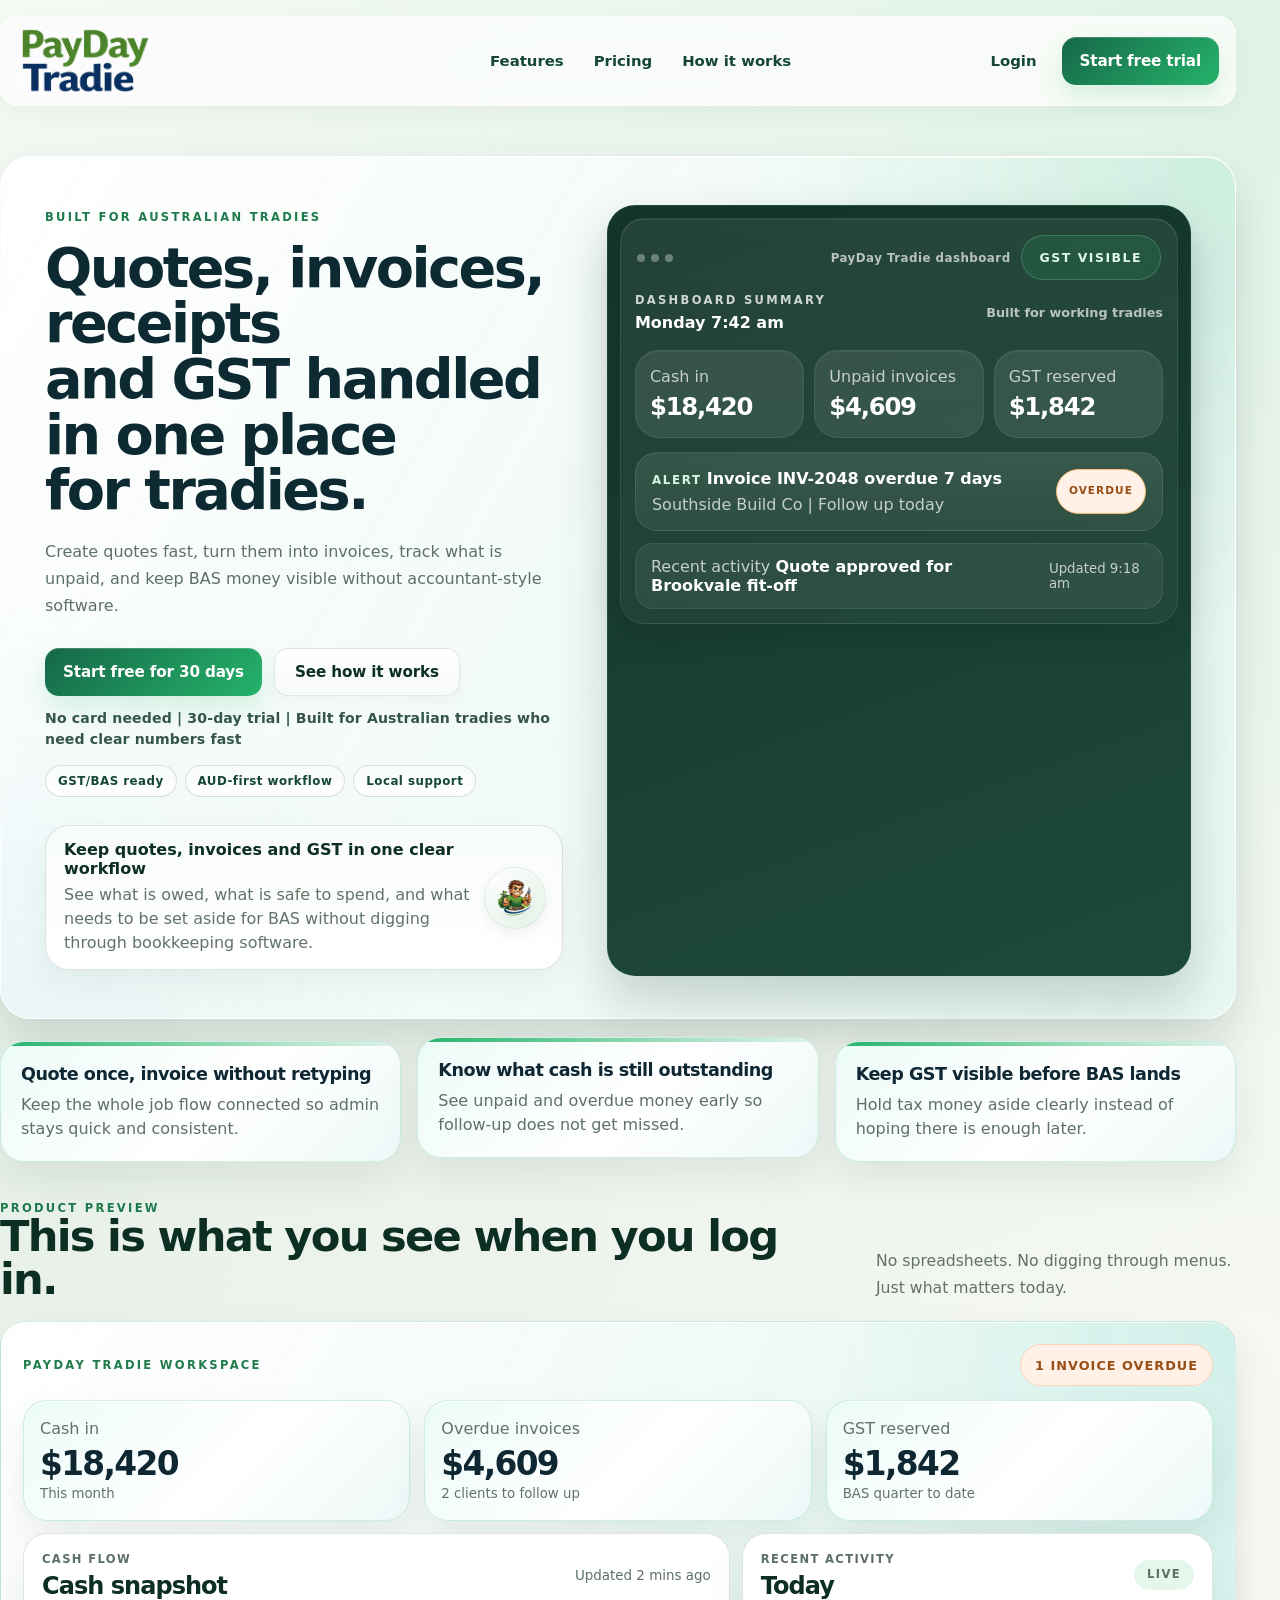
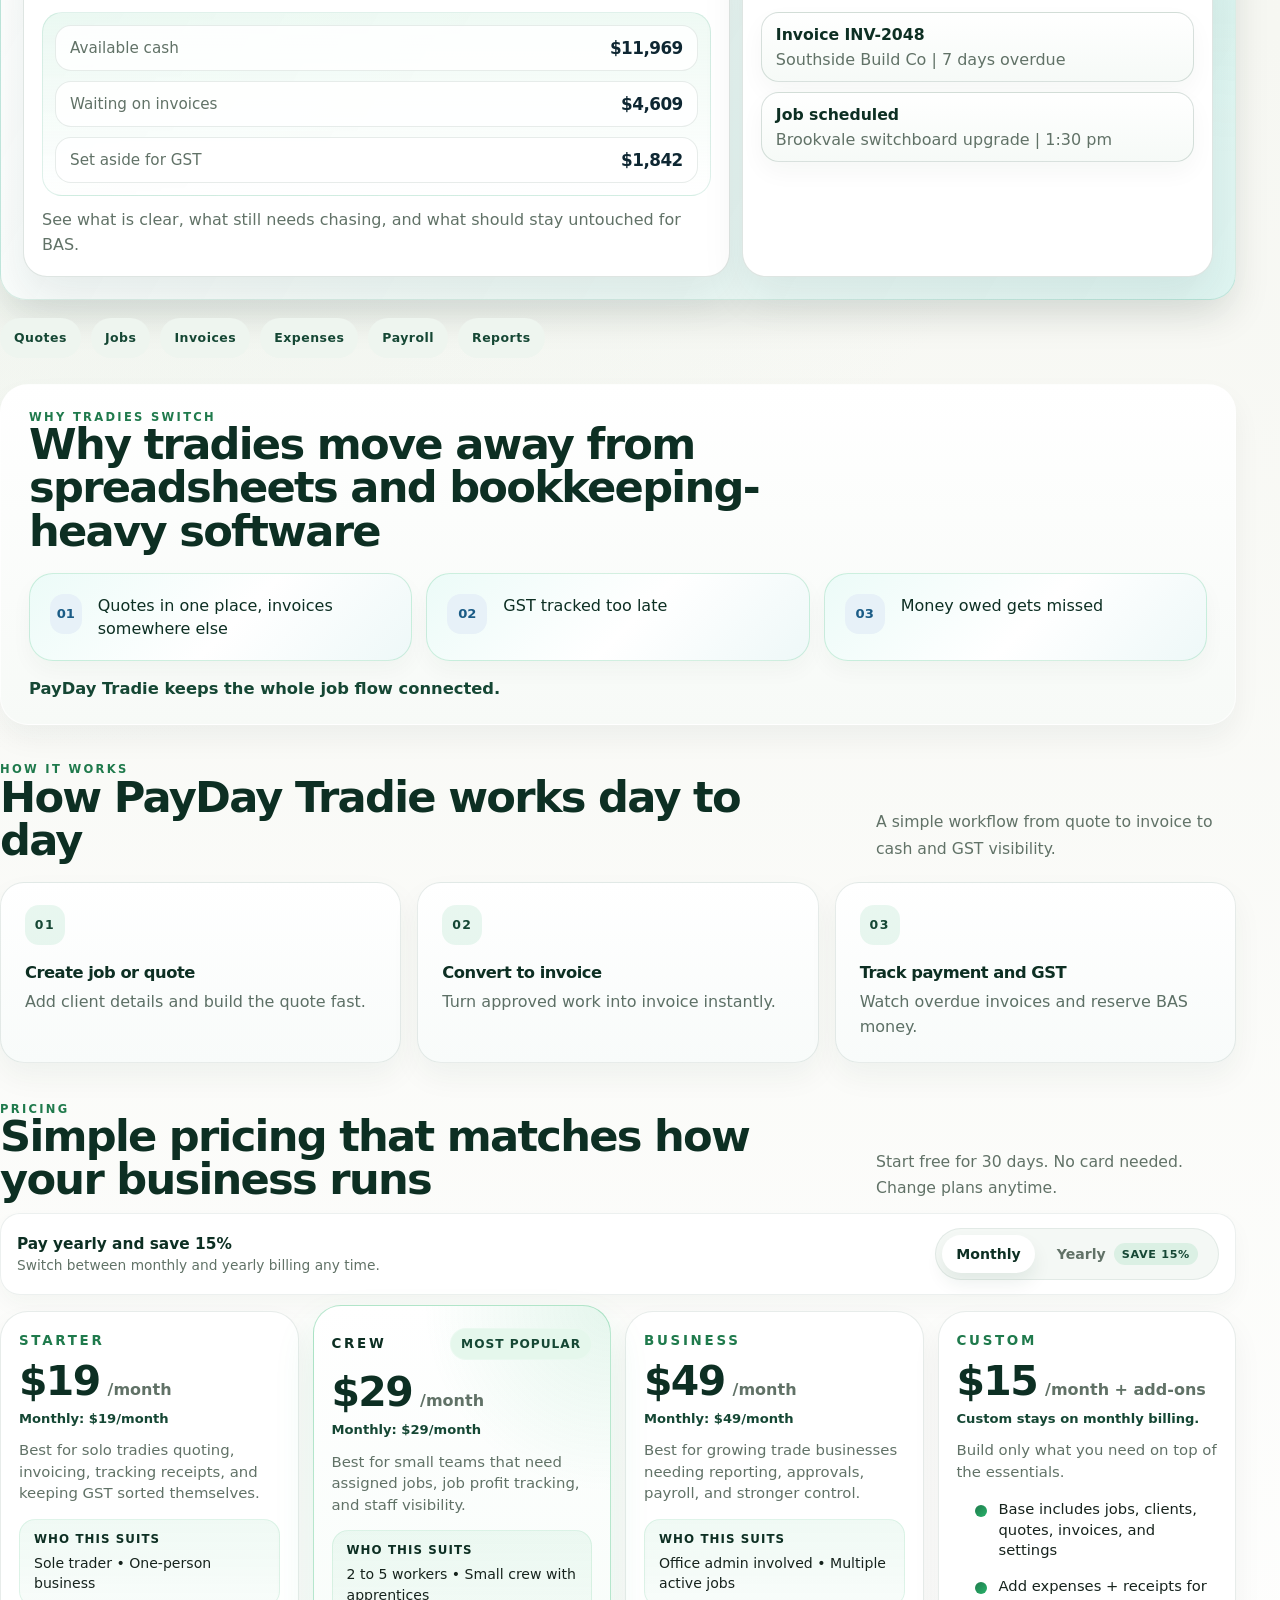
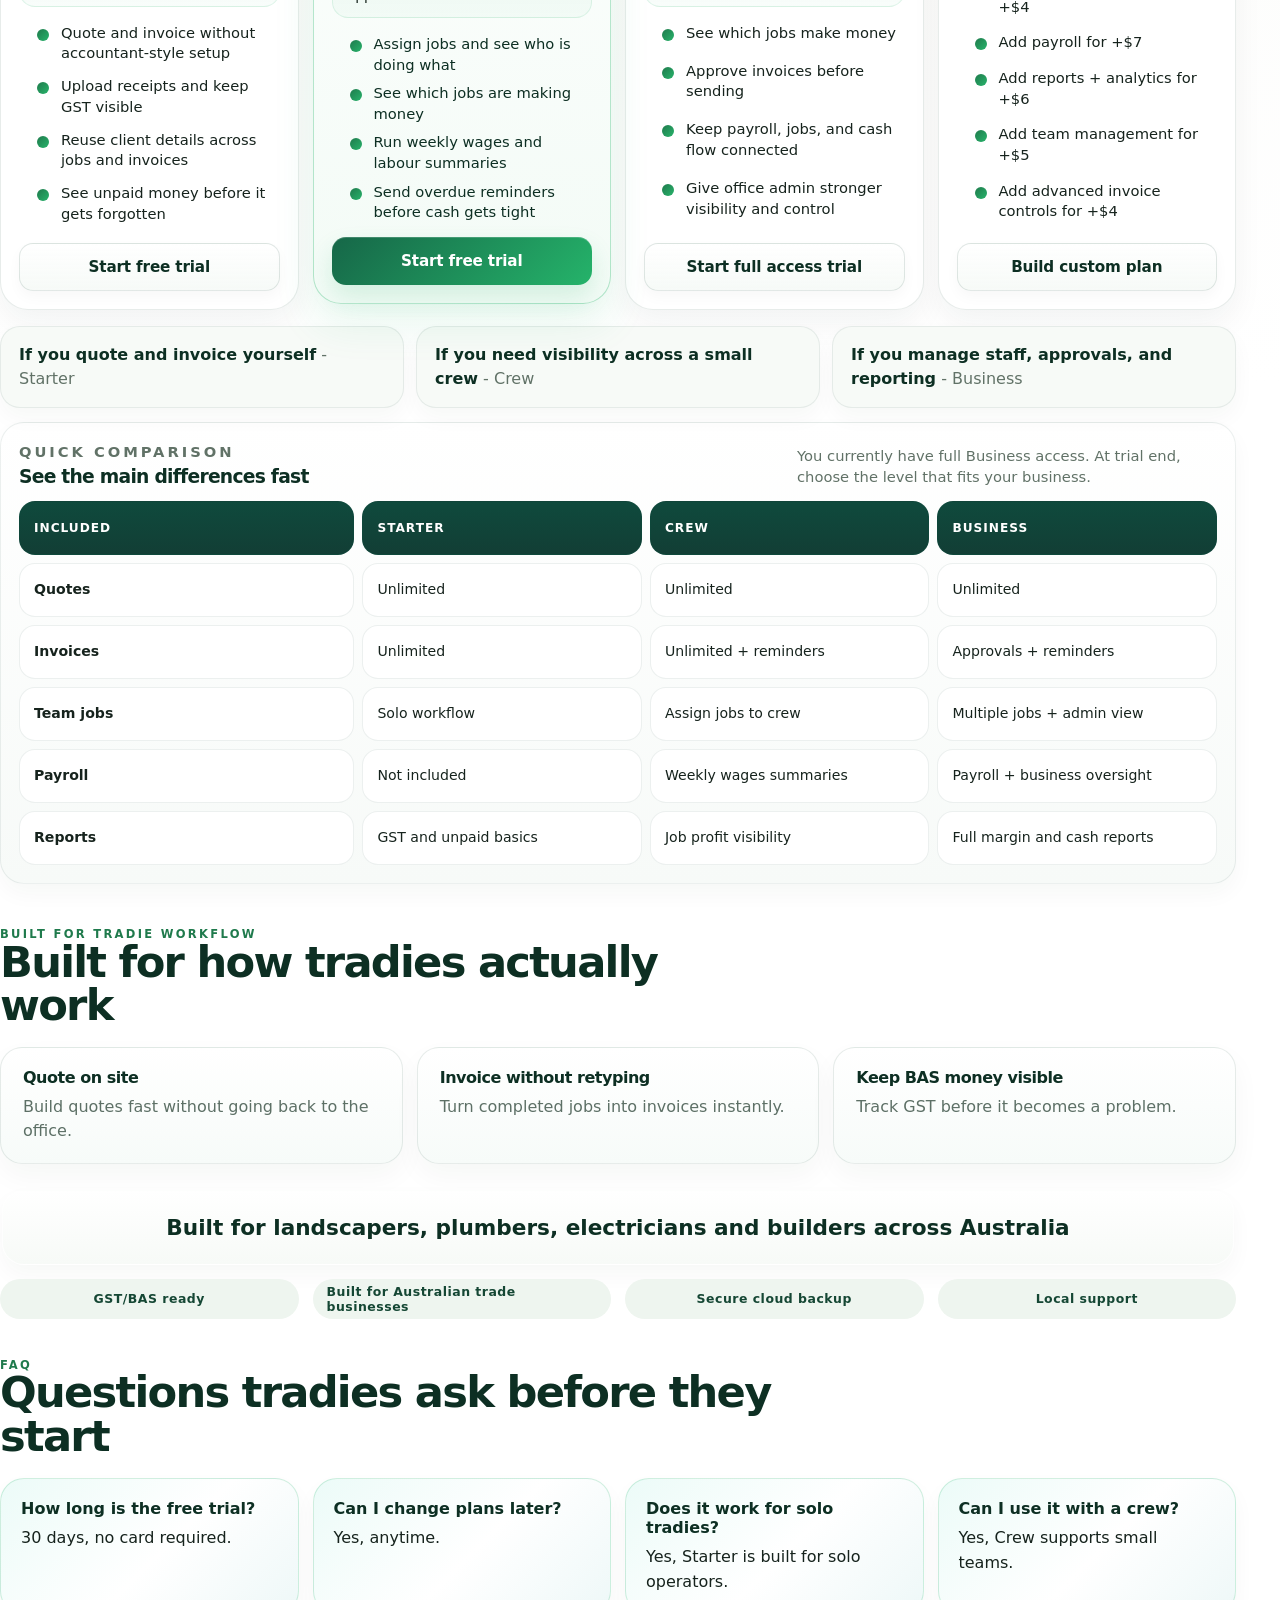
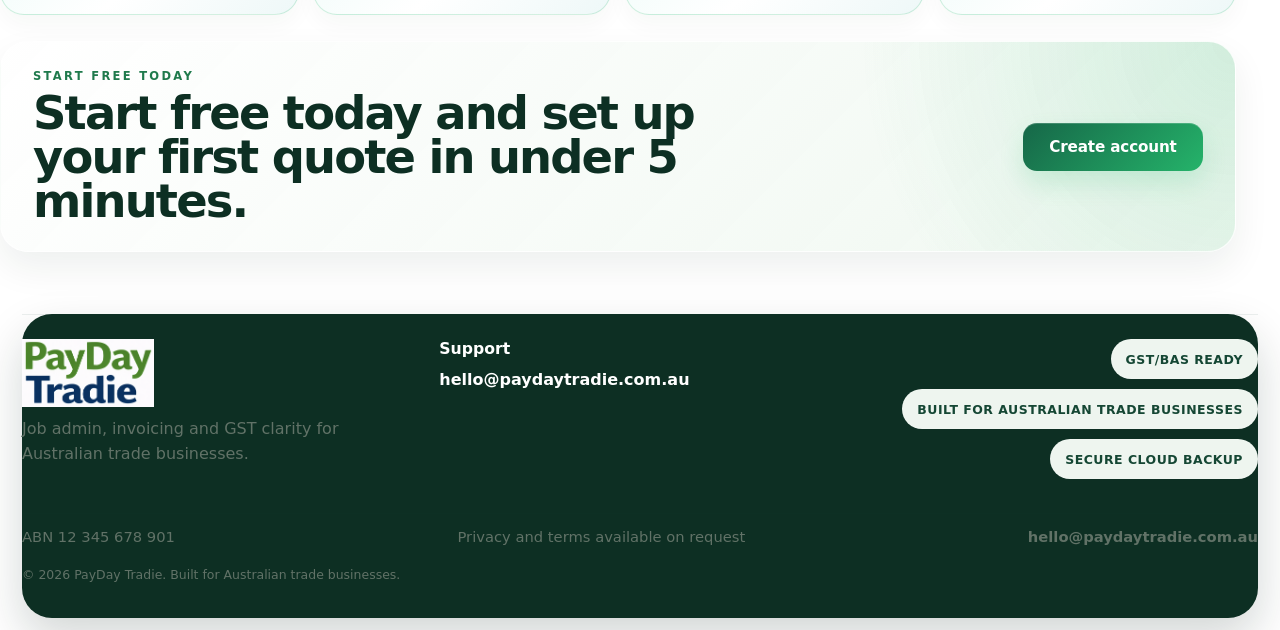
==== commit 7a203b0f: "Clean up UI and simplify workspace flows" ====
--- a/index.html
+++ b/index.html
@@ -515,16 +515,16 @@
       </a>
 
       <nav class="workspace-nav" aria-label="Workspace sections">
-        <a href="#workspace-dashboard" class="active" data-workspace-link><span class="nav-icon">DB</span><span>Dashboard</span></a>
-        <a href="#workspace-jobs" data-workspace-link><span class="nav-icon">JB</span><span>Jobs</span></a>
-        <a href="#workspace-clients" data-workspace-link><span class="nav-icon">CL</span><span>Clients</span></a>
-        <a href="#workspace-quotes" data-workspace-link><span class="nav-icon">QT</span><span>Quotes</span></a>
-        <a href="#workspace-invoices" data-workspace-link><span class="nav-icon">IN</span><span>Invoices</span></a>
-        <a href="#workspace-expenses" data-workspace-link><span class="nav-icon">EX</span><span>Expenses</span></a>
-        <a href="#workspace-payroll" data-workspace-link><span class="nav-icon">PY</span><span>Payroll</span></a>
-        <a href="#workspace-reports" data-workspace-link><span class="nav-icon">RP</span><span>Reports</span></a>
-        <a href="#workspace-billing" data-workspace-link><span class="nav-icon">BL</span><span>Billing</span></a>
-        <a href="#workspace-settings" data-workspace-link><span class="nav-icon">ST</span><span>Settings</span></a>
+        <a href="#workspace-dashboard" class="active" data-workspace-link><span>Dashboard</span></a>
+        <a href="#workspace-jobs" data-workspace-link><span>Jobs</span></a>
+        <a href="#workspace-clients" data-workspace-link><span>Clients</span></a>
+        <a href="#workspace-quotes" data-workspace-link><span>Quotes</span></a>
+        <a href="#workspace-invoices" data-workspace-link><span>Invoices</span></a>
+        <a href="#workspace-expenses" data-workspace-link><span>Expenses</span></a>
+        <a href="#workspace-payroll" data-workspace-link><span>Payroll</span></a>
+        <a href="#workspace-reports" data-workspace-link><span>Reports</span></a>
+        <a href="#workspace-billing" data-workspace-link><span>Billing</span></a>
+        <a href="#workspace-settings" data-workspace-link><span>Settings</span></a>
       </nav>
 
       <button class="sidebar-signout" type="button" id="signOutButton">Sign out</button>
@@ -1543,32 +1543,33 @@
         </div>
 
         <form class="workspace-form payroll-form-grid" id="payrollEmployeeForm" data-plan-lock-surface>
-          <div class="quick-start-strip compact-start-strip" aria-label="Payroll quick options">
-            <button class="quick-start-option active" type="button" id="payrollCopyLastWeekButton">Copy last week</button>
-            <button class="quick-start-option" type="button" id="payrollAddOvertimeButton">Add overtime</button>
-            <button class="quick-start-option" type="button" id="payrollAddAllowanceButton">Add allowance</button>
-          </div>
           <details class="form-collapse-card" open>
-            <summary><span>Staff profile</span><small>Name, role, contact, and employment type</small></summary>
+            <summary><span>Employee</span><small>Name and pay setup</small></summary>
             <div class="form-collapse-body">
               <div class="field-row">
-                <label>Name<input type="text" name="name" placeholder="Jake Thompson" required></label>
-                <label>Role<input type="text" name="role" placeholder="Carpenter / 2nd year apprentice" required></label>
+                <label>Name<input type="text" name="name" placeholder="Employee name"></label>
+                <label>Role<input type="text" name="role" placeholder="Role or trade"></label>
               </div>
               <div class="field-row">
-                <label>Mobile<input type="tel" name="mobile" placeholder="0400 222 333" required></label>
-                <label>Email<input type="email" name="email" placeholder="jake@crew.com.au" required></label>
+                <label>Mobile<input type="tel" name="mobile" placeholder="Mobile number"></label>
+                <label>Email<input type="email" name="email" placeholder="Email"></label>
               </div>
               <div class="field-row">
+                <label>Pay type
+                  <select name="payType" id="payrollPayTypeSelect">
+                    <option value="Hourly">Hourly</option>
+                    <option value="Salary">Salary</option>
+                  </select>
+                </label>
                 <label>Employment type
-                  <select name="employmentType" required>
+                  <select name="employmentType">
                     <option value="Employee">Employee</option>
                     <option value="Apprentice">Apprentice</option>
                     <option value="Contractor">Contractor</option>
                   </select>
                 </label>
                 <label>Current status
-                  <select name="status" required>
+                  <select name="status">
                     <option value="Active">Active</option>
                     <option value="Inactive">Inactive</option>
                   </select>
@@ -1578,7 +1579,7 @@
           </details>
 
           <details class="form-collapse-card">
-            <summary><span>Pay setup</span><small>Rate, hours, super, tax, and bank details</small></summary>
+            <summary><span>Pay cycle</span><small>Standard hours, overtime, and current run totals</small></summary>
             <div class="form-collapse-body">
               <div class="payroll-quick-grid">
                 <div><span>Worker</span><strong id="payrollQuickWorker">-</strong></div>
@@ -1587,35 +1588,23 @@
                 <div><span>Total</span><strong id="payrollQuickTotal">$0</strong></div>
               </div>
               <div class="field-row">
-                <label>Pay type
-                  <select name="payType" id="payrollPayTypeSelect" required>
-                    <option value="Hourly">Hourly</option>
-                    <option value="Salary">Salary</option>
-                  </select>
-                </label>
-                <label>Hourly rate or salary<input type="number" name="payRate" min="0" step="0.01" value="48" required></label>
+                <label>Hourly rate or salary<input type="number" name="payRate" min="0" step="0.01"></label>
+                <label>Standard hours this cycle<input type="number" name="cycleHours" min="0" step="0.1"></label>
               </div>
               <div class="field-row">
-                <label>Hours this cycle<input type="number" name="cycleHours" min="0" step="0.1" value="38" required></label>
-                <label>Last pay date<input type="date" name="lastPayDate" id="payrollLastPayInput" required></label>
+                <label>Overtime hours<input type="number" name="overtimeHours" min="0" step="0.1"></label>
+                <label>Overtime multiplier<input type="number" name="overtimeMultiplier" min="1" step="0.1" value="1.5"></label>
               </div>
               <div class="field-row">
-                <label>Super details<input type="text" name="superDetails" placeholder="Hostplus / 11.5% super"></label>
-                <label>Tax file details<input type="text" name="taxFile" placeholder="TFN on file / contractor ABN pending"></label>
-              </div>
-              <label>Bank details<input type="text" name="bankDetails" placeholder="BSB + account ending 4421"></label>
+                <label>Last pay date<input type="date" name="lastPayDate" id="payrollLastPayInput"></label>
+                <label>Notes<input type="text" name="notes" placeholder="Anything to remember for this worker"></label>
+              </div>
             </div>
           </details>
 
-          <details class="form-collapse-card">
-            <summary><span>Notes and pay history filter</span><small>Optional notes plus payroll history date range</small></summary>
-            <div class="form-collapse-body">
-              <label>Payroll history from<input type="date" id="payrollHistoryDateFilter"></label>
-              <label>Notes<textarea name="notes" rows="3" placeholder="Apprentice TAFE day Wednesdays, check overtime before next pay run."></textarea></label>
-            </div>
-          </details>
+          <label>Payroll history from<input type="date" id="payrollHistoryDateFilter"></label>
           <div class="invoice-gst-note" id="settingsMemoryNote">Save team, rates, and defaults once, then reuse them across payroll runs and the rest of the app.</div>
-          <button class="button button-primary" type="submit">Save staff member</button>
+          <button class="button button-primary" type="submit">Save employee</button>
         </form>
 
         <div class="client-summary-grid" id="payrollList" data-plan-lock-surface></div>
@@ -1705,6 +1694,9 @@
                   <option value="General building">General building</option>
                   <option value="Other">Other</option>
                 </select>
+              </label>
+              <label class="hidden" id="settingsCustomTradeWrap">Custom trade
+                <input type="text" name="customTradeType" id="settingsCustomTradeInput" placeholder="Enter your trade">
               </label>
               <label>Brand accent
                 <select name="brandTone" id="settingsBrandToneSelect">
@@ -1866,16 +1858,6 @@
     </section>
   </main>
 
-  <div class="workspace-quick-create" id="quickCreateWrap" aria-label="Quick create">
-    <div class="workspace-quick-create-menu hidden" id="quickCreateMenu">
-      <button class="mini-action" type="button" id="quickCreateQuote">New quote</button>
-      <button class="mini-action" type="button" id="quickCreateInvoice">New invoice</button>
-      <button class="mini-action" type="button" id="quickCreateJob">New job</button>
-      <button class="mini-action" type="button" id="quickCreateExpense">Add expense</button>
-    </div>
-    <button class="workspace-quick-create-toggle" type="button" id="quickCreateToggle" aria-expanded="false" aria-controls="quickCreateMenu">+</button>
-  </div>
-
   <div class="auth-overlay hidden" id="authOverlay" role="dialog" aria-modal="true" aria-labelledby="authTitle">
     <div class="auth-card">
       <button class="auth-close" type="button" id="closeAuthButton" aria-label="Close sign in dialog">×</button>
@@ -1938,6 +1920,10 @@
           <button class="onboarding-choice" type="button" data-onboarding-choice="tradeType" data-value="Tiling">Tiling</button>
           <button class="onboarding-choice" type="button" data-onboarding-choice="tradeType" data-value="Other">Other</button>
         </div>
+        <label class="onboarding-input hidden" id="onboardingCustomTradeWrap">
+          <span>Your trade</span>
+          <input type="text" id="onboardingCustomTradeInput" data-onboarding-input="customTradeType" placeholder="Enter your trade">
+        </label>
       </section>
 
       <section class="onboarding-step hidden" data-onboarding-step="teamSize">
--- a/landing.css
+++ b/landing.css
@@ -60,13 +60,13 @@
   align-items: center;
   justify-content: space-between;
   gap: 20px;
-  margin: 12px;
-  padding: 11px 16px;
-  border: 1px solid var(--line);
-  border-radius: 28px;
+  width: 100%;
+  margin: 0;
+  padding: 14px 28px;
+  border-bottom: 1px solid var(--line);
   background: rgba(255, 255, 255, 0.92);
   backdrop-filter: blur(14px);
-  box-shadow: 0 18px 40px rgba(16, 61, 38, 0.08);
+  box-shadow: 0 10px 24px rgba(16, 61, 38, 0.06);
 }
 
 .brand img,
@@ -180,7 +180,7 @@
 .pricing-section,
 .final-cta-section,
 .site-footer {
-  width: min(1940px, calc(100vw - 24px));
+  width: min(1940px, calc(100vw - 48px));
   margin: 0 auto;
 }
 
@@ -499,9 +499,9 @@
 }
 
 .status-chip {
-  background: rgba(255, 255, 255, 0.1);
+  background: rgba(255, 255, 255, 0.08);
   color: var(--white);
-  border-color: rgba(255, 255, 255, 0.12);
+  border-color: rgba(255, 255, 255, 0.08);
 }
 
 .progress-stack {
@@ -1374,10 +1374,7 @@
   display: flex;
   align-items: center;
   gap: 12px;
-  padding: 8px;
-  border-radius: 20px;
-  background: rgba(255, 255, 255, 0.06);
-  box-shadow: inset 0 0 0 1px rgba(255, 255, 255, 0.06);
+  padding: 4px 0 10px;
 }
 
 .workspace-logo img {
@@ -1385,6 +1382,7 @@
   height: 52px;
   border-radius: 16px;
   object-fit: contain;
+  object-position: center;
   background: rgba(255, 255, 255, 0.96);
   flex: 0 0 52px;
   display: block;
@@ -1393,6 +1391,7 @@
 
 .workspace-logo img.has-business-logo {
   object-fit: cover;
+  object-position: center;
 }
 
 .workspace-logo strong,
@@ -1432,12 +1431,12 @@
 .sidebar-signout {
   position: relative;
   min-height: 40px;
-  padding: 9px 12px;
-  border-radius: 14px;
+  padding: 10px 12px;
+  border-radius: 10px;
   border: 1px solid transparent;
-  font-size: 0.88rem;
+  font-size: 0.9rem;
   font-weight: 800;
-  background: rgba(255, 255, 255, 0.07);
+  background: transparent;
   box-shadow: none;
   transition: transform 180ms ease, background 180ms ease, border-color 180ms ease, box-shadow 180ms ease;
   margin: 0;
@@ -1450,7 +1449,7 @@
 .workspace-nav a {
   display: flex;
   align-items: center;
-  gap: 12px;
+  gap: 0;
 }
 
 .workspace-nav-divider {
@@ -1458,24 +1457,13 @@
 }
 
 .nav-icon {
-  display: inline-flex;
-  align-items: center;
-  justify-content: center;
-  width: 30px;
-  height: 30px;
-  border-radius: 10px;
-  background: rgba(255, 255, 255, 0.08);
-  color: rgba(255, 255, 255, 0.8);
-  font-size: 0.68rem;
-  font-weight: 900;
-  letter-spacing: 0.08em;
-  flex-shrink: 0;
+  display: none;
 }
 
 .workspace-nav a:hover,
 .workspace-nav a.active,
 .sidebar-signout:hover {
-  background: rgba(26, 133, 105, 0.28);
+  background: rgba(26, 133, 105, 0.18);
 }
 
 .workspace-nav a[data-locked="true"]::after {
@@ -1495,10 +1483,8 @@
 
 .workspace-nav a.active {
   border-color: rgba(40, 179, 107, 0.45);
-  background: rgba(26, 133, 105, 0.34);
-  box-shadow:
-    0 8px 18px rgba(0, 0, 0, 0.14),
-    inset 0 0 0 1px rgba(201, 247, 216, 0.08);
+  background: rgba(26, 133, 105, 0.24);
+  box-shadow: inset 0 0 0 1px rgba(201, 247, 216, 0.08);
 }
 
 .workspace-nav a.active::before {
@@ -1513,9 +1499,7 @@
 }
 
 .workspace-nav a.active .nav-icon {
-  background: rgba(40, 179, 107, 0.3);
-  color: #effdf4;
-  box-shadow: inset 0 0 0 1px rgba(201, 247, 216, 0.18);
+  display: none;
 }
 
 .sidebar-signout {
@@ -2314,23 +2298,23 @@
 
 .filter-chip {
   border: 1px solid var(--line);
-  border-radius: 999px;
-  padding: 10px 14px;
-  background: var(--soft-surface);
+  border-radius: 10px;
+  padding: 9px 12px;
+  background: #fff;
   color: var(--green-800);
   font: inherit;
   font-size: 0.82rem;
-  font-weight: 800;
+  font-weight: 700;
   cursor: pointer;
   transition: transform 180ms ease, background 180ms ease, border-color 180ms ease, box-shadow 180ms ease;
 }
 
 .filter-chip:hover,
 .filter-chip.active {
-  background: linear-gradient(180deg, #e7f7ef, #d9f4e5);
+  background: #f3fbf6;
   border-color: rgba(40, 179, 107, 0.26);
   transform: translateY(-1px);
-  box-shadow: 0 12px 24px rgba(16, 61, 38, 0.1);
+  box-shadow: none;
 }
 
 .workspace-form,
@@ -2625,21 +2609,21 @@
 }
 
 .mini-action {
-  border: 0;
-  border-radius: 12px;
-  background: var(--green-100);
+  border: 1px solid var(--line);
+  border-radius: 10px;
+  background: #fff;
   color: var(--green-800);
-  padding: 10px 14px;
+  padding: 9px 12px;
   font: inherit;
   font-size: 0.82rem;
-  font-weight: 800;
+  font-weight: 700;
   cursor: pointer;
   transition: transform 180ms ease, background 180ms ease, box-shadow 180ms ease;
 }
 
 .mini-action:hover {
-  background: #d5f3e2;
-  box-shadow: 0 8px 16px rgba(16, 61, 38, 0.06);
+  background: #f3fbf6;
+  box-shadow: none;
 }
 
 .record-row:hover {
@@ -2743,13 +2727,13 @@
 .quick-start-option {
   min-height: 42px;
   border: 1px solid var(--line);
-  border-radius: 14px;
-  background: #f7fbf8;
+  border-radius: 10px;
+  background: #fff;
   color: var(--green-900);
   padding: 10px 12px;
   font: inherit;
   font-size: 0.84rem;
-  font-weight: 800;
+  font-weight: 700;
   text-align: left;
   cursor: pointer;
   transition: border-color 180ms ease, background 180ms ease, box-shadow 180ms ease;
@@ -2758,8 +2742,8 @@
 .quick-start-option.active,
 .quick-start-option:hover {
   border-color: rgba(40, 179, 107, 0.28);
-  background: #ffffff;
-  box-shadow: 0 10px 18px rgba(16, 61, 38, 0.06);
+  background: #f3fbf6;
+  box-shadow: none;
 }
 
 .quote-start-helper {
@@ -2862,13 +2846,13 @@
 .invoice-term-pill {
   min-height: 44px;
   border: 1px solid var(--line);
-  border-radius: 14px;
-  background: #f7fbf8;
+  border-radius: 10px;
+  background: #fff;
   color: var(--green-900);
   padding: 10px 12px;
   font: inherit;
   font-size: 0.88rem;
-  font-weight: 800;
+  font-weight: 700;
   text-align: left;
   cursor: pointer;
   transition: border-color 180ms ease, background 180ms ease, box-shadow 180ms ease, transform 180ms ease;
@@ -2883,8 +2867,8 @@
 .invoice-start-option.active,
 .invoice-term-pill.active {
   border-color: rgba(40, 179, 107, 0.4);
-  background: linear-gradient(180deg, #eff9f4, #ffffff);
-  box-shadow: 0 8px 18px rgba(16, 61, 38, 0.08);
+  background: #f3fbf6;
+  box-shadow: none;
 }
 
 .invoice-source-grid {
@@ -3268,8 +3252,8 @@
   gap: 8px;
   justify-content: center;
   min-height: 30px;
-  padding: 7px 12px;
-  border-radius: 999px;
+  padding: 6px 10px;
+  border-radius: 10px;
   font-size: 0.66rem;
   font-weight: 900;
   line-height: 1.12;
@@ -3278,7 +3262,13 @@
   border: 1px solid transparent;
   white-space: normal;
   text-align: center;
-  box-shadow: 0 8px 18px rgba(16, 61, 38, 0.06);
+  box-shadow: none;
+}
+
+.workspace-quick-create,
+.workspace-quick-create-menu,
+.workspace-quick-create-toggle {
+  display: none !important;
 }
 
 .empty-state-row {
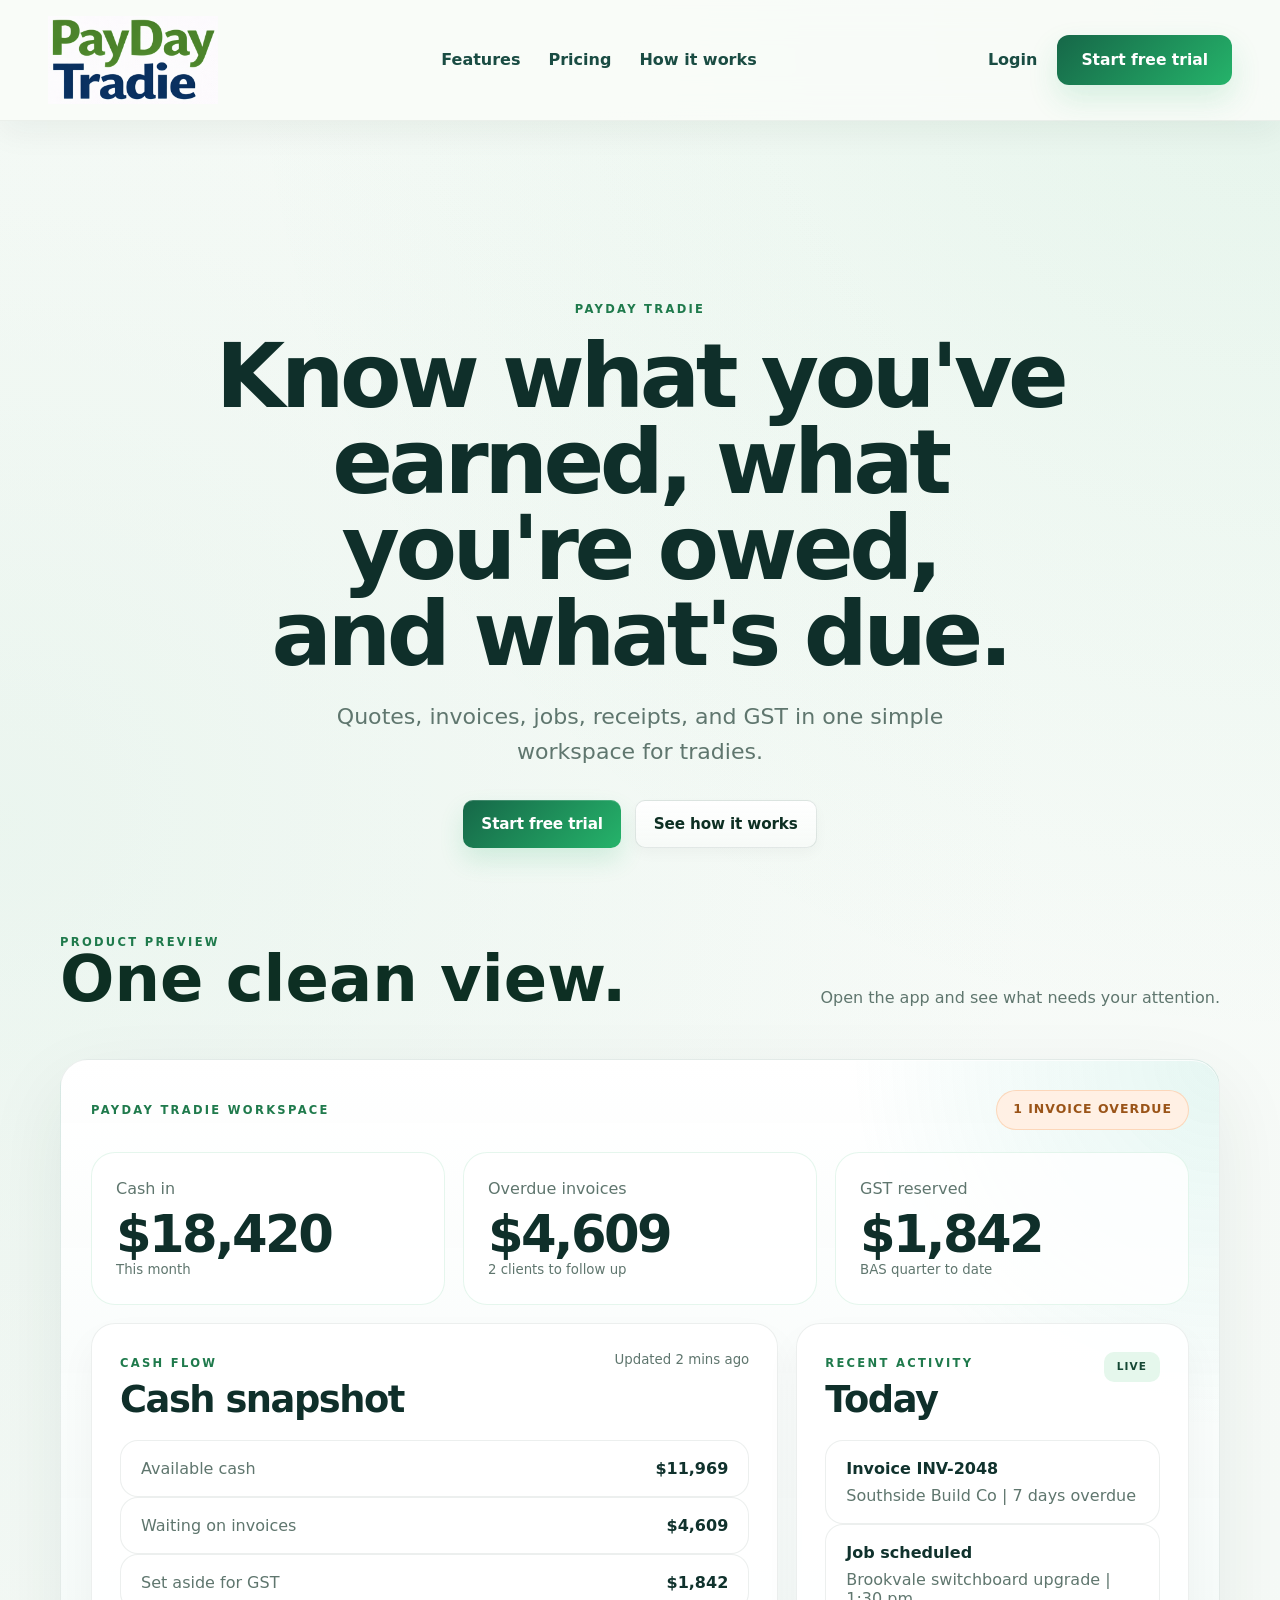
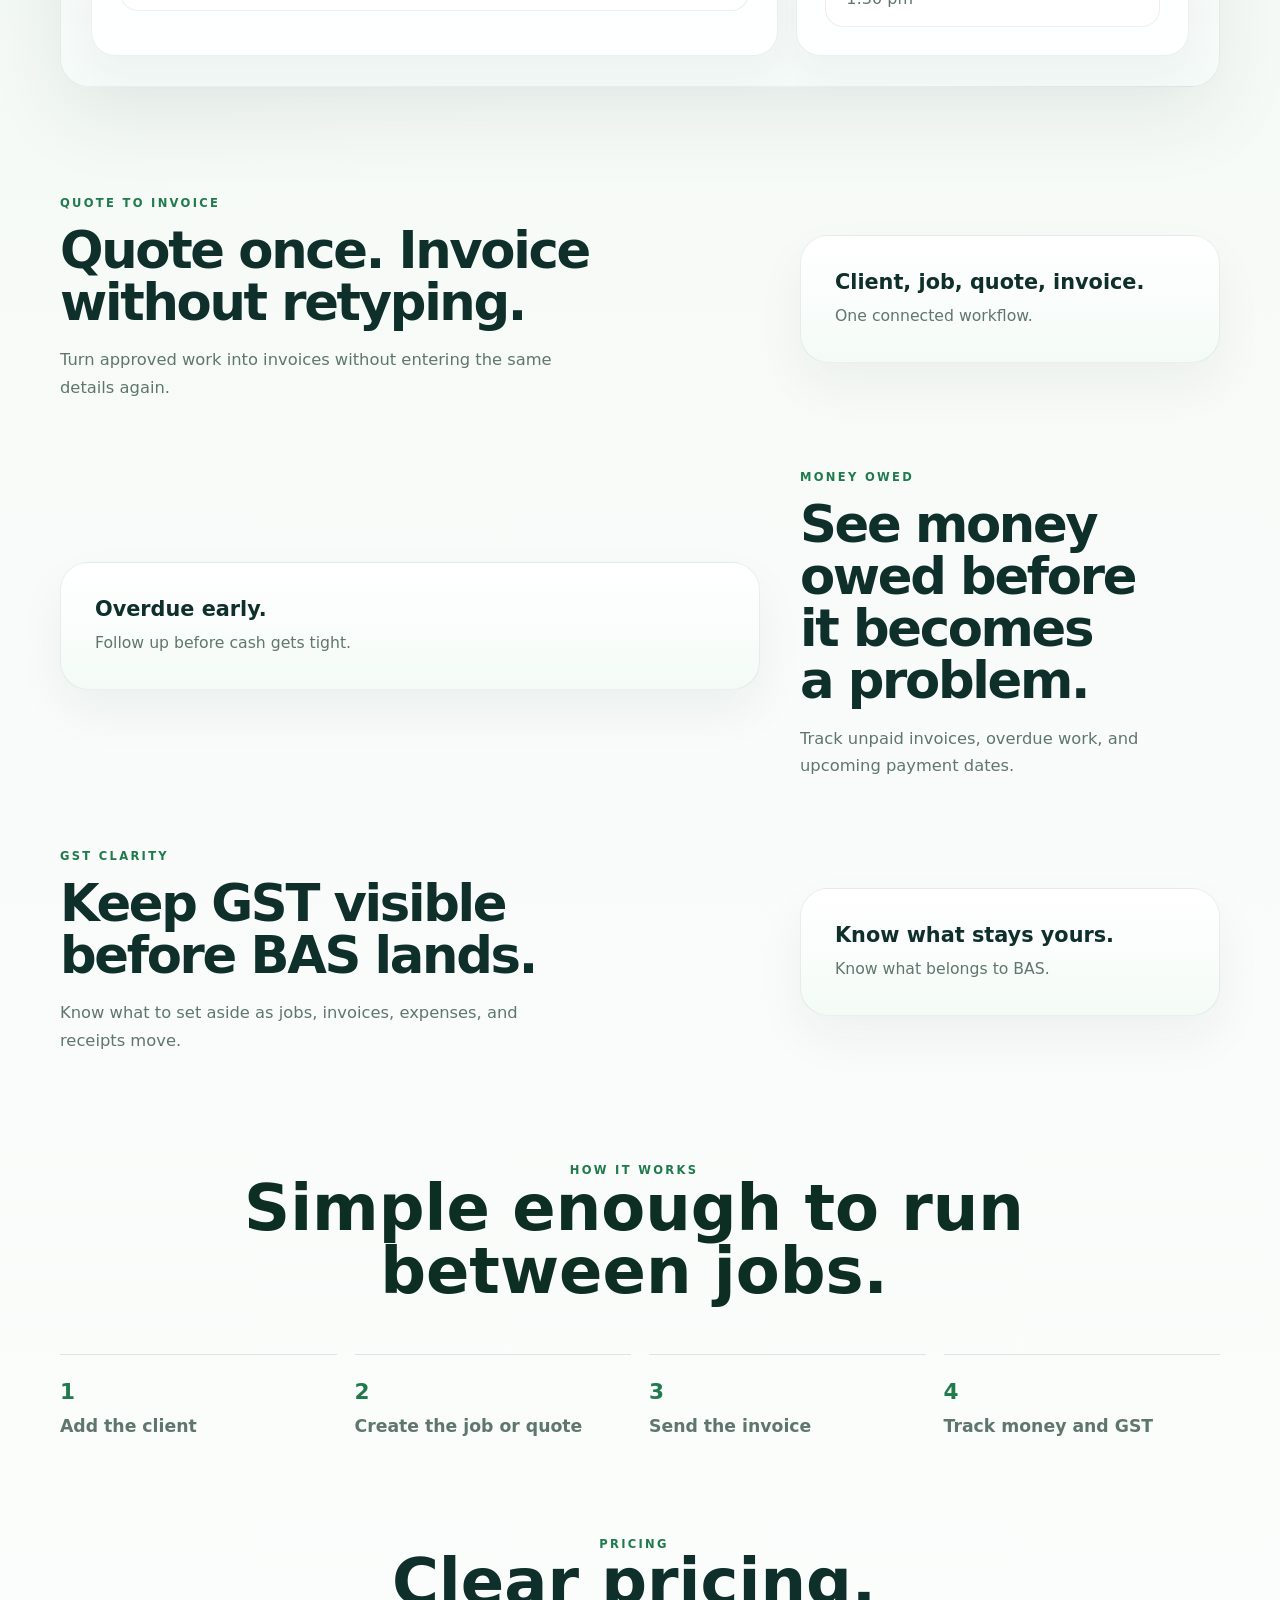
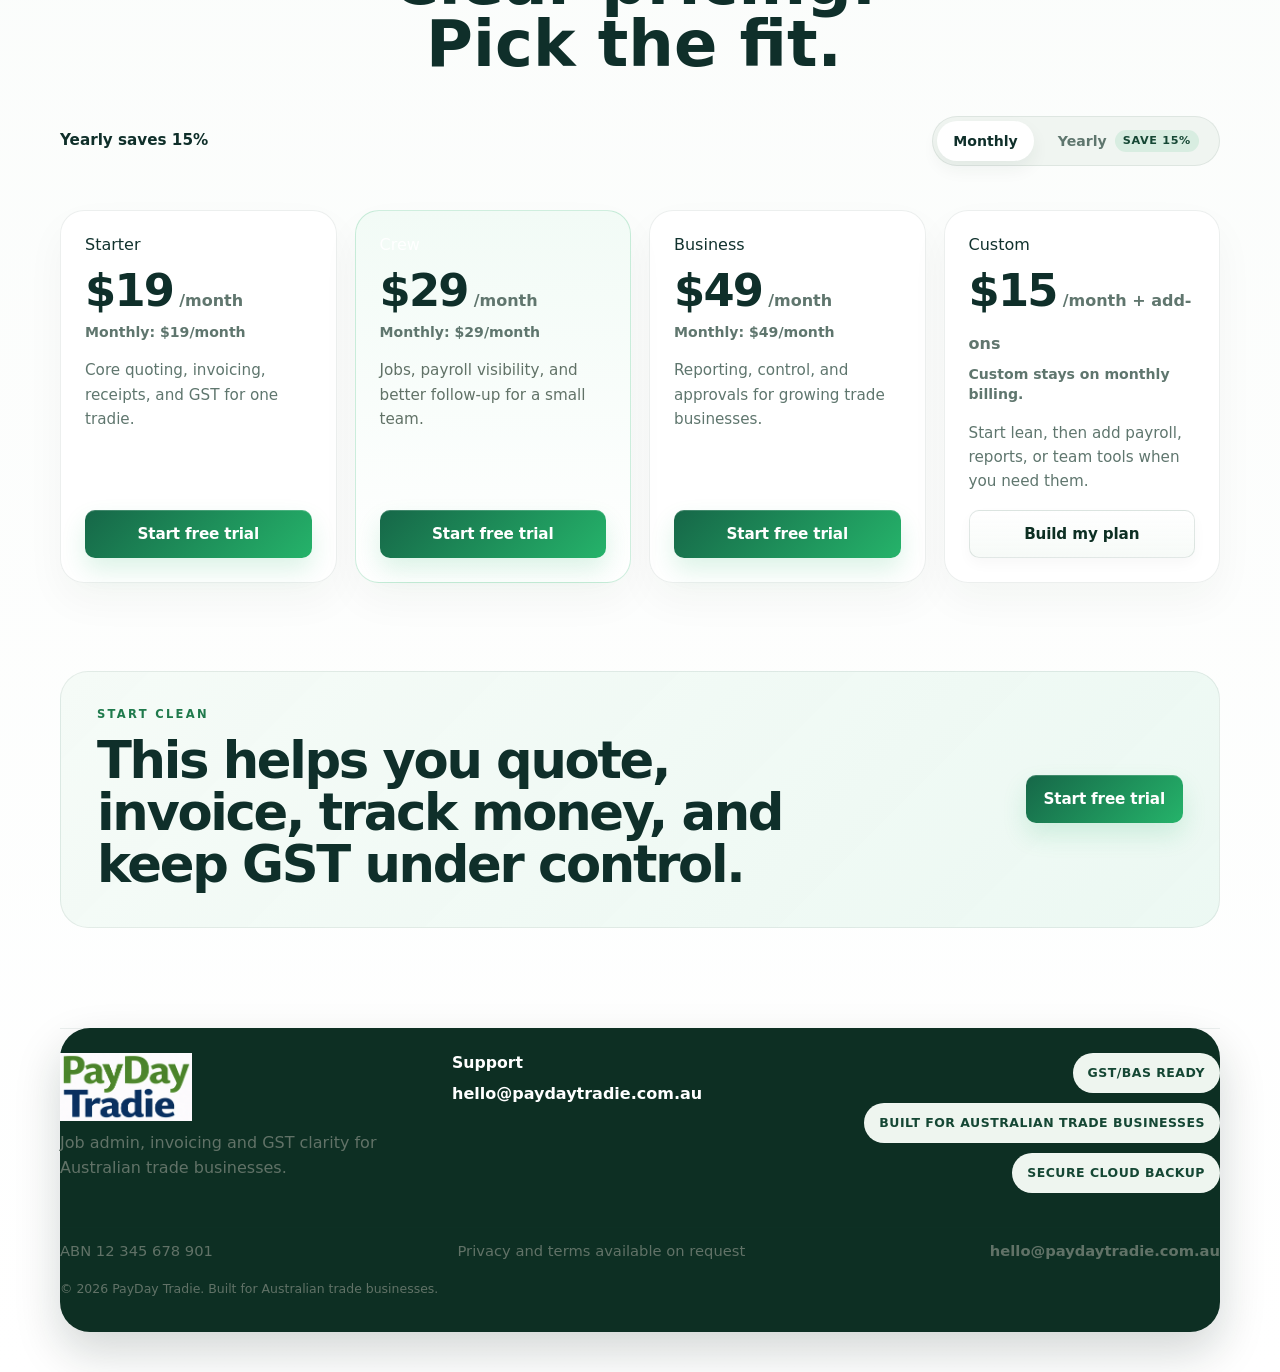
==== commit 836895c8: "Refine landing and app UI" ====
--- a/index.html
+++ b/index.html
@@ -11,7 +11,7 @@
   <link rel="icon" type="image/png" href="assets/pdt-logo.png">
   <link rel="stylesheet" href="landing.css">
 </head>
-<body>
+<body class="landing-premium">
   <header class="site-header">
     <a class="brand" href="#top" aria-label="PayDay Tradie home">
       <img src="assets/logo-wordmark.png" alt="PayDay Tradie">
@@ -37,470 +37,218 @@
     </nav>
   </header>
 
-  <main id="landingApp">
+    <main id="landingApp">
     <div id="top"></div>
-    <section class="hero-section">
-      <div class="hero-copy">
-        <p class="eyebrow">Built for Australian tradies</p>
-        <h1>
-          <span class="hero-title-line">Quotes, invoices, receipts</span>
-          <span class="hero-title-line">and GST handled in one place</span>
-          <span class="hero-title-line">for tradies.</span>
-        </h1>
-        <p class="hero-text">
-          Create quotes fast, turn them into invoices, track what is unpaid, and keep BAS money visible without accountant-style software.
-        </p>
-        <div class="hero-actions">
-          <button class="button button-primary" type="button" data-plan="Starter">Start free for 30 days</button>
-          <a class="button button-secondary" href="#how-it-works">See how it works</a>
-        </div>
-        <p class="hero-trial-line">No card needed | 30-day trial | Built for Australian tradies who need clear numbers fast</p>
-        <div class="hero-confidence-row" aria-label="Trust points">
-          <span>GST/BAS ready</span>
-          <span>AUD-first workflow</span>
-          <span>Local support</span>
-        </div>
-        <div class="hero-proof-strip">
-          <div class="hero-proof-copy">
-            <strong>Keep quotes, invoices and GST in one clear workflow</strong>
-            <p>See what is owed, what is safe to spend, and what needs to be set aside for BAS without digging through bookkeeping software.</p>
-          </div>
-          <div class="hero-proof-mascot" aria-hidden="true">
-            <img src="assets/mascot.png" alt="PayDay Tradie mascot" class="hero-mascot-badge">
-          </div>
-        </div>
-      </div>
-
-      <aside class="hero-panel hero-dashboard-panel" aria-label="PayDay Tradie dashboard preview">
-        <div class="hero-visual-window">
-          <div class="hero-visual-toolbar">
-            <div class="hero-visual-dots" aria-hidden="true">
-              <span></span>
-              <span></span>
-              <span></span>
-            </div>
-            <div class="hero-visual-meta">
-              <span class="hero-visual-label">PayDay Tradie dashboard</span>
-              <span class="live-pill">GST visible</span>
-            </div>
-          </div>
-
-          <div class="hero-panel-header">
-            <div>
-              <p class="panel-label">Dashboard summary</p>
-              <strong>Monday 7:42 am</strong>
-            </div>
-            <span class="hero-panel-caption">Built for working tradies</span>
-          </div>
-
-          <div class="hero-panel-kpis">
-            <article>
-              <span>Cash in</span>
-              <strong>$18,420</strong>
-            </article>
-            <article>
-              <span>Unpaid invoices</span>
-              <strong>$4,609</strong>
-            </article>
-            <article>
-              <span>GST reserved</span>
-              <strong>$1,842</strong>
-            </article>
-          </div>
-
-          <div class="hero-panel-alert">
-            <div>
-              <span class="alert-label">Alert</span>
-              <strong>Invoice INV-2048 overdue 7 days</strong>
-              <p>Southside Build Co | Follow up today</p>
-            </div>
-            <span class="status-badge status-overdue">Overdue</span>
-          </div>
-
-          <div class="hero-panel-activity">
-            <div>
-              <span>Recent activity</span>
-              <strong>Quote approved for Brookvale fit-off</strong>
-            </div>
-            <small>Updated 9:18 am</small>
-          </div>
-        </div>
-      </aside>
+
+    <section class="premium-hero">
+      <p class="eyebrow">PayDay Tradie</p>
+      <h1>Know what you've earned, what you're owed, and what's due.</h1>
+      <p class="premium-subhead">Quotes, invoices, jobs, receipts, and GST in one simple workspace for tradies.</p>
+      <div class="premium-hero-actions">
+        <button class="button button-primary" type="button" data-plan="Starter">Start free trial</button>
+        <a class="button button-secondary" href="#how-it-works">See how it works</a>
+      </div>
     </section>
 
-    <section class="outcomes-section" id="features" aria-label="Core outcomes">
-      <article class="outcome-card">
-        <strong>Quote once, invoice without retyping</strong>
-        <p>Keep the whole job flow connected so admin stays quick and consistent.</p>
-      </article>
-      <article class="outcome-card">
-        <strong>Know what cash is still outstanding</strong>
-        <p>See unpaid and overdue money early so follow-up does not get missed.</p>
-      </article>
-      <article class="outcome-card">
-        <strong>Keep GST visible before BAS lands</strong>
-        <p>Hold tax money aside clearly instead of hoping there is enough later.</p>
-      </article>
-    </section>
-
-    <section class="preview-section" id="preview">
-      <div class="section-heading compact-heading">
+    <section class="premium-showcase" id="features" aria-label="Product preview">
+      <div class="section-heading">
         <div>
           <p class="eyebrow">Product preview</p>
-          <h2>This is what you see when you log in.</h2>
-        </div>
-        <p class="section-lead">No spreadsheets. No digging through menus. Just what matters today.</p>
-      </div>
-
-      <div class="dashboard-preview-shell" id="preview-shell">
-        <div class="dashboard-preview-top">
-          <div>
-            <p class="eyebrow">PayDay Tradie workspace</p>
-          </div>
+          <h2>One clean view.</h2>
+        </div>
+        <p class="section-lead">Open the app and see what needs your attention.</p>
+      </div>
+
+      <div class="premium-dashboard-frame">
+        <div class="premium-dashboard-topbar">
+          <span class="trust-label">PayDay Tradie workspace</span>
           <span class="preview-alert-badge">1 invoice overdue</span>
         </div>
-        <div class="dashboard-preview-kpis">
-          <article class="dashboard-kpi">
+
+        <div class="premium-dashboard-overview">
+          <article class="premium-metric">
             <span>Cash in</span>
             <strong>$18,420</strong>
             <small>This month</small>
           </article>
-          <article class="dashboard-kpi">
+          <article class="premium-metric">
             <span>Overdue invoices</span>
             <strong>$4,609</strong>
             <small>2 clients to follow up</small>
           </article>
-          <article class="dashboard-kpi">
+          <article class="premium-metric">
             <span>GST reserved</span>
             <strong>$1,842</strong>
             <small>BAS quarter to date</small>
           </article>
         </div>
-          <div class="dashboard-preview-body">
-            <article class="dashboard-insight-card">
-              <div class="preview-card-head">
-                <div>
-                  <span class="trust-label">Cash flow</span>
-                  <h3>Cash snapshot</h3>
-                </div>
-                <small>Updated 2 mins ago</small>
-              </div>
-              <div class="preview-cash-summary" aria-label="Cash flow snapshot">
-                <div class="preview-cash-row">
-                  <span>Available cash</span>
-                  <strong>$11,969</strong>
-                </div>
-                <div class="preview-cash-row">
-                  <span>Waiting on invoices</span>
-                  <strong>$4,609</strong>
-                </div>
-                <div class="preview-cash-row">
-                  <span>Set aside for GST</span>
-                  <strong>$1,842</strong>
-                </div>
-              </div>
-              <p class="preview-copy">See what is clear, what still needs chasing, and what should stay untouched for BAS.</p>
-            </article>
-          <article class="dashboard-activity-card">
-            <div class="preview-card-head">
+
+        <div class="premium-dashboard-main">
+          <article class="premium-panel premium-panel-wide">
+            <div class="premium-panel-head">
+              <div>
+                <span class="trust-label">Cash flow</span>
+                <h3>Cash snapshot</h3>
+              </div>
+              <small>Updated 2 mins ago</small>
+            </div>
+            <div class="premium-cash-row">
+              <span>Available cash</span>
+              <strong>$11,969</strong>
+            </div>
+            <div class="premium-cash-row">
+              <span>Waiting on invoices</span>
+              <strong>$4,609</strong>
+            </div>
+            <div class="premium-cash-row">
+              <span>Set aside for GST</span>
+              <strong>$1,842</strong>
+            </div>
+          </article>
+
+          <article class="premium-panel">
+            <div class="premium-panel-head">
               <div>
                 <span class="trust-label">Recent activity</span>
                 <h3>Today</h3>
               </div>
               <span class="status-badge status-live">Live</span>
             </div>
-            <div class="preview-list">
-              <div>
-                <strong>Invoice INV-2048</strong>
-                <p>Southside Build Co | 7 days overdue</p>
-              </div>
-              <div>
-                <strong>Job scheduled</strong>
-                <p>Brookvale switchboard upgrade | 1:30 pm</p>
-              </div>
+            <div class="premium-activity-item">
+              <strong>Invoice INV-2048</strong>
+              <p>Southside Build Co | 7 days overdue</p>
+            </div>
+            <div class="premium-activity-item">
+              <strong>Job scheduled</strong>
+              <p>Brookvale switchboard upgrade | 1:30 pm</p>
             </div>
           </article>
         </div>
       </div>
-
-      <div class="feature-strip" aria-label="Feature summary">
-        <span>Quotes</span>
-        <span>Jobs</span>
-        <span>Invoices</span>
-        <span>Expenses</span>
-        <span>Payroll</span>
-        <span>Reports</span>
-      </div>
     </section>
 
-    <section class="switch-section">
-      <article class="switch-card">
-        <div class="section-heading compact-heading">
-          <div>
-            <p class="eyebrow">Why tradies switch</p>
-            <h2>Why tradies move away from spreadsheets and bookkeeping-heavy software</h2>
-          </div>
-        </div>
-        <div class="pain-grid">
-          <article class="pain-point">
-            <span class="pain-icon">01</span>
-            <p>Quotes in one place, invoices somewhere else</p>
-          </article>
-          <article class="pain-point">
-            <span class="pain-icon">02</span>
-            <p>GST tracked too late</p>
-          </article>
-          <article class="pain-point">
-            <span class="pain-icon">03</span>
-            <p>Money owed gets missed</p>
-          </article>
-        </div>
-        <p class="switch-closing-line">PayDay Tradie keeps the whole job flow connected.</p>
-      </article>
+    <section class="premium-story" aria-label="Key benefits">
+      <div class="premium-story-row">
+        <div class="premium-story-copy">
+          <p class="eyebrow">Quote to invoice</p>
+          <h2>Quote once. Invoice without retyping.</h2>
+          <p>Turn approved work into invoices without entering the same details again.</p>
+        </div>
+        <div class="premium-story-card">
+          <strong>Client, job, quote, invoice.</strong>
+          <span>One connected workflow.</span>
+        </div>
+      </div>
+
+      <div class="premium-story-row premium-story-row-reverse">
+        <div class="premium-story-copy">
+          <p class="eyebrow">Money owed</p>
+          <h2>See money owed before it becomes a problem.</h2>
+          <p>Track unpaid invoices, overdue work, and upcoming payment dates.</p>
+        </div>
+        <div class="premium-story-card">
+          <strong>Overdue early.</strong>
+          <span>Follow up before cash gets tight.</span>
+        </div>
+      </div>
+
+      <div class="premium-story-row">
+        <div class="premium-story-copy">
+          <p class="eyebrow">GST clarity</p>
+          <h2>Keep GST visible before BAS lands.</h2>
+          <p>Know what to set aside as jobs, invoices, expenses, and receipts move.</p>
+        </div>
+        <div class="premium-story-card">
+          <strong>Know what stays yours.</strong>
+          <span>Know what belongs to BAS.</span>
+        </div>
+      </div>
     </section>
 
-    <section class="how-it-works-section" id="how-it-works" aria-label="How PayDay Tradie works day to day">
-      <div class="section-heading compact-heading">
+    <section class="premium-steps" id="how-it-works">
+      <div class="section-heading section-heading-centered">
         <div>
           <p class="eyebrow">How it works</p>
-          <h2>How PayDay Tradie works day to day</h2>
-        </div>
-        <p class="section-lead">A simple workflow from quote to invoice to cash and GST visibility.</p>
-      </div>
-      <div class="how-it-works-grid">
-        <article class="how-it-works-card">
-          <span class="how-step-number">01</span>
-          <strong>Create job or quote</strong>
-          <p>Add client details and build the quote fast.</p>
-        </article>
-        <article class="how-it-works-card">
-          <span class="how-step-number">02</span>
-          <strong>Convert to invoice</strong>
-          <p>Turn approved work into invoice instantly.</p>
-        </article>
-        <article class="how-it-works-card">
-          <span class="how-step-number">03</span>
-          <strong>Track payment and GST</strong>
-          <p>Watch overdue invoices and reserve BAS money.</p>
-        </article>
-      </div>
+          <h2>Simple enough to run between jobs.</h2>
+        </div>
+      </div>
+      <ol class="premium-steps-list">
+        <li>
+          <span>1</span>
+          <strong>Add the client</strong>
+        </li>
+        <li>
+          <span>2</span>
+          <strong>Create the job or quote</strong>
+        </li>
+        <li>
+          <span>3</span>
+          <strong>Send the invoice</strong>
+        </li>
+        <li>
+          <span>4</span>
+          <strong>Track money and GST</strong>
+        </li>
+      </ol>
     </section>
 
-    <section class="pricing-section" id="pricing">
-      <div class="section-heading compact-heading pricing-heading">
+    <section class="pricing-section premium-pricing" id="pricing">
+      <div class="section-heading section-heading-centered">
         <div>
           <p class="eyebrow">Pricing</p>
-          <h2>Simple pricing that matches how your business runs</h2>
-        </div>
-        <p class="section-lead">Start free for 30 days. No card needed. Change plans anytime.</p>
-      </div>
-      <div class="pricing-billing-bar" aria-label="Billing options">
-        <div>
-          <p class="pricing-billing-copy" id="pricingBillingCopy">Pay yearly and save 15%</p>
-          <p class="pricing-billing-subcopy">Switch between monthly and yearly billing any time.</p>
-        </div>
-        <div class="pricing-billing-toggle" role="tablist" aria-label="Billing frequency">
+          <h2>Clear pricing. Pick the fit.</h2>
+        </div>
+      </div>
+
+      <div class="pricing-billing-bar" aria-label="Billing toggle">
+        <p class="pricing-billing-copy" id="pricingBillingCopy">Yearly saves 15%</p>
+        <div class="pricing-billing-toggle" role="group" aria-label="Billing period">
           <button class="pricing-billing-option is-active" type="button" id="pricingMonthlyButton" data-pricing-billing="monthly" aria-pressed="true">Monthly</button>
           <button class="pricing-billing-option" type="button" id="pricingYearlyButton" data-pricing-billing="yearly" aria-pressed="false">Yearly <span class="pricing-billing-badge">Save 15%</span></button>
         </div>
       </div>
-        <div class="pricing-grid">
-          <article class="price-card" data-plan-card="Starter">
-            <p class="plan-name">Starter</p>
-            <h3 data-plan-price="Starter">$19<span>/month</span></h3>
-            <p class="price-billing-note" data-plan-billing-note="Starter">Monthly: $19/month</p>
-            <p class="plan-copy">Best for solo tradies quoting, invoicing, tracking receipts, and keeping GST sorted themselves.</p>
-            <div class="plan-suits">
-              <strong>Who this suits</strong>
-              <p>Sole trader • One-person business</p>
-            </div>
-            <ul>
-              <li>Quote and invoice without accountant-style setup</li>
-              <li>Upload receipts and keep GST visible</li>
-              <li>Reuse client details across jobs and invoices</li>
-              <li>See unpaid money before it gets forgotten</li>
-            </ul>
-            <button class="button button-secondary" type="button" data-plan="Starter">Start free trial</button>
-          </article>
-          <article class="price-card featured" data-plan-card="Crew">
-            <div class="price-card-topline">
-              <p class="plan-name">Crew</p>
-              <span class="pricing-popular-badge">Most popular</span>
-            </div>
-            <h3 data-plan-price="Crew">$29<span>/month</span></h3>
-            <p class="price-billing-note" data-plan-billing-note="Crew">Monthly: $29/month</p>
-            <p class="plan-copy">Best for small teams that need assigned jobs, job profit tracking, and staff visibility.</p>
-            <div class="plan-suits">
-              <strong>Who this suits</strong>
-              <p>2 to 5 workers • Small crew with apprentices</p>
-            </div>
-            <ul>
-              <li>Assign jobs and see who is doing what</li>
-              <li>See which jobs are making money</li>
-              <li>Run weekly wages and labour summaries</li>
-              <li>Send overdue reminders before cash gets tight</li>
-            </ul>
-            <button class="button button-primary" type="button" data-plan="Crew">Start free trial</button>
-          </article>
-          <article class="price-card" data-plan-card="Business">
-            <p class="plan-name">Business</p>
-            <h3 data-plan-price="Business">$49<span>/month</span></h3>
-            <p class="price-billing-note" data-plan-billing-note="Business">Monthly: $49/month</p>
-            <p class="plan-copy">Best for growing trade businesses needing reporting, approvals, payroll, and stronger control.</p>
-            <div class="plan-suits">
-              <strong>Who this suits</strong>
-              <p>Office admin involved • Multiple active jobs</p>
-            </div>
-            <ul>
-              <li>See which jobs make money</li>
-              <li>Approve invoices before sending</li>
-              <li>Keep payroll, jobs, and cash flow connected</li>
-              <li>Give office admin stronger visibility and control</li>
-            </ul>
-            <button class="button button-secondary" type="button" data-plan="Business">Start full access trial</button>
-          </article>
-          <article class="price-card" data-plan-card="Custom">
-            <p class="plan-name">Custom</p>
-            <h3 data-plan-price="Custom">$15<span>/month + add-ons</span></h3>
-            <p class="price-billing-note" data-plan-billing-note="Custom">Custom stays on monthly billing.</p>
-            <p class="plan-copy">Build only what you need on top of the essentials.</p>
-            <ul>
-              <li>Base includes jobs, clients, quotes, invoices, and settings</li>
-              <li>Add expenses + receipts for +$4</li>
-              <li>Add payroll for +$7</li>
-              <li>Add reports + analytics for +$6</li>
-              <li>Add team management for +$5</li>
-              <li>Add advanced invoice controls for +$4</li>
-            </ul>
-            <button class="button button-secondary" type="button" data-plan="Custom">Build custom plan</button>
-          </article>
-        </div>
-        <div class="plan-fit-strip" aria-label="Plan decision help">
-          <p><strong>If you quote and invoice yourself</strong> - Starter</p>
-          <p><strong>If you need visibility across a small crew</strong> - Crew</p>
-          <p><strong>If you manage staff, approvals, and reporting</strong> - Business</p>
-        </div>
-        <section class="plan-compare-card" aria-label="Plan comparison">
-          <div class="plan-compare-head">
-            <div>
-              <p class="plan-name">Quick comparison</p>
-              <h3>See the main differences fast</h3>
-            </div>
-            <p>You currently have full Business access. At trial end, choose the level that fits your business.</p>
-          </div>
-          <div class="plan-compare-grid">
-            <div class="plan-compare-row is-head">
-              <strong>Included</strong>
-              <strong>Starter</strong>
-              <strong>Crew</strong>
-              <strong>Business</strong>
-            </div>
-            <div class="plan-compare-row">
-              <span class="plan-compare-label">Quotes</span>
-              <span>Unlimited</span>
-              <span>Unlimited</span>
-              <span>Unlimited</span>
-            </div>
-            <div class="plan-compare-row">
-              <span class="plan-compare-label">Invoices</span>
-              <span>Unlimited</span>
-              <span>Unlimited + reminders</span>
-              <span>Approvals + reminders</span>
-            </div>
-            <div class="plan-compare-row">
-              <span class="plan-compare-label">Team jobs</span>
-              <span>Solo workflow</span>
-              <span>Assign jobs to crew</span>
-              <span>Multiple jobs + admin view</span>
-            </div>
-            <div class="plan-compare-row">
-              <span class="plan-compare-label">Payroll</span>
-              <span>Not included</span>
-              <span>Weekly wages summaries</span>
-              <span>Payroll + business oversight</span>
-            </div>
-            <div class="plan-compare-row">
-              <span class="plan-compare-label">Reports</span>
-              <span>GST and unpaid basics</span>
-              <span>Job profit visibility</span>
-              <span>Full margin and cash reports</span>
-            </div>
-          </div>
-        </section>
+
+      <div class="premium-pricing-grid">
+        <article class="price-card" data-plan-card="Starter">
+          <span class="plan-label">Starter</span>
+          <h3 data-plan-price="Starter">$19<span>/month</span></h3>
+          <p class="price-billing-note" data-plan-billing-note="Starter">Monthly: $19/month</p>
+          <p class="plan-copy">Core quoting, invoicing, receipts, and GST for one tradie.</p>
+          <button class="button button-primary" type="button" data-plan="Starter">Start free trial</button>
+        </article>
+
+        <article class="price-card featured" data-plan-card="Crew">
+          <span class="plan-label">Crew</span>
+          <h3 data-plan-price="Crew">$29<span>/month</span></h3>
+          <p class="price-billing-note" data-plan-billing-note="Crew">Monthly: $29/month</p>
+          <p class="plan-copy">Jobs, payroll visibility, and better follow-up for a small team.</p>
+          <button class="button button-primary" type="button" data-plan="Crew">Start free trial</button>
+        </article>
+
+        <article class="price-card" data-plan-card="Business">
+          <span class="plan-label">Business</span>
+          <h3 data-plan-price="Business">$49<span>/month</span></h3>
+          <p class="price-billing-note" data-plan-billing-note="Business">Monthly: $49/month</p>
+          <p class="plan-copy">Reporting, control, and approvals for growing trade businesses.</p>
+          <button class="button button-primary" type="button" data-plan="Business">Start free trial</button>
+        </article>
+
+        <article class="price-card" data-plan-card="Custom">
+          <span class="plan-label">Custom</span>
+          <h3 data-plan-price="Custom">$15<span>/month + add-ons</span></h3>
+          <p class="price-billing-note" data-plan-billing-note="Custom">Custom stays on monthly billing.</p>
+          <p class="plan-copy">Start lean, then add payroll, reports, or team tools when you need them.</p>
+          <button class="button button-secondary" type="button" data-plan="Custom">Build my plan</button>
+        </article>
+      </div>
     </section>
 
-    <section class="workflow-trust-section" aria-label="Tradie workflow trust">
-      <div class="section-heading compact-heading">
-        <div>
-          <p class="eyebrow">Built for tradie workflow</p>
-          <h2>Built for how tradies actually work</h2>
-        </div>
-      </div>
-      <div class="workflow-trust-grid">
-        <article class="workflow-trust-card">
-          <strong>Quote on site</strong>
-          <p>Build quotes fast without going back to the office.</p>
-        </article>
-        <article class="workflow-trust-card">
-          <strong>Invoice without retyping</strong>
-          <p>Turn completed jobs into invoices instantly.</p>
-        </article>
-        <article class="workflow-trust-card">
-          <strong>Keep BAS money visible</strong>
-          <p>Track GST before it becomes a problem.</p>
-        </article>
-      </div>
-    </section>
-
-    <section class="trust-section" aria-label="Trust signals">
-      <div class="trust-strip">
-        <p>Built for landscapers, plumbers, electricians and builders across Australia</p>
-      </div>
-      <div class="trust-badges-grid">
-        <span>GST/BAS ready</span>
-        <span>Built for Australian trade businesses</span>
-        <span>Secure cloud backup</span>
-        <span>Local support</span>
-      </div>
-    </section>
-
-    <section class="faq-section" aria-label="Frequently asked questions">
-      <div class="section-heading compact-heading">
-        <div>
-          <p class="eyebrow">FAQ</p>
-          <h2>Questions tradies ask before they start</h2>
-        </div>
-      </div>
-      <div class="faq-grid">
-        <article>
-          <strong>How long is the free trial?</strong>
-          <p>30 days, no card required.</p>
-        </article>
-        <article>
-          <strong>Can I change plans later?</strong>
-          <p>Yes, anytime.</p>
-        </article>
-        <article>
-          <strong>Does it work for solo tradies?</strong>
-          <p>Yes, Starter is built for solo operators.</p>
-        </article>
-        <article>
-          <strong>Can I use it with a crew?</strong>
-          <p>Yes, Crew supports small teams.</p>
-        </article>
-      </div>
-    </section>
-
-    <section class="final-cta-section" aria-label="Final call to action">
-      <article class="final-cta-card">
-        <div>
-          <p class="eyebrow">Start free today</p>
-          <h2>Start free today and set up your first quote in under 5 minutes.</h2>
-        </div>
-        <div class="final-cta-actions">
-          <button class="button button-primary" type="button" data-plan="Starter">Create account</button>
-        </div>
-      </article>
+    <section class="premium-final-cta">
+      <div class="premium-final-cta-copy">
+        <p class="eyebrow">Start clean</p>
+        <h2>This helps you quote, invoice, track money, and keep GST under control.</h2>
+      </div>
+      <button class="button button-primary" type="button" data-plan="Starter">Start free trial</button>
     </section>
   </main>
 
@@ -535,7 +283,7 @@
       <div class="dashboard-story-copy">
         <p class="eyebrow">PayDay Tradie workspace</p>
         <h1 id="workspaceTitle">Welcome back</h1>
-        <p class="hero-text" id="workspaceSubtitle">Start with cash in the bank, unpaid invoices, jobs running thin, and tax to hold aside. Then jump straight into quotes, invoices, and site costs.</p>
+        <p class="hero-text" id="workspaceSubtitle">See cash, unpaid invoices, active jobs, and GST the moment you open the app.</p>
         <div class="workspace-plan-bar" aria-label="Current subscription status">
           <span class="status-badge status-safe" id="workspacePlanBadge">Starter plan</span>
           <span class="status-badge status-draft" id="workspaceTrialDaysBadge" hidden>14 days remaining</span>
@@ -579,7 +327,7 @@
       <div class="dashboard-urgent-head">
         <div>
           <p class="eyebrow">Needs attention</p>
-          <h3 class="card-title">Money to chase, jobs to watch, and BAS money to keep aside</h3>
+          <h3 class="card-title">What needs attention today</h3>
         </div>
         <span class="status-chip" id="alertCount">0 alerts</span>
       </div>
@@ -609,7 +357,7 @@
           <div>
             <p class="eyebrow">Clients</p>
             <h3 class="card-title">Save client details once and reuse them everywhere</h3>
-            <p class="card-copy">Add the client once, then pull their contact and site details into jobs, quotes, and invoices.</p>
+            <p class="card-copy">Save client details once and reuse them everywhere.</p>
           </div>
           <a class="button button-primary" href="#clientForm">Add new client</a>
         </div>
@@ -645,7 +393,7 @@
           <div>
             <p class="eyebrow">Jobs</p>
             <h3 class="card-title">Run jobs from quote through to final invoice</h3>
-            <p class="card-copy">Search current work, check what stage each job is at, and create new jobs with client details already filled in.</p>
+            <p class="card-copy">Keep every job moving without re-entering the same details.</p>
           </div>
           <a class="button button-primary" href="#jobForm">Create new job</a>
         </div>
--- a/landing.css
+++ b/landing.css
@@ -19,13 +19,14 @@
 
 html {
   scroll-behavior: smooth;
+  overflow-x: clip;
 }
 
 body {
   margin: 0;
   font-family: Inter, ui-sans-serif, system-ui, -apple-system, BlinkMacSystemFont, "Segoe UI", sans-serif;
   color: var(--charcoal);
-  overflow-x: hidden;
+  overflow-x: clip;
   background:
     radial-gradient(circle at top right, rgba(40, 179, 107, 0.14), transparent 28%),
     linear-gradient(180deg, #f8fbf8 0%, #f5f8f2 22%, #ffffff 65%);
@@ -768,15 +769,20 @@
   align-items: center;
   justify-content: center;
   min-height: 42px;
+  max-width: 100%;
   padding: 0 14px;
-  border-radius: 999px;
+  border-radius: 12px;
   background: #fff1e8;
   color: #9a4e15;
   border: 1px solid rgba(249, 115, 22, 0.22);
   font-size: 0.8rem;
   font-weight: 900;
   letter-spacing: 0.08em;
+  line-height: 1.2;
+  text-align: center;
   text-transform: uppercase;
+  white-space: normal;
+  overflow-wrap: anywhere;
 }
 
 .preview-kpi-grid {
@@ -5566,8 +5572,8 @@
   --landing-shadow-strong: 0 28px 70px rgba(13, 47, 35, 0.16);
   --landing-card-shadow: 0 14px 30px rgba(13, 47, 35, 0.05);
   --landing-card-shadow-soft: 0 10px 22px rgba(13, 47, 35, 0.035);
-  --landing-radius-lg: 28px;
-  --landing-radius-md: 22px;
+  --landing-radius-lg: 16px;
+  --landing-radius-md: 12px;
   --landing-product-bg: linear-gradient(120deg, rgba(255, 255, 255, 0.98) 0%, rgba(245, 251, 249, 0.94) 36%, rgba(230, 247, 243, 0.9) 100%);
   --landing-product-card: linear-gradient(135deg, #ecfbf8 0%, #ffffff 54%, #eef8f8 100%);
 }
@@ -5580,18 +5586,14 @@
   color: var(--landing-text);
 }
 
-.site-header,
-#landingApp,
-.site-footer {
-  width: min(1260px, calc(100vw - 44px));
-}
-
 .site-header {
-  margin-top: 16px;
-  padding: 10px 16px 10px 18px;
+  width: 100%;
+  margin-top: 0;
+  padding-block: 12px;
+  padding-inline: max(24px, calc((100vw - 1160px) / 2 + 32px));
   min-height: 66px;
   border: 1px solid rgba(255, 255, 255, 0.72);
-  border-radius: 18px;
+  border-radius: 0 0 12px 12px;
   background: rgba(250, 252, 249, 0.9);
   box-shadow: 0 10px 22px rgba(13, 47, 35, 0.04);
 }
@@ -5606,8 +5608,8 @@
   align-items: center;
   justify-content: space-between;
   gap: 18px;
-  width: min(740px, 100%);
-  margin-left: auto;
+  width: min(780px, 100%);
+  margin: 0 0 0 auto;
   font-size: 0.95rem;
 }
 
@@ -5659,10 +5661,21 @@
 }
 
 #landingApp {
+  width: 100%;
+  max-width: 1160px;
+  margin: 0 auto;
   display: grid;
   gap: 26px;
+  padding-inline: 32px;
   padding-top: 24px;
   padding-bottom: 62px;
+}
+
+.site-footer {
+  width: 100%;
+  max-width: 1160px;
+  margin: 0 auto;
+  padding-inline: 32px;
 }
 
 #features,
@@ -5690,7 +5703,7 @@
   gap: 44px;
   padding: 48px 44px 42px;
   border: 1px solid rgba(255, 255, 255, 0.82);
-  border-radius: 30px;
+  border-radius: 16px;
   background:
     radial-gradient(circle at top right, rgba(40, 179, 107, 0.16), transparent 32%),
     radial-gradient(circle at bottom left, rgba(83, 174, 214, 0.08), transparent 28%),
@@ -5741,7 +5754,7 @@
 .site-header .nav-cta {
   min-height: 48px;
   padding: 0 18px;
-  border-radius: 14px;
+  border-radius: 10px;
   font-size: 0.95rem;
   font-weight: 800;
   letter-spacing: -0.01em;
@@ -6089,8 +6102,15 @@
 }
 
 .section-heading {
-  align-items: end;
+  display: grid;
+  grid-template-columns: 1fr;
+  justify-items: start;
+  row-gap: 12px;
   margin-bottom: 20px;
+}
+
+.section-heading > * {
+  min-width: 0;
 }
 
 .section-heading h2 {
@@ -6101,7 +6121,9 @@
 }
 
 .section-lead {
-  max-width: 360px;
+  width: 100%;
+  max-width: 640px;
+  justify-self: start;
   color: var(--landing-muted);
   font-size: 0.98rem;
   line-height: 1.68;
@@ -6110,6 +6132,7 @@
 .dashboard-preview-shell {
   padding: 22px;
   border-radius: 26px;
+  overflow: visible;
   background:
     radial-gradient(circle at top right, rgba(49, 186, 154, 0.12), transparent 32%),
     linear-gradient(120deg, rgba(255, 255, 255, 0.98) 0%, rgba(245, 251, 249, 0.94) 36%, rgba(219, 244, 241, 0.9) 100%);
@@ -6132,11 +6155,43 @@
   grid-template-columns: repeat(3, minmax(0, 1fr));
 }
 
+.dashboard-preview-top {
+  display: grid;
+  grid-template-columns: minmax(0, 1fr) auto;
+  align-items: flex-start;
+  justify-content: stretch;
+  column-gap: 16px;
+  row-gap: 12px;
+}
+
+.dashboard-preview-top > :first-child {
+  min-width: 0;
+}
+
+.dashboard-preview-top > .preview-alert-badge {
+  justify-self: end;
+  width: auto;
+  max-width: 100%;
+  min-height: 38px;
+  padding: 0 12px;
+  font-size: 0.74rem;
+  letter-spacing: 0.06em;
+  white-space: nowrap;
+}
+
 .dashboard-kpi {
   padding: 18px 16px;
   box-shadow:
     0 18px 38px rgba(9, 41, 34, 0.08),
     inset 0 1px 0 rgba(255, 255, 255, 0.85);
+}
+
+.dashboard-kpi,
+.dashboard-insight-card,
+.dashboard-activity-card,
+.price-card,
+.outcome-card {
+  max-width: 100%;
 }
 
 .dashboard-kpi span,
@@ -6150,6 +6205,15 @@
   color: var(--landing-muted);
 }
 
+.dashboard-preview-shell *,
+.price-card *,
+.pricing-billing-bar *,
+.outcome-card *,
+.dashboard-insight-card *,
+.dashboard-activity-card * {
+  min-width: 0;
+}
+
 .dashboard-kpi strong {
   display: block;
   margin-top: 7px;
@@ -6160,7 +6224,7 @@
 
 .dashboard-preview-body {
   display: grid;
-  grid-template-columns: minmax(0, 1.2fr) minmax(320px, 0.8fr);
+  grid-template-columns: minmax(0, 1.2fr) minmax(280px, 0.8fr);
   gap: 12px;
   margin-top: 12px;
 }
@@ -6291,6 +6355,7 @@
   display: flex;
   align-items: center;
   justify-content: space-between;
+  flex-wrap: wrap;
   gap: 18px;
   margin: 0 0 16px;
   padding: 14px 16px;
@@ -6305,20 +6370,24 @@
   color: var(--green-900);
   font-size: 0.96rem;
   font-weight: 800;
+  line-height: 1.3;
 }
 
 .pricing-billing-subcopy {
   margin: 4px 0 0;
   color: var(--landing-muted);
   font-size: 0.86rem;
+  line-height: 1.45;
 }
 
 .pricing-billing-toggle {
   display: inline-flex;
   align-items: center;
+  flex-wrap: wrap;
   gap: 8px;
   padding: 6px;
-  border-radius: 999px;
+  max-width: 100%;
+  border-radius: 12px;
   background: #f4f8f5;
   border: 1px solid rgba(21, 71, 52, 0.08);
 }
@@ -6330,13 +6399,14 @@
   min-height: 38px;
   padding: 0 14px;
   border: 0;
-  border-radius: 999px;
+  border-radius: 10px;
   background: transparent;
   color: var(--landing-muted);
   font: inherit;
   font-size: 0.88rem;
   font-weight: 800;
   cursor: pointer;
+  white-space: normal;
   transition: background 160ms ease, color 160ms ease, box-shadow 160ms ease;
 }
 
@@ -6351,12 +6421,15 @@
   align-items: center;
   min-height: 22px;
   padding: 0 8px;
-  border-radius: 999px;
+  max-width: 100%;
+  border-radius: 10px;
   background: rgba(40, 179, 107, 0.12);
   color: var(--green-800);
   font-size: 0.7rem;
   font-weight: 900;
   letter-spacing: 0.06em;
+  line-height: 1.2;
+  white-space: normal;
   text-transform: uppercase;
 }
 
@@ -6377,7 +6450,8 @@
 .price-card h3 {
   margin-top: 14px;
   font-size: clamp(2.25rem, 3.2vw, 2.85rem);
-  line-height: 0.9;
+  line-height: 0.96;
+  overflow-wrap: anywhere;
 }
 
 .price-card h3 span {
@@ -6386,6 +6460,7 @@
   font-size: 1rem;
   font-weight: 700;
   letter-spacing: normal;
+  white-space: normal;
 }
 
 .price-billing-note {
@@ -6478,6 +6553,7 @@
   display: flex;
   justify-content: space-between;
   align-items: center;
+  flex-wrap: wrap;
   gap: 10px;
 }
 
@@ -6486,12 +6562,15 @@
   min-height: 32px;
   align-items: center;
   padding: 0 10px;
-  border-radius: 999px;
+  max-width: 100%;
+  border-radius: 10px;
   background: var(--green-100);
   color: var(--green-800);
   font-size: 0.76rem;
   font-weight: 900;
   letter-spacing: 0.08em;
+  line-height: 1.2;
+  white-space: normal;
   text-transform: uppercase;
 }
 
@@ -6684,7 +6763,17 @@
   .site-header,
   #landingApp,
   .site-footer {
-    width: min(1240px, calc(100vw - 28px));
+    width: 100%;
+  }
+
+  .site-header {
+    padding-inline: 20px;
+  }
+
+  #landingApp,
+  .site-footer {
+    max-width: none;
+    padding-inline: 20px;
   }
 
   .hero-section,
@@ -6705,6 +6794,11 @@
     justify-items: start;
   }
 
+  .dashboard-preview-top > .preview-alert-badge {
+    justify-self: start;
+    white-space: normal;
+  }
+
   .pricing-grid {
     grid-template-columns: repeat(2, minmax(0, 1fr));
   }
@@ -6740,8 +6834,12 @@
   .hero-panel-activity,
   .dashboard-preview-top,
   .section-heading {
-    flex-direction: column;
+    grid-template-columns: 1fr;
     align-items: flex-start;
+  }
+
+  .section-lead {
+    justify-self: start;
   }
 
   .footer-badges {
@@ -6755,6 +6853,44 @@
 
   .hero-text {
     max-width: 560px;
+  }
+}
+
+@media (max-width: 1366px) {
+  .dashboard-preview-shell {
+    padding: 20px;
+  }
+
+  .dashboard-preview-kpis {
+    gap: 12px;
+  }
+
+  .dashboard-kpi strong {
+    font-size: clamp(1.56rem, 2.3vw, 1.92rem);
+  }
+
+  .dashboard-preview-body {
+    grid-template-columns: minmax(0, 1.1fr) minmax(260px, 0.9fr);
+  }
+}
+
+@media (max-width: 1280px) {
+  .dashboard-preview-top {
+    gap: 12px;
+  }
+
+  .dashboard-preview-top > :first-child {
+    flex-basis: 280px;
+  }
+
+  .preview-alert-badge {
+    font-size: 0.75rem;
+    letter-spacing: 0.06em;
+    padding: 0 12px;
+  }
+
+  .pricing-grid {
+    grid-template-columns: repeat(2, minmax(0, 1fr));
   }
 }
 
@@ -6915,7 +7051,16 @@
   .site-header,
   #landingApp,
   .site-footer {
-    width: min(100vw - 18px, 100%);
+    width: 100%;
+  }
+
+  .site-header {
+    padding-inline: 16px;
+  }
+
+  #landingApp,
+  .site-footer {
+    padding-inline: 16px;
   }
 
   h1 {
@@ -6963,3 +7108,929 @@
     height: 34px;
   }
 }
+
+/* Premium landing redesign */
+.landing-premium {
+  background:
+    radial-gradient(circle at top right, rgba(40, 179, 107, 0.09), transparent 22%),
+    radial-gradient(circle at 0% 18%, rgba(206, 233, 219, 0.3), transparent 26%),
+    linear-gradient(180deg, #f8fbf8 0%, #f6faf7 34%, #ffffff 100%);
+  color: #11322e;
+}
+
+.landing-premium .site-header {
+  position: sticky;
+  top: 0;
+  z-index: 40;
+  display: flex;
+  align-items: center;
+  gap: 24px;
+  min-height: 84px;
+  padding: 16px clamp(20px, 4vw, 48px);
+  border: 0;
+  border-bottom: 1px solid rgba(17, 50, 46, 0.06);
+  border-radius: 0;
+  background: rgba(250, 252, 249, 0.88);
+  backdrop-filter: blur(18px);
+  box-shadow: 0 12px 30px rgba(13, 47, 35, 0.05);
+}
+
+.landing-premium .brand img {
+  width: 170px;
+}
+
+.landing-premium .site-nav {
+  flex: 1 1 auto;
+  width: auto;
+  margin: 0 0 0 auto;
+  justify-content: space-between;
+  gap: 32px;
+}
+
+.landing-premium .site-nav-links {
+  gap: 28px;
+  margin: 0 auto;
+}
+
+.landing-premium .site-nav-actions {
+  gap: 14px;
+}
+
+.landing-premium .site-nav a,
+.landing-premium .nav-link-button {
+  min-height: 42px;
+  padding: 0;
+  border-radius: 0;
+  background: transparent;
+  color: #1a4c43;
+  font-size: 1rem;
+  font-weight: 700;
+}
+
+.landing-premium .site-nav a:hover,
+.landing-premium .nav-link-button:hover {
+  background: transparent;
+  color: #0d2f23;
+}
+
+.landing-premium .nav-cta,
+.landing-premium .button {
+  min-height: 50px;
+  padding: 0 24px;
+  border-radius: 12px;
+  font-size: 0.97rem;
+  font-weight: 700;
+  letter-spacing: 0;
+}
+
+.landing-premium .button-primary,
+.landing-premium .nav-cta {
+  background: linear-gradient(135deg, #166748 0%, #25b36a 100%);
+  box-shadow: 0 14px 30px rgba(40, 179, 107, 0.16);
+}
+
+.landing-premium .button-secondary {
+  background: #f1f7fb;
+  color: #20495d;
+  border: 1px solid rgba(54, 105, 137, 0.12);
+  box-shadow: none;
+}
+
+.landing-premium #landingApp {
+  width: 100%;
+  max-width: 1240px;
+  margin: 0 auto;
+  padding: 36px clamp(20px, 4vw, 40px) 100px;
+  display: grid;
+  gap: 88px;
+}
+
+.landing-premium .premium-kicker,
+.landing-premium .premium-story-number,
+.landing-premium .premium-panel-kicker,
+.landing-premium .premium-dashboard-label,
+.landing-premium .plan-name {
+  margin: 0;
+  color: #1f7a4c;
+  font-size: 0.82rem;
+  font-weight: 800;
+  letter-spacing: 0.16em;
+  text-transform: uppercase;
+}
+
+.landing-premium .premium-hero {
+  padding: 58px 0 0;
+  text-align: center;
+}
+
+.landing-premium .premium-hero-copy {
+  max-width: 920px;
+  margin: 0 auto;
+}
+
+.landing-premium .premium-hero h1 {
+  max-width: 980px;
+  margin: 18px auto 0;
+  font-size: clamp(3.2rem, 7vw, 6rem);
+  line-height: 0.96;
+  letter-spacing: -0.05em;
+  color: #0f2f2a;
+  text-wrap: balance;
+}
+
+.landing-premium .premium-subhead {
+  max-width: 700px;
+  margin: 22px auto 0;
+  color: #5f766e;
+  font-size: clamp(1.1rem, 2vw, 1.38rem);
+  line-height: 1.6;
+}
+
+.landing-premium .premium-hero-actions {
+  display: flex;
+  justify-content: center;
+  align-items: center;
+  flex-wrap: wrap;
+  gap: 14px;
+  margin-top: 30px;
+}
+
+.landing-premium .premium-section-head {
+  max-width: 760px;
+}
+
+.landing-premium .premium-section-head h2,
+.landing-premium .premium-story-copy h2,
+.landing-premium .premium-pricing h2,
+.landing-premium .premium-final-cta h2 {
+  margin: 14px 0 0;
+  font-size: clamp(2.1rem, 4vw, 3.6rem);
+  line-height: 1.02;
+  letter-spacing: -0.045em;
+  color: #0f2f2a;
+  text-wrap: balance;
+}
+
+.landing-premium .premium-section-head-center {
+  max-width: 720px;
+  margin: 0 auto;
+  text-align: center;
+}
+
+.landing-premium .premium-showcase {
+  display: grid;
+  gap: 28px;
+}
+
+.landing-premium .premium-dashboard-frame {
+  padding: 30px;
+  border-radius: 28px;
+  background:
+    radial-gradient(circle at top right, rgba(49, 186, 154, 0.12), transparent 28%),
+    linear-gradient(180deg, rgba(255, 255, 255, 0.98), rgba(244, 250, 248, 0.96));
+  border: 1px solid rgba(17, 50, 46, 0.08);
+  box-shadow:
+    0 30px 80px rgba(13, 47, 35, 0.08),
+    inset 0 1px 0 rgba(255, 255, 255, 0.8);
+}
+
+.landing-premium .premium-dashboard-topbar {
+  display: flex;
+  justify-content: space-between;
+  align-items: center;
+  gap: 16px;
+}
+
+.landing-premium .preview-alert-badge {
+  display: inline-flex;
+  align-items: center;
+  justify-content: center;
+  min-height: 40px;
+  padding: 0 16px;
+  border-radius: 999px;
+  white-space: nowrap;
+  background: #fff0e4;
+  color: #9a5418;
+  border: 1px solid rgba(243, 134, 50, 0.24);
+  font-size: 0.78rem;
+  font-weight: 800;
+  letter-spacing: 0.08em;
+  text-transform: uppercase;
+}
+
+.landing-premium .premium-dashboard-overview {
+  display: grid;
+  grid-template-columns: repeat(3, minmax(0, 1fr));
+  gap: 18px;
+  margin-top: 22px;
+}
+
+.landing-premium .premium-metric,
+.landing-premium .premium-panel,
+.landing-premium .premium-story-card,
+.landing-premium .price-card,
+.landing-premium .premium-final-cta {
+  min-width: 0;
+}
+
+.landing-premium .premium-metric {
+  padding: 26px 24px;
+  border-radius: 24px;
+  background: rgba(255, 255, 255, 0.8);
+  border: 1px solid rgba(40, 179, 107, 0.12);
+}
+
+.landing-premium .premium-metric span,
+.landing-premium .premium-metric small,
+.landing-premium .premium-panel small,
+.landing-premium .premium-activity-item p,
+.landing-premium .premium-cash-row span,
+.landing-premium .plan-copy,
+.landing-premium .price-billing-note,
+.landing-premium .premium-steps-list li strong,
+.landing-premium .premium-subhead {
+  color: #5f766e;
+}
+
+.landing-premium .premium-metric strong {
+  display: block;
+  margin-top: 12px;
+  font-size: clamp(2.2rem, 4vw, 3.2rem);
+  line-height: 0.95;
+  letter-spacing: -0.05em;
+  color: #0f2f2a;
+}
+
+.landing-premium .premium-dashboard-main {
+  display: grid;
+  grid-template-columns: minmax(0, 1.4fr) minmax(280px, 0.8fr);
+  gap: 18px;
+  margin-top: 18px;
+}
+
+.landing-premium .premium-panel {
+  padding: 28px;
+  border-radius: 24px;
+  background: rgba(255, 255, 255, 0.9);
+  border: 1px solid rgba(17, 50, 46, 0.08);
+  box-shadow: 0 18px 38px rgba(13, 47, 35, 0.04);
+}
+
+.landing-premium .premium-panel-head {
+  display: flex;
+  justify-content: space-between;
+  align-items: start;
+  gap: 16px;
+  margin-bottom: 22px;
+}
+
+.landing-premium .premium-panel-head h3 {
+  margin: 10px 0 0;
+  font-size: clamp(1.6rem, 3vw, 2.3rem);
+  line-height: 1.02;
+  letter-spacing: -0.04em;
+  color: #0f2f2a;
+}
+
+.landing-premium .premium-cash-rows,
+.landing-premium .premium-activity-list {
+  display: grid;
+  gap: 14px;
+}
+
+.landing-premium .premium-cash-row,
+.landing-premium .premium-activity-item {
+  display: flex;
+  justify-content: space-between;
+  align-items: center;
+  gap: 16px;
+  padding: 18px 20px;
+  border-radius: 18px;
+  background: #ffffff;
+  border: 1px solid rgba(17, 50, 46, 0.08);
+}
+
+.landing-premium .premium-cash-row strong,
+.landing-premium .premium-activity-item strong {
+  color: #10322d;
+  font-size: 1rem;
+  font-weight: 700;
+}
+
+.landing-premium .premium-activity-item {
+  display: block;
+}
+
+.landing-premium .premium-activity-item p {
+  margin: 8px 0 0;
+}
+
+.landing-premium .premium-story {
+  display: grid;
+  gap: 26px;
+}
+
+.landing-premium .premium-story-row {
+  display: grid;
+  grid-template-columns: minmax(0, 1fr) minmax(320px, 420px);
+  gap: 40px;
+  align-items: center;
+  padding: 22px 0;
+}
+
+.landing-premium .premium-story-row-reverse .premium-story-copy {
+  order: 2;
+}
+
+.landing-premium .premium-story-row-reverse .premium-story-visual {
+  order: 1;
+}
+
+.landing-premium .premium-story-copy {
+  max-width: 620px;
+}
+
+.landing-premium .premium-story-copy p:last-child {
+  margin-top: 18px;
+  max-width: 520px;
+  color: #5f766e;
+  font-size: 1.02rem;
+  line-height: 1.7;
+}
+
+.landing-premium .premium-story-visual {
+  display: flex;
+  justify-content: center;
+}
+
+.landing-premium .premium-story-card {
+  width: 100%;
+  padding: 34px;
+  border-radius: 28px;
+  background:
+    linear-gradient(180deg, #ffffff 0%, #f4fbf7 100%);
+  border: 1px solid rgba(17, 50, 46, 0.08);
+  box-shadow: 0 22px 50px rgba(13, 47, 35, 0.05);
+}
+
+.landing-premium .premium-story-card-warning {
+  background: linear-gradient(180deg, #fff8f2 0%, #ffffff 100%);
+}
+
+.landing-premium .premium-story-card-soft {
+  background: linear-gradient(180deg, #f1fbf6 0%, #ffffff 100%);
+}
+
+.landing-premium .premium-story-card strong {
+  display: block;
+  color: #0f2f2a;
+  font-size: 1.3rem;
+}
+
+.landing-premium .premium-story-card p,
+.landing-premium .premium-story-card span {
+  margin: 10px 0 0;
+  display: block;
+  color: #60766e;
+  font-size: 0.98rem;
+  line-height: 1.55;
+}
+
+.landing-premium .premium-steps {
+  display: grid;
+  gap: 32px;
+}
+
+.landing-premium .premium-steps-list {
+  list-style: none;
+  margin: 0;
+  padding: 0;
+  display: grid;
+  grid-template-columns: repeat(4, minmax(0, 1fr));
+  gap: 18px;
+}
+
+.landing-premium .premium-steps-list li {
+  padding: 24px 0 0;
+  border-top: 1px solid rgba(17, 50, 46, 0.12);
+}
+
+.landing-premium .premium-steps-list span {
+  display: inline-block;
+  color: #1f7a4c;
+  font-size: 1.35rem;
+  font-weight: 700;
+}
+
+.landing-premium .premium-steps-list strong {
+  display: block;
+  margin-top: 12px;
+  color: #0f2f2a;
+  font-size: 1.08rem;
+}
+
+.landing-premium .premium-pricing {
+  display: grid;
+  gap: 28px;
+}
+
+.landing-premium .pricing-billing-bar {
+  display: flex;
+  justify-content: space-between;
+  align-items: center;
+  gap: 18px;
+  padding: 0;
+  border: 0;
+  background: transparent;
+  box-shadow: none;
+}
+
+.landing-premium .pricing-billing-copy {
+  margin: 0;
+  color: #0f2f2a;
+  font-size: 0.95rem;
+  font-weight: 700;
+}
+
+.landing-premium .pricing-billing-toggle {
+  padding: 4px;
+  border-radius: 999px;
+  background: #f0f5f1;
+  border: 1px solid rgba(17, 50, 46, 0.08);
+}
+
+.landing-premium .pricing-billing-option {
+  min-height: 40px;
+  padding: 0 16px;
+  border-radius: 999px;
+  color: #5f766e;
+  font-weight: 700;
+}
+
+.landing-premium .pricing-billing-option.is-active {
+  background: #ffffff;
+  color: #0f2f2a;
+  box-shadow: 0 8px 18px rgba(13, 47, 35, 0.06);
+}
+
+.landing-premium .pricing-billing-badge {
+  border-radius: 999px;
+}
+
+.landing-premium .premium-pricing-grid {
+  display: grid;
+  grid-template-columns: repeat(4, minmax(0, 1fr));
+  gap: 18px;
+}
+
+.landing-premium .price-card {
+  display: flex;
+  flex-direction: column;
+  gap: 16px;
+  padding: 24px;
+  border-radius: 24px;
+  background: rgba(255, 255, 255, 0.92);
+  border: 1px solid rgba(17, 50, 46, 0.08);
+  box-shadow: 0 18px 40px rgba(13, 47, 35, 0.04);
+  min-height: 100%;
+}
+
+.landing-premium .price-card.featured {
+  transform: none;
+  background: linear-gradient(180deg, #f2fbf6 0%, #ffffff 100%);
+  border-color: rgba(40, 179, 107, 0.22);
+}
+
+.landing-premium .price-card h3 {
+  margin: 0;
+  font-size: clamp(2rem, 3.5vw, 2.8rem);
+  line-height: 0.95;
+  color: #0f2f2a;
+}
+
+.landing-premium .price-card h3 span {
+  margin-left: 6px;
+  color: #60766e;
+  font-size: 1rem;
+  font-weight: 600;
+}
+
+.landing-premium .price-billing-note {
+  margin: -6px 0 0;
+  font-size: 0.88rem;
+}
+
+.landing-premium .plan-copy {
+  margin: 0;
+  font-size: 0.95rem;
+  line-height: 1.6;
+}
+
+.landing-premium .price-card .button {
+  width: 100%;
+  margin-top: auto;
+}
+
+.landing-premium .premium-final-cta {
+  display: flex;
+  justify-content: space-between;
+  align-items: center;
+  gap: 20px;
+  padding: 36px;
+  border-radius: 28px;
+  background: linear-gradient(135deg, rgba(245, 251, 247, 0.98), rgba(235, 248, 242, 0.95));
+  border: 1px solid rgba(17, 50, 46, 0.08);
+}
+
+.landing-premium .premium-final-cta-copy {
+  max-width: 720px;
+}
+
+@media (max-width: 1180px) {
+  .landing-premium .premium-dashboard-main,
+  .landing-premium .premium-story-row,
+  .landing-premium .premium-pricing-grid {
+    grid-template-columns: repeat(2, minmax(0, 1fr));
+  }
+
+  .landing-premium .premium-story-row-reverse .premium-story-copy,
+  .landing-premium .premium-story-row-reverse .premium-story-visual {
+    order: initial;
+  }
+
+  .landing-premium .premium-steps-list {
+    grid-template-columns: repeat(2, minmax(0, 1fr));
+  }
+}
+
+@media (max-width: 900px) {
+  .landing-premium .site-header {
+    padding-inline: 20px;
+  }
+
+  .landing-premium #landingApp {
+    padding-inline: 20px;
+    gap: 64px;
+  }
+
+  .landing-premium .premium-dashboard-overview,
+  .landing-premium .premium-dashboard-main,
+  .landing-premium .premium-story-row,
+  .landing-premium .premium-pricing-grid,
+  .landing-premium .premium-steps-list {
+    grid-template-columns: 1fr;
+  }
+
+  .landing-premium .premium-final-cta {
+    flex-direction: column;
+    align-items: flex-start;
+  }
+
+  .landing-premium .pricing-billing-bar {
+    flex-direction: column;
+    align-items: flex-start;
+  }
+}
+
+@media (max-width: 760px) {
+  .landing-premium .site-header {
+    min-height: 76px;
+    padding-inline: 16px;
+  }
+
+  .landing-premium .brand img {
+    width: 148px;
+  }
+
+  .landing-premium .site-nav {
+    right: 16px;
+    left: 16px;
+    width: auto;
+    margin-left: 0;
+    padding: 18px;
+    border-radius: 18px;
+  }
+
+  .landing-premium #landingApp,
+  .landing-premium .site-footer {
+    padding-inline: 16px;
+  }
+
+  .landing-premium .premium-hero {
+    padding-top: 34px;
+  }
+
+  .landing-premium .premium-hero h1 {
+    font-size: clamp(2.6rem, 12vw, 4.2rem);
+  }
+
+  .landing-premium .premium-dashboard-frame,
+  .landing-premium .premium-panel,
+  .landing-premium .premium-story-card,
+  .landing-premium .premium-final-cta,
+  .landing-premium .price-card {
+    padding: 22px;
+    border-radius: 22px;
+  }
+
+  .landing-premium .premium-dashboard-topbar,
+  .landing-premium .premium-panel-head {
+    flex-wrap: wrap;
+  }
+
+  .landing-premium .preview-alert-badge {
+    white-space: normal;
+  }
+}
+
+
+/* Premium app refinement */
+.landing-premium .section-heading,
+.landing-premium .section-heading-centered {
+  display: grid;
+  gap: 12px;
+  align-items: end;
+}
+
+.landing-premium .section-heading {
+  grid-template-columns: minmax(0, 1fr) auto;
+}
+
+.landing-premium .section-heading-centered {
+  justify-items: center;
+  text-align: center;
+}
+
+.landing-premium .section-heading h2,
+.landing-premium .section-heading-centered h2 {
+  margin: 0;
+  font-size: clamp(2.4rem, 5vw, 4.8rem);
+  line-height: 0.98;
+  letter-spacing: 0;
+}
+
+.landing-premium .section-lead {
+  margin: 0;
+  max-width: 30rem;
+  color: #5f766e;
+  font-size: 1rem;
+  line-height: 1.6;
+}
+
+.landing-premium .site-footer {
+  width: min(1180px, calc(100% - 48px));
+  margin: 0 auto 40px;
+}
+
+.workspace-app {
+  background: #f5f9f6;
+}
+
+.workspace-sidebar {
+  width: 264px;
+  padding: 28px 22px;
+  border-right: 1px solid rgba(15, 47, 42, 0.08);
+  background: rgba(255, 255, 255, 0.92);
+  backdrop-filter: blur(18px);
+}
+
+.workspace-nav {
+  gap: 6px;
+}
+
+.workspace-nav a,
+.sidebar-signout {
+  min-width: 0;
+  padding: 12px 14px;
+  border-radius: 12px;
+  font-size: 0.96rem;
+  font-weight: 600;
+}
+
+.workspace-nav a.active {
+  background: #eaf5ef;
+  color: #0f2f2a;
+  box-shadow: none;
+}
+
+.workspace-nav a.active::before {
+  display: none;
+}
+
+.sidebar-signout {
+  margin-top: 20px;
+}
+
+.workspace-board {
+  padding: 32px;
+  gap: 24px;
+  min-width: 0;
+}
+
+.workspace-board > *,
+.workspace-grid > *,
+.workspace-card > *,
+.workspace-form,
+.workspace-form label,
+.field-row,
+.investor-kpi-grid,
+.dashboard-urgent-grid,
+.jobs-toolbar,
+.jobs-page-head,
+.preview-card-head {
+  min-width: 0;
+}
+
+.workspace-hero-card,
+.workspace-card,
+.plan-locked-card,
+.auth-card,
+.client-detail-card,
+.pricing-modal-card,
+.upgrade-modal-card {
+  border-radius: 18px;
+  border: 1px solid rgba(15, 47, 42, 0.08);
+  box-shadow: 0 18px 44px rgba(15, 47, 42, 0.05);
+}
+
+.workspace-hero-card {
+  padding: 32px;
+}
+
+.dashboard-hero-card h1,
+.card-title {
+  letter-spacing: 0;
+}
+
+.dashboard-hero-card h1 {
+  font-size: clamp(2.2rem, 4.6vw, 3.5rem);
+  line-height: 1.02;
+}
+
+.dashboard-hero-card .hero-text,
+.card-copy,
+.workspace-confidence-line,
+.plan-copy,
+.price-billing-note {
+  color: #60766e;
+}
+
+.workspace-plan-bar {
+  gap: 10px;
+}
+
+.status-badge,
+.status-chip,
+.filter-chip,
+.quick-start-option,
+.pricing-billing-badge,
+.live-pill,
+.featured-pill {
+  border-radius: 10px;
+}
+
+.status-chip,
+.filter-chip,
+.quick-start-option {
+  background: #f4f7f5;
+  border: 1px solid rgba(15, 47, 42, 0.08);
+  box-shadow: none;
+}
+
+.filter-chip.active,
+.quick-start-option.active {
+  background: #eaf5ef;
+  border-color: rgba(31, 122, 76, 0.24);
+  color: #0f2f2a;
+}
+
+.investor-kpi-grid {
+  gap: 16px;
+}
+
+.investor-kpi-card,
+.dashboard-focus-tile {
+  padding: 22px;
+  border-radius: 16px;
+}
+
+.investor-kpi-card strong,
+.dashboard-focus-tile strong,
+.dashboard-kpi strong,
+.premium-metric strong {
+  font-size: clamp(2rem, 3vw, 3rem);
+  line-height: 1;
+}
+
+.dashboard-focus-tile p,
+.dashboard-table-row p,
+.investor-kpi-card p {
+  font-size: 0.96rem;
+  line-height: 1.55;
+}
+
+.dashboard-urgent-card::before,
+.dashboard-focus-tile::before {
+  display: none;
+}
+
+.dashboard-priority-strip,
+.feature-strip,
+.hero-confidence-row,
+.hero-proof-strip,
+.workflow-trust-section,
+.trust-section,
+.faq-section,
+.switch-section {
+  display: none !important;
+}
+
+.workspace-grid {
+  gap: 24px;
+}
+
+.jobs-page-head,
+.quote-preview-actions,
+.preview-card-head,
+.pricing-billing-bar {
+  align-items: center;
+  gap: 16px;
+}
+
+.workspace-form {
+  gap: 18px;
+}
+
+.workspace-form label {
+  gap: 8px;
+  font-size: 0.95rem;
+}
+
+.workspace-form input,
+.workspace-form select,
+.workspace-form textarea,
+.workspace-form input[type="file"] {
+  min-height: 50px;
+  border-radius: 12px;
+  border-color: rgba(15, 47, 42, 0.12);
+  background: #ffffff;
+  box-shadow: none;
+}
+
+.workspace-form textarea {
+  min-height: 120px;
+}
+
+.workspace-form input:focus,
+.workspace-form select:focus,
+.workspace-form textarea:focus {
+  border-color: rgba(31, 122, 76, 0.42);
+  box-shadow: 0 0 0 4px rgba(31, 122, 76, 0.1);
+}
+
+.button,
+.nav-cta,
+.nav-link-button,
+.sidebar-signout,
+.workspace-nav a {
+  transition: background-color 160ms ease, border-color 160ms ease, color 160ms ease, transform 160ms ease, box-shadow 160ms ease;
+}
+
+.button,
+.nav-cta {
+  border-radius: 12px;
+}
+
+.button.button-secondary {
+  background: #eef4fb;
+  color: #174866;
+  border-color: rgba(23, 72, 102, 0.08);
+}
+
+.button.button-danger,
+button.button-danger {
+  background: #fff1ef;
+  color: #a13a2b;
+  border-color: rgba(161, 58, 43, 0.16);
+}
+
+@media (max-width: 1180px) {
+  .landing-premium .section-heading {
+    grid-template-columns: 1fr;
+  }
+
+  .workspace-board {
+    padding: 24px;
+  }
+}
+
+@media (max-width: 900px) {
+  .workspace-board {
+    padding: 20px;
+  }
+
+  .workspace-sidebar {
+    width: 100%;
+    padding: 20px;
+  }
+}
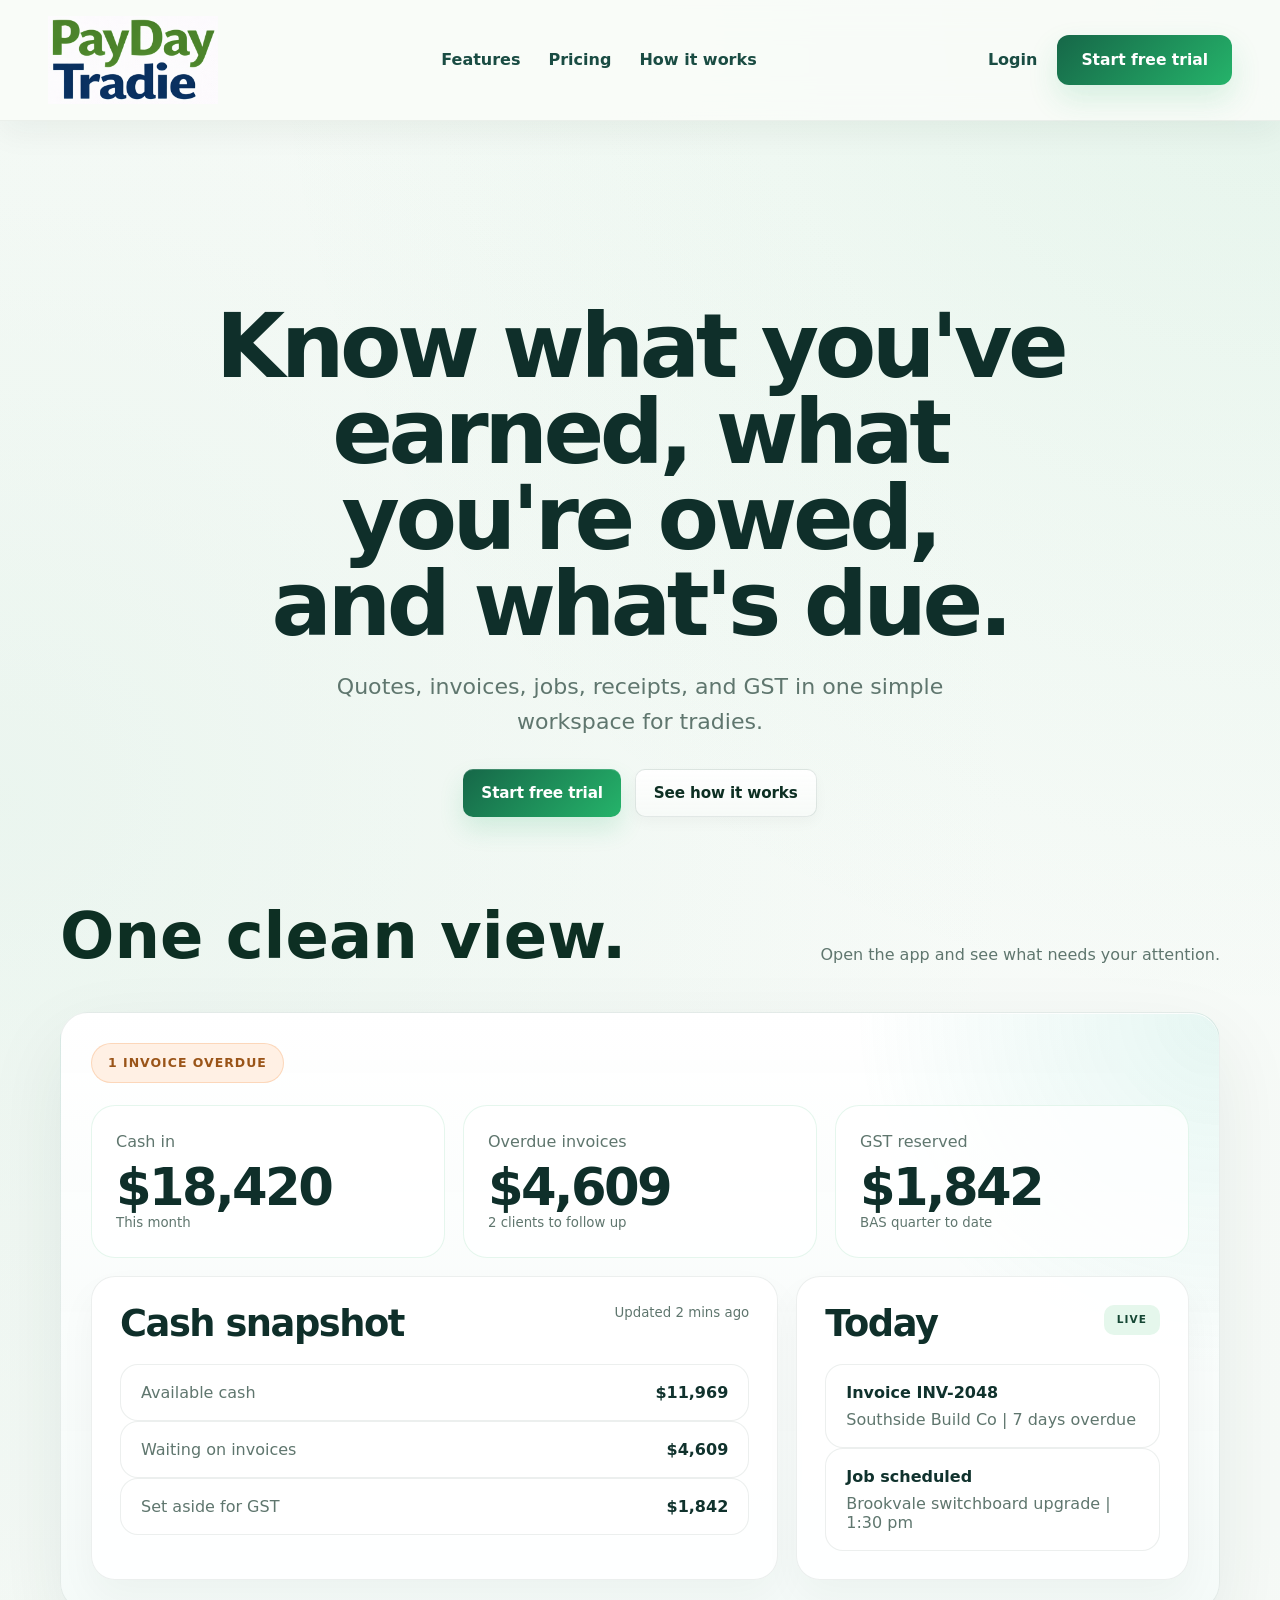
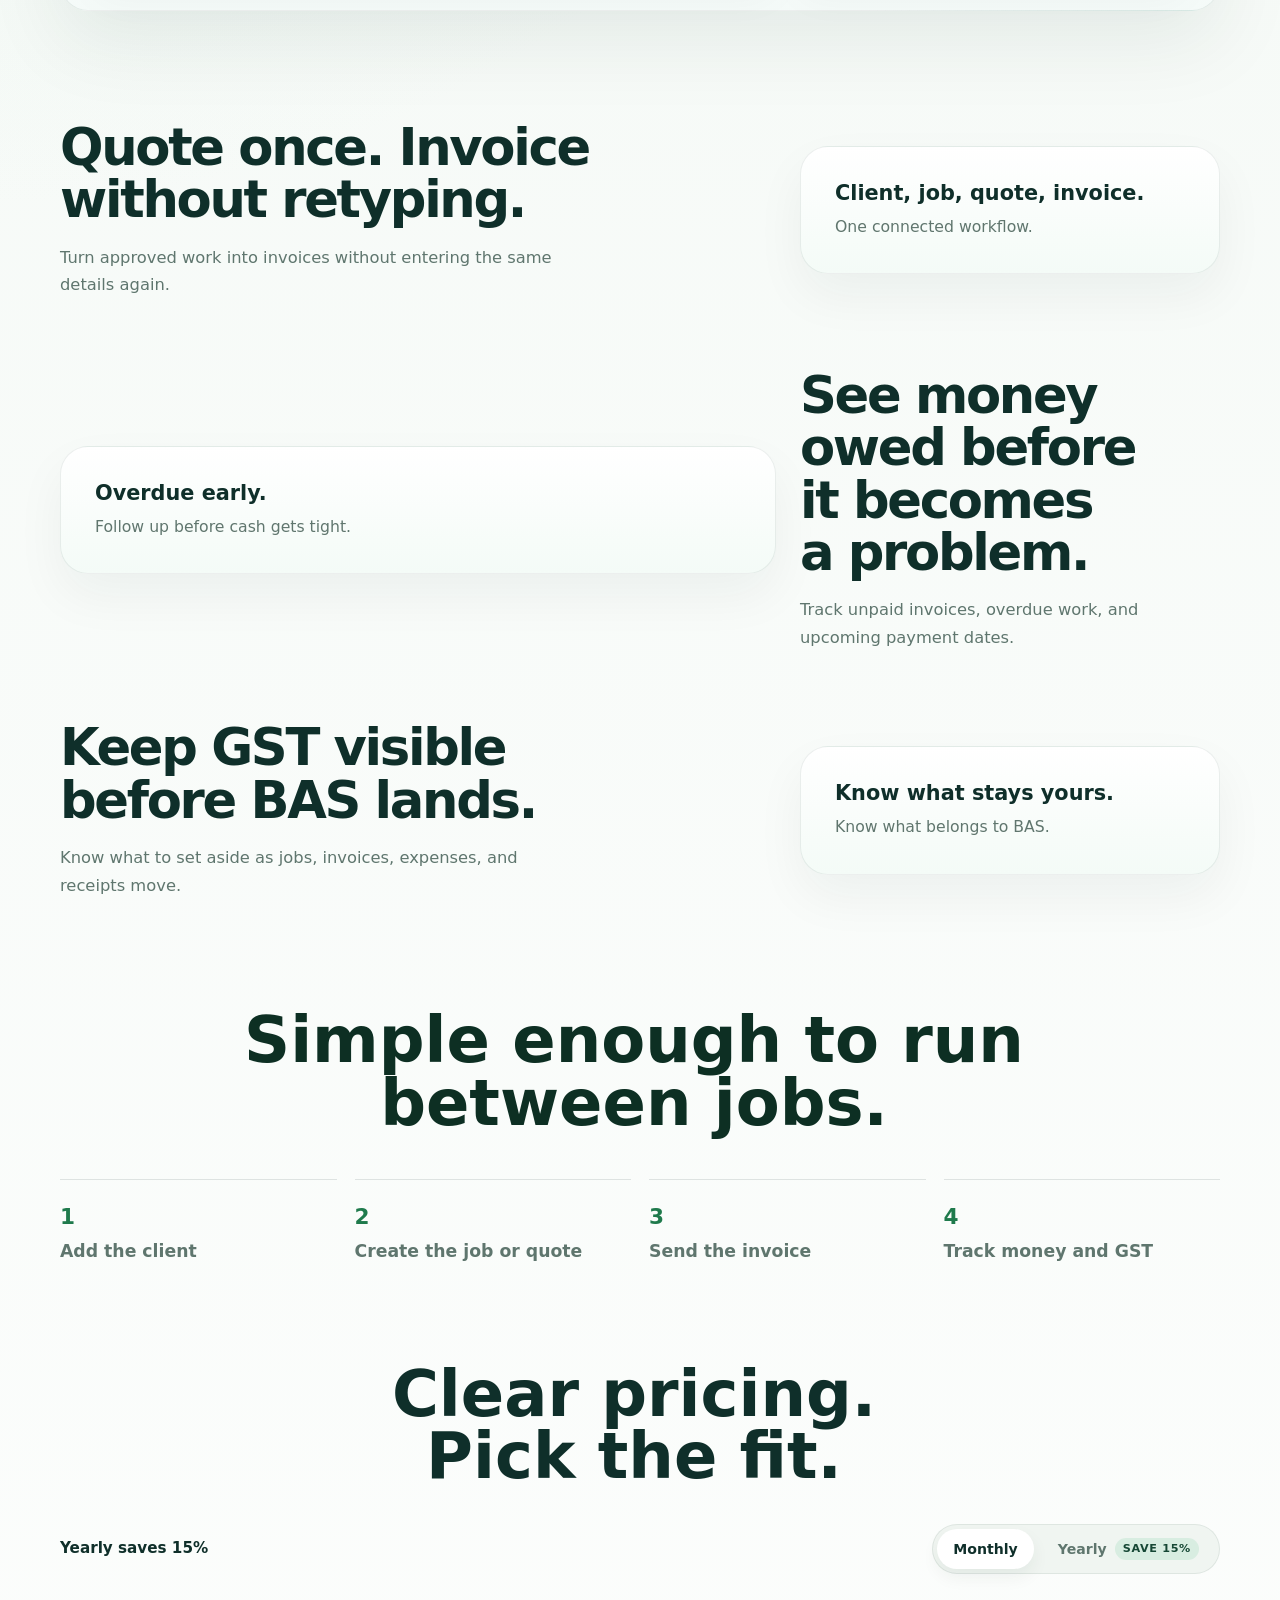
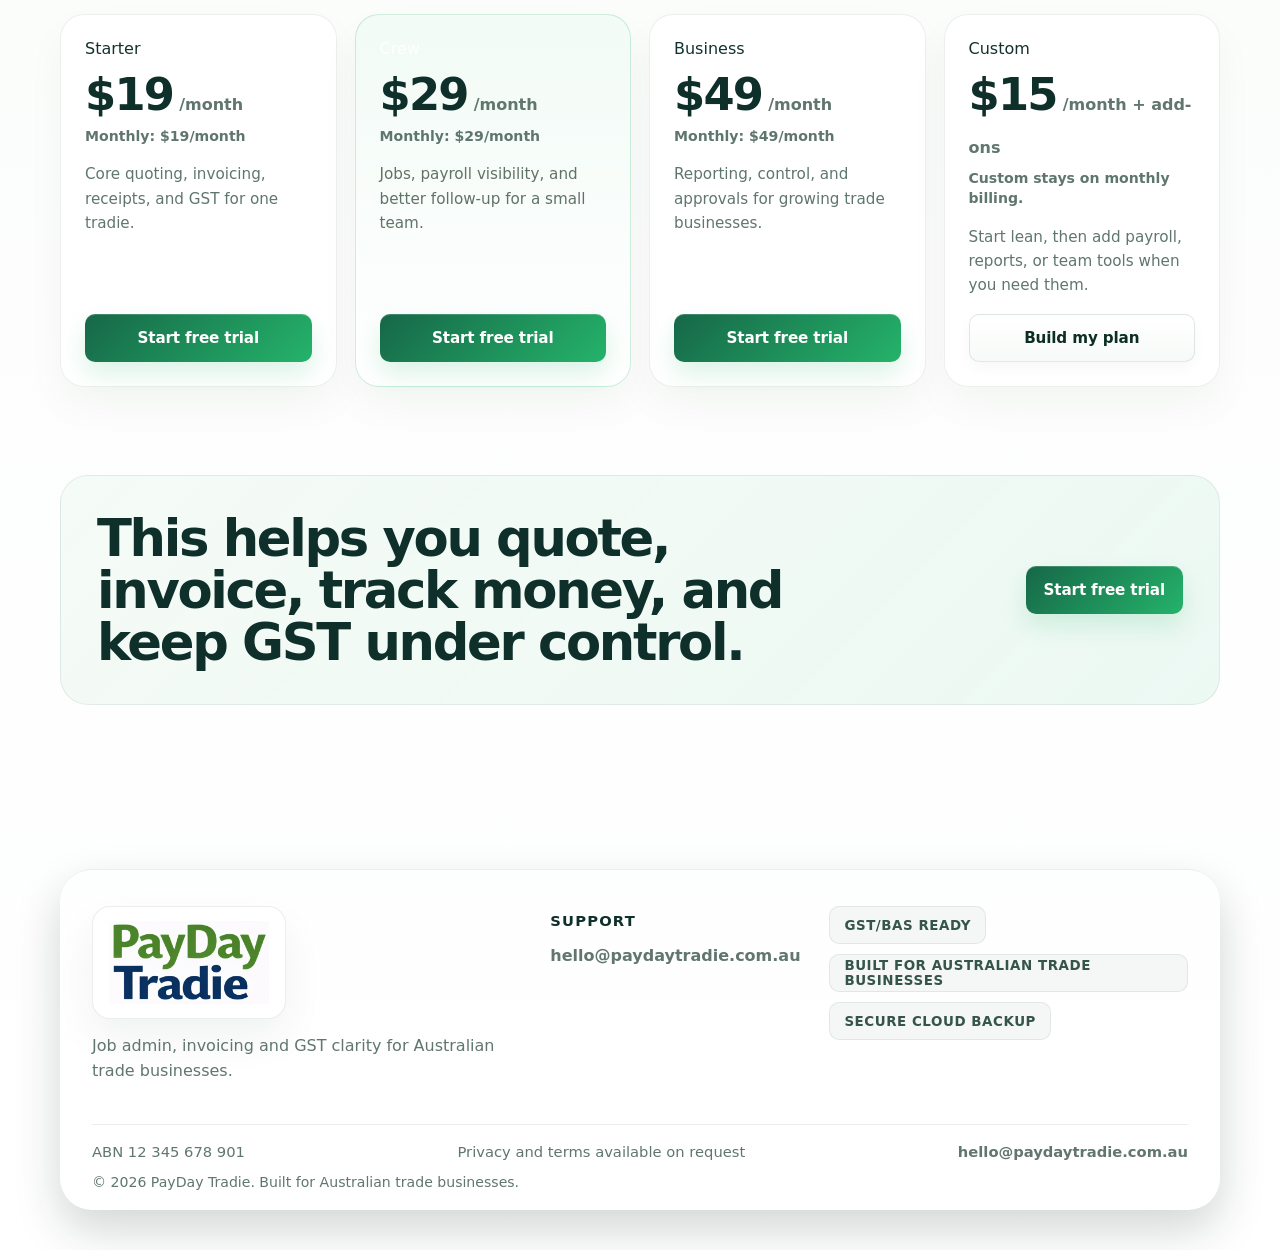
==== commit acece2b3: "Refine sidebar structure and onboarding defaults" ====
--- a/index.html
+++ b/index.html
@@ -254,25 +254,40 @@
 
   <main class="workspace-app hidden" id="workspaceApp">
     <aside class="workspace-sidebar">
-      <a class="workspace-logo" href="#workspace-dashboard" data-workspace-link>
+      <a class="workspace-logo workspace-profile" href="#workspace-dashboard" data-workspace-link>
         <img src="assets/pdt-logo.png" alt="PayDay Tradie app logo" id="workspaceBrandLogo">
-        <div>
+        <div class="workspace-profile-copy">
           <strong id="workspaceBrandName">PayDay Tradie</strong>
           <span id="workspaceBrandSubtitle">Tradie control panel</span>
         </div>
       </a>
 
       <nav class="workspace-nav" aria-label="Workspace sections">
-        <a href="#workspace-dashboard" class="active" data-workspace-link><span>Dashboard</span></a>
-        <a href="#workspace-jobs" data-workspace-link><span>Jobs</span></a>
-        <a href="#workspace-clients" data-workspace-link><span>Clients</span></a>
-        <a href="#workspace-quotes" data-workspace-link><span>Quotes</span></a>
-        <a href="#workspace-invoices" data-workspace-link><span>Invoices</span></a>
-        <a href="#workspace-expenses" data-workspace-link><span>Expenses</span></a>
-        <a href="#workspace-payroll" data-workspace-link><span>Payroll</span></a>
-        <a href="#workspace-reports" data-workspace-link><span>Reports</span></a>
-        <a href="#workspace-billing" data-workspace-link><span>Billing</span></a>
-        <a href="#workspace-settings" data-workspace-link><span>Settings</span></a>
+        <section class="workspace-nav-group" aria-label="Main">
+          <p class="workspace-nav-label">Main</p>
+          <a href="#workspace-dashboard" class="active" data-workspace-link><span>Dashboard</span></a>
+          <a href="#workspace-jobs" data-workspace-link><span>Jobs</span></a>
+          <a href="#workspace-clients" data-workspace-link><span>Clients</span></a>
+          <a href="#workspace-quotes" data-workspace-link><span>Quotes</span></a>
+          <a href="#workspace-invoices" data-workspace-link><span>Invoices</span></a>
+        </section>
+
+        <section class="workspace-nav-group" aria-label="Money">
+          <p class="workspace-nav-label">Money</p>
+          <a href="#workspace-expenses" data-workspace-link><span>Expenses</span></a>
+          <a href="#workspace-payroll" data-workspace-link><span>Payroll</span></a>
+        </section>
+
+        <section class="workspace-nav-group" aria-label="Insights">
+          <p class="workspace-nav-label">Insights</p>
+          <a href="#workspace-reports" data-workspace-link><span>Reports</span></a>
+        </section>
+
+        <section class="workspace-nav-group" aria-label="Account">
+          <p class="workspace-nav-label">Account</p>
+          <a href="#workspace-billing" data-workspace-link><span>Billing</span></a>
+          <a href="#workspace-settings" data-workspace-link><span>Settings</span></a>
+        </section>
       </nav>
 
       <button class="sidebar-signout" type="button" id="signOutButton">Sign out</button>
@@ -1762,22 +1777,44 @@
         </div>
         <div class="onboarding-field-block">
           <strong>Invoice and payment defaults</strong>
-          <div class="onboarding-choice-grid onboarding-choice-grid-tight">
-            <button class="onboarding-choice" type="button" data-onboarding-choice="defaultPaymentTerms" data-value="Due on receipt">Due on receipt</button>
-            <button class="onboarding-choice" type="button" data-onboarding-choice="defaultPaymentTerms" data-value="7 days">7 days</button>
-            <button class="onboarding-choice" type="button" data-onboarding-choice="defaultPaymentTerms" data-value="14 days">14 days</button>
-            <button class="onboarding-choice" type="button" data-onboarding-choice="defaultPaymentTerms" data-value="30 days">30 days</button>
-          </div>
-          <div class="onboarding-choice-grid onboarding-choice-grid-tight">
-            <button class="onboarding-choice" type="button" data-onboarding-choice="defaultQuoteExpiryDays" data-value="7">Quote expiry 7 days</button>
-            <button class="onboarding-choice" type="button" data-onboarding-choice="defaultQuoteExpiryDays" data-value="14">Quote expiry 14 days</button>
-            <button class="onboarding-choice" type="button" data-onboarding-choice="defaultQuoteExpiryDays" data-value="30">Quote expiry 30 days</button>
-          </div>
-          <div class="onboarding-choice-grid onboarding-choice-grid-tight">
-            <button class="onboarding-choice" type="button" data-onboarding-choice="paymentMethod" data-value="Bank transfer">Bank transfer</button>
-            <button class="onboarding-choice" type="button" data-onboarding-choice="paymentMethod" data-value="Cash">Cash</button>
-            <button class="onboarding-choice" type="button" data-onboarding-choice="paymentMethod" data-value="Card">Card</button>
-            <button class="onboarding-choice" type="button" data-onboarding-choice="paymentMethod" data-value="Mixed">Mixed</button>
+          <div class="onboarding-settings-groups">
+            <section class="onboarding-choice-section" aria-label="Invoice payment terms">
+              <div class="onboarding-choice-head">
+                <strong class="onboarding-choice-label">Payment terms</strong>
+                <p class="onboarding-choice-helper">How long clients usually have to pay.</p>
+              </div>
+              <div class="onboarding-choice-grid onboarding-choice-grid-tight onboarding-choice-grid-compact">
+                <button class="onboarding-choice" type="button" data-onboarding-choice="defaultPaymentTerms" data-value="Due on receipt">Due on receipt<span>Pay straight away</span></button>
+                <button class="onboarding-choice" type="button" data-onboarding-choice="defaultPaymentTerms" data-value="7 days">7 days<span>Quick turnaround</span></button>
+                <button class="onboarding-choice" type="button" data-onboarding-choice="defaultPaymentTerms" data-value="14 days">14 days<span>Common trade default</span></button>
+                <button class="onboarding-choice" type="button" data-onboarding-choice="defaultPaymentTerms" data-value="30 days">30 days<span>Longer commercial terms</span></button>
+              </div>
+            </section>
+
+            <section class="onboarding-choice-section" aria-label="Quote expiry">
+              <div class="onboarding-choice-head">
+                <strong class="onboarding-choice-label">Quote expiry</strong>
+                <p class="onboarding-choice-helper">How long quotes stay valid before they lapse.</p>
+              </div>
+              <div class="onboarding-choice-grid onboarding-choice-grid-tight onboarding-choice-grid-compact">
+                <button class="onboarding-choice" type="button" data-onboarding-choice="defaultQuoteExpiryDays" data-value="7">7 days<span>Short jobs and call-outs</span></button>
+                <button class="onboarding-choice" type="button" data-onboarding-choice="defaultQuoteExpiryDays" data-value="14">14 days<span>Balanced default</span></button>
+                <button class="onboarding-choice" type="button" data-onboarding-choice="defaultQuoteExpiryDays" data-value="30">30 days<span>More time to approve</span></button>
+              </div>
+            </section>
+
+            <section class="onboarding-choice-section" aria-label="Preferred payment method">
+              <div class="onboarding-choice-head">
+                <strong class="onboarding-choice-label">Preferred payment method</strong>
+                <p class="onboarding-choice-helper">What you want shown first on invoices.</p>
+              </div>
+              <div class="onboarding-choice-grid onboarding-choice-grid-tight onboarding-choice-grid-compact">
+                <button class="onboarding-choice" type="button" data-onboarding-choice="paymentMethod" data-value="Bank transfer">Bank transfer<span>Best for invoices</span></button>
+                <button class="onboarding-choice" type="button" data-onboarding-choice="paymentMethod" data-value="Cash">Cash<span>On-site payment</span></button>
+                <button class="onboarding-choice" type="button" data-onboarding-choice="paymentMethod" data-value="Card">Card<span>Tap or online card payment</span></button>
+                <button class="onboarding-choice" type="button" data-onboarding-choice="paymentMethod" data-value="Mixed">Mixed<span>Use more than one option</span></button>
+              </div>
+            </section>
           </div>
         </div>
       </section>
--- a/landing.css
+++ b/landing.css
@@ -4440,6 +4440,43 @@
   grid-template-columns: repeat(auto-fit, minmax(180px, 1fr));
 }
 
+.onboarding-settings-groups {
+  display: grid;
+  gap: 18px;
+}
+
+.onboarding-choice-section {
+  display: grid;
+  gap: 12px;
+  padding: 16px 18px 18px;
+  border-radius: 22px;
+  border: 1px solid rgba(21, 71, 52, 0.1);
+  background: linear-gradient(180deg, #fbfdfb 0%, #f4f9f6 100%);
+}
+
+.onboarding-choice-head {
+  display: grid;
+  gap: 4px;
+}
+
+.onboarding-choice-label {
+  color: var(--green-900);
+  font-size: 0.92rem;
+  font-weight: 800;
+}
+
+.onboarding-choice-helper {
+  margin: 0;
+  color: var(--muted);
+  font-size: 0.84rem;
+  line-height: 1.45;
+}
+
+.onboarding-choice-grid-compact {
+  grid-template-columns: repeat(auto-fit, minmax(170px, 1fr));
+  gap: 12px;
+}
+
 .onboarding-choice {
   display: grid;
   gap: 8px;
@@ -4454,6 +4491,7 @@
   text-align: left;
   box-shadow: 0 14px 30px rgba(9, 41, 34, 0.04);
   transition: transform 140ms ease, box-shadow 140ms ease, border-color 140ms ease, background 140ms ease;
+  overflow: hidden;
 }
 
 .onboarding-choice span {
@@ -4461,6 +4499,19 @@
   font-size: 0.82rem;
   font-weight: 600;
   line-height: 1.45;
+}
+
+.onboarding-choice::after {
+  content: "";
+  position: absolute;
+  top: 14px;
+  right: 14px;
+  width: 18px;
+  height: 18px;
+  border-radius: 999px;
+  border: 1.5px solid rgba(21, 71, 52, 0.18);
+  background: rgba(255, 255, 255, 0.9);
+  box-sizing: border-box;
 }
 
 .onboarding-choice:hover,
@@ -4481,6 +4532,17 @@
   box-shadow:
     0 0 0 2px rgba(40, 179, 107, 0.08),
     0 18px 34px rgba(9, 41, 34, 0.08);
+}
+
+.onboarding-choice.is-selected::after {
+  content: "✓";
+  display: grid;
+  place-items: center;
+  border-color: rgba(40, 179, 107, 0.56);
+  background: #1ca56d;
+  color: #ffffff;
+  font-size: 0.72rem;
+  font-weight: 900;
 }
 
 .onboarding-plan-hint {
@@ -8034,3 +8096,281 @@
     padding: 20px;
   }
 }
+
+
+/* Premium footer refinement */
+.landing-premium .site-footer {
+  width: min(1180px, calc(100% - 48px));
+  margin: 64px auto 40px;
+  padding: 32px 32px 20px;
+  border-top: 1px solid rgba(15, 47, 42, 0.08);
+  background: transparent;
+  border-radius: 32px;
+  box-sizing: border-box;
+}
+
+.landing-premium .footer-top {
+  display: grid;
+  grid-template-columns: minmax(0, 1.2fr) minmax(220px, 0.7fr) minmax(260px, 1fr);
+  gap: 28px;
+  align-items: start;
+  padding: 4px 0 24px;
+  border-top: 0;
+}
+
+.landing-premium .footer-column {
+  min-width: 0;
+}
+
+.landing-premium .footer-brand {
+  display: inline-flex;
+  align-items: center;
+  justify-content: center;
+  padding: 14px 16px;
+  border-radius: 18px;
+  background: #ffffff;
+  border: 1px solid rgba(15, 47, 42, 0.08);
+  box-shadow: 0 18px 40px rgba(15, 47, 42, 0.06);
+}
+
+.landing-premium .footer-brand img {
+  width: 160px;
+  display: block;
+}
+
+.landing-premium .footer-brand-block p,
+.landing-premium .footer-contact-block p {
+  margin: 14px 0 0;
+  max-width: 30rem;
+  color: #60766e;
+  line-height: 1.6;
+}
+
+.landing-premium .footer-column strong {
+  display: block;
+  margin: 6px 0 0;
+  color: #0f2f2a;
+  font-size: 0.92rem;
+  letter-spacing: 0.08em;
+  text-transform: uppercase;
+}
+
+.landing-premium .footer-column a,
+.landing-premium .footer-links a,
+.landing-premium .footer-links span,
+.landing-premium .site-footer small {
+  color: #60766e;
+}
+
+.landing-premium .footer-badges {
+  justify-content: flex-start;
+  align-content: start;
+  gap: 10px;
+}
+
+.landing-premium .footer-badges span {
+  min-height: 38px;
+  padding: 0 14px;
+  border-radius: 10px;
+  background: #f4f7f5;
+  border: 1px solid rgba(15, 47, 42, 0.08);
+  color: #35544b;
+  font-size: 0.84rem;
+  font-weight: 600;
+}
+
+.landing-premium .footer-links {
+  display: flex;
+  flex-wrap: wrap;
+  gap: 14px 22px;
+  padding: 18px 0 0;
+  border-top: 1px solid rgba(15, 47, 42, 0.08);
+  font-size: 0.92rem;
+}
+
+.landing-premium .site-footer small {
+  display: block;
+  margin-top: 14px;
+  font-size: 0.88rem;
+}
+
+@media (max-width: 900px) {
+  .landing-premium .site-footer {
+    width: min(100%, calc(100% - 32px));
+    margin: 52px auto 32px;
+    padding: 24px 20px 18px;
+  }
+
+  .landing-premium .footer-top {
+    grid-template-columns: 1fr;
+    gap: 20px;
+  }
+
+  .landing-premium .footer-brand img {
+    width: 148px;
+  }
+}
+
+
+/* Remove landing eyebrow labels */
+.landing-premium .eyebrow,
+.landing-premium .trust-label {
+  display: none !important;
+}
+
+.landing-premium .premium-hero h1,
+.landing-premium .section-heading h2,
+.landing-premium .section-heading-centered h2,
+.landing-premium .premium-story-copy h2,
+.landing-premium .premium-final-cta h2 {
+  margin-top: 0;
+}
+
+.landing-premium .premium-panel-head h3 {
+  margin-top: 0;
+}
+
+.landing-premium .premium-story-row,
+.landing-premium .premium-steps,
+.landing-premium .premium-pricing,
+.landing-premium .premium-showcase {
+  gap: 24px;
+}
+
+
+/* Sidebar nav contrast fix */
+.workspace-nav a,
+.sidebar-signout {
+  color: #35544b;
+}
+
+.workspace-nav a:hover,
+.workspace-nav a.active {
+  color: #0f2f2a;
+}
+
+.workspace-nav a[data-locked="true"]::after {
+  color: #7b8f88;
+}
+
+
+/* Sidebar structure refinement */
+.workspace-sidebar {
+  display: flex;
+  flex-direction: column;
+  gap: 20px;
+}
+
+.workspace-profile {
+  display: grid;
+  justify-items: start;
+  gap: 12px;
+  padding: 4px 2px 8px;
+}
+
+.workspace-profile img {
+  width: 72px;
+  height: 72px;
+  border-radius: 22px;
+  flex: 0 0 72px;
+}
+
+.workspace-profile-copy {
+  display: grid;
+  gap: 4px;
+}
+
+.workspace-profile-copy strong {
+  font-size: 1.02rem;
+  line-height: 1.2;
+}
+
+.workspace-profile-copy span {
+  margin-top: 0;
+  font-size: 0.8rem;
+  color: #6b837a;
+}
+
+.workspace-nav {
+  display: grid;
+  gap: 18px;
+  margin-top: 4px;
+}
+
+.workspace-nav-group {
+  display: grid;
+  gap: 6px;
+}
+
+.workspace-nav-label {
+  margin: 0 0 4px;
+  padding: 0 12px;
+  color: #7b8f88;
+  font-size: 0.72rem;
+  font-weight: 700;
+  letter-spacing: 0.08em;
+  text-transform: uppercase;
+}
+
+.workspace-nav a {
+  min-height: 44px;
+  padding: 10px 14px 10px 16px;
+  border-radius: 12px;
+  border-left: 3px solid transparent;
+  background: transparent;
+  font-size: 0.95rem;
+  font-weight: 600;
+}
+
+.workspace-nav a:hover {
+  background: #f4f8f5;
+  transform: none;
+}
+
+.workspace-nav a.active {
+  border-left-color: #1f7a4c;
+  background: #eef7f1;
+  color: #0f2f2a;
+}
+
+.sidebar-signout {
+  width: 100%;
+  margin-top: auto;
+  padding-top: 16px;
+  border-top: 1px solid rgba(15, 47, 42, 0.08);
+  border-radius: 0;
+  color: #6b837a;
+  font-size: 0.9rem;
+  font-weight: 600;
+  text-align: left;
+}
+
+.sidebar-signout:hover {
+  background: transparent;
+  color: #35544b;
+  transform: none;
+}
+
+@media (max-width: 900px) {
+  .workspace-sidebar {
+    gap: 16px;
+  }
+
+  .workspace-profile {
+    gap: 10px;
+  }
+
+  .workspace-profile img {
+    width: 64px;
+    height: 64px;
+    border-radius: 20px;
+  }
+
+  .workspace-nav {
+    gap: 14px;
+  }
+
+  .workspace-nav-group {
+    gap: 4px;
+  }
+}
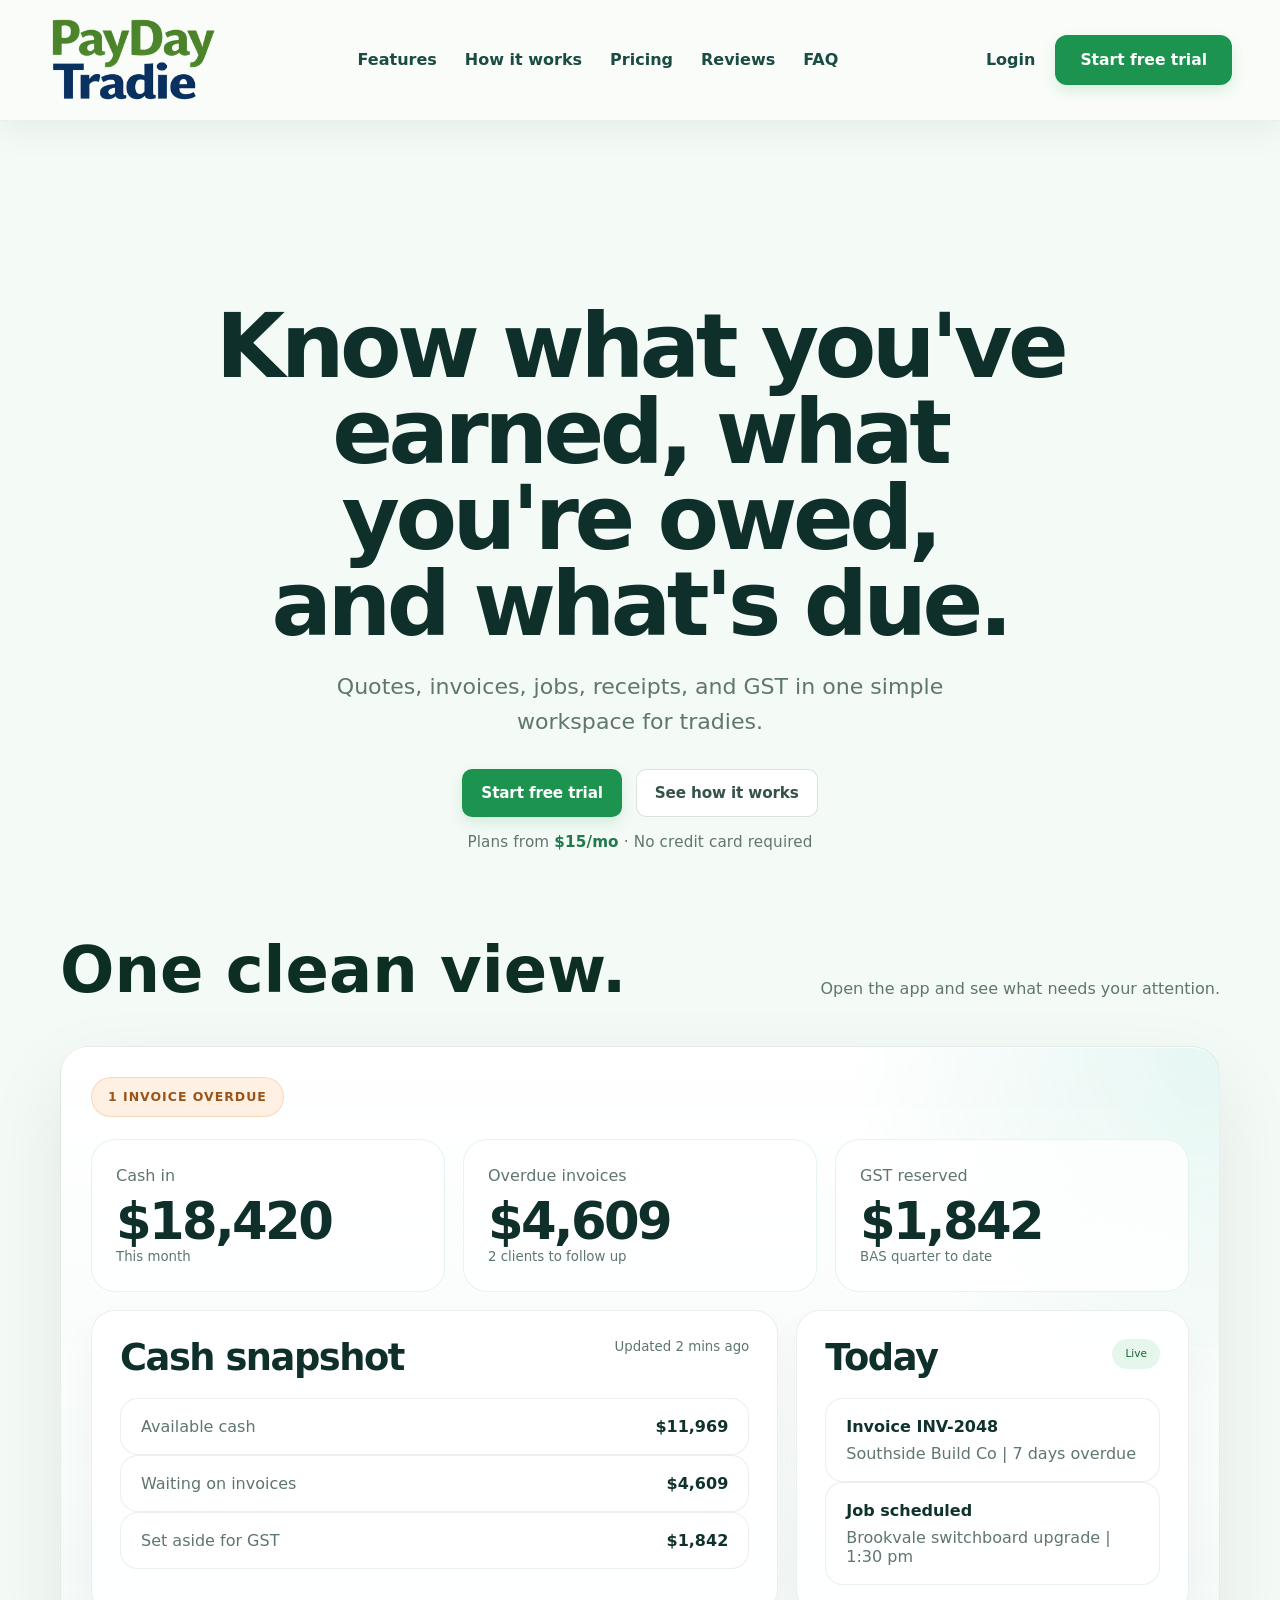
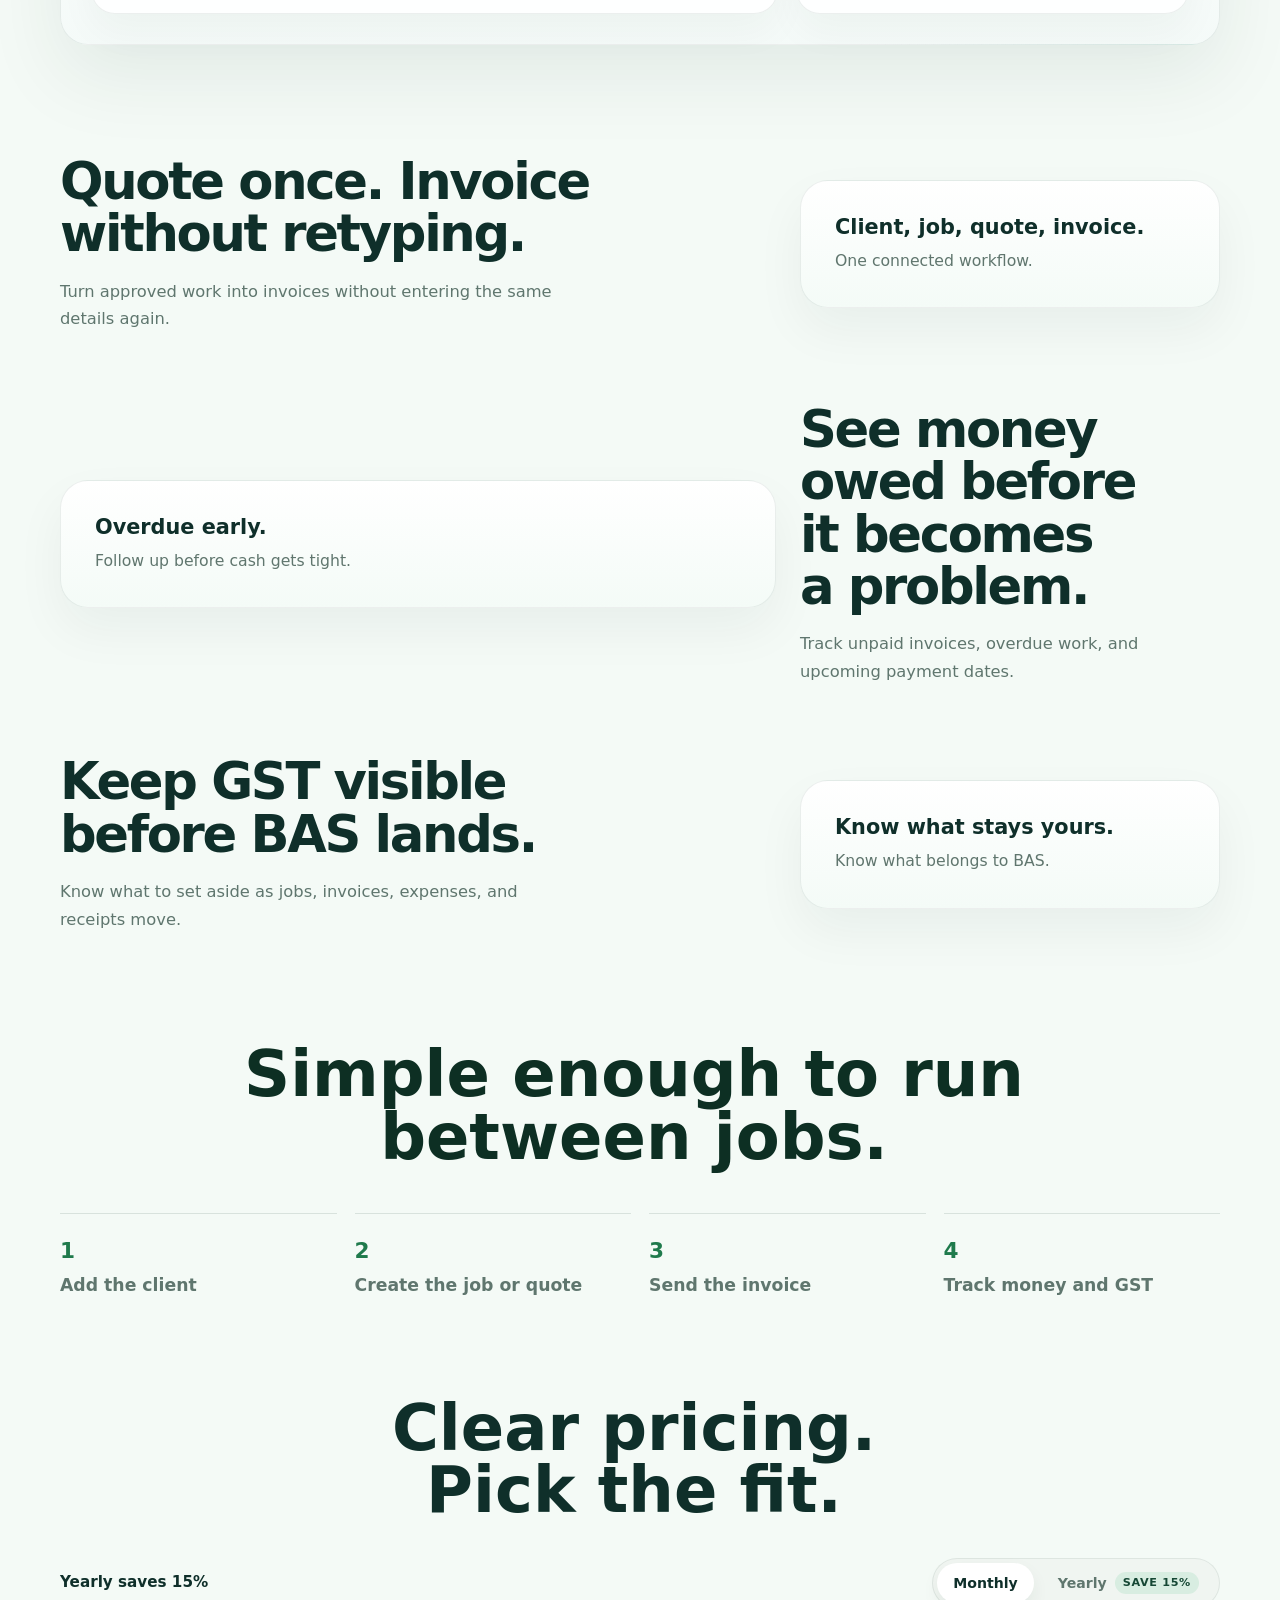
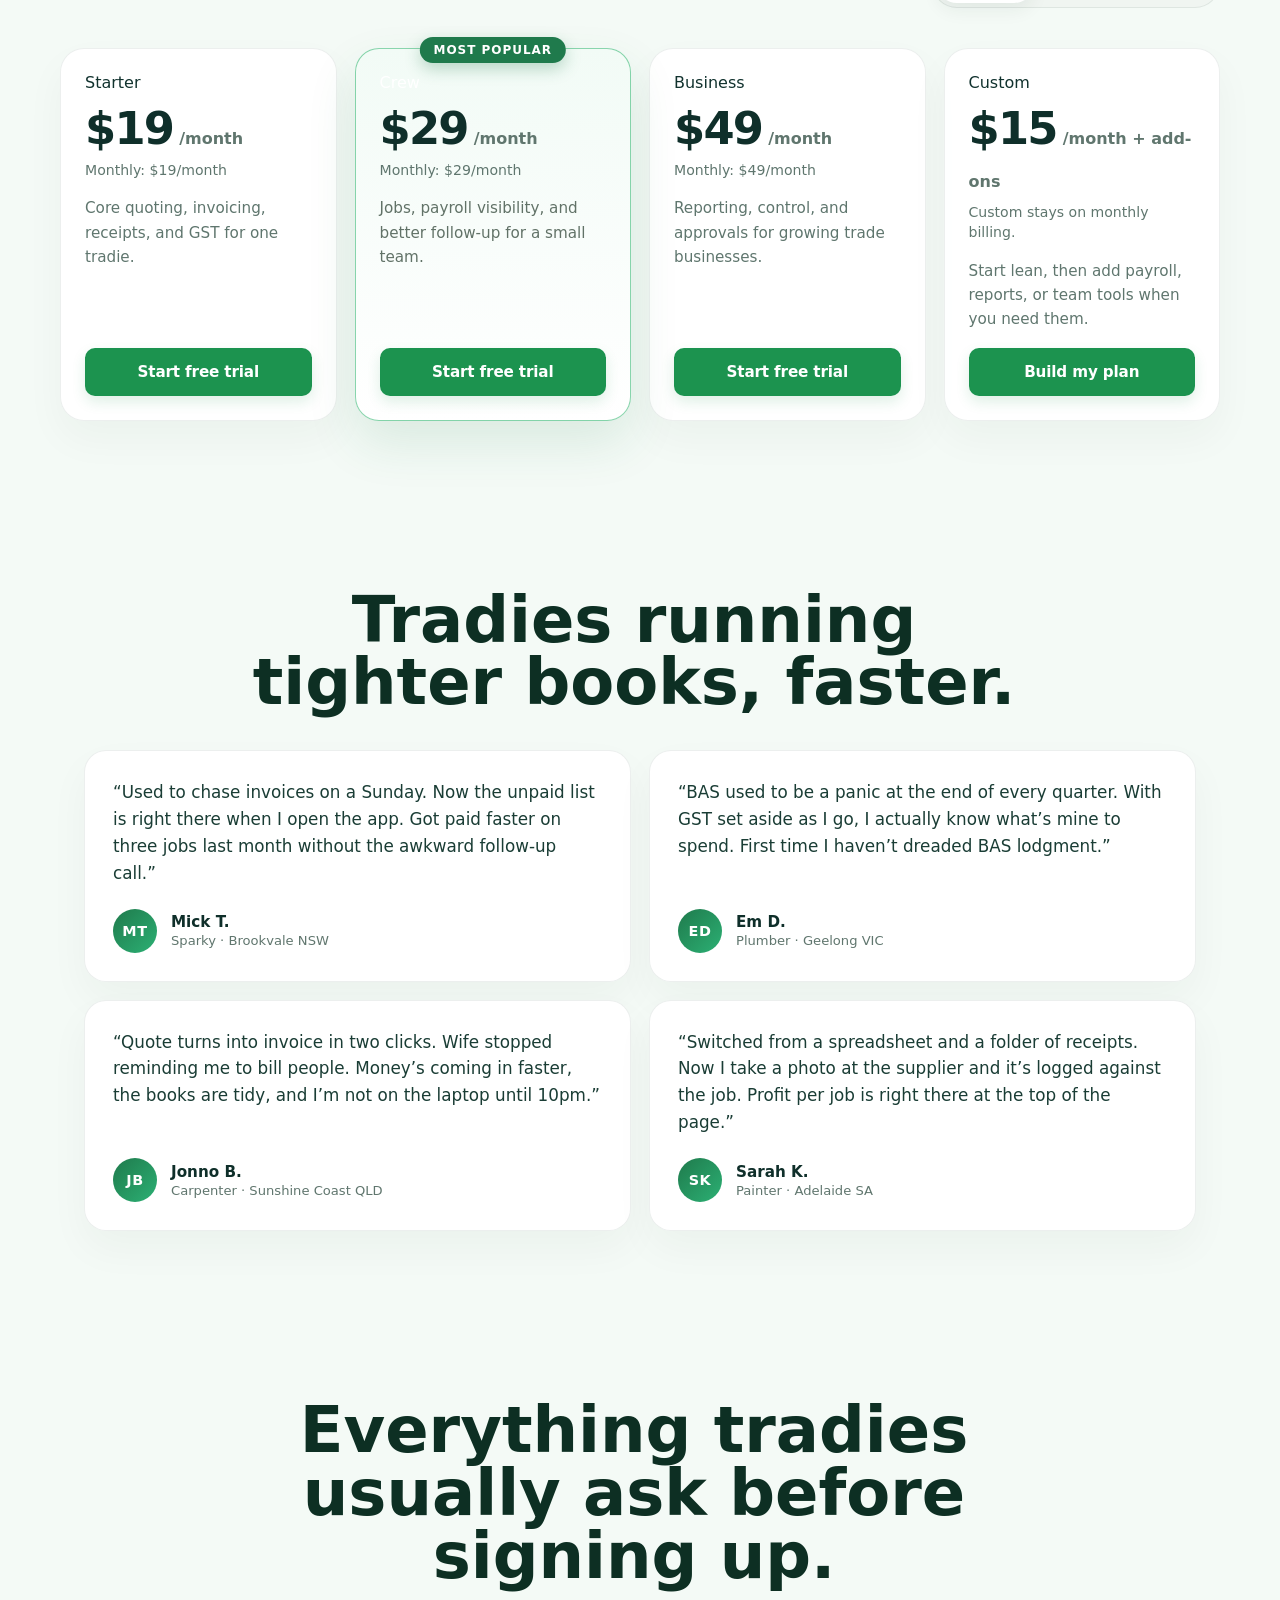
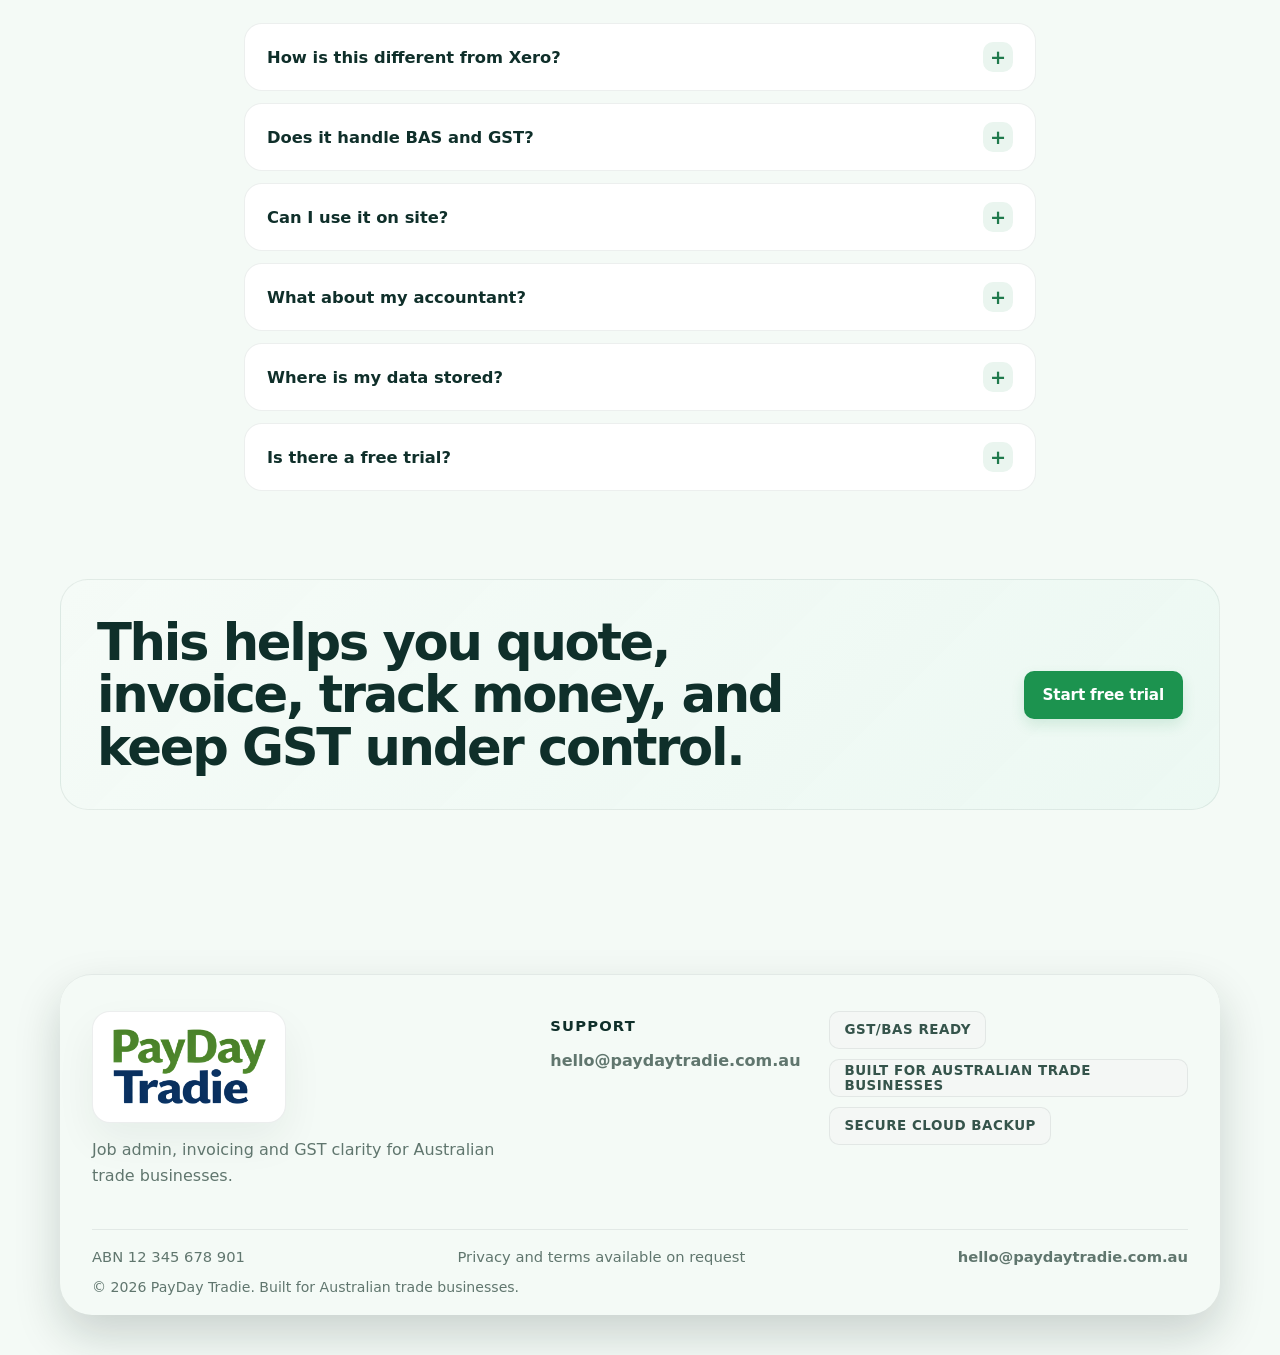
==== commit 22dbad08: "Add sidebar icons and grouping, floating quick-create button, and workspace UI polish Co-Authored-By" ====
--- a/index.html
+++ b/index.html
@@ -27,8 +27,10 @@
     <nav class="site-nav" id="siteNav" aria-label="Primary navigation">
       <div class="site-nav-links">
         <a href="#features">Features</a>
+        <a href="#how-it-works">How it works</a>
         <a href="#pricing">Pricing</a>
-        <a href="#how-it-works">How it works</a>
+        <a href="#reviews">Reviews</a>
+        <a href="#faq">FAQ</a>
       </div>
       <div class="site-nav-actions">
         <button class="nav-link-button" type="button" id="signInButton">Login</button>
@@ -48,6 +50,7 @@
         <button class="button button-primary" type="button" data-plan="Starter">Start free trial</button>
         <a class="button button-secondary" href="#how-it-works">See how it works</a>
       </div>
+      <p class="premium-hero-pricing-tag">Plans from <strong>$15/mo</strong> &middot; No credit card required</p>
     </section>
 
     <section class="premium-showcase" id="features" aria-label="Product preview">
@@ -218,6 +221,7 @@
         </article>
 
         <article class="price-card featured" data-plan-card="Crew">
+          <span class="popular-badge">Most popular</span>
           <span class="plan-label">Crew</span>
           <h3 data-plan-price="Crew">$29<span>/month</span></h3>
           <p class="price-billing-note" data-plan-billing-note="Crew">Monthly: $29/month</p>
@@ -238,8 +242,102 @@
           <h3 data-plan-price="Custom">$15<span>/month + add-ons</span></h3>
           <p class="price-billing-note" data-plan-billing-note="Custom">Custom stays on monthly billing.</p>
           <p class="plan-copy">Start lean, then add payroll, reports, or team tools when you need them.</p>
-          <button class="button button-secondary" type="button" data-plan="Custom">Build my plan</button>
+          <button class="button button-primary" type="button" data-plan="Custom">Build my plan</button>
         </article>
+      </div>
+    </section>
+
+    <!--
+      TESTIMONIALS — placeholder content.
+      Replace these quotes with real, verified customer testimonials before going to production.
+      Keeping them realistic so the design holds up while you collect real ones.
+    -->
+    <section class="premium-testimonials" id="reviews" aria-label="What tradies say">
+      <div class="section-heading section-heading-centered">
+        <div>
+          <p class="eyebrow">From the tools down</p>
+          <h2>Tradies running tighter books, faster.</h2>
+        </div>
+      </div>
+      <div class="testimonial-grid">
+        <article class="testimonial-card">
+          <p class="testimonial-quote">&ldquo;Used to chase invoices on a Sunday. Now the unpaid list is right there when I open the app. Got paid faster on three jobs last month without the awkward follow-up call.&rdquo;</p>
+          <div class="testimonial-attribution">
+            <span class="testimonial-avatar" aria-hidden="true">MT</span>
+            <div>
+              <strong>Mick T.</strong>
+              <span>Sparky &middot; Brookvale NSW</span>
+            </div>
+          </div>
+        </article>
+
+        <article class="testimonial-card">
+          <p class="testimonial-quote">&ldquo;BAS used to be a panic at the end of every quarter. With GST set aside as I go, I actually know what&rsquo;s mine to spend. First time I haven&rsquo;t dreaded BAS lodgment.&rdquo;</p>
+          <div class="testimonial-attribution">
+            <span class="testimonial-avatar" aria-hidden="true">ED</span>
+            <div>
+              <strong>Em D.</strong>
+              <span>Plumber &middot; Geelong VIC</span>
+            </div>
+          </div>
+        </article>
+
+        <article class="testimonial-card">
+          <p class="testimonial-quote">&ldquo;Quote turns into invoice in two clicks. Wife stopped reminding me to bill people. Money&rsquo;s coming in faster, the books are tidy, and I&rsquo;m not on the laptop until 10pm.&rdquo;</p>
+          <div class="testimonial-attribution">
+            <span class="testimonial-avatar" aria-hidden="true">JB</span>
+            <div>
+              <strong>Jonno B.</strong>
+              <span>Carpenter &middot; Sunshine Coast QLD</span>
+            </div>
+          </div>
+        </article>
+
+        <article class="testimonial-card">
+          <p class="testimonial-quote">&ldquo;Switched from a spreadsheet and a folder of receipts. Now I take a photo at the supplier and it&rsquo;s logged against the job. Profit per job is right there at the top of the page.&rdquo;</p>
+          <div class="testimonial-attribution">
+            <span class="testimonial-avatar" aria-hidden="true">SK</span>
+            <div>
+              <strong>Sarah K.</strong>
+              <span>Painter &middot; Adelaide SA</span>
+            </div>
+          </div>
+        </article>
+      </div>
+    </section>
+
+    <section class="premium-faq" id="faq" aria-label="Frequently asked questions">
+      <div class="section-heading section-heading-centered">
+        <div>
+          <p class="eyebrow">Common questions</p>
+          <h2>Everything tradies usually ask before signing up.</h2>
+        </div>
+      </div>
+      <div class="faq-list">
+        <details class="faq-item">
+          <summary>How is this different from Xero?</summary>
+          <p>Xero is built for accountants. PayDay Tradie is built for tradies who quote, invoice, and chase payments between jobs &mdash; without an accountant translating it. We focus on the daily realities (job costing, GST set aside, late payment chasing) rather than full general ledger accounting.</p>
+        </details>
+        <details class="faq-item">
+          <summary>Does it handle BAS and GST?</summary>
+          <p>Yes. GST is automatically set aside as you invoice, so by the time BAS lands you already know what to pay. Quarterly BAS summaries are built in &mdash; in plain English, not accountant jargon.</p>
+        </details>
+        <details class="faq-item">
+          <summary>Can I use it on site?</summary>
+          <p>Yes. It works on phone, ute laptop, or office desktop. Snap a photo of a receipt at the supplier, send an invoice from a job site, mark a job complete on the way home.</p>
+        </details>
+        <details class="faq-item">
+          <summary>What about my accountant?</summary>
+          <p>Keep them. PayDay Tradie keeps your records organised so they spend less time cleaning up and more on tax planning. You can export reports anytime your accountant needs them.</p>
+        </details>
+        <details class="faq-item">
+          <summary>Where is my data stored?</summary>
+          <p>Right now your data lives only in your browser on this device &mdash; nothing is sent off your machine. When full sync launches, you&rsquo;ll be able to opt in to back up across devices and crew.</p>
+        </details>
+        <details class="faq-item">
+          <summary>Is there a free trial?</summary>
+          <p>Yes. 30 days of full Business-tier access &mdash; payroll, reports, approvals, the lot &mdash; with no credit card required. After 30 days you choose Starter, Crew, Business, or Custom.</p>
+        </details>
       </div>
     </section>
 
@@ -263,116 +361,215 @@
       </a>
 
       <nav class="workspace-nav" aria-label="Workspace sections">
-        <section class="workspace-nav-group" aria-label="Main">
-          <p class="workspace-nav-label">Main</p>
-          <a href="#workspace-dashboard" class="active" data-workspace-link><span>Dashboard</span></a>
-          <a href="#workspace-jobs" data-workspace-link><span>Jobs</span></a>
-          <a href="#workspace-clients" data-workspace-link><span>Clients</span></a>
-          <a href="#workspace-quotes" data-workspace-link><span>Quotes</span></a>
-          <a href="#workspace-invoices" data-workspace-link><span>Invoices</span></a>
-        </section>
-
-        <section class="workspace-nav-group" aria-label="Money">
-          <p class="workspace-nav-label">Money</p>
-          <a href="#workspace-expenses" data-workspace-link><span>Expenses</span></a>
-          <a href="#workspace-payroll" data-workspace-link><span>Payroll</span></a>
-        </section>
-
-        <section class="workspace-nav-group" aria-label="Insights">
-          <p class="workspace-nav-label">Insights</p>
-          <a href="#workspace-reports" data-workspace-link><span>Reports</span></a>
-        </section>
-
-        <section class="workspace-nav-group" aria-label="Account">
-          <p class="workspace-nav-label">Account</p>
-          <a href="#workspace-billing" data-workspace-link><span>Billing</span></a>
-          <a href="#workspace-settings" data-workspace-link><span>Settings</span></a>
-        </section>
+        <a href="#workspace-dashboard" class="active" data-workspace-link>
+          <svg class="nav-icon" viewBox="0 0 24 24" fill="none" stroke="currentColor" stroke-width="1.7" stroke-linecap="round" stroke-linejoin="round" aria-hidden="true"><rect x="3" y="3" width="7" height="7" rx="1.2"/><rect x="14" y="3" width="7" height="7" rx="1.2"/><rect x="3" y="14" width="7" height="7" rx="1.2"/><rect x="14" y="14" width="7" height="7" rx="1.2"/></svg>
+          <span>Dashboard</span>
+        </a>
+        <a href="#workspace-jobs" data-workspace-link>
+          <svg class="nav-icon" viewBox="0 0 24 24" fill="none" stroke="currentColor" stroke-width="1.7" stroke-linecap="round" stroke-linejoin="round" aria-hidden="true"><rect x="2" y="7" width="20" height="14" rx="2"/><path d="M16 7V5a2 2 0 0 0-2-2h-4a2 2 0 0 0-2 2v2"/><path d="M2 13h20"/></svg>
+          <span>Jobs</span>
+        </a>
+        <a href="#workspace-clients" data-workspace-link>
+          <svg class="nav-icon" viewBox="0 0 24 24" fill="none" stroke="currentColor" stroke-width="1.7" stroke-linecap="round" stroke-linejoin="round" aria-hidden="true"><path d="M20 21v-2a4 4 0 0 0-4-4H8a4 4 0 0 0-4 4v2"/><circle cx="12" cy="7" r="4"/></svg>
+          <span>Clients</span>
+        </a>
+        <a href="#workspace-quotes" data-workspace-link>
+          <svg class="nav-icon" viewBox="0 0 24 24" fill="none" stroke="currentColor" stroke-width="1.7" stroke-linecap="round" stroke-linejoin="round" aria-hidden="true"><path d="M14 2H6a2 2 0 0 0-2 2v16a2 2 0 0 0 2 2h12a2 2 0 0 0 2-2V8z"/><polyline points="14 2 14 8 20 8"/><line x1="8" y1="13" x2="16" y2="13"/><line x1="8" y1="17" x2="13" y2="17"/></svg>
+          <span>Quotes</span>
+        </a>
+        <a href="#workspace-invoices" data-workspace-link>
+          <svg class="nav-icon" viewBox="0 0 24 24" fill="none" stroke="currentColor" stroke-width="1.7" stroke-linecap="round" stroke-linejoin="round" aria-hidden="true"><path d="M5 2v20l2-2 2 2 2-2 2 2 2-2 2 2 2-2 2 2V2z"/><path d="M9 8h6"/><path d="M9 12h6"/><path d="M9 16h4"/></svg>
+          <span>Invoices</span>
+        </a>
+        <a href="#workspace-expenses" data-workspace-link>
+          <svg class="nav-icon" viewBox="0 0 24 24" fill="none" stroke="currentColor" stroke-width="1.7" stroke-linecap="round" stroke-linejoin="round" aria-hidden="true"><path d="M20 12V8a2 2 0 0 0-2-2H4a2 2 0 0 0-2 2v10a2 2 0 0 0 2 2h14a2 2 0 0 0 2-2v-2"/><path d="M16 14h6v-4h-6a2 2 0 0 0 0 4z"/></svg>
+          <span>Expenses</span>
+        </a>
+        <div class="workspace-nav-divider" role="separator" aria-hidden="true"><span>Manage</span></div>
+        <a href="#workspace-cash" data-workspace-link>
+          <svg class="nav-icon" viewBox="0 0 24 24" fill="none" stroke="currentColor" stroke-width="1.7" stroke-linecap="round" stroke-linejoin="round" aria-hidden="true"><rect x="2" y="6" width="20" height="12" rx="2"/><circle cx="12" cy="12" r="3"/><path d="M5 9v.01"/><path d="M19 15v.01"/></svg>
+          <span>Cash</span>
+        </a>
+        <a href="#workspace-payroll" data-workspace-link>
+          <svg class="nav-icon" viewBox="0 0 24 24" fill="none" stroke="currentColor" stroke-width="1.7" stroke-linecap="round" stroke-linejoin="round" aria-hidden="true"><rect x="3" y="4" width="18" height="18" rx="2"/><line x1="16" y1="2" x2="16" y2="6"/><line x1="8" y1="2" x2="8" y2="6"/><line x1="3" y1="10" x2="21" y2="10"/></svg>
+          <span>Payroll</span>
+        </a>
+        <a href="#workspace-reports" data-workspace-link>
+          <svg class="nav-icon" viewBox="0 0 24 24" fill="none" stroke="currentColor" stroke-width="1.7" stroke-linecap="round" stroke-linejoin="round" aria-hidden="true"><line x1="3" y1="20" x2="21" y2="20"/><line x1="6" y1="20" x2="6" y2="14"/><line x1="12" y1="20" x2="12" y2="8"/><line x1="18" y1="20" x2="18" y2="11"/></svg>
+          <span>Reports</span>
+        </a>
+        <a href="#workspace-billing" data-workspace-link>
+          <svg class="nav-icon" viewBox="0 0 24 24" fill="none" stroke="currentColor" stroke-width="1.7" stroke-linecap="round" stroke-linejoin="round" aria-hidden="true"><rect x="2" y="5" width="20" height="14" rx="2"/><line x1="2" y1="10" x2="22" y2="10"/><line x1="6" y1="15" x2="10" y2="15"/></svg>
+          <span>Billing</span>
+        </a>
+        <a href="#workspace-settings" data-workspace-link>
+          <svg class="nav-icon" viewBox="0 0 24 24" fill="none" stroke="currentColor" stroke-width="1.7" stroke-linecap="round" stroke-linejoin="round" aria-hidden="true"><circle cx="12" cy="12" r="3"/><path d="M19.4 15a1.65 1.65 0 0 0 .33 1.82l.06.06a2 2 0 0 1-2.83 2.83l-.06-.06a1.65 1.65 0 0 0-1.82-.33 1.65 1.65 0 0 0-1 1.51V21a2 2 0 0 1-4 0v-.09a1.65 1.65 0 0 0-1-1.51 1.65 1.65 0 0 0-1.82.33l-.06.06a2 2 0 1 1-2.83-2.83l.06-.06a1.65 1.65 0 0 0 .33-1.82 1.65 1.65 0 0 0-1.51-1H3a2 2 0 0 1 0-4h.09a1.65 1.65 0 0 0 1.51-1 1.65 1.65 0 0 0-.33-1.82l-.06-.06a2 2 0 1 1 2.83-2.83l.06.06a1.65 1.65 0 0 0 1.82.33H9a1.65 1.65 0 0 0 1-1.51V3a2 2 0 0 1 4 0v.09a1.65 1.65 0 0 0 1 1.51 1.65 1.65 0 0 0 1.82-.33l.06-.06a2 2 0 1 1 2.83 2.83l-.06.06a1.65 1.65 0 0 0-.33 1.82V9a1.65 1.65 0 0 0 1.51 1H21a2 2 0 0 1 0 4h-.09a1.65 1.65 0 0 0-1.51 1z"/></svg>
+          <span>Settings</span>
+        </a>
       </nav>
 
       <button class="sidebar-signout" type="button" id="signOutButton">Sign out</button>
     </aside>
 
     <section class="workspace-board">
-    <section class="workspace-hero-card dashboard-hero-card investor-dashboard-hero" id="workspace-dashboard" data-workspace-page="workspace-dashboard">
-      <div class="dashboard-story-copy">
-        <p class="eyebrow">PayDay Tradie workspace</p>
-        <h1 id="workspaceTitle">Welcome back</h1>
-        <p class="hero-text" id="workspaceSubtitle">See cash, unpaid invoices, active jobs, and GST the moment you open the app.</p>
-        <div class="workspace-plan-bar" aria-label="Current subscription status">
-          <span class="status-badge status-safe" id="workspacePlanBadge">Starter plan</span>
-          <span class="status-badge status-draft" id="workspaceTrialDaysBadge" hidden>14 days remaining</span>
-          <p id="workspacePlanCopy">Solo tradie essentials active in this workspace.</p>
-        </div>
-        <p class="workspace-confidence-line" id="dashboardConfidenceLine">Cash available after GST reserve: $0</p>
-        <div class="workspace-hero-actions">
-          <a class="button button-primary" href="#workspace-jobs" data-workspace-link>New job</a>
-          <a class="button button-secondary" href="#workspace-invoices" data-workspace-link>Create invoice</a>
-        </div>
-      </div>
-      <div class="investor-kpi-grid" aria-label="Business snapshot">
-        <article class="investor-kpi-card kpi-cash" id="dashboardCashCard">
-          <span id="dashboardHeroCard1Label">Cash available</span>
-          <strong id="moneyAvailable">$0</strong>
-          <p id="dashboardHeroCard1Copy">Usable cash after spend and tax vault.</p>
+    <section class="dashboard-top-layout" id="workspace-dashboard" data-workspace-page="workspace-dashboard">
+      <section class="workspace-hero-card dashboard-hero-card dashboard-command-center">
+        <div class="dashboard-command-head">
+          <p class="eyebrow" id="workspaceGreetingEyebrow">Today</p>
+          <div class="dashboard-command-title-row">
+            <h1 id="workspaceTitle">Welcome back.</h1>
+            <span class="status-badge status-draft" id="workspaceTrialDaysBadge" hidden>14 days remaining</span>
+          </div>
+          <p class="hero-text" id="workspaceSubtitle">Here&rsquo;s what&rsquo;s on the books.</p>
+        </div>
+        <div class="dashboard-attention-strip hidden" id="dashboardAttentionStrip" aria-label="Things needing attention">
+          <div class="dashboard-attention-head">
+            <span class="dashboard-attention-title">Needs your attention</span>
+            <span class="dashboard-attention-count" id="dashboardAttentionCount">0</span>
+          </div>
+          <div class="dashboard-attention-list" id="dashboardAttentionList"></div>
+        </div>
+        <div class="investor-kpi-grid dashboard-overview-grid" aria-label="Business snapshot">
+          <article class="investor-kpi-card kpi-cash kpi-money-breakdown" id="dashboardCashCard">
+            <span id="dashboardHeroCard1Label">Money in this month</span>
+            <strong id="moneyAvailable">$0</strong>
+            <div class="kpi-money-split" aria-label="Combined breakdown">
+              <div class="kpi-money-split-row">
+                <span class="kpi-money-split-label">Cash</span>
+                <span class="kpi-money-split-value" id="dashboardMoneyCash">$0</span>
+              </div>
+              <div class="kpi-money-split-row">
+                <span class="kpi-money-split-label">Bank transfers</span>
+                <span class="kpi-money-split-value" id="dashboardMoneyBank">$0</span>
+              </div>
+            </div>
+            <p id="dashboardHeroCard1Copy">Same as last month</p>
+          </article>
+          <article class="investor-kpi-card kpi-spend" id="dashboardSpendCard">
+            <svg class="kpi-icon" width="22" height="22" viewBox="0 0 24 24" fill="none" stroke="currentColor" stroke-width="1.7" stroke-linecap="round" stroke-linejoin="round" aria-hidden="true"><polyline points="22 17 13.5 8.5 8.5 13.5 2 7"/><polyline points="16 17 22 17 22 11"/></svg>
+            <span id="dashboardSpendLabel">Money out this month</span>
+            <strong id="dashboardSpendValue">$0</strong>
+            <p id="dashboardSpendCopy">Expenses logged against the business this month.</p>
+          </article>
+          <article class="investor-kpi-card kpi-owed" id="dashboardOwedCard">
+            <svg class="kpi-icon" width="22" height="22" viewBox="0 0 24 24" fill="none" stroke="currentColor" stroke-width="1.7" stroke-linecap="round" stroke-linejoin="round" aria-hidden="true"><circle cx="12" cy="12" r="10"/><polyline points="12 6 12 12 16 14"/></svg>
+            <span id="dashboardHeroCard2Label">Unpaid invoices</span>
+            <strong id="invoiceTotal">$0</strong>
+            <p id="dashboardHeroCard2Copy">Open and overdue invoices to collect.</p>
+          </article>
+          <article class="investor-kpi-card kpi-margin" id="dashboardMarginCard">
+            <svg class="kpi-icon" width="22" height="22" viewBox="0 0 24 24" fill="none" stroke="currentColor" stroke-width="1.7" stroke-linecap="round" stroke-linejoin="round" aria-hidden="true"><rect x="3" y="4" width="18" height="18" rx="2" ry="2"/><line x1="16" y1="2" x2="16" y2="6"/><line x1="8" y1="2" x2="8" y2="6"/><line x1="3" y1="10" x2="21" y2="10"/></svg>
+            <span id="dashboardHeroCard3Label">Upcoming jobs</span>
+            <strong id="dashboardUrgentMargin">0</strong>
+            <p id="dashboardUrgentMarginCopy">Scheduled jobs will appear here once work is booked in.</p>
+          </article>
+          <article class="investor-kpi-card kpi-tax" id="dashboardTaxCard">
+            <svg class="kpi-icon" width="22" height="22" viewBox="0 0 24 24" fill="none" stroke="currentColor" stroke-width="1.7" stroke-linecap="round" stroke-linejoin="round" aria-hidden="true"><path d="M12 22s8-4 8-10V5l-8-3-8 3v7c0 6 8 10 8 10z"/><path d="m9 12 2 2 4-4"/></svg>
+            <div class="kpi-topline">
+              <span id="dashboardHeroCard4Label">GST reserved</span>
+              <em id="taxSafetyLabel">Safe</em>
+            </div>
+            <strong id="dashboardUrgentTax">$0</strong>
+            <div class="tax-safety-meter" id="taxSafetyMeter" data-status="safe" aria-label="BAS / tax safety meter">
+              <div class="tax-safety-meter-track">
+                <div class="tax-safety-meter-fill" id="taxSafetyMeterFill"></div>
+              </div>
+              <div class="tax-safety-meter-stops" aria-hidden="true">
+                <span>Short</span>
+                <span>Tight</span>
+                <span>Safe</span>
+              </div>
+            </div>
+            <p id="dashboardUrgentTaxCopy">GST reserve stays visible as invoices are paid.</p>
+          </article>
+        </div>
+      </section>
+
+      <!-- Today's run strip — what's on today -->
+      <section class="dashboard-today-strip" data-workspace-page="workspace-dashboard" aria-label="Today's jobs">
+        <div class="dashboard-today-head">
+          <div>
+            <p class="eyebrow">Today's run</p>
+            <h3 id="dashboardTodayTitle">What's on today</h3>
+          </div>
+          <span class="dashboard-today-date" id="dashboardTodayDate">Today</span>
+        </div>
+        <div class="dashboard-today-list" id="dashboardTodayList"></div>
+      </section>
+
+      <!-- Quick action buttons — create something now -->
+      <section class="dashboard-quick-create-row" data-workspace-page="workspace-dashboard" aria-label="Quick create">
+        <button class="dashboard-create-button" type="button" data-quick-create="quote">
+          <span class="dashboard-create-plus" aria-hidden="true">+</span>
+          <span class="dashboard-create-label">New quote</span>
+        </button>
+        <button class="dashboard-create-button" type="button" data-quick-create="invoice">
+          <span class="dashboard-create-plus" aria-hidden="true">+</span>
+          <span class="dashboard-create-label">New invoice</span>
+        </button>
+        <button class="dashboard-create-button" type="button" data-quick-create="expense">
+          <span class="dashboard-create-plus" aria-hidden="true">+</span>
+          <span class="dashboard-create-label">Add expense</span>
+        </button>
+        <button class="dashboard-create-button" type="button" data-quick-create="time">
+          <span class="dashboard-create-plus" aria-hidden="true">+</span>
+          <span class="dashboard-create-label">Log time</span>
+        </button>
+      </section>
+
+      <!-- Status row: Active / Upcoming / Awaiting Payment - 3 columns visible at a glance -->
+      <section class="dashboard-status-row" data-workspace-page="workspace-dashboard" aria-label="Job status overview">
+        <article class="dashboard-status-col" data-status-tone="active">
+          <header class="dashboard-status-head">
+            <h3>Active jobs</h3>
+            <span class="dashboard-status-count" id="dashboardStatusActiveCount">0</span>
+          </header>
+          <ul class="dashboard-status-list" id="dashboardStatusActiveList" aria-label="Currently in progress"></ul>
         </article>
-        <article class="investor-kpi-card kpi-owed" id="dashboardOwedCard">
-          <span id="dashboardHeroCard2Label">Money owed</span>
-          <strong id="invoiceTotal">$0</strong>
-          <p id="dashboardHeroCard2Copy">Open and overdue invoices to collect.</p>
+        <article class="dashboard-status-col" data-status-tone="upcoming">
+          <header class="dashboard-status-head">
+            <h3>Upcoming jobs</h3>
+            <span class="dashboard-status-count">Next 7 days</span>
+          </header>
+          <ul class="dashboard-status-list" id="dashboardStatusUpcomingList" aria-label="Scheduled in the next week"></ul>
         </article>
-        <article class="investor-kpi-card kpi-margin" id="dashboardMarginCard">
-          <span id="dashboardHeroCard3Label">Jobs losing profit</span>
-          <strong id="dashboardUrgentMargin">0</strong>
-          <p id="dashboardUrgentMarginCopy">Current job pricing is holding margin.</p>
+        <article class="dashboard-status-col" data-status-tone="awaiting">
+          <header class="dashboard-status-head">
+            <h3>Awaiting payment</h3>
+            <span class="dashboard-status-count" id="dashboardStatusAwaitingCount">$0</span>
+          </header>
+          <ul class="dashboard-status-list" id="dashboardStatusAwaitingList" aria-label="Completed jobs without payment"></ul>
         </article>
-        <article class="investor-kpi-card kpi-tax" id="dashboardTaxCard">
-          <div class="kpi-topline">
-            <span id="dashboardHeroCard4Label">Tax obligations</span>
-            <em id="taxSafetyLabel">Safe</em>
-          </div>
-          <strong id="dashboardUrgentTax">$0</strong>
-          <p id="dashboardUrgentTaxCopy">Tax vault looks healthy against open invoices.</p>
+      </section>
+
+      <!-- Compact info row: Outstanding Quotes + Upcoming Payroll -->
+      <section class="dashboard-compact-row" data-workspace-page="workspace-dashboard" aria-label="Quote and payroll snapshot">
+        <article class="dashboard-compact-card dashboard-quotes-card">
+          <div class="dashboard-compact-head">
+            <span class="dashboard-compact-eyebrow">Outstanding quotes</span>
+            <span class="dashboard-compact-pill" id="dashboardQuotesCount">0</span>
+          </div>
+          <strong class="dashboard-compact-amount" id="dashboardQuotesValue">$0</strong>
+          <p class="dashboard-compact-copy" id="dashboardQuotesCopy">No quotes waiting on a yes.</p>
         </article>
-      </div>
+        <article class="dashboard-compact-card dashboard-payroll-card hidden" id="dashboardPayrollCard">
+          <div class="dashboard-compact-head">
+            <span class="dashboard-compact-eyebrow">Next payroll</span>
+            <span class="dashboard-compact-pill dashboard-pill-amber" id="dashboardPayrollDate">—</span>
+          </div>
+          <strong class="dashboard-compact-amount" id="dashboardPayrollAmount">$0</strong>
+          <p class="dashboard-compact-copy" id="dashboardPayrollCopy">Pay the crew on schedule.</p>
+        </article>
+      </section>
     </section>
-
-    <article class="workspace-card dashboard-urgent-card" id="workspace-urgent" data-workspace-page="workspace-dashboard">
-      <div class="dashboard-priority-strip" id="dashboardPriorityStrip" aria-label="Top priority today"></div>
-      <div class="dashboard-urgent-head">
-        <div>
-          <p class="eyebrow">Needs attention</p>
-          <h3 class="card-title">What needs attention today</h3>
-        </div>
-        <span class="status-chip" id="alertCount">0 alerts</span>
-      </div>
-      <div class="dashboard-urgent-grid investor-urgent-grid">
-        <article class="dashboard-focus-tile tone-mint" id="dashboardTaxTile">
-          <span>Tax held for BAS</span>
-          <strong id="taxSaved">$0</strong>
-          <p>Tax vault reserved and ready for BAS.</p>
-        </article>
-        <article class="dashboard-focus-tile tone-warning" id="dashboardUnpaidTile">
-          <span>Money owed</span>
-          <strong id="dashboardUrgentUnpaid">$0</strong>
-          <p id="dashboardUrgentUnpaidCopy">No invoice chasing needed right now.</p>
-        </article>
-        <article class="dashboard-focus-tile tone-positive" id="dashboardSpendTile">
-          <span>Tracked job spend</span>
-          <strong id="expenseTotal">$0</strong>
-          <p>Fuel, materials, labour, and site costs logged.</p>
-        </article>
-      </div>
-      <div class="dashboard-alert-table" id="alertsList"></div>
-    </article>
 
     <section class="workspace-grid">
       <article class="workspace-card" id="workspace-clients" data-workspace-page="workspace-clients">
         <div class="jobs-page-head">
           <div>
             <p class="eyebrow">Clients</p>
-            <h3 class="card-title">Save client details once and reuse them everywhere</h3>
-            <p class="card-copy">Save client details once and reuse them everywhere.</p>
+            <h3 class="card-title">Save once. Pull up forever.</h3>
+            <p class="card-copy">Add the details that matter, and they auto-fill into every job, quote, and invoice from now on.</p>
           </div>
           <a class="button button-primary" href="#clientForm">Add new client</a>
         </div>
@@ -407,8 +604,8 @@
         <div class="jobs-page-head">
           <div>
             <p class="eyebrow">Jobs</p>
-            <h3 class="card-title">Run jobs from quote through to final invoice</h3>
-            <p class="card-copy">Keep every job moving without re-entering the same details.</p>
+            <h3 class="card-title">Quote it. Run it. Invoice it.</h3>
+            <p class="card-copy">Every job stays connected — quotes flow into jobs, jobs flow into invoices. No retyping.</p>
           </div>
           <a class="button button-primary" href="#jobForm">Create new job</a>
         </div>
@@ -424,7 +621,7 @@
             <button class="filter-chip" type="button" data-job-filter="Upcoming">Upcoming</button>
             <button class="filter-chip" type="button" data-job-filter="Completed">Completed</button>
             <button class="filter-chip" type="button" data-job-filter="Recurring">Recurring</button>
-            <button class="filter-chip" type="button" data-job-filter="Archived">Archived</button>
+            <button class="filter-chip" type="button" data-job-filter="Archived">Job history</button>
           </div>
         </div>
 
@@ -444,6 +641,10 @@
             </select>
           </label>
           <label>Client<select name="clientId" id="jobClientSelect" required></select></label>
+          <div class="field-row">
+            <label>Business / client name<input type="text" id="jobClientBusinessName" placeholder="Filled from saved client" readonly></label>
+            <label>Contact person<input type="text" id="jobClientContactPerson" placeholder="Filled from saved client" readonly></label>
+          </div>
           <div class="field-row">
             <label>Client phone<input type="text" name="clientPhone" id="jobClientPhone"></label>
             <label>Client email<input type="email" name="clientEmail" id="jobClientEmail"></label>
@@ -469,23 +670,39 @@
             <label>Stage
               <select name="status" id="jobStatusSelect">
                 <option value="Draft">Draft</option>
+                <option value="Upcoming">Upcoming</option>
                 <option value="Active">Active</option>
-                <option value="Upcoming">Upcoming</option>
+                <option value="Quoted">Quoted</option>
+                <option value="Invoiced">Invoiced</option>
+                <option value="Awaiting payment">Awaiting payment</option>
+                <option value="Paid">Paid</option>
                 <option value="Completed">Completed</option>
                 <option value="Archived">Archived</option>
               </select>
             </label>
           </div>
           <div class="field-row">
-            <label>Recurring
+            <label>Recurring job
+              <select id="jobRecurringToggle">
+                <option value="false">No</option>
+                <option value="true">Yes</option>
+              </select>
+            </label>
+            <label class="hidden" id="jobRecurringFrequencyWrap">Repeat
               <select name="recurring" id="jobRecurringSelect">
-                <option value="One-off">One-off</option>
                 <option value="Weekly">Weekly</option>
                 <option value="Fortnightly">Fortnightly</option>
                 <option value="Monthly">Monthly</option>
+                <option value="Quarterly">Quarterly</option>
+                <option value="Custom">Custom</option>
               </select>
             </label>
           </div>
+          <div class="field-row hidden" id="jobRecurrenceDatesWrap">
+            <label>Start date<input type="date" name="recurrenceStartDate" id="jobRecurrenceStartDate"></label>
+            <label>End date (optional)<input type="date" name="recurrenceEndDate" id="jobRecurrenceEndDate"></label>
+          </div>
+          <label class="hidden" id="jobRecurrenceNotesWrap">Recurring notes<input type="text" name="recurrenceNotes" id="jobRecurrenceNotes" placeholder="Every first Monday, seasonal timing, or custom pattern"></label>
           <label>Internal notes<input type="text" name="internalNotes" id="jobInternalNotes" placeholder="Crew notes, access codes, materials to bring"></label>
           <div class="field-row form-action-row">
             <button class="button button-primary" type="submit">Save job</button>
@@ -494,23 +711,52 @@
         </form>
       </article>
 
-      <article class="workspace-card records-card" data-workspace-page="workspace-dashboard">
+      <article class="workspace-card records-card dashboard-chart-card" data-workspace-page="workspace-dashboard">
         <div class="records-head">
           <div>
-            <p class="eyebrow">Recent activity</p>
-            <h3 class="card-title">What changed recently</h3>
-          </div>
-          <span class="status-chip" id="activityCount">0 items</span>
-        </div>
-        <div class="dashboard-activity-table" id="dashboardActivityList"></div>
+            <h3 class="card-title">Income overview</h3>
+            <p class="card-copy">Invoices issued against cash received over the last six months.</p>
+          </div>
+          <span class="status-chip" id="dashboardChartRange">Last 6 months</span>
+        </div>
+        <div class="dashboard-chart-shell">
+          <svg class="dashboard-income-chart" id="dashboardIncomeChart" viewBox="0 0 720 260" preserveAspectRatio="none" aria-label="Income overview chart"></svg>
+          <div class="dashboard-chart-legend">
+            <span><i class="chart-swatch chart-swatch-issued"></i>Invoices issued</span>
+            <span><i class="chart-swatch chart-swatch-paid"></i>Cash received</span>
+          </div>
+        </div>
       </article>
+
+      <!-- Hidden offscreen stubs so existing JS render targets remain valid -->
+      <div hidden aria-hidden="true">
+        <div id="dashboardActiveJobsList"></div>
+        <div id="dashboardUpcomingJobsList"></div>
+        <div id="dashboardUnpaidJobsList"></div>
+        <div id="dashboardOverdueInvoicesList"></div>
+        <a id="dashboardActiveJobsLink"></a>
+        <a id="dashboardUpcomingJobsLink"></a>
+        <a id="dashboardUnpaidJobsLink"></a>
+        <a id="dashboardOverdueInvoicesLink"></a>
+        <div id="dashboardAgedReceivables">
+          <strong id="dashboardAgedTotal"></strong>
+          <div id="dashboardAgedBar">
+            <div id="dashboardAgedCurrentBar"></div>
+            <div id="dashboardAged30Bar"></div>
+            <div id="dashboardAged60Bar"></div>
+          </div>
+          <span id="dashboardAgedCurrent"></span>
+          <span id="dashboardAged30"></span>
+          <span id="dashboardAged60"></span>
+        </div>
+      </div>
 
       <article class="workspace-card" id="workspace-invoices" data-workspace-page="workspace-invoices">
         <div class="jobs-page-head">
           <div>
             <p class="eyebrow">Invoices</p>
-            <h3 class="card-title">Send invoices from site, the ute, or back at the desk</h3>
-            <p class="card-copy">Start fresh or pull in a completed job, fill client details automatically, and keep unpaid money front and centre.</p>
+            <h3 class="card-title">Bill from site, the ute, or the desk.</h3>
+            <p class="card-copy">Start fresh or roll a completed job straight into a bill — and keep unpaid money front and centre.</p>
           </div>
           <a class="button button-primary" href="#invoiceForm">Create new invoice</a>
         </div>
@@ -518,6 +764,7 @@
   
         <div class="builder-layout invoice-builder-layout">
         <form class="workspace-form" id="invoiceForm">
+          <input type="hidden" name="sourceQuoteId" id="invoiceSourceQuoteInput">
           <details class="form-collapse-card" open>
             <summary><span>1. Who is this for?</span><small>Start from a quote, job, client, or repeat invoice and let the details fill in</small></summary>
             <div class="form-collapse-body">
@@ -714,7 +961,7 @@
           <div class="invoice-preview-thumb" id="invoiceDraftPreview">
             <span>Draft invoice</span>
             <strong id="invoiceDraftNumber">PDT-INV-next</strong>
-            <p id="invoiceDraftClient">Choose a client and job to start the preview.</p>
+            <p id="invoiceDraftClient">Pick a client or job to start the preview.</p>
             <p class="invoice-preview-meta" id="invoiceDraftMeta">Final invoice / GST on / waiting for details</p>
             <div class="invoice-preview-thumb-grid">
               <div><span>Issue date</span><strong id="invoiceDraftIssueDate">Today</strong></div>
@@ -731,8 +978,8 @@
         <div class="jobs-page-head">
           <div>
             <p class="eyebrow">Expenses</p>
-            <h3 class="card-title">Log fuel, tools, materials, and site costs before receipts disappear</h3>
-            <p class="card-copy">Attach a receipt, link the spend to a job, and keep job costs and claimable expenses tidy.</p>
+            <h3 class="card-title">Log it before the receipt hits the bin.</h3>
+            <p class="card-copy">Snap a photo, link the spend to a job, and keep claimable costs tidy without scrambling at BAS time.</p>
           </div>
           <div class="workspace-hero-actions">
             <a class="button button-primary" href="#expenseForm">Add expense</a>
@@ -849,8 +1096,8 @@
         <div class="jobs-page-head">
           <div>
             <p class="eyebrow">Quotes</p>
-            <h3 class="card-title">Quote the job, send it, and turn a yes into scheduled work</h3>
-            <p class="card-copy">Start from scratch or pull in job details, send the quote to the client, and convert accepted work without retyping.</p>
+            <h3 class="card-title">Quote it. Send it. Turn yes into work.</h3>
+            <p class="card-copy">Start fresh or pull in job details, send the quote, and convert accepted work into a job without retyping a thing.</p>
           </div>
           <a class="button button-primary" href="#quoteForm">Create new quote</a>
         </div>
@@ -873,7 +1120,7 @@
         <div class="builder-layout quote-builder-layout">
         <form class="workspace-form quote-form-grid" id="quoteForm">
           <details class="form-collapse-card" open>
-            <summary><span>Quick quote</span><small>Choose the job or client, name the work, and enter the quote total</small></summary>
+            <summary><span>Build a quick quote</span><small>Pick a client or job, add the work, and set the total</small></summary>
             <div class="form-collapse-body">
               <div class="quick-start-strip" aria-label="Quote start options">
                 <button class="quick-start-option active" type="button" data-quote-start="client">Create from existing client</button>
@@ -901,12 +1148,12 @@
                 </select>
               </label>
               <div class="field-row">
-                <label>Pull details from a job
+                <label>Use a saved job
                   <select name="sourceJobId" id="quoteSourceSelect">
                     <option value="">Start from scratch</option>
                   </select>
                 </label>
-                <label>Customer
+                <label>Client
                   <select name="clientId" id="quoteClientSelect" required></select>
                 </label>
               </div>
@@ -915,7 +1162,7 @@
                 <label>Quote total, including GST<input type="number" name="total" id="quoteTotalInput" min="0" step="0.01" value="4620" required></label>
               </div>
               <datalist id="quoteDescriptionSuggestions"></datalist>
-              <label>Work to be done<textarea name="description" id="quoteDescriptionInput" rows="3" placeholder="Scope of work, inclusions, and site details" required></textarea></label>
+              <label>What work needs doing?<textarea name="description" id="quoteDescriptionInput" rows="3" placeholder="Scope of work, what is included, and any site details" required></textarea></label>
               <div class="quick-add-row smart-fill-row" id="quoteDescriptionQuickSuggestions"></div>
             </div>
           </details>
@@ -968,8 +1215,8 @@
         </form>
         <aside class="builder-side-panel sticky-summary-panel quote-summary-panel">
           <p class="eyebrow">Quote summary</p>
-          <h3 class="card-title">Totals while you build</h3>
-          <p class="card-copy">Keep the price clear before you send it.</p>
+          <h3 class="card-title">Keep an eye on the total</h3>
+          <p class="card-copy">Keep the price in view while you put it together.</p>
           <div class="quote-summary-stack">
             <div><span>Labour</span><strong id="quoteSummaryLabour">$0</strong></div>
             <div><span>Materials</span><strong id="quoteSummaryMaterials">$0</strong></div>
@@ -1057,8 +1304,8 @@
       <article class="workspace-card records-card" data-workspace-page="workspace-jobs">
         <div class="records-head">
           <div>
-            <p class="eyebrow">Archive</p>
-            <h3 class="card-title">Finished jobs kept in the archive</h3>
+            <p class="eyebrow">Job History</p>
+            <h3 class="card-title">Archived jobs</h3>
           </div>
           <span class="status-chip" id="archiveCount">0 archived</span>
         </div>
@@ -1146,8 +1393,8 @@
         <div class="jobs-page-head">
           <div>
             <p class="eyebrow">Reports</p>
-            <h3 class="card-title">See which jobs made money, where costs went, and who still owes you</h3>
-            <p class="card-copy">Filter by job, client, spend category, and crew member without turning reports into an accounting lecture.</p>
+            <h3 class="card-title">The numbers, in plain English.</h3>
+            <p class="card-copy">Which jobs made money, where the costs went, and who still owes you — without an accounting lecture.</p>
             <p class="report-premium-note">Business gives full visibility across jobs, invoices, payroll, and margins.</p>
           </div>
           <button class="button button-secondary" type="button" id="exportReportsButton">Export report</button>
@@ -1256,12 +1503,71 @@
         </div>
       </article>
 
+      <article class="workspace-card cash-page-card" id="workspace-cash" data-workspace-page="workspace-cash">
+        <div class="jobs-page-head">
+          <div>
+            <p class="eyebrow">Cash</p>
+            <h3 class="card-title">Log cash. Stay in control.</h3>
+            <p class="card-copy">Track every cash payment as it lands, then decide what to declare without the stress.</p>
+          </div>
+        </div>
+
+        <form class="workspace-form cash-form" id="cashPaymentForm" novalidate>
+          <div class="field-row">
+            <label>Client name<input type="text" name="clientName" id="cashClientName" placeholder="Who paid you?" required></label>
+            <label>Amount (AUD)<input type="number" name="amount" id="cashAmount" min="0" step="0.01" placeholder="0.00" required inputmode="decimal"></label>
+          </div>
+          <div class="field-row">
+            <label>Date<input type="date" name="date" id="cashDate" required></label>
+            <label>Job (optional)
+              <select name="jobId" id="cashJobSelect">
+                <option value="">Not linked to a job</option>
+              </select>
+            </label>
+          </div>
+          <label>Note (optional)<input type="text" name="note" id="cashNote" placeholder="e.g. Paid on site, bathroom reno"></label>
+          <button class="button button-primary cash-submit-button" type="submit">Log cash payment</button>
+          <p class="cash-form-success hidden" id="cashFormSuccess" role="status">Cash payment logged.</p>
+        </form>
+
+        <div class="cash-summary-bar" aria-label="Cash totals">
+          <div class="cash-summary-item">
+            <span>Cash this month</span>
+            <strong id="cashSummaryMonth">$0</strong>
+          </div>
+          <div class="cash-summary-item">
+            <span>Cash this financial year</span>
+            <strong id="cashSummaryYear">$0</strong>
+          </div>
+          <div class="cash-summary-item cash-summary-item-undeclared">
+            <span>Unlogged cash (not yet declared)</span>
+            <strong id="cashSummaryUndeclared">$0</strong>
+          </div>
+        </div>
+
+        <section class="cash-list-section" aria-label="Cash payments">
+          <header class="cash-list-head">
+            <h4>Logged cash payments</h4>
+            <span class="cash-list-count" id="cashListCount">0 entries</span>
+          </header>
+          <div class="cash-list" id="cashPaymentsList"></div>
+        </section>
+
+        <aside class="cash-decision-banner" aria-label="Declaration decision tool">
+          <div class="cash-decision-banner-text">
+            <strong>Thinking about a big purchase?</strong>
+            <span>Find out if declaring your cash puts you ahead.</span>
+          </div>
+          <button class="button button-primary cash-decision-banner-cta" type="button" id="openCashDecisionTool">Run the numbers &rarr;</button>
+        </aside>
+      </article>
+
       <article class="workspace-card records-card double-span" id="workspace-payroll" data-workspace-page="workspace-payroll">
         <div class="jobs-page-head">
           <div>
             <p class="eyebrow">Payroll</p>
-            <h3 class="card-title">Keep wages, apprentices, and contractors organised</h3>
-            <p class="card-copy">Check the next pay run, update staff details, and mark the cycle complete once everyone's paid.</p>
+            <h3 class="card-title">Pay the crew. Move on.</h3>
+            <p class="card-copy">Wages, apprentices, contractors — all in one place. Run the cycle, mark it done, get back on the tools.</p>
           </div>
           <div class="workspace-hero-actions">
             <button class="button button-primary" type="button" id="payrollOpenEmployeeModalButton">Add employee</button>
@@ -1386,8 +1692,8 @@
         <div class="jobs-page-head">
           <div>
             <p class="eyebrow">Billing</p>
-            <h3 class="card-title">Choose the plan that matches how the business actually runs</h3>
-            <p class="card-copy">Fixed plans stay simple, or build a Custom plan if you only want to pay for selected advanced modules.</p>
+            <h3 class="card-title">Pick the plan that fits the work.</h3>
+            <p class="card-copy">Fixed plans keep it simple, or build a Custom plan and only pay for the advanced bits you actually use.</p>
           </div>
           <div class="workspace-hero-actions">
             <button class="button button-primary" type="button" id="billingUpgradeButton">Upgrade plan</button>
@@ -1411,8 +1717,8 @@
         <div class="jobs-page-head">
           <div>
             <p class="eyebrow">Settings</p>
-            <h3 class="card-title">Business details, invoice defaults, team access, and reminders</h3>
-            <p class="card-copy">Grouped so you can change the essentials without digging through a huge settings page.</p>
+            <h3 class="card-title">Set it once. Forget about it.</h3>
+            <p class="card-copy">Business details, invoice defaults, team access, reminders — grouped so you change what matters without digging.</p>
           </div>
           <label class="button button-secondary upload-receipt-button" for="settingsLogoInput">Upload logo</label>
         </div>
@@ -1621,20 +1927,94 @@
     </section>
   </main>
 
+  <!-- Floating quick-create button — always visible in workspace -->
+  <div class="workspace-quick-create" id="quickCreateWrap" aria-label="Quick create">
+    <div class="workspace-quick-create-menu hidden" id="quickCreateMenu">
+      <button class="mini-action" type="button" id="quickCreateQuote">+ New quote</button>
+      <button class="mini-action" type="button" id="quickCreateJob">+ New job</button>
+      <button class="mini-action" type="button" id="quickCreateInvoice">+ New invoice</button>
+      <button class="mini-action" type="button" id="quickCreateExpense">+ Add expense</button>
+    </div>
+    <button class="workspace-quick-create-toggle" type="button" id="quickCreateToggle" aria-expanded="false" aria-controls="quickCreateMenu" aria-label="Quick create">+</button>
+  </div>
+
+  <!-- Cash tax calculator — slide-over panel -->
+  <div class="cash-decision-overlay hidden" id="cashDecisionOverlay" role="dialog" aria-modal="true" aria-labelledby="cashDecisionTitle">
+    <div class="cash-decision-panel">
+      <header class="cash-decision-head">
+        <div>
+          <p class="eyebrow">Quick tax calculator</p>
+          <h2 id="cashDecisionTitle">Run the numbers</h2>
+          <p class="cash-decision-subhead">Get a rough sense of the tax on declaring cash and what you&rsquo;d keep.</p>
+        </div>
+        <button class="cash-decision-close" type="button" id="closeCashDecisionTool" aria-label="Close calculator">&times;</button>
+      </header>
+
+      <div class="cash-calc-body">
+        <label class="cash-calc-input-label">
+          Cash amount to declare (AUD)
+          <input type="number" id="cashCalcAmount" min="0" step="0.01" placeholder="0.00" inputmode="decimal">
+        </label>
+
+        <fieldset class="cash-calc-brackets">
+          <legend>Your estimated tax bracket</legend>
+          <div class="cash-calc-bracket-options" role="radiogroup" aria-label="Tax bracket">
+            <button type="button" class="cash-calc-bracket-option" data-bracket="0.19">
+              <strong>19%</strong>
+              <span>$18,201 – $45,000</span>
+            </button>
+            <button type="button" class="cash-calc-bracket-option is-active" data-bracket="0.325">
+              <strong>32.5%</strong>
+              <span>$45,001 – $120,000</span>
+            </button>
+            <button type="button" class="cash-calc-bracket-option" data-bracket="0.37">
+              <strong>37%</strong>
+              <span>$120,001 – $180,000</span>
+            </button>
+            <button type="button" class="cash-calc-bracket-option" data-bracket="0.45">
+              <strong>45%</strong>
+              <span>$180,001+</span>
+            </button>
+          </div>
+        </fieldset>
+
+        <div class="cash-calc-result" id="cashCalcResult">
+          <div class="cash-calc-result-row">
+            <span>Tax owed</span>
+            <strong class="cash-calc-tax" id="cashCalcTax">$0</strong>
+          </div>
+          <div class="cash-calc-result-row cash-calc-result-keep">
+            <span>You keep</span>
+            <strong class="cash-calc-keep" id="cashCalcKeep">$0</strong>
+          </div>
+        </div>
+
+        <p class="cash-decision-disclaimer">Rough guide only, not tax advice. Talk to your accountant before making a decision. Rates from current Australian individual tax brackets (no Medicare levy).</p>
+      </div>
+    </div>
+  </div>
+
   <div class="auth-overlay hidden" id="authOverlay" role="dialog" aria-modal="true" aria-labelledby="authTitle">
     <div class="auth-card">
       <button class="auth-close" type="button" id="closeAuthButton" aria-label="Close sign in dialog">×</button>
       <p class="eyebrow" id="authModeLabel">Create account</p>
-      <h2 id="authTitle">Set up your PayDay Tradie login</h2>
+      <h2 id="authTitle">Create your tradie workspace</h2>
       <span class="auth-trial-badge" id="authTrialBadge">30-day Business trial included</span>
-      <p class="auth-copy" id="authCopy">Create your account in this browser and open a clean PayDay Tradie workspace.</p>
-      <p class="auth-copy auth-copy-secondary" id="authTrialDetail">Full access to payroll, reports, approvals, and team tools during trial. After trial ends, choose Starter, Crew, Business, or Custom.</p>
-      <form class="auth-form" id="authForm">
-        <label id="nameField">Name<input type="text" name="name" placeholder="Your name"></label>
-        <label>Email<input type="email" name="email" placeholder="you@business.com.au" required></label>
-        <label>Password<input type="password" name="password" placeholder="Choose a password" minlength="6" required></label>
-        <button class="button button-primary" type="submit" id="authSubmitButton">Create account</button>
+      <p class="auth-copy" id="authCopy">Get started in this browser. No card required.</p>
+      <p class="auth-copy auth-copy-secondary" id="authTrialDetail">Full access for 30 days. Pick a plan when you're ready.</p>
+      <div class="auth-error hidden" id="authError" role="alert" aria-live="polite"></div>
+      <form class="auth-form" id="authForm" novalidate>
+        <label id="nameField">Name<input type="text" name="name" placeholder="Your name" autocomplete="name"></label>
+        <label>Email<input type="email" name="email" placeholder="you@business.com.au" required autocomplete="email" inputmode="email"></label>
+        <label>Password
+          <div class="auth-password-wrap">
+            <input type="password" name="password" id="authPasswordInput" placeholder="At least 8 characters" minlength="8" required autocomplete="new-password">
+            <button type="button" class="auth-password-toggle" id="authPasswordToggle" aria-label="Show password" aria-pressed="false">Show</button>
+          </div>
+        </label>
+        <button class="button button-primary" type="submit" id="authSubmitButton">Create account &amp; start free trial</button>
       </form>
+      <p class="auth-forgot-help" id="authForgotHelp">Passwords stay in this browser. Forgotten yours? Just create a new account.</p>
       <button class="auth-switch" type="button" id="toggleAuthMode">Already have an account? Sign in</button>
     </div>
   </div>
@@ -1931,18 +2311,29 @@
               <option value="Weekly">Weekly</option>
               <option value="Fortnightly">Fortnightly</option>
               <option value="Monthly">Monthly</option>
+              <option value="Quarterly">Quarterly</option>
+              <option value="Custom">Custom</option>
             </select>
           </label>
           <label>Stage
             <select name="status" id="quickJobStatusSelect">
               <option value="Draft">Draft</option>
+              <option value="Upcoming">Upcoming</option>
               <option value="Active">Active</option>
-              <option value="Upcoming">Upcoming</option>
+              <option value="Quoted">Quoted</option>
+              <option value="Invoiced">Invoiced</option>
+              <option value="Awaiting payment">Awaiting payment</option>
+              <option value="Paid">Paid</option>
               <option value="Completed">Completed</option>
               <option value="Archived">Archived</option>
             </select>
           </label>
         </div>
+        <div class="field-row">
+          <label>Recurring start date<input type="date" name="recurrenceStartDate" id="quickJobRecurrenceStartDate"></label>
+          <label>Recurring end date<input type="date" name="recurrenceEndDate" id="quickJobRecurrenceEndDate"></label>
+        </div>
+        <label>Recurring notes<input type="text" name="recurrenceNotes" id="quickJobRecurrenceNotes" placeholder="Every first Monday, skip public holidays"></label>
         <label>Internal notes<input type="text" name="internalNotes" id="quickJobInternalNotes" placeholder="Crew notes, access codes, materials to bring"></label>
         <div class="quote-preview-actions">
           <button class="button button-secondary" type="button" id="cancelQuickJobOverlayButton">Cancel</button>
@@ -1963,7 +2354,7 @@
           <label>Client
             <select name="clientId" id="quickQuoteClientSelect" required></select>
           </label>
-          <label>Pull details from a job
+          <label>Use a saved job
             <select name="sourceJobId" id="quickQuoteSourceJobSelect">
               <option value="">Start from scratch</option>
             </select>
@@ -1977,7 +2368,7 @@
           <label>Job name<input type="text" name="jobName" id="quickQuoteJobName" placeholder="Warehouse fit-off" required></label>
           <label>Site address<input type="text" name="siteAddress" id="quickQuoteSiteAddress" placeholder="18 Greenway Street, Brookvale NSW" required></label>
         </div>
-        <label>Work to be done<textarea name="description" id="quickQuoteDescription" rows="3" placeholder="Scope of work, inclusions, and site details" required></textarea></label>
+          <label>What work needs doing?<textarea name="description" id="quickQuoteDescription" rows="3" placeholder="Scope of work, what is included, and any site details" required></textarea></label>
         <div class="field-row">
           <label>Labour items<textarea name="labourItems" id="quickQuoteLabourItems" rows="3" placeholder="2 electricians x 2 days, commissioning, safety checks" required></textarea></label>
           <label>Material items<textarea name="materialItems" id="quickQuoteMaterialItems" rows="3" placeholder="Cable, switchboard parts, fixings, consumables" required></textarea></label>
@@ -2061,7 +2452,7 @@
       <p class="eyebrow">Quote preview</p>
       <div id="quotePreviewContent"></div>
       <div class="quote-preview-actions">
-        <button class="button button-secondary" type="button" id="sendQuotePreviewButton">Send quote email</button>
+        <button class="button button-secondary" type="button" id="sendQuotePreviewButton">Send quote</button>
       </div>
     </div>
   </div>
--- a/landing.css
+++ b/landing.css
@@ -1455,15 +1455,41 @@
 .workspace-nav a {
   display: flex;
   align-items: center;
-  gap: 0;
+  gap: 10px;
 }
 
 .workspace-nav-divider {
-  display: none;
+  display: flex;
+  align-items: center;
+  gap: 8px;
+  margin: 6px 0 2px;
+  padding: 0 12px;
+  pointer-events: none;
+}
+
+.workspace-nav-divider::before,
+.workspace-nav-divider::after {
+  content: "";
+  flex: 1;
+  height: 1px;
+  background: rgba(255, 255, 255, 0.14);
+}
+
+.workspace-nav-divider span {
+  font-size: 0.62rem;
+  font-weight: 900;
+  letter-spacing: 0.16em;
+  text-transform: uppercase;
+  color: rgba(255, 255, 255, 0.42);
+  white-space: nowrap;
 }
 
 .nav-icon {
-  display: none;
+  display: block;
+  width: 17px;
+  height: 17px;
+  flex-shrink: 0;
+  opacity: 0.65;
 }
 
 .workspace-nav a:hover,
@@ -1505,7 +1531,7 @@
 }
 
 .workspace-nav a.active .nav-icon {
-  display: none;
+  opacity: 1;
 }
 
 .sidebar-signout {
@@ -1561,54 +1587,69 @@
 
 .workspace-hero-card {
   scroll-margin-top: 16px;
-  display: flex;
+  padding: 22px 24px;
+  border-radius: 24px;
+  border: 1px solid rgba(21, 71, 52, 0.1);
+  background:
+    radial-gradient(circle at top right, rgba(49, 186, 154, 0.12), transparent 30%),
+    linear-gradient(180deg, rgba(255, 255, 255, 0.98) 0%, rgba(245, 251, 249, 0.94) 100%);
+  box-shadow: 0 18px 42px rgba(9, 41, 34, 0.08);
+}
+
+.dashboard-top-layout {
+  display: grid;
+  grid-template-columns: minmax(0, 1fr);
+  gap: 18px;
   align-items: start;
+}
+
+.dashboard-bottom-layout {
+  display: grid;
+  grid-template-columns: minmax(0, 1.1fr) minmax(0, 0.9fr);
+  gap: 16px;
+}
+
+.dashboard-command-center {
+  display: grid;
+  gap: 18px;
+  min-width: 0;
+  background:
+    radial-gradient(circle at top right, rgba(40, 179, 107, 0.12), transparent 32%),
+    radial-gradient(circle at bottom left, rgba(83, 174, 214, 0.08), transparent 28%),
+    linear-gradient(180deg, #ffffff 0%, #f7fbfa 100%);
+}
+
+.dashboard-command-head {
+  display: grid;
+  gap: 14px;
+  min-width: 0;
+}
+
+.dashboard-command-title-row {
+  display: flex;
+  align-items: center;
   justify-content: space-between;
-  gap: 20px;
-  padding: 26px 28px;
-  border-radius: 28px;
-  border: 1px solid rgba(39, 158, 113, 0.16);
-  background:
-    radial-gradient(circle at top right, rgba(49, 186, 154, 0.16), transparent 32%),
-    linear-gradient(120deg, rgba(255, 255, 255, 0.98) 0%, rgba(245, 251, 249, 0.94) 36%, rgba(219, 244, 241, 0.9) 100%);
-  box-shadow: var(--shadow);
+  gap: 12px;
+  min-width: 0;
 }
 
 .dashboard-hero-card h1 {
-  max-width: 700px;
-  margin-top: 12px;
-  font-size: clamp(2.4rem, 5.8vw, 4.2rem);
-  line-height: 0.92;
-  color: #0d2a33;
+  margin: 0;
+  max-width: 100%;
+  font-size: clamp(1.6rem, 2vw, 2.1rem);
+  line-height: 1.05;
+  color: #0f2f2a;
+  letter-spacing: -0.04em;
 }
 
 .dashboard-hero-card .hero-text {
-  margin-top: 14px;
-  max-width: 780px;
-  font-size: 1rem;
-  line-height: 1.6;
-}
-
-.investor-dashboard-hero {
-  align-items: stretch;
-  gap: 24px;
-  padding: 24px;
-  background:
-    radial-gradient(circle at top right, rgba(40, 179, 107, 0.18), transparent 34%),
-    radial-gradient(circle at bottom left, rgba(83, 174, 214, 0.1), transparent 30%),
-    linear-gradient(135deg, #ffffff 0%, #f8fbfc 48%, #e6f7f3 100%);
-  box-shadow:
-    0 22px 45px rgba(9, 41, 34, 0.14),
-    inset 0 1px 0 rgba(255, 255, 255, 0.8);
-}
-
-.dashboard-story-copy {
-  max-width: 560px;
-}
-
+  display: none;
+}
+
+.dashboard-overview-grid,
 .investor-kpi-grid {
-  width: min(620px, 100%);
-  margin-left: auto;
+  width: 100%;
+  margin-left: 0;
   display: grid;
   grid-template-columns: repeat(2, minmax(0, 1fr));
   gap: 12px;
@@ -1617,13 +1658,13 @@
 
 .investor-kpi-card {
   position: relative;
-  padding: 18px 20px 17px;
-  border-radius: 24px;
-  border: 1px solid rgba(40, 179, 107, 0.2);
+  padding: 16px 16px 15px;
+  border-radius: 18px;
+  border: 1px solid rgba(21, 71, 52, 0.1);
   background:
-    linear-gradient(135deg, #ecfbf8 0%, #ffffff 54%, #eef8f8 100%);
+    linear-gradient(135deg, #f6fcfa 0%, #ffffff 54%, #f3faf8 100%);
   box-shadow:
-    0 18px 38px rgba(9, 41, 34, 0.12),
+    0 10px 24px rgba(9, 41, 34, 0.06),
     inset 0 1px 0 rgba(255, 255, 255, 0.85);
   overflow: hidden;
   min-width: 0;
@@ -1647,6 +1688,61 @@
   border-color: rgba(46, 163, 120, 0.22);
   background:
     linear-gradient(135deg, #eefaf5 0%, #ffffff 55%, #effaf7 100%);
+}
+
+/* KPI category accents — give each card its own visual identity */
+.investor-kpi-card.kpi-cash::before {
+  background: linear-gradient(90deg, #1f7a4c, #2cb074);
+}
+
+.investor-kpi-card.kpi-cash strong {
+  color: #1f7a4c;
+}
+
+.investor-kpi-card.kpi-owed:not(.is-warning)::before {
+  background: linear-gradient(90deg, #b45309, rgba(180, 83, 9, 0.18));
+}
+
+.investor-kpi-card.kpi-owed:not(.is-warning) {
+  border-color: rgba(180, 83, 9, 0.16);
+  background: linear-gradient(135deg, #fff8eb 0%, #ffffff 56%, #fff5e1 100%);
+}
+
+.investor-kpi-card.kpi-owed strong {
+  color: #92400e;
+}
+
+.investor-kpi-card.kpi-owed.is-warning strong {
+  color: #b45309;
+}
+
+.investor-kpi-card.kpi-margin:not(.is-info)::before {
+  background: linear-gradient(90deg, #4f8edc, rgba(79, 142, 220, 0.18));
+}
+
+.investor-kpi-card.kpi-margin:not(.is-info) {
+  border-color: rgba(89, 152, 217, 0.18);
+  background: linear-gradient(135deg, #f3f8fe 0%, #ffffff 56%, #eef4fc 100%);
+}
+
+.investor-kpi-card.kpi-margin strong {
+  color: #1d4ed8;
+}
+
+.investor-kpi-card.kpi-tax strong {
+  color: #166534;
+}
+
+/* Subtle hover lift on all KPI cards */
+.investor-kpi-card {
+  transition: transform 200ms ease, box-shadow 200ms ease, border-color 200ms ease;
+}
+
+.investor-kpi-card:hover {
+  transform: translateY(-2px);
+  box-shadow:
+    0 18px 36px rgba(9, 41, 34, 0.08),
+    inset 0 1px 0 rgba(255, 255, 255, 0.85);
 }
 
 .investor-kpi-card.is-warning {
@@ -1680,22 +1776,22 @@
 
 .investor-kpi-card strong {
   display: block;
-  margin-top: 10px;
+  margin-top: 8px;
   color: #0e2732;
   min-width: 0;
   max-width: 100%;
-  font-size: clamp(1.68rem, 2.9vw, 2.68rem);
-  line-height: 0.92;
+  font-size: clamp(1.5rem, 2vw, 2rem);
+  line-height: 0.98;
   letter-spacing: -0.05em;
   overflow-wrap: anywhere;
   word-break: break-word;
 }
 
 .investor-kpi-card p {
-  margin-top: 8px;
+  margin-top: 6px;
   color: var(--muted);
-  font-size: 0.86rem;
-  line-height: 1.42;
+  font-size: 0.83rem;
+  line-height: 1.45;
 }
 
 .kpi-topline {
@@ -1716,7 +1812,7 @@
   display: flex;
   flex-wrap: wrap;
   gap: 10px;
-  margin-top: 18px;
+  margin-top: 0;
 }
 
 .workspace-plan-bar {
@@ -1897,6 +1993,93 @@
   font-size: 0.95rem;
   font-weight: 700;
   line-height: 1.45;
+}
+
+.dashboard-chart-card {
+  display: grid;
+  gap: 18px;
+}
+
+.dashboard-chart-shell {
+  display: grid;
+  gap: 14px;
+}
+
+.dashboard-income-chart {
+  width: 100%;
+  height: 260px;
+  border-radius: 16px;
+  background:
+    linear-gradient(180deg, rgba(245, 250, 248, 0.98) 0%, rgba(255, 255, 255, 1) 100%);
+}
+
+.dashboard-chart-grid-line {
+  stroke: rgba(15, 47, 42, 0.1);
+  stroke-width: 1;
+}
+
+.dashboard-chart-axis-label {
+  fill: #73877f;
+  font-size: 12px;
+  font-weight: 600;
+}
+
+.dashboard-chart-line {
+  fill: none;
+  stroke-width: 3;
+  stroke-linecap: round;
+  stroke-linejoin: round;
+}
+
+.dashboard-chart-line-issued {
+  stroke: #97b6ab;
+}
+
+.dashboard-chart-line-paid {
+  stroke: #177a5e;
+}
+
+.dashboard-chart-point {
+  stroke: #ffffff;
+  stroke-width: 2;
+}
+
+.dashboard-chart-point-issued {
+  fill: #97b6ab;
+}
+
+.dashboard-chart-point-paid {
+  fill: #177a5e;
+}
+
+.dashboard-chart-legend {
+  display: flex;
+  flex-wrap: wrap;
+  gap: 14px;
+  color: #60766e;
+  font-size: 0.84rem;
+  font-weight: 600;
+}
+
+.dashboard-chart-legend span {
+  display: inline-flex;
+  align-items: center;
+  gap: 8px;
+}
+
+.chart-swatch {
+  width: 12px;
+  height: 12px;
+  border-radius: 999px;
+  display: inline-block;
+}
+
+.chart-swatch-issued {
+  background: #97b6ab;
+}
+
+.chart-swatch-paid {
+  background: #177a5e;
 }
 
 .workspace-board,
@@ -4494,6 +4677,85 @@
   overflow: hidden;
 }
 
+.dashboard-jobs-overview {
+  display: grid;
+  grid-template-columns: repeat(3, minmax(0, 1fr));
+  gap: 12px;
+  margin-top: 16px;
+}
+
+.dashboard-jobs-overview-two-col {
+  grid-template-columns: repeat(2, minmax(0, 1fr));
+}
+
+.dashboard-empty-state {
+  display: grid;
+  gap: 4px;
+  padding: 4px 2px;
+}
+
+.dashboard-empty-state strong {
+  color: #24463e;
+  font-size: 0.95rem;
+  font-weight: 700;
+}
+
+.dashboard-empty-state p {
+  color: #6f837b;
+  font-size: 0.84rem;
+  line-height: 1.45;
+}
+
+.dashboard-job-group {
+  display: grid;
+  gap: 8px;
+  min-width: 0;
+}
+
+.dashboard-job-group-head {
+  display: flex;
+  align-items: center;
+  justify-content: space-between;
+  gap: 12px;
+}
+
+.dashboard-job-group-head h4 {
+  margin: 0;
+  font-size: 0.98rem;
+  color: var(--green-900);
+}
+
+.dashboard-job-list {
+  display: grid;
+  gap: 8px;
+}
+
+.dashboard-job-row {
+  width: 100%;
+  text-align: left;
+  cursor: pointer;
+  font: inherit;
+}
+
+.dashboard-job-row .record-right {
+  align-items: end;
+}
+
+.dashboard-overdue-row {
+  background: linear-gradient(180deg, #fff9f3 0%, #ffffff 100%);
+  border-color: rgba(245, 158, 11, 0.16);
+}
+
+@media (max-width: 980px) {
+  .dashboard-jobs-overview {
+    grid-template-columns: 1fr;
+  }
+
+  .dashboard-bottom-layout {
+    grid-template-columns: 1fr;
+  }
+}
+
 .onboarding-choice span {
   color: var(--muted);
   font-size: 0.82rem;
@@ -4972,6 +5234,66 @@
   font: inherit;
   font-weight: 800;
   cursor: pointer;
+}
+
+.auth-error {
+  margin-top: 14px;
+  padding: 12px 14px;
+  border-radius: 12px;
+  border: 1px solid rgba(220, 38, 38, 0.25);
+  background: linear-gradient(180deg, #fff5f5, #ffecec);
+  color: #b91c1c;
+  font-size: 0.9rem;
+  font-weight: 600;
+  line-height: 1.45;
+  animation: auth-error-rise 180ms ease;
+}
+
+@keyframes auth-error-rise {
+  from { opacity: 0; transform: translateY(-4px); }
+  to { opacity: 1; transform: translateY(0); }
+}
+
+.auth-password-wrap {
+  position: relative;
+  display: block;
+}
+
+.auth-password-wrap input {
+  padding-right: 64px;
+}
+
+.auth-password-toggle {
+  position: absolute;
+  top: 50%;
+  right: 8px;
+  transform: translateY(-50%);
+  border: 0;
+  background: transparent;
+  color: var(--green-700);
+  font-size: 0.78rem;
+  font-weight: 800;
+  letter-spacing: 0.04em;
+  text-transform: uppercase;
+  padding: 6px 10px;
+  border-radius: 8px;
+  cursor: pointer;
+  transition: background 160ms ease, color 160ms ease;
+}
+
+.auth-password-toggle:hover,
+.auth-password-toggle:focus-visible {
+  background: rgba(40, 179, 107, 0.1);
+  color: var(--green-800);
+  outline: none;
+}
+
+.auth-forgot-help {
+  margin: 14px 0 0;
+  color: var(--muted);
+  font-size: 0.82rem;
+  line-height: 1.5;
+  text-align: center;
 }
 
 .toast-notice {
@@ -7317,6 +7639,358 @@
   margin-top: 30px;
 }
 
+.landing-premium .premium-hero-pricing-tag {
+  margin: 16px auto 0;
+  color: #60766e;
+  font-size: 0.95rem;
+  letter-spacing: 0.01em;
+}
+
+.landing-premium .premium-hero-pricing-tag strong {
+  color: #1f7a4c;
+  font-weight: 700;
+}
+
+/* Testimonials */
+.landing-premium .premium-testimonials {
+  max-width: 1180px;
+  margin: 80px auto 0;
+  padding: 0 24px;
+}
+
+.landing-premium .testimonial-grid {
+  display: grid;
+  grid-template-columns: repeat(2, minmax(0, 1fr));
+  gap: 18px;
+  margin-top: 36px;
+}
+
+.landing-premium .testimonial-card {
+  display: flex;
+  flex-direction: column;
+  gap: 22px;
+  padding: 28px;
+  border-radius: 22px;
+  background: rgba(255, 255, 255, 0.94);
+  border: 1px solid rgba(17, 50, 46, 0.08);
+  box-shadow: 0 18px 40px rgba(13, 47, 35, 0.04);
+  transition: transform 200ms ease, box-shadow 200ms ease;
+}
+
+.landing-premium .testimonial-card:hover {
+  transform: translateY(-2px);
+  box-shadow: 0 24px 50px rgba(13, 47, 35, 0.08);
+}
+
+.landing-premium .testimonial-quote {
+  margin: 0;
+  font-size: 1.05rem;
+  line-height: 1.6;
+  color: #1a3d35;
+}
+
+.landing-premium .testimonial-attribution {
+  display: flex;
+  align-items: center;
+  gap: 14px;
+  margin-top: auto;
+}
+
+.landing-premium .testimonial-avatar {
+  display: inline-flex;
+  align-items: center;
+  justify-content: center;
+  width: 44px;
+  height: 44px;
+  border-radius: 50%;
+  background: linear-gradient(135deg, #1f7a4c, #2cb074);
+  color: #ffffff;
+  font-size: 0.9rem;
+  font-weight: 800;
+  letter-spacing: 0.04em;
+  flex-shrink: 0;
+}
+
+.landing-premium .testimonial-attribution strong {
+  display: block;
+  color: #0f2f2a;
+  font-size: 0.95rem;
+  font-weight: 800;
+}
+
+.landing-premium .testimonial-attribution > div span {
+  display: block;
+  color: #60766e;
+  font-size: 0.82rem;
+  margin-top: 2px;
+}
+
+@media (max-width: 720px) {
+  .landing-premium .testimonial-grid {
+    grid-template-columns: 1fr;
+  }
+}
+
+/* FAQ */
+.landing-premium .premium-faq {
+  max-width: 860px;
+  margin: 80px auto 0;
+  padding: 0 24px;
+}
+
+.landing-premium .faq-list {
+  display: flex;
+  flex-direction: column;
+  gap: 12px;
+  margin-top: 36px;
+}
+
+.landing-premium .faq-item {
+  border-radius: 18px;
+  border: 1px solid rgba(17, 50, 46, 0.08);
+  background: rgba(255, 255, 255, 0.94);
+  overflow: hidden;
+  transition: border-color 200ms ease, box-shadow 200ms ease;
+}
+
+.landing-premium .faq-item[open] {
+  border-color: rgba(40, 179, 107, 0.32);
+  box-shadow: 0 14px 32px rgba(13, 47, 35, 0.05);
+}
+
+.landing-premium .faq-item summary {
+  display: flex;
+  align-items: center;
+  justify-content: space-between;
+  gap: 16px;
+  padding: 18px 22px;
+  list-style: none;
+  cursor: pointer;
+  color: #0f2f2a;
+  font-size: 1.02rem;
+  font-weight: 700;
+  user-select: none;
+}
+
+.landing-premium .faq-item summary::-webkit-details-marker {
+  display: none;
+}
+
+.landing-premium .faq-item summary::after {
+  content: "+";
+  display: inline-flex;
+  align-items: center;
+  justify-content: center;
+  width: 30px;
+  height: 30px;
+  border-radius: 10px;
+  background: #eaf5ef;
+  color: #1f7a4c;
+  font-size: 1.2rem;
+  font-weight: 700;
+  line-height: 1;
+  flex-shrink: 0;
+  transition: transform 200ms ease, background 200ms ease;
+}
+
+.landing-premium .faq-item[open] summary::after {
+  content: "\2212";
+  background: #1f7a4c;
+  color: #ffffff;
+}
+
+.landing-premium .faq-item p {
+  margin: 0;
+  padding: 0 22px 20px;
+  color: #4a5e57;
+  font-size: 0.97rem;
+  line-height: 1.65;
+}
+
+/* Tax Safety Meter (workspace dashboard) */
+.tax-safety-meter {
+  margin-top: 12px;
+  display: flex;
+  flex-direction: column;
+  gap: 6px;
+}
+
+.tax-safety-meter-track {
+  position: relative;
+  height: 8px;
+  border-radius: 999px;
+  background: linear-gradient(90deg,
+    rgba(220, 38, 38, 0.18) 0%,
+    rgba(234, 179, 8, 0.22) 45%,
+    rgba(34, 197, 94, 0.22) 100%);
+  overflow: hidden;
+}
+
+.tax-safety-meter-fill {
+  position: absolute;
+  inset: 0 auto 0 0;
+  width: 0%;
+  border-radius: 999px;
+  transition: width 360ms ease, background 240ms ease;
+  background: linear-gradient(90deg, #1f7a4c, #2cb074);
+}
+
+.tax-safety-meter[data-status="short"] .tax-safety-meter-fill {
+  background: linear-gradient(90deg, #b91c1c, #ef4444);
+}
+
+.tax-safety-meter[data-status="tight"] .tax-safety-meter-fill {
+  background: linear-gradient(90deg, #b45309, #eab308);
+}
+
+.tax-safety-meter[data-status="setup"] .tax-safety-meter-fill {
+  background: rgba(96, 118, 110, 0.4);
+}
+
+.tax-safety-meter-stops {
+  display: flex;
+  justify-content: space-between;
+  font-size: 0.7rem;
+  font-weight: 700;
+  letter-spacing: 0.06em;
+  text-transform: uppercase;
+  color: #8a9a93;
+}
+
+.tax-safety-meter-stops span:first-child { color: #b91c1c; }
+.tax-safety-meter-stops span:nth-child(2) { color: #b45309; }
+.tax-safety-meter-stops span:last-child { color: #1f7a4c; }
+
+/* Dashboard 'Needs attention' strip */
+.dashboard-attention-strip {
+  display: flex;
+  flex-direction: column;
+  gap: 10px;
+  margin: 18px 0 22px;
+  padding: 18px 20px;
+  border-radius: 18px;
+  background: linear-gradient(180deg, #fffaf0 0%, #fff5e6 100%);
+  border: 1px solid rgba(234, 179, 8, 0.28);
+  box-shadow: 0 14px 32px rgba(180, 83, 9, 0.06);
+}
+
+.dashboard-attention-head {
+  display: flex;
+  align-items: center;
+  gap: 10px;
+}
+
+.dashboard-attention-title {
+  font-size: 0.78rem;
+  font-weight: 800;
+  letter-spacing: 0.1em;
+  text-transform: uppercase;
+  color: #92400e;
+}
+
+.dashboard-attention-count {
+  display: inline-flex;
+  align-items: center;
+  justify-content: center;
+  min-width: 22px;
+  height: 22px;
+  padding: 0 8px;
+  border-radius: 999px;
+  background: #b45309;
+  color: #ffffff;
+  font-size: 0.75rem;
+  font-weight: 800;
+}
+
+.dashboard-attention-list {
+  display: grid;
+  gap: 8px;
+  grid-template-columns: repeat(auto-fit, minmax(260px, 1fr));
+}
+
+.dashboard-attention-item {
+  display: flex;
+  align-items: center;
+  gap: 12px;
+  padding: 12px 14px;
+  border-radius: 14px;
+  background: #ffffff;
+  border: 1px solid rgba(234, 179, 8, 0.22);
+  text-decoration: none;
+  color: inherit;
+  transition: transform 160ms ease, box-shadow 160ms ease, border-color 160ms ease;
+}
+
+.dashboard-attention-item:hover {
+  transform: translateY(-1px);
+  box-shadow: 0 10px 24px rgba(13, 47, 35, 0.06);
+  border-color: rgba(234, 179, 8, 0.4);
+}
+
+.dashboard-attention-item[data-tone="danger"] {
+  border-color: rgba(220, 38, 38, 0.25);
+}
+
+.dashboard-attention-item[data-tone="danger"]:hover {
+  border-color: rgba(220, 38, 38, 0.45);
+}
+
+.dashboard-attention-icon {
+  display: inline-flex;
+  align-items: center;
+  justify-content: center;
+  width: 32px;
+  height: 32px;
+  border-radius: 10px;
+  background: #fef3c7;
+  color: #92400e;
+  font-size: 0.95rem;
+  font-weight: 800;
+  flex-shrink: 0;
+}
+
+.dashboard-attention-item[data-tone="danger"] .dashboard-attention-icon {
+  background: #fee2e2;
+  color: #b91c1c;
+}
+
+.dashboard-attention-copy {
+  display: flex;
+  flex-direction: column;
+  gap: 2px;
+  flex: 1;
+  min-width: 0;
+}
+
+.dashboard-attention-copy strong {
+  font-size: 0.92rem;
+  color: #1a3d35;
+  font-weight: 700;
+  line-height: 1.3;
+}
+
+.dashboard-attention-copy span {
+  font-size: 0.8rem;
+  color: #60766e;
+  line-height: 1.4;
+}
+
+.dashboard-attention-arrow {
+  color: #b45309;
+  font-size: 1.4rem;
+  font-weight: 700;
+  flex-shrink: 0;
+  transition: transform 160ms ease;
+}
+
+.dashboard-attention-item:hover .dashboard-attention-arrow {
+  transform: translateX(2px);
+}
+
+.dashboard-attention-item[data-tone="danger"] .dashboard-attention-arrow {
+  color: #b91c1c;
+}
+
 .landing-premium .premium-section-head {
   max-width: 760px;
 }
@@ -7660,7 +8334,34 @@
 .landing-premium .price-card.featured {
   transform: none;
   background: linear-gradient(180deg, #f2fbf6 0%, #ffffff 100%);
-  border-color: rgba(40, 179, 107, 0.22);
+  border-color: rgba(40, 179, 107, 0.55);
+  box-shadow: 0 22px 50px rgba(31, 122, 76, 0.12);
+  position: relative;
+}
+
+.landing-premium .price-card.featured .popular-badge {
+  position: absolute;
+  top: -12px;
+  left: 50%;
+  transform: translateX(-50%);
+  background: #1f7a4c;
+  color: #ffffff;
+  font-size: 0.75rem;
+  font-weight: 700;
+  letter-spacing: 0.08em;
+  text-transform: uppercase;
+  padding: 6px 14px;
+  border-radius: 999px;
+  box-shadow: 0 6px 16px rgba(31, 122, 76, 0.28);
+  white-space: nowrap;
+}
+
+.landing-premium .price-card .popular-badge {
+  display: none;
+}
+
+.landing-premium .price-card.featured .popular-badge {
+  display: inline-block;
 }
 
 .landing-premium .price-card h3 {
@@ -7850,7 +8551,7 @@
 
 .workspace-sidebar {
   width: 264px;
-  padding: 28px 22px;
+  padding: 24px 18px;
   border-right: 1px solid rgba(15, 47, 42, 0.08);
   background: rgba(255, 255, 255, 0.92);
   backdrop-filter: blur(18px);
@@ -7870,9 +8571,10 @@
 }
 
 .workspace-nav a.active {
-  background: #eaf5ef;
+  background: rgba(23, 122, 94, 0.08);
   color: #0f2f2a;
   box-shadow: none;
+  border: 1px solid rgba(23, 122, 94, 0.08);
 }
 
 .workspace-nav a.active::before {
@@ -8084,6 +8786,10 @@
   .workspace-board {
     padding: 24px;
   }
+
+  .dashboard-top-layout {
+    grid-template-columns: 1fr;
+  }
 }
 
 @media (max-width: 900px) {
@@ -8095,10 +8801,1517 @@
     width: 100%;
     padding: 20px;
   }
+
+  .dashboard-overview-grid,
+  .investor-kpi-grid {
+    grid-template-columns: 1fr;
+  }
 }
 
 
 /* Premium footer refinement */
+.workspace-app,
+.workspace-app * {
+  font-family: Inter, -apple-system, BlinkMacSystemFont, sans-serif;
+}
+
+body {
+  background: #f7f8fa;
+  color: #111827;
+}
+
+.site-header {
+  border-bottom: 1px solid #e5e7eb;
+  background: rgba(249, 250, 251, 0.96);
+  box-shadow: none;
+  backdrop-filter: blur(12px);
+}
+
+.site-nav,
+.nav-link-button {
+  color: #111827;
+}
+
+.nav-cta,
+.button,
+.button.button-primary,
+.button-primary {
+  min-height: 44px;
+  border-radius: 12px;
+  font-weight: 600;
+  box-shadow: none;
+}
+
+.nav-cta,
+.button.button-primary,
+.button-primary {
+  background: #15803d;
+  color: #ffffff;
+}
+
+.nav-cta:hover,
+.button.button-primary:hover,
+.button-primary:hover {
+  background: #166534;
+  transform: none;
+}
+
+.button.button-secondary,
+.button-secondary,
+#landingApp .button-secondary,
+.landing-premium .button-secondary {
+  background: transparent;
+  color: #111827;
+  border: 1px solid #e5e7eb;
+  box-shadow: none;
+}
+
+.button.button-secondary:hover,
+.button-secondary:hover,
+#landingApp .button-secondary:hover,
+.landing-premium .button-secondary:hover {
+  background: #f9fafb;
+  transform: none;
+}
+
+.workspace-app {
+  background: #f7f8fa;
+  gap: 0;
+}
+
+.workspace-sidebar {
+  background: #f9fafb;
+  border-right: 1px solid #e5e7eb;
+  border-radius: 0;
+  box-shadow: none;
+  backdrop-filter: none;
+  padding: 20px 14px;
+  gap: 8px;
+}
+
+.workspace-profile-copy strong,
+.workspace-nav a,
+.sidebar-signout {
+  color: #111827;
+}
+
+.workspace-nav {
+  gap: 2px;
+}
+
+.workspace-nav a {
+  min-height: 36px;
+  padding: 8px 12px;
+  border-radius: 10px;
+  border-left: 0;
+  font-weight: 500;
+}
+
+.workspace-nav a:hover {
+  background: #f3f4f6;
+  color: #111827;
+}
+
+.workspace-nav a.active {
+  background: #f3f4f6;
+  border: 1px solid #e5e7eb;
+  color: #111827;
+}
+
+.sidebar-signout {
+  border-top: 1px solid #e5e7eb;
+  color: #6b7280;
+  font-weight: 500;
+}
+
+.sidebar-signout:hover {
+  color: #111827;
+}
+
+/* Final logged-in app polish */
+.workspace-sidebar {
+  background: linear-gradient(180deg, rgba(255, 255, 255, 0.94) 0%, rgba(244, 250, 246, 0.96) 100%);
+  border-right: 1px solid rgba(229, 231, 235, 0.7);
+  box-shadow: inset -1px 0 0 rgba(255, 255, 255, 0.45);
+  gap: 10px;
+}
+
+.workspace-nav {
+  gap: 4px;
+}
+
+.workspace-nav a {
+  min-height: 38px;
+  padding: 9px 12px;
+  border-radius: 12px;
+  border-left: 0;
+  background: transparent;
+}
+
+.workspace-nav a:hover {
+  background: rgba(243, 253, 246, 0.86);
+  color: #166534;
+}
+
+.workspace-nav a.active {
+  background: linear-gradient(180deg, rgba(243, 253, 246, 0.98) 0%, rgba(236, 249, 241, 0.94) 100%);
+  border: 1px solid rgba(23, 146, 79, 0.14);
+  color: #166534;
+  box-shadow: 0 1px 3px rgba(21, 127, 69, 0.05);
+}
+
+#workspace-dashboard.dashboard-top-layout {
+  padding: 8px;
+  border-radius: 22px;
+  background:
+    radial-gradient(circle at top left, rgba(40, 179, 107, 0.12), transparent 32%),
+    radial-gradient(circle at top right, rgba(83, 174, 214, 0.08), transparent 30%),
+    linear-gradient(180deg, rgba(243, 253, 246, 0.92) 0%, rgba(247, 249, 248, 0.96) 100%);
+}
+
+#workspace-dashboard .dashboard-command-center {
+  border-radius: 18px;
+  padding: 26px;
+  background: linear-gradient(180deg, rgba(255, 255, 255, 0.82) 0%, rgba(255, 255, 255, 0.92) 100%);
+  backdrop-filter: blur(12px);
+  box-shadow: 0 14px 28px rgba(15, 23, 42, 0.05);
+}
+
+#workspace-dashboard .dashboard-command-center:hover,
+[data-workspace-page="workspace-dashboard"].dashboard-chart-card:hover,
+.dashboard-bottom-layout[data-workspace-page="workspace-dashboard"] .workspace-card:hover {
+  box-shadow: 0 18px 34px rgba(15, 23, 42, 0.06);
+}
+
+#workspace-dashboard .dashboard-hero-card h1 {
+  font-size: clamp(1.9rem, 3.4vw, 2.6rem);
+  font-weight: 700;
+  line-height: 1.08;
+  letter-spacing: -0.04em;
+}
+
+#workspace-dashboard .investor-kpi-card,
+[data-workspace-page="workspace-dashboard"].dashboard-chart-card,
+.dashboard-bottom-layout[data-workspace-page="workspace-dashboard"] .workspace-card {
+  background: rgba(255, 255, 255, 0.88);
+  box-shadow: 0 10px 24px rgba(15, 23, 42, 0.04);
+  backdrop-filter: blur(10px);
+}
+
+#workspace-dashboard .investor-kpi-card.kpi-cash,
+#workspace-dashboard .investor-kpi-card.kpi-tax {
+  background: linear-gradient(180deg, rgba(243, 253, 246, 0.95) 0%, rgba(255, 255, 255, 0.92) 100%);
+}
+
+[data-workspace-page="workspace-dashboard"].dashboard-chart-card {
+  border-top: 3px solid rgba(23, 146, 79, 0.22);
+  padding-top: 26px;
+}
+
+[data-workspace-page="workspace-dashboard"] .dashboard-table-row {
+  background: rgba(255, 255, 255, 0.92);
+  box-shadow: 0 4px 12px rgba(15, 23, 42, 0.03);
+}
+
+[data-workspace-page="workspace-dashboard"] .dashboard-table-row:hover {
+  transform: translateY(-2px);
+  border-color: rgba(23, 146, 79, 0.12);
+  box-shadow: 0 12px 22px rgba(15, 23, 42, 0.05);
+}
+
+/* Final logged-in app polish */
+.workspace-sidebar {
+  background: linear-gradient(180deg, rgba(255, 255, 255, 0.94) 0%, rgba(244, 250, 246, 0.96) 100%);
+  border-right: 1px solid rgba(229, 231, 235, 0.7);
+  box-shadow: inset -1px 0 0 rgba(255, 255, 255, 0.45);
+  gap: 10px;
+}
+
+.workspace-nav {
+  gap: 4px;
+}
+
+.workspace-nav a {
+  min-height: 38px;
+  padding: 9px 12px;
+  border-radius: 12px;
+  border-left: 0;
+  background: transparent;
+}
+
+.workspace-nav a:hover {
+  background: rgba(243, 253, 246, 0.86);
+  color: #166534;
+}
+
+.workspace-nav a.active {
+  background: linear-gradient(180deg, rgba(243, 253, 246, 0.98) 0%, rgba(236, 249, 241, 0.94) 100%);
+  border: 1px solid rgba(23, 146, 79, 0.14);
+  color: #166534;
+  box-shadow: 0 1px 3px rgba(21, 127, 69, 0.05);
+}
+
+#workspace-dashboard.dashboard-top-layout {
+  padding: 8px;
+  border-radius: 22px;
+  background:
+    radial-gradient(circle at top left, rgba(40, 179, 107, 0.12), transparent 32%),
+    radial-gradient(circle at top right, rgba(83, 174, 214, 0.08), transparent 30%),
+    linear-gradient(180deg, rgba(243, 253, 246, 0.92) 0%, rgba(247, 249, 248, 0.96) 100%);
+}
+
+#workspace-dashboard .dashboard-command-center {
+  border-radius: 18px;
+  padding: 26px;
+  background: linear-gradient(180deg, rgba(255, 255, 255, 0.82) 0%, rgba(255, 255, 255, 0.92) 100%);
+  backdrop-filter: blur(12px);
+  box-shadow: 0 14px 28px rgba(15, 23, 42, 0.05);
+}
+
+#workspace-dashboard .dashboard-command-center:hover,
+[data-workspace-page="workspace-dashboard"].dashboard-chart-card:hover,
+.dashboard-bottom-layout[data-workspace-page="workspace-dashboard"] .workspace-card:hover {
+  box-shadow: 0 18px 34px rgba(15, 23, 42, 0.06);
+}
+
+#workspace-dashboard .dashboard-hero-card h1 {
+  font-size: clamp(1.9rem, 3.4vw, 2.6rem);
+  font-weight: 700;
+  line-height: 1.08;
+  letter-spacing: -0.04em;
+}
+
+#workspace-dashboard .investor-kpi-card,
+[data-workspace-page="workspace-dashboard"].dashboard-chart-card,
+.dashboard-bottom-layout[data-workspace-page="workspace-dashboard"] .workspace-card {
+  background: rgba(255, 255, 255, 0.88);
+  box-shadow: 0 10px 24px rgba(15, 23, 42, 0.04);
+  backdrop-filter: blur(10px);
+}
+
+#workspace-dashboard .investor-kpi-card.kpi-cash,
+#workspace-dashboard .investor-kpi-card.kpi-tax {
+  background: linear-gradient(180deg, rgba(243, 253, 246, 0.95) 0%, rgba(255, 255, 255, 0.92) 100%);
+}
+
+[data-workspace-page="workspace-dashboard"].dashboard-chart-card {
+  border-top: 3px solid rgba(23, 146, 79, 0.22);
+  padding-top: 26px;
+}
+
+[data-workspace-page="workspace-dashboard"] .dashboard-table-row {
+  background: rgba(255, 255, 255, 0.92);
+  box-shadow: 0 4px 12px rgba(15, 23, 42, 0.03);
+}
+
+[data-workspace-page="workspace-dashboard"] .dashboard-table-row:hover {
+  transform: translateY(-2px);
+  border-color: rgba(23, 146, 79, 0.12);
+  box-shadow: 0 12px 22px rgba(15, 23, 42, 0.05);
+}
+
+/* Logged-in dashboard alignment with landing style */
+.workspace-sidebar {
+  background: linear-gradient(180deg, rgba(255, 255, 255, 0.94) 0%, rgba(244, 250, 246, 0.96) 100%);
+  border-right: 1px solid rgba(229, 231, 235, 0.7);
+  box-shadow: inset -1px 0 0 rgba(255, 255, 255, 0.45);
+  gap: 10px;
+}
+
+.workspace-profile {
+  padding: 4px 4px 10px;
+}
+
+.workspace-profile img {
+  box-shadow: 0 8px 18px rgba(21, 127, 69, 0.08);
+}
+
+.workspace-nav {
+  gap: 4px;
+}
+
+.workspace-nav a {
+  min-height: 38px;
+  padding: 9px 12px;
+  border-radius: 12px;
+  transition: background-color 180ms ease, border-color 180ms ease, color 180ms ease, transform 180ms ease;
+}
+
+.workspace-nav a:hover {
+  background: rgba(243, 253, 246, 0.86);
+  border-color: rgba(23, 146, 79, 0.08);
+}
+
+.workspace-nav a.active {
+  background: linear-gradient(180deg, rgba(243, 253, 246, 0.98) 0%, rgba(236, 249, 241, 0.94) 100%);
+  border: 1px solid rgba(23, 146, 79, 0.14);
+  color: #166534;
+  box-shadow: 0 1px 3px rgba(21, 127, 69, 0.05);
+}
+
+#workspace-dashboard.dashboard-top-layout {
+  padding: 8px;
+  border-radius: 22px;
+  background:
+    radial-gradient(circle at top left, rgba(40, 179, 107, 0.12), transparent 32%),
+    radial-gradient(circle at top right, rgba(83, 174, 214, 0.08), transparent 30%),
+    linear-gradient(180deg, rgba(243, 253, 246, 0.92) 0%, rgba(247, 249, 248, 0.96) 100%);
+}
+
+#workspace-dashboard .dashboard-command-center {
+  border-radius: 18px;
+  padding: 26px;
+  background:
+    linear-gradient(180deg, rgba(255, 255, 255, 0.82) 0%, rgba(255, 255, 255, 0.92) 100%);
+  backdrop-filter: blur(12px);
+  box-shadow: 0 14px 28px rgba(15, 23, 42, 0.05);
+}
+
+#workspace-dashboard .dashboard-command-center:hover {
+  box-shadow: 0 18px 34px rgba(15, 23, 42, 0.06);
+}
+
+#workspace-dashboard .dashboard-command-head {
+  gap: 12px;
+}
+
+#workspace-dashboard .dashboard-command-title-row {
+  gap: 16px;
+}
+
+#workspace-dashboard .dashboard-hero-card h1 {
+  font-size: clamp(1.9rem, 3.4vw, 2.6rem);
+  font-weight: 700;
+  line-height: 1.08;
+  letter-spacing: -0.04em;
+}
+
+#workspaceTrialDaysBadge {
+  background: rgba(255, 255, 255, 0.72);
+  border-color: rgba(23, 146, 79, 0.1);
+  color: #4b5563;
+}
+
+#workspace-dashboard .dashboard-overview-grid,
+#workspace-dashboard .investor-kpi-grid {
+  gap: 20px;
+}
+
+#workspace-dashboard .investor-kpi-card,
+[data-workspace-page="workspace-dashboard"].dashboard-chart-card,
+.dashboard-bottom-layout[data-workspace-page="workspace-dashboard"] .workspace-card {
+  background: rgba(255, 255, 255, 0.88);
+  border: 1px solid rgba(229, 231, 235, 0.9);
+  box-shadow: 0 10px 24px rgba(15, 23, 42, 0.04);
+  backdrop-filter: blur(10px);
+}
+
+#workspace-dashboard .investor-kpi-card {
+  border-radius: 14px;
+  padding: 22px;
+}
+
+#workspace-dashboard .investor-kpi-card.kpi-cash,
+#workspace-dashboard .investor-kpi-card.kpi-tax {
+  background: linear-gradient(180deg, rgba(243, 253, 246, 0.95) 0%, rgba(255, 255, 255, 0.92) 100%);
+}
+
+#workspace-dashboard .investor-kpi-card.kpi-owed {
+  background: linear-gradient(180deg, rgba(255, 255, 255, 0.9) 0%, rgba(250, 252, 251, 0.92) 100%);
+}
+
+#workspace-dashboard .investor-kpi-card strong {
+  font-size: 2rem;
+  line-height: 1;
+}
+
+#workspace-dashboard .investor-kpi-card p,
+[data-workspace-page="workspace-dashboard"] .card-copy {
+  color: #9ca3af;
+}
+
+[data-workspace-page="workspace-dashboard"].dashboard-chart-card {
+  border-top: 3px solid rgba(23, 146, 79, 0.22);
+  padding: 26px 24px 24px;
+  background: linear-gradient(180deg, rgba(255, 255, 255, 0.9) 0%, rgba(251, 254, 252, 0.94) 100%);
+}
+
+[data-workspace-page="workspace-dashboard"] .dashboard-chart-shell {
+  gap: 16px;
+}
+
+#dashboardIncomeChart {
+  height: 252px;
+}
+
+.dashboard-bottom-layout[data-workspace-page="workspace-dashboard"] {
+  gap: 20px;
+}
+
+.dashboard-bottom-layout[data-workspace-page="workspace-dashboard"] .workspace-card {
+  padding: 24px;
+}
+
+[data-workspace-page="workspace-dashboard"] .dashboard-jobs-overview-two-col,
+[data-workspace-page="workspace-dashboard"] .dashboard-job-list {
+  gap: 14px;
+}
+
+[data-workspace-page="workspace-dashboard"] .dashboard-table-row {
+  background: rgba(255, 255, 255, 0.92);
+  border-color: rgba(229, 231, 235, 0.9);
+  box-shadow: 0 4px 12px rgba(15, 23, 42, 0.03);
+}
+
+[data-workspace-page="workspace-dashboard"] .dashboard-table-row:hover {
+  transform: translateY(-2px);
+  border-color: rgba(23, 146, 79, 0.12);
+  box-shadow: 0 12px 22px rgba(15, 23, 42, 0.05);
+}
+
+[data-workspace-page="workspace-dashboard"] .dashboard-overdue-row {
+  background: linear-gradient(180deg, rgba(255, 250, 245, 0.96) 0%, rgba(255, 255, 255, 0.94) 100%);
+}
+
+/* Friendly practical refinements */
+.workspace-hero-card,
+.workspace-card.records-card,
+.invoice-summary-card:not(.is-overdue),
+.quote-summary-panel,
+.invoice-preview-panel {
+  background: linear-gradient(180deg, #ffffff 0%, #f9fdf9 100%);
+}
+
+.button.button-primary,
+.button-primary,
+.nav-cta {
+  background: #17924f;
+}
+
+.button.button-primary:hover,
+.button-primary:hover,
+.nav-cta:hover {
+  background: #157f45;
+}
+
+.button.button-secondary,
+.button-secondary,
+.mini-action,
+.button-ghost {
+  background: #ffffff;
+  border-color: #dfe3e8;
+  color: #374151;
+}
+
+.button.button-secondary:hover,
+.button-secondary:hover,
+.mini-action:hover,
+.button-ghost:hover {
+  background: #f9fafb;
+  border-color: #d1d5db;
+}
+
+.filter-chip.active,
+.quick-start-option.active,
+.invoice-start-option.active,
+.invoice-term-pill.active {
+  background: #f3fdf6;
+  border-color: rgba(23, 146, 79, 0.22);
+  color: #166534;
+}
+
+.filter-chip:hover,
+.quick-start-option:hover,
+.invoice-start-option:hover,
+.invoice-term-pill:hover {
+  background: #f8fbf9;
+}
+
+.form-collapse-card summary::after,
+.settings-section-card summary::after {
+  background: #f3fdf6;
+  color: #166534;
+}
+
+#quoteForm.quote-form-grid {
+  gap: 22px;
+}
+
+#quoteForm .form-collapse-card {
+  border: 0;
+  background: transparent;
+  box-shadow: none;
+  padding: 0;
+}
+
+#quoteForm .form-collapse-card[open] summary {
+  border-bottom: 0;
+  background: transparent;
+}
+
+#quoteForm .form-collapse-card summary {
+  padding: 0 0 6px;
+}
+
+#quoteForm .form-collapse-body {
+  padding: 6px 0 0;
+  gap: 14px;
+}
+
+#quoteForm .quick-start-strip,
+#quoteForm .field-row,
+#quoteForm .quick-add-row,
+#quoteForm .quote-items-grid {
+  gap: 10px;
+}
+
+.builder-layout {
+  gap: 22px;
+}
+
+.builder-side-panel {
+  padding: 18px;
+  border-radius: 12px;
+  border: 1px solid #e5e7eb;
+  background: #fcfffc;
+  box-shadow: none;
+}
+
+.quote-summary-panel,
+.invoice-preview-panel {
+  border-color: rgba(23, 146, 79, 0.12);
+  background: linear-gradient(180deg, #fcfffd 0%, #f3fdf6 100%);
+}
+
+.quote-summary-stack,
+.invoice-preview-thumb-grid,
+.invoice-preview-panel .invoice-totals-bar {
+  gap: 12px;
+  margin-top: 18px;
+}
+
+.quote-summary-stack div,
+.invoice-preview-thumb-grid div,
+.invoice-preview-panel .invoice-totals-bar div {
+  padding: 14px 15px;
+  border-radius: 12px;
+  border: 1px solid rgba(23, 146, 79, 0.08);
+  background: rgba(255, 255, 255, 0.92);
+}
+
+.quote-summary-stack .is-total,
+.invoice-totals-bar .is-total {
+  background: #f3fdf6;
+  border-color: rgba(23, 146, 79, 0.18);
+}
+
+.quote-summary-stack span,
+.invoice-preview-thumb span,
+.invoice-preview-thumb-grid span,
+.invoice-totals-bar span,
+.quote-context-label,
+.invoice-summary-card span,
+.payroll-quick-grid span,
+.invoice-line-head {
+  color: #6b7280;
+  font-size: 0.76rem;
+  font-weight: 500;
+  letter-spacing: 0;
+  text-transform: none;
+}
+
+.quote-summary-stack strong,
+.invoice-preview-thumb strong,
+.invoice-preview-thumb-grid strong,
+.invoice-totals-bar strong {
+  margin-top: 10px;
+  color: #111827;
+  font-size: 1.25rem;
+  font-weight: 600;
+  line-height: 1.05;
+}
+
+.quote-summary-stack .is-total strong,
+.invoice-totals-bar .is-total strong,
+.record-amount,
+#moneyAvailable,
+#dashboardUrgentTax,
+.invoice-summary-card:not(.is-overdue) strong,
+.payroll-quick-grid strong,
+.expense-upload-tile strong {
+  color: #166534;
+}
+
+.invoice-preview-thumb {
+  margin-top: 18px;
+  padding: 18px;
+  border-radius: 12px;
+  border: 1px solid rgba(23, 146, 79, 0.1);
+  background: rgba(255, 255, 255, 0.88);
+  box-shadow: none;
+}
+
+.quote-client-context-card,
+.invoice-priority-banner,
+.invoice-gst-note,
+.invoice-quote-confirmation {
+  border-color: rgba(23, 146, 79, 0.12);
+  background: #f3fdf6;
+}
+
+.quote-client-context-card strong,
+.invoice-priority-banner strong,
+.invoice-quote-section-head strong,
+.record-details summary,
+.detail-grid b,
+.quote-context-columns p {
+  color: #166534;
+}
+
+.invoice-summary-card {
+  background: linear-gradient(180deg, #ffffff 0%, #f9fdf9 100%);
+}
+
+.quote-preview-actions,
+.invoice-action-bar,
+.form-action-row {
+  gap: 12px;
+}
+
+.workspace-board {
+  padding: 24px;
+  gap: 18px;
+}
+
+.workspace-hero-card,
+.workspace-card,
+.auth-card,
+.client-detail-card,
+.pricing-modal-card,
+.upgrade-modal-card,
+.plan-locked-card,
+.form-collapse-card,
+.settings-section-card,
+.record-row,
+.dashboard-table-row,
+.workspace-quick-create-menu {
+  background: #ffffff;
+  border: 1px solid #e5e7eb;
+  border-radius: 12px;
+  box-shadow: none;
+}
+
+.workspace-card::before,
+.investor-kpi-card::before,
+.dashboard-focus-tile::before,
+.dashboard-urgent-card::before {
+  display: none;
+}
+
+.workspace-card,
+.workspace-hero-card,
+.auth-card {
+  padding: 20px;
+}
+
+.workspace-card,
+.workspace-hero-card,
+.auth-card,
+.plan-locked-card,
+.form-collapse-card,
+.settings-section-card {
+  background-image: none;
+}
+
+.jobs-page-head,
+.preview-card-head,
+.records-head,
+.pricing-billing-bar,
+.client-detail-header {
+  gap: 12px;
+}
+
+.dashboard-hero-card h1,
+.card-title,
+.workspace-profile-copy strong,
+.record-row strong,
+.dashboard-table-row strong,
+.investor-kpi-card strong,
+.workspace-metrics strong,
+.invoice-summary-card strong {
+  color: #111827;
+  font-weight: 600;
+}
+
+.dashboard-hero-card h1 {
+  font-size: clamp(1.4rem, 2.6vw, 2rem);
+  line-height: 1.2;
+}
+
+.card-title {
+  font-size: 1rem;
+  line-height: 1.35;
+}
+
+.workspace-app .eyebrow {
+  color: #6b7280;
+  font-size: 0.72rem;
+  font-weight: 500;
+  letter-spacing: 0.08em;
+}
+
+.card-copy,
+.hero-text,
+.auth-copy,
+.auth-copy-secondary,
+.workspace-confidence-line,
+.plan-copy,
+.price-billing-note,
+.record-row span,
+.dashboard-table-row span,
+.dashboard-table-row p,
+.investor-kpi-card p,
+.workspace-form label,
+.workspace-form small,
+.search-wrap,
+.quote-start-helper p {
+  color: #6b7280;
+  font-weight: 400;
+}
+
+.jobs-page-head .card-copy,
+.preview-card-head .card-copy,
+.records-head .card-copy {
+  margin-top: 2px;
+  font-size: 0.875rem;
+  line-height: 1.45;
+}
+
+.workspace-form {
+  gap: 16px;
+}
+
+.workspace-form label {
+  gap: 6px;
+  font-size: 0.9rem;
+  font-weight: 500;
+  color: #111827;
+}
+
+.workspace-form input,
+.workspace-form select,
+.workspace-form textarea,
+.workspace-form input[type="file"],
+.search-wrap input,
+.search-wrap select,
+.auth-form input,
+.auth-form select,
+.auth-form textarea {
+  min-height: 44px;
+  border: 1px solid #e5e7eb;
+  border-radius: 12px;
+  background: #ffffff;
+  color: #111827;
+  box-shadow: none;
+}
+
+.workspace-form textarea,
+.auth-form textarea {
+  min-height: 104px;
+}
+
+.workspace-form input:focus,
+.workspace-form select:focus,
+.workspace-form textarea:focus,
+.search-wrap input:focus,
+.search-wrap select:focus,
+.auth-form input:focus,
+.auth-form select:focus,
+.auth-form textarea:focus {
+  border-color: #cbd5e1;
+  box-shadow: 0 0 0 3px rgba(148, 163, 184, 0.18);
+}
+
+.filter-chip,
+.quick-start-option,
+.status-chip,
+.invoice-reminder-chip,
+.live-pill,
+.featured-pill {
+  background: #ffffff;
+  border: 1px solid #e5e7eb;
+  color: #6b7280;
+  border-radius: 10px;
+  box-shadow: none;
+  font-weight: 500;
+}
+
+.filter-chip:hover,
+.quick-start-option:hover,
+.filter-chip.active,
+.quick-start-option.active {
+  background: #f9fafb;
+  border-color: #d1d5db;
+  color: #111827;
+  transform: none;
+}
+
+.status-badge {
+  border-radius: 999px;
+  font-weight: 500;
+  letter-spacing: 0;
+  text-transform: none;
+  box-shadow: none;
+}
+
+.status-paid,
+.status-profit,
+.status-safe,
+.status-live,
+.status-active {
+  color: #166534;
+}
+
+.record-row,
+.dashboard-table-row {
+  padding: 14px 16px;
+  transition: border-color 140ms ease, background-color 140ms ease;
+}
+
+.record-row:hover,
+.dashboard-table-row:hover {
+  transform: none;
+  border-color: #d1d5db;
+  box-shadow: none;
+}
+
+.record-row strong,
+.dashboard-table-row strong {
+  margin-top: 2px;
+  font-size: 0.95rem;
+  line-height: 1.35;
+}
+
+.record-row > div:first-child span,
+.dashboard-table-row > div:first-child span {
+  font-size: 0.82rem;
+  font-weight: 500;
+  line-height: 1.4;
+  color: #6b7280;
+}
+
+.investor-kpi-card,
+.dashboard-focus-tile,
+.invoice-summary-card {
+  background: #ffffff;
+  border: 1px solid #e5e7eb;
+  border-radius: 12px;
+  box-shadow: none;
+}
+
+.investor-kpi-card span,
+.kpi-topline span,
+.dashboard-focus-tile span,
+.invoice-totals-bar span {
+  color: #6b7280;
+  font-weight: 500;
+  letter-spacing: 0;
+  text-transform: none;
+}
+
+.investor-kpi-card strong,
+.dashboard-focus-tile strong,
+.dashboard-kpi strong,
+.premium-metric strong,
+.invoice-summary-card strong {
+  font-weight: 600;
+}
+
+.form-collapse-card,
+.settings-section-card,
+.plan-locked-card,
+.plan-inline-lock {
+  background: #ffffff;
+  border: 1px solid #e5e7eb;
+  box-shadow: none;
+}
+
+.plan-locked-card {
+  gap: 10px;
+}
+
+.workspace-card.is-plan-locked .plan-locked-card {
+  box-shadow: none;
+}
+
+.workspace-card.is-plan-locked [data-plan-lock-surface] {
+  opacity: 0.18;
+  filter: blur(3px) saturate(0.7);
+}
+
+.workspace-quick-create-menu,
+.auth-card,
+.client-detail-card {
+  box-shadow: none;
+}
+
+#dashboardIncomeChart,
+.dashboard-income-chart {
+  background: #ffffff;
+}
+
+.dashboard-chart-grid-line {
+  stroke: #e5e7eb;
+}
+
+.dashboard-chart-line {
+  stroke-width: 2;
+}
+
+.dashboard-chart-line-issued {
+  stroke: #94a3b8;
+}
+
+.dashboard-chart-line-paid {
+  stroke: #15803d;
+}
+
+.dashboard-chart-axis-label,
+.dashboard-chart-legend,
+.dashboard-chart-legend span {
+  color: #6b7280;
+  fill: #9ca3af;
+  font-weight: 400;
+}
+
+.chart-swatch-issued {
+  background: #94a3b8;
+}
+
+.chart-swatch-paid {
+  background: #15803d;
+}
+
+.workspace-app .hero-text:empty,
+.workspace-app .auth-copy:empty,
+.workspace-app .card-copy:empty {
+  display: none;
+}
+
+@media (max-width: 900px) {
+  .workspace-sidebar {
+    border-right: 0;
+    border-bottom: 1px solid #e5e7eb;
+    padding: 16px;
+  }
+
+  .workspace-board {
+    padding: 18px;
+  }
+}
+
+.dashboard-top-layout#workspace-dashboard,
+#workspace-dashboard,
+[data-workspace-page="workspace-dashboard"] {
+  font-family: Inter, -apple-system, BlinkMacSystemFont, sans-serif;
+}
+
+.workspace-board > #workspace-dashboard,
+.workspace-board > [data-workspace-page="workspace-dashboard"] {
+  background: transparent;
+}
+
+#workspace-dashboard.dashboard-top-layout,
+.dashboard-bottom-layout[data-workspace-page="workspace-dashboard"] {
+  gap: 16px;
+  background: #f7f8fa;
+}
+
+#workspace-dashboard .dashboard-command-center,
+[data-workspace-page="workspace-dashboard"].dashboard-chart-card,
+.dashboard-bottom-layout[data-workspace-page="workspace-dashboard"] .workspace-card {
+  background: #ffffff;
+  border: 1px solid #e5e7eb;
+  border-radius: 12px;
+  box-shadow: none;
+  padding: 20px;
+}
+
+#workspace-dashboard .dashboard-command-center {
+  gap: 16px;
+  background-image: none;
+}
+
+#workspace-dashboard .dashboard-command-head {
+  gap: 8px;
+}
+
+#workspace-dashboard .dashboard-command-title-row {
+  align-items: center;
+  gap: 12px;
+}
+
+#workspace-dashboard .dashboard-hero-card h1 {
+  margin: 0;
+  color: #111827;
+  font-size: 1.5rem;
+  font-weight: 600;
+  line-height: 1.2;
+  letter-spacing: 0;
+}
+
+#workspaceTrialDaysBadge {
+  min-height: auto;
+  padding: 6px 10px;
+  border: 1px solid #e5e7eb;
+  border-radius: 999px;
+  background: #f9fafb;
+  color: #6b7280;
+  font-size: 0.75rem;
+  font-weight: 500;
+  letter-spacing: 0;
+  text-transform: none;
+}
+
+#workspace-dashboard .dashboard-overview-grid,
+#workspace-dashboard .investor-kpi-grid {
+  gap: 16px;
+  grid-template-columns: repeat(4, minmax(0, 1fr));
+}
+
+#workspace-dashboard .investor-kpi-card {
+  display: grid;
+  align-content: start;
+  gap: 8px;
+  min-height: 136px;
+  padding: 20px;
+  border: 1px solid #e5e7eb;
+  border-radius: 12px;
+  background: #ffffff;
+  box-shadow: none;
+}
+
+#workspace-dashboard .investor-kpi-card::before {
+  display: none;
+}
+
+#workspace-dashboard .investor-kpi-card.kpi-tax,
+#workspace-dashboard .investor-kpi-card.is-warning,
+#workspace-dashboard .investor-kpi-card.is-info {
+  background: #ffffff;
+}
+
+#workspace-dashboard .investor-kpi-card.is-warning {
+  border-color: #f3d3a1;
+}
+
+#workspace-dashboard .investor-kpi-card.is-info {
+  border-color: #d7e6fb;
+}
+
+#workspace-dashboard .investor-kpi-card span,
+#workspace-dashboard .kpi-topline span {
+  color: #6b7280;
+  font-size: 0.83rem;
+  font-weight: 500;
+  line-height: 1.35;
+  letter-spacing: 0;
+  text-transform: none;
+}
+
+#workspace-dashboard .investor-kpi-card strong {
+  margin-top: 0;
+  color: #111827;
+  font-size: 1.9rem;
+  font-weight: 600;
+  line-height: 1.05;
+  letter-spacing: -0.02em;
+}
+
+#workspace-dashboard #moneyAvailable,
+#workspace-dashboard #dashboardUrgentTax {
+  color: #15803d;
+}
+
+#workspace-dashboard .investor-kpi-card p {
+  margin-top: 0;
+  color: #6b7280;
+  font-size: 0.875rem;
+  font-weight: 400;
+  line-height: 1.5;
+}
+
+#workspace-dashboard .kpi-topline {
+  align-items: center;
+  gap: 10px;
+}
+
+#workspace-dashboard .kpi-topline .status-badge {
+  min-height: auto;
+  padding: 4px 8px;
+  border-radius: 999px;
+  font-size: 0.72rem;
+  font-weight: 500;
+  letter-spacing: 0;
+  text-transform: none;
+  box-shadow: none;
+}
+
+[data-workspace-page="workspace-dashboard"] .records-head {
+  align-items: center;
+  gap: 12px;
+  margin-bottom: 2px;
+}
+
+[data-workspace-page="workspace-dashboard"] .card-title {
+  margin: 0;
+  color: #111827;
+  font-size: 1rem;
+  font-weight: 600;
+  line-height: 1.35;
+  letter-spacing: 0;
+}
+
+[data-workspace-page="workspace-dashboard"] .card-copy {
+  margin-top: 4px;
+  color: #6b7280;
+  font-size: 0.875rem;
+  font-weight: 400;
+  line-height: 1.5;
+}
+
+#dashboardChartRange,
+[data-workspace-page="workspace-dashboard"] .status-chip {
+  padding: 6px 10px;
+  border: 1px solid #e5e7eb;
+  border-radius: 999px;
+  background: #f9fafb;
+  color: #6b7280;
+  font-size: 0.75rem;
+  font-weight: 500;
+  letter-spacing: 0;
+  text-transform: none;
+}
+
+[data-workspace-page="workspace-dashboard"].dashboard-chart-card,
+.dashboard-bottom-layout[data-workspace-page="workspace-dashboard"] .workspace-card {
+  min-height: 100%;
+}
+
+[data-workspace-page="workspace-dashboard"] .dashboard-chart-shell {
+  gap: 12px;
+}
+
+#dashboardIncomeChart {
+  height: 240px;
+  border: 0;
+  border-radius: 0;
+  background: #ffffff;
+}
+
+.dashboard-chart-grid-line {
+  stroke: #e5e7eb;
+  stroke-width: 1;
+}
+
+.dashboard-chart-axis-label {
+  fill: #9ca3af;
+  font-size: 11px;
+  font-weight: 500;
+}
+
+.dashboard-chart-line {
+  stroke-width: 2;
+}
+
+.dashboard-chart-line-issued {
+  stroke: #94a3b8;
+}
+
+.dashboard-chart-line-paid {
+  stroke: #15803d;
+}
+
+.dashboard-chart-point {
+  stroke: #ffffff;
+  stroke-width: 1.5;
+}
+
+.dashboard-chart-point-issued {
+  fill: #94a3b8;
+}
+
+.dashboard-chart-point-paid {
+  fill: #15803d;
+}
+
+[data-workspace-page="workspace-dashboard"] .dashboard-chart-legend {
+  gap: 16px;
+  color: #6b7280;
+  font-size: 0.8rem;
+  font-weight: 400;
+}
+
+[data-workspace-page="workspace-dashboard"] .chart-swatch {
+  width: 10px;
+  height: 10px;
+  border-radius: 999px;
+}
+
+.dashboard-bottom-layout[data-workspace-page="workspace-dashboard"] {
+  grid-template-columns: minmax(0, 1fr) minmax(0, 1fr);
+}
+
+[data-workspace-page="workspace-dashboard"] .dashboard-jobs-overview-two-col {
+  gap: 16px;
+}
+
+[data-workspace-page="workspace-dashboard"] .dashboard-job-group {
+  gap: 10px;
+}
+
+[data-workspace-page="workspace-dashboard"] .dashboard-job-group-head h4 {
+  color: #111827;
+  font-size: 0.95rem;
+  font-weight: 600;
+}
+
+[data-workspace-page="workspace-dashboard"] .dashboard-job-group-head a {
+  color: #6b7280;
+  font-size: 0.8rem;
+  font-weight: 500;
+  text-decoration: none;
+}
+
+[data-workspace-page="workspace-dashboard"] .dashboard-job-list {
+  gap: 10px;
+}
+
+[data-workspace-page="workspace-dashboard"] .dashboard-table-row {
+  align-items: center;
+  padding: 14px 16px;
+  border: 1px solid #e5e7eb;
+  border-radius: 12px;
+  background: #ffffff;
+  box-shadow: none;
+  transition: border-color 140ms ease, background-color 140ms ease;
+}
+
+[data-workspace-page="workspace-dashboard"] .dashboard-table-row:hover {
+  transform: none;
+  border-color: #d1d5db;
+  box-shadow: none;
+}
+
+[data-workspace-page="workspace-dashboard"] .dashboard-table-row > div:first-child span {
+  color: #6b7280;
+  font-size: 0.8rem;
+  font-weight: 500;
+  line-height: 1.4;
+}
+
+[data-workspace-page="workspace-dashboard"] .dashboard-table-row strong {
+  margin-top: 2px;
+  color: #111827;
+  font-size: 0.95rem;
+  font-weight: 600;
+  line-height: 1.35;
+}
+
+[data-workspace-page="workspace-dashboard"] .dashboard-table-row p {
+  margin-top: 3px;
+  color: #6b7280;
+  font-size: 0.84rem;
+  font-weight: 400;
+  line-height: 1.45;
+}
+
+[data-workspace-page="workspace-dashboard"] .dashboard-overdue-row {
+  border-color: #f3d3a1;
+  background: #fffbf5;
+}
+
+[data-workspace-page="workspace-dashboard"] .status-badge {
+  min-height: auto;
+  padding: 5px 9px;
+  border-radius: 999px;
+  font-size: 0.72rem;
+  font-weight: 500;
+  letter-spacing: 0;
+  text-transform: none;
+  box-shadow: none;
+}
+
+[data-workspace-page="workspace-dashboard"] .dashboard-empty-state {
+  gap: 2px;
+  padding: 6px 2px;
+}
+
+[data-workspace-page="workspace-dashboard"] .dashboard-empty-state strong {
+  color: #111827;
+  font-size: 0.9rem;
+  font-weight: 500;
+}
+
+[data-workspace-page="workspace-dashboard"] .dashboard-empty-state p {
+  color: #6b7280;
+  font-size: 0.82rem;
+  font-weight: 400;
+  line-height: 1.45;
+}
+
+@media (max-width: 1100px) {
+  #workspace-dashboard .dashboard-overview-grid,
+  #workspace-dashboard .investor-kpi-grid {
+    grid-template-columns: repeat(2, minmax(0, 1fr));
+  }
+}
+
+/* Dashboard soft refinement */
+.workspace-board > #workspace-dashboard,
+.workspace-board > [data-workspace-page="workspace-dashboard"],
+.dashboard-bottom-layout[data-workspace-page="workspace-dashboard"] {
+  background: #f7f9f8;
+}
+
+#workspace-dashboard.dashboard-top-layout,
+.dashboard-bottom-layout[data-workspace-page="workspace-dashboard"] {
+  gap: 20px;
+}
+
+#workspace-dashboard .dashboard-command-center,
+[data-workspace-page="workspace-dashboard"].dashboard-chart-card,
+.dashboard-bottom-layout[data-workspace-page="workspace-dashboard"] .workspace-card {
+  border-radius: 14px;
+  box-shadow: 0 2px 8px rgba(0, 0, 0, 0.03);
+  padding: 22px;
+  transition: transform 180ms ease, box-shadow 180ms ease, border-color 180ms ease;
+}
+
+#workspace-dashboard .dashboard-command-center {
+  background: linear-gradient(180deg, #ffffff 0%, #fbfefc 100%);
+}
+
+#workspace-dashboard .dashboard-command-center:hover,
+[data-workspace-page="workspace-dashboard"].dashboard-chart-card:hover,
+.dashboard-bottom-layout[data-workspace-page="workspace-dashboard"] .workspace-card:hover {
+  transform: translateY(-2px);
+  box-shadow: 0 8px 20px rgba(15, 23, 42, 0.05);
+}
+
+#workspace-dashboard .dashboard-command-head {
+  gap: 10px;
+}
+
+#workspace-dashboard .dashboard-command-title-row {
+  gap: 14px;
+}
+
+#workspace-dashboard .dashboard-hero-card h1 {
+  font-weight: 500;
+  letter-spacing: -0.01em;
+}
+
+#workspaceTrialDaysBadge {
+  background: #ffffff;
+  color: #6b7280;
+}
+
+#workspace-dashboard .dashboard-overview-grid,
+#workspace-dashboard .investor-kpi-grid {
+  gap: 18px;
+}
+
+#workspace-dashboard .investor-kpi-card {
+  min-height: 142px;
+  padding: 22px;
+  border-radius: 14px;
+  box-shadow: 0 2px 8px rgba(0, 0, 0, 0.03);
+}
+
+#workspace-dashboard .investor-kpi-card.kpi-cash,
+#workspace-dashboard .investor-kpi-card.kpi-tax {
+  background: #f3fdf6;
+}
+
+#workspace-dashboard .investor-kpi-card.is-info {
+  background: #f8fdf9;
+  border-color: rgba(23, 146, 79, 0.14);
+}
+
+#workspace-dashboard .investor-kpi-card span,
+#workspace-dashboard .kpi-topline span,
+[data-workspace-page="workspace-dashboard"] .dashboard-table-row > div:first-child span,
+[data-workspace-page="workspace-dashboard"] .dashboard-job-group-head a,
+[data-workspace-page="workspace-dashboard"] .status-chip {
+  color: #6b7280;
+}
+
+#workspace-dashboard .investor-kpi-card p,
+[data-workspace-page="workspace-dashboard"] .card-copy,
+[data-workspace-page="workspace-dashboard"] .dashboard-table-row p,
+[data-workspace-page="workspace-dashboard"] .dashboard-empty-state p,
+.dashboard-chart-axis-label {
+  color: #9ca3af;
+}
+
+#workspace-dashboard .investor-kpi-card strong,
+[data-workspace-page="workspace-dashboard"] .card-title,
+[data-workspace-page="workspace-dashboard"] .dashboard-job-group-head h4,
+[data-workspace-page="workspace-dashboard"] .dashboard-table-row strong,
+[data-workspace-page="workspace-dashboard"] .dashboard-empty-state strong {
+  color: #111827;
+}
+
+#workspace-dashboard #moneyAvailable,
+#workspace-dashboard #dashboardUrgentTax,
+#workspace-dashboard .investor-kpi-card.kpi-cash strong,
+#workspace-dashboard .investor-kpi-card.kpi-tax strong {
+  color: #166534;
+}
+
+[data-workspace-page="workspace-dashboard"].dashboard-chart-card {
+  border-top: 3px solid rgba(23, 146, 79, 0.18);
+  padding-top: 24px;
+}
+
+[data-workspace-page="workspace-dashboard"] .dashboard-chart-shell {
+  gap: 14px;
+}
+
+#dashboardIncomeChart {
+  height: 248px;
+}
+
+[data-workspace-page="workspace-dashboard"] .dashboard-chart-legend {
+  color: #9ca3af;
+}
+
+.dashboard-bottom-layout[data-workspace-page="workspace-dashboard"] .workspace-card {
+  min-height: 100%;
+}
+
+[data-workspace-page="workspace-dashboard"] .dashboard-jobs-overview-two-col,
+[data-workspace-page="workspace-dashboard"] .dashboard-job-list {
+  gap: 12px;
+}
+
+[data-workspace-page="workspace-dashboard"] .dashboard-table-row {
+  padding: 16px;
+  border-radius: 14px;
+  box-shadow: 0 1px 4px rgba(15, 23, 42, 0.02);
+  transition: transform 180ms ease, box-shadow 180ms ease, border-color 180ms ease, background-color 180ms ease;
+}
+
+[data-workspace-page="workspace-dashboard"] .dashboard-table-row:hover {
+  transform: translateY(-2px);
+  box-shadow: 0 8px 18px rgba(15, 23, 42, 0.05);
+}
+
+[data-workspace-page="workspace-dashboard"] .dashboard-overdue-row {
+  background: linear-gradient(180deg, #fffaf5 0%, #ffffff 100%);
+}
+
 .landing-premium .site-footer {
   width: min(1180px, calc(100% - 48px));
   margin: 64px auto 40px;
@@ -8258,67 +10471,51 @@
 .workspace-sidebar {
   display: flex;
   flex-direction: column;
-  gap: 20px;
+  gap: 10px;
 }
 
 .workspace-profile {
-  display: grid;
-  justify-items: start;
-  gap: 12px;
-  padding: 4px 2px 8px;
+  display: flex;
+  align-items: center;
+  gap: 10px;
+  padding: 2px 2px 6px;
 }
 
 .workspace-profile img {
-  width: 72px;
-  height: 72px;
-  border-radius: 22px;
-  flex: 0 0 72px;
+  width: 56px;
+  height: 56px;
+  border-radius: 18px;
+  flex: 0 0 56px;
 }
 
 .workspace-profile-copy {
   display: grid;
+  gap: 0;
+}
+
+.workspace-profile-copy strong {
+  font-size: 0.98rem;
+  line-height: 1.15;
+  color: #0f2f2a;
+}
+
+.workspace-profile-copy span {
+  display: none;
+}
+
+.workspace-nav {
+  display: grid;
   gap: 4px;
-}
-
-.workspace-profile-copy strong {
-  font-size: 1.02rem;
-  line-height: 1.2;
-}
-
-.workspace-profile-copy span {
   margin-top: 0;
-  font-size: 0.8rem;
-  color: #6b837a;
-}
-
-.workspace-nav {
-  display: grid;
-  gap: 18px;
-  margin-top: 4px;
-}
-
-.workspace-nav-group {
-  display: grid;
-  gap: 6px;
-}
-
-.workspace-nav-label {
-  margin: 0 0 4px;
-  padding: 0 12px;
-  color: #7b8f88;
-  font-size: 0.72rem;
-  font-weight: 700;
-  letter-spacing: 0.08em;
-  text-transform: uppercase;
 }
 
 .workspace-nav a {
-  min-height: 44px;
-  padding: 10px 14px 10px 16px;
-  border-radius: 12px;
-  border-left: 3px solid transparent;
+  min-height: 38px;
+  padding: 8px 12px 8px 14px;
+  border-radius: 10px;
+  border-left: 2px solid transparent;
   background: transparent;
-  font-size: 0.95rem;
+  font-size: 0.92rem;
   font-weight: 600;
 }
 
@@ -8336,11 +10533,11 @@
 .sidebar-signout {
   width: 100%;
   margin-top: auto;
-  padding-top: 16px;
+  padding-top: 14px;
   border-top: 1px solid rgba(15, 47, 42, 0.08);
   border-radius: 0;
   color: #6b837a;
-  font-size: 0.9rem;
+  font-size: 0.86rem;
   font-weight: 600;
   text-align: left;
 }
@@ -8353,24 +10550,4831 @@
 
 @media (max-width: 900px) {
   .workspace-sidebar {
-    gap: 16px;
+    gap: 12px;
   }
 
   .workspace-profile {
-    gap: 10px;
+    gap: 8px;
   }
 
   .workspace-profile img {
-    width: 64px;
-    height: 64px;
-    border-radius: 20px;
+    width: 52px;
+    height: 52px;
+    border-radius: 16px;
   }
 
   .workspace-nav {
+    gap: 4px;
+  }
+}
+
+/* Final logged-in app polish */
+.workspace-sidebar {
+  background: linear-gradient(180deg, rgba(255, 255, 255, 0.94) 0%, rgba(244, 250, 246, 0.96) 100%);
+  border-right: 1px solid rgba(229, 231, 235, 0.7);
+  box-shadow: inset -1px 0 0 rgba(255, 255, 255, 0.45);
+  gap: 10px;
+}
+
+.workspace-nav {
+  gap: 4px;
+}
+
+.workspace-nav a,
+.sidebar-signout,
+.workspace-profile-copy strong {
+  color: #111827;
+}
+
+.workspace-nav a {
+  min-height: 38px;
+  padding: 9px 12px;
+  border-left: 0;
+  border-radius: 12px;
+  background: transparent;
+  font-weight: 500;
+}
+
+.workspace-nav a:hover {
+  background: rgba(243, 253, 246, 0.86);
+  color: #166534;
+}
+
+.workspace-nav a.active {
+  background: linear-gradient(180deg, rgba(243, 253, 246, 0.98) 0%, rgba(236, 249, 241, 0.94) 100%);
+  border: 1px solid rgba(23, 146, 79, 0.14);
+  color: #166534;
+  box-shadow: 0 1px 3px rgba(21, 127, 69, 0.05);
+}
+
+.sidebar-signout {
+  border-top: 1px solid rgba(229, 231, 235, 0.7);
+  color: #6b7280;
+  font-weight: 500;
+}
+
+.sidebar-signout:hover {
+  color: #166534;
+}
+
+/* ==========================================================================
+   FINAL WORKSPACE DASHBOARD + SIDEBAR OVERRIDES
+   Keep this block last so the logged-in UI renders consistently.
+   ========================================================================== */
+
+body {
+  background: #f7f9f8;
+}
+
+.workspace-app {
+  background: #f7f9f8 !important;
+}
+
+.workspace-sidebar {
+  background: linear-gradient(180deg, rgba(255, 255, 255, 0.96) 0%, rgba(244, 250, 246, 0.98) 100%) !important;
+  border-right: 1px solid rgba(229, 231, 235, 0.82) !important;
+  box-shadow: inset -1px 0 0 rgba(255, 255, 255, 0.5) !important;
+  backdrop-filter: blur(10px) !important;
+  gap: 10px !important;
+}
+
+/* ==========================================================================
+   WORKSPACE PREMIUM POLISH
+   Match landing-page warmth: ambient tinted backdrop, premium card depth,
+   refined sidebar, generous spacing, confident typography.
+   ========================================================================== */
+
+body:has(.workspace-app:not(.hidden)) {
+  background:
+    radial-gradient(circle at top right, rgba(40, 179, 107, 0.10), transparent 32%),
+    radial-gradient(circle at 0% 14%, rgba(206, 233, 219, 0.28), transparent 28%),
+    linear-gradient(180deg, #f7fbf8 0%, #f3f8f4 32%, #fbfdfa 100%) !important;
+}
+
+.workspace-app:not(.hidden) {
+  background: transparent !important;
+  padding-top: 8px;
+  padding-bottom: 140px;
+  gap: 22px;
+}
+
+/* Sidebar — premium glassy panel with green-tinted depth */
+.workspace-app:not(.hidden) .workspace-sidebar {
+  padding: 22px 18px !important;
+  border-radius: 24px !important;
+  border: 1px solid rgba(31, 122, 76, 0.10) !important;
+  background:
+    radial-gradient(circle at top, rgba(40, 179, 107, 0.08), transparent 40%),
+    linear-gradient(180deg, rgba(255, 255, 255, 0.96) 0%, rgba(244, 250, 246, 0.98) 100%) !important;
+  box-shadow:
+    0 24px 50px rgba(13, 47, 35, 0.06),
+    inset 0 1px 0 rgba(255, 255, 255, 0.7) !important;
+}
+
+.workspace-app:not(.hidden) .workspace-logo strong {
+  color: #0f2f2a;
+  font-size: 1.02rem;
+  letter-spacing: -0.01em;
+}
+
+.workspace-app:not(.hidden) .workspace-logo span {
+  color: #60766e;
+}
+
+.workspace-app:not(.hidden) .workspace-nav a {
+  color: #1a3d35;
+  font-weight: 600;
+  transition: background 180ms ease, color 180ms ease, transform 180ms ease;
+}
+
+.workspace-app:not(.hidden) .workspace-nav a:hover {
+  background: rgba(40, 179, 107, 0.08);
+  color: #0f2f2a;
+  transform: translateX(2px);
+}
+
+.workspace-app:not(.hidden) .workspace-nav a.active {
+  background: linear-gradient(135deg, rgba(40, 179, 107, 0.14), rgba(31, 122, 76, 0.08));
+  color: #0f2f2a;
+  border: 1px solid rgba(31, 122, 76, 0.18);
+  font-weight: 700;
+}
+
+.workspace-app:not(.hidden) .sidebar-signout {
+  margin-top: 16px;
+  padding: 12px 14px;
+  border-radius: 12px;
+  border: 1px solid rgba(220, 38, 38, 0.18);
+  background: transparent;
+  color: #b91c1c;
+  font-weight: 700;
+  transition: background 160ms ease, border-color 160ms ease;
+}
+
+.workspace-app:not(.hidden) .sidebar-signout:hover {
+  background: rgba(220, 38, 38, 0.06);
+  border-color: rgba(220, 38, 38, 0.32);
+  color: #991b1b;
+}
+
+/* Workspace board — more breathing room */
+.workspace-app:not(.hidden) .workspace-board {
+  padding: 4px 8px 32px;
+  gap: 28px;
+}
+
+/* Hero card — bolder typography, deeper depth */
+.workspace-app:not(.hidden) .workspace-hero-card {
+  padding: 32px clamp(28px, 4vw, 44px);
+  border-radius: 28px;
+  border: 1px solid rgba(31, 122, 76, 0.12);
+  background:
+    radial-gradient(circle at top right, rgba(40, 179, 107, 0.12), transparent 32%),
+    radial-gradient(circle at 12% 0%, rgba(206, 233, 219, 0.4), transparent 28%),
+    linear-gradient(180deg, #ffffff 0%, #f7fbf9 100%);
+  box-shadow:
+    0 28px 60px rgba(13, 47, 35, 0.08),
+    inset 0 1px 0 rgba(255, 255, 255, 0.85);
+}
+
+.workspace-app:not(.hidden) .dashboard-hero-card h1 {
+  font-size: clamp(2.2rem, 4.4vw, 3rem);
+  line-height: 1.02;
+  letter-spacing: -0.025em;
+  color: #0f2f2a;
+  font-weight: 800;
+}
+
+/* Workspace cards — premium gradient + hover lift */
+.workspace-app:not(.hidden) .workspace-card {
+  padding: clamp(22px, 3vw, 30px);
+  border-radius: 24px;
+  border: 1px solid rgba(17, 50, 46, 0.08);
+  background:
+    radial-gradient(circle at top right, rgba(40, 179, 107, 0.05), transparent 30%),
+    linear-gradient(180deg, rgba(255, 255, 255, 0.98) 0%, rgba(248, 252, 250, 0.96) 100%);
+  box-shadow: 0 18px 40px rgba(13, 47, 35, 0.05);
+  transition: transform 220ms ease, box-shadow 220ms ease, border-color 220ms ease;
+}
+
+.workspace-app:not(.hidden) .workspace-card:hover {
+  transform: translateY(-2px);
+  box-shadow: 0 26px 54px rgba(13, 47, 35, 0.09);
+  border-color: rgba(31, 122, 76, 0.16);
+}
+
+/* Card titles — confident typography */
+.workspace-app:not(.hidden) .card-title {
+  color: #0f2f2a;
+  font-size: clamp(1.2rem, 2vw, 1.45rem);
+  font-weight: 800;
+  line-height: 1.25;
+  letter-spacing: -0.015em;
+}
+
+.workspace-app:not(.hidden) .card-copy,
+.workspace-app:not(.hidden) .records-head .card-copy {
+  color: #4a5e57;
+  font-size: 0.96rem;
+  line-height: 1.55;
+}
+
+.workspace-app:not(.hidden) .eyebrow {
+  color: #1f7a4c;
+  font-size: 0.72rem;
+  font-weight: 800;
+  letter-spacing: 0.14em;
+  text-transform: uppercase;
+}
+
+/* Form inputs — match landing's confident feel */
+.workspace-app:not(.hidden) .workspace-form input,
+.workspace-app:not(.hidden) .workspace-form select,
+.workspace-app:not(.hidden) .workspace-form textarea,
+.workspace-app:not(.hidden) .search-wrap input,
+.workspace-app:not(.hidden) .search-wrap select {
+  border-radius: 14px;
+  border: 1px solid rgba(17, 50, 46, 0.12);
+  padding: 13px 15px;
+  background: #ffffff;
+  font-size: 0.95rem;
+  transition: border-color 180ms ease, box-shadow 180ms ease;
+}
+
+.workspace-app:not(.hidden) .workspace-form input:focus,
+.workspace-app:not(.hidden) .workspace-form select:focus,
+.workspace-app:not(.hidden) .workspace-form textarea:focus,
+.workspace-app:not(.hidden) .search-wrap input:focus,
+.workspace-app:not(.hidden) .search-wrap select:focus {
+  border-color: rgba(40, 179, 107, 0.5);
+  box-shadow: 0 0 0 5px rgba(40, 179, 107, 0.12);
+  outline: none;
+}
+
+/* Buttons inside workspace — match landing CTAs */
+.workspace-app:not(.hidden) .button-primary {
+  border-radius: 14px;
+  font-weight: 700;
+  letter-spacing: -0.005em;
+  box-shadow: 0 12px 26px rgba(31, 122, 76, 0.18);
+  transition: transform 180ms ease, box-shadow 180ms ease;
+}
+
+.workspace-app:not(.hidden) .button-primary:hover {
+  transform: translateY(-1px);
+  box-shadow: 0 18px 36px rgba(31, 122, 76, 0.24);
+}
+
+/* KPI grid — more generous spacing */
+.workspace-app:not(.hidden) .investor-kpi-grid {
+  gap: 16px;
+}
+
+.workspace-app:not(.hidden) .investor-kpi-card {
+  padding: 20px 20px 18px;
+  border-radius: 20px;
+}
+
+/* Section gaps inside dashboard */
+.workspace-app:not(.hidden) .dashboard-top-layout {
+  gap: 24px;
+}
+
+.workspace-app:not(.hidden) .dashboard-bottom-layout {
+  gap: 22px;
+}
+
+/* Records cards (job lists, money lists) */
+.workspace-app:not(.hidden) .records-card .records-head {
+  padding-bottom: 6px;
+}
+
+/* Top of dashboard chart card — softer accent */
+.workspace-app:not(.hidden) [data-workspace-page="workspace-dashboard"].dashboard-chart-card {
+  border-top: none;
+  padding-top: clamp(22px, 3vw, 30px);
+}
+
+/* Status chips and badges — softer surfaces */
+.workspace-app:not(.hidden) .status-chip {
+  background: rgba(40, 179, 107, 0.08);
+  border-color: rgba(31, 122, 76, 0.16);
+  color: #0f2f2a;
+}
+
+/* Filter chips inside workspace */
+.workspace-app:not(.hidden) .filter-chip {
+  border-radius: 12px;
+  padding: 8px 14px;
+  font-weight: 600;
+  transition: background 160ms ease, border-color 160ms ease, color 160ms ease;
+}
+
+.workspace-app:not(.hidden) .filter-chip:hover {
+  background: rgba(40, 179, 107, 0.06);
+  border-color: rgba(31, 122, 76, 0.2);
+}
+
+.workspace-app:not(.hidden) .filter-chip.active {
+  background: linear-gradient(135deg, rgba(40, 179, 107, 0.18), rgba(31, 122, 76, 0.1));
+  border-color: rgba(31, 122, 76, 0.32);
+  color: #0f2f2a;
+}
+
+/* PayDay Tradie logo — transparent PNGs (background stripped at the file
+   level), so we just need to ensure no element paints a surface behind them. */
+.brand img,
+.workspace-logo img,
+#workspaceBrandLogo {
+  background: transparent !important;
+}
+
+/* Keep the user's uploaded business logo (when present) on a contained surface
+   so a transparent or photo logo still reads cleanly. */
+.workspace-logo img.has-business-logo {
+  background: rgba(255, 255, 255, 0.96) !important;
+}
+
+/* Success flash — gentle green pulse on a record row when something good
+   happens (invoice marked paid, job marked complete). */
+.row-just-updated {
+  animation: row-flash 1.4s ease-out;
+}
+
+@keyframes row-flash {
+  0% {
+    background-color: rgba(40, 179, 107, 0.3);
+    box-shadow: 0 0 0 4px rgba(40, 179, 107, 0.18), 0 12px 28px rgba(31, 122, 76, 0.18);
+  }
+  40% {
+    background-color: rgba(40, 179, 107, 0.16);
+    box-shadow: 0 0 0 2px rgba(40, 179, 107, 0.1), 0 8px 20px rgba(31, 122, 76, 0.1);
+  }
+  100% {
+    background-color: transparent;
+    box-shadow: none;
+  }
+}
+
+.workspace-profile {
+  padding: 4px 4px 10px !important;
+}
+
+.workspace-profile img {
+  box-shadow: 0 10px 24px rgba(21, 127, 69, 0.08) !important;
+}
+
+.workspace-profile-copy strong {
+  color: #111827 !important;
+}
+
+/* ==========================================================================
+   WORKSPACE BOLD POLISH
+   Typographic spine, line icons, signature accent, real card contrast.
+   Goal: feel like Linear / Notion / Stripe — quiet but confident, not sleepy.
+   ========================================================================== */
+
+/* Sidebar nav — icon + label + real active state */
+.workspace-app:not(.hidden) .workspace-nav a {
+  display: flex !important;
+  align-items: center;
+  gap: 12px;
+  padding: 10px 12px !important;
+  border-radius: 10px !important;
+  border: 1px solid transparent !important;
+  background: transparent !important;
+  color: #4a5e57 !important;
+  font-weight: 600 !important;
+  font-size: 0.94rem !important;
+  letter-spacing: -0.005em;
+  position: relative;
+  transition: background 160ms ease, color 160ms ease, transform 160ms ease;
+}
+
+.workspace-app:not(.hidden) .workspace-nav a .nav-icon {
+  flex-shrink: 0;
+  color: #6b7d75;
+  transition: color 160ms ease, transform 160ms ease;
+}
+
+.workspace-app:not(.hidden) .workspace-nav a:hover {
+  background: rgba(40, 179, 107, 0.06) !important;
+  color: #0f2f2a !important;
+  transform: none;
+}
+
+.workspace-app:not(.hidden) .workspace-nav a:hover .nav-icon {
+  color: #1f7a4c;
+}
+
+.workspace-app:not(.hidden) .workspace-nav a.active {
+  background: linear-gradient(135deg, rgba(40, 179, 107, 0.16), rgba(31, 122, 76, 0.06)) !important;
+  border-color: rgba(31, 122, 76, 0.18) !important;
+  color: #0f2f2a !important;
+  font-weight: 700 !important;
+  box-shadow: 0 1px 0 rgba(255, 255, 255, 0.6) inset, 0 6px 16px rgba(31, 122, 76, 0.08);
+}
+
+.workspace-app:not(.hidden) .workspace-nav a.active::before {
+  content: "";
+  position: absolute;
+  left: -2px;
+  top: 50%;
+  transform: translateY(-50%);
+  width: 3px;
+  height: 22px;
+  border-radius: 2px;
+  background: linear-gradient(180deg, #2cb074, #1f7a4c);
+  display: block !important;
+}
+
+.workspace-app:not(.hidden) .workspace-nav a.active .nav-icon {
+  color: #1f7a4c;
+}
+
+/* KPI cards — real category colour, signature icon, anchored hierarchy */
+.workspace-app:not(.hidden) .investor-kpi-card {
+  position: relative;
+  padding: 22px 22px 20px !important;
+  background: #ffffff !important;
+  border-radius: 18px !important;
+  border: 1px solid rgba(15, 47, 42, 0.08) !important;
+  box-shadow: 0 1px 0 rgba(255, 255, 255, 0.7) inset, 0 8px 22px rgba(13, 47, 35, 0.04);
+  overflow: hidden;
+  isolation: isolate;
+}
+
+.workspace-app:not(.hidden) .investor-kpi-card::before {
+  height: 3px;
+}
+
+.workspace-app:not(.hidden) .investor-kpi-card .kpi-icon {
+  position: absolute;
+  top: 18px;
+  right: 18px;
+  width: 36px;
+  height: 36px;
+  padding: 7px;
+  border-radius: 10px;
+  background: rgba(40, 179, 107, 0.08);
+  color: #1f7a4c;
+  z-index: 2;
+}
+
+.workspace-app:not(.hidden) .investor-kpi-card.kpi-owed .kpi-icon {
+  background: rgba(180, 83, 9, 0.1);
+  color: #b45309;
+}
+
+.workspace-app:not(.hidden) .investor-kpi-card.kpi-margin .kpi-icon {
+  background: rgba(29, 78, 216, 0.08);
+  color: #1d4ed8;
+}
+
+.workspace-app:not(.hidden) .investor-kpi-card.kpi-tax .kpi-icon {
+  display: none;
+}
+
+.workspace-app:not(.hidden) .investor-kpi-card.kpi-tax .kpi-topline {
+  display: flex;
+  align-items: center;
+  justify-content: space-between;
+  gap: 10px;
+}
+
+.workspace-app:not(.hidden) .investor-kpi-card.kpi-tax .kpi-topline span {
+  margin-right: 0;
+}
+
+.workspace-app:not(.hidden) .investor-kpi-card span {
+  display: block;
+  margin-right: 48px;
+  color: #4a5e57;
+  font-size: 0.78rem;
+  font-weight: 700;
+  letter-spacing: 0.04em;
+  text-transform: uppercase;
+}
+
+.workspace-app:not(.hidden) .investor-kpi-card strong {
+  display: block;
+  margin-top: 12px;
+  font-size: clamp(2rem, 3.2vw, 2.6rem);
+  font-weight: 800;
+  letter-spacing: -0.04em;
+  line-height: 1;
+  font-feature-settings: "tnum" 1, "lnum" 1;
+  color: #0f2f2a;
+}
+
+.workspace-app:not(.hidden) .investor-kpi-card.kpi-cash strong { color: #1f7a4c; }
+.workspace-app:not(.hidden) .investor-kpi-card.kpi-owed strong { color: #b45309; }
+.workspace-app:not(.hidden) .investor-kpi-card.kpi-owed.is-warning strong { color: #b45309; }
+.workspace-app:not(.hidden) .investor-kpi-card.kpi-margin strong { color: #1d4ed8; }
+.workspace-app:not(.hidden) .investor-kpi-card.kpi-tax strong { color: #166534; }
+
+.workspace-app:not(.hidden) .investor-kpi-card p {
+  margin-top: 10px;
+  color: #5a6e66;
+  font-size: 0.86rem;
+  line-height: 1.5;
+}
+
+/* Hero card — tighter, more confident */
+.workspace-app:not(.hidden) .dashboard-hero-card h1 {
+  font-size: clamp(2.1rem, 4vw, 2.85rem) !important;
+  font-weight: 800 !important;
+  letter-spacing: -0.035em !important;
+  line-height: 1.05 !important;
+  color: #0f2f2a !important;
+}
+
+.workspace-app:not(.hidden) .dashboard-hero-card .eyebrow {
+  margin: 0 0 4px;
+  color: #1f7a4c;
+  font-size: 0.78rem;
+  font-weight: 800;
+  letter-spacing: 0.12em;
+  text-transform: uppercase;
+}
+
+.workspace-app:not(.hidden) .dashboard-hero-card .hero-text {
+  margin-top: 10px;
+  color: #4a5e57;
+  font-size: clamp(1rem, 1.6vw, 1.12rem);
+  font-weight: 500;
+  line-height: 1.5;
+}
+
+/* Trial badge — confident green pill */
+.workspace-app:not(.hidden) #workspaceTrialDaysBadge {
+  background: linear-gradient(135deg, #1f7a4c, #2cb074) !important;
+  border: 0 !important;
+  color: #ffffff !important;
+  font-weight: 700 !important;
+  letter-spacing: 0.02em !important;
+  padding: 7px 14px !important;
+  border-radius: 999px !important;
+  font-size: 0.78rem !important;
+  box-shadow: 0 8px 18px rgba(31, 122, 76, 0.25) !important;
+  text-transform: none !important;
+}
+
+/* Card title hierarchy — confident, not whispered */
+.workspace-app:not(.hidden) .card-title {
+  font-size: clamp(1.25rem, 2vw, 1.5rem) !important;
+  font-weight: 800 !important;
+  letter-spacing: -0.02em !important;
+  line-height: 1.2 !important;
+  color: #0f2f2a !important;
+}
+
+.workspace-app:not(.hidden) .card-copy {
+  color: #4a5e57 !important;
+  font-size: 0.96rem !important;
+  line-height: 1.55 !important;
+}
+
+/* Stronger workspace background contrast — cards now actually pop */
+body:has(.workspace-app:not(.hidden)) {
+  background:
+    radial-gradient(circle at top right, rgba(40, 179, 107, 0.13), transparent 36%),
+    radial-gradient(circle at 0% 16%, rgba(206, 233, 219, 0.4), transparent 32%),
+    linear-gradient(180deg, #eff5f0 0%, #e9f1ec 32%, #f5faf6 100%) !important;
+}
+
+/* Workspace cards need a brighter face against the new bg */
+.workspace-app:not(.hidden) .workspace-card {
+  background: #ffffff !important;
+  border: 1px solid rgba(15, 47, 42, 0.08) !important;
+  box-shadow: 0 1px 0 rgba(255, 255, 255, 0.7) inset, 0 12px 28px rgba(13, 47, 35, 0.05) !important;
+}
+
+.workspace-app:not(.hidden) .workspace-card:hover {
+  box-shadow: 0 1px 0 rgba(255, 255, 255, 0.7) inset, 0 18px 40px rgba(13, 47, 35, 0.07) !important;
+  border-color: rgba(31, 122, 76, 0.18) !important;
+}
+
+/* Hero card — slightly elevated relative to other cards */
+.workspace-app:not(.hidden) .workspace-hero-card {
+  background:
+    radial-gradient(circle at top right, rgba(40, 179, 107, 0.1), transparent 32%),
+    linear-gradient(180deg, #ffffff 0%, #f8fcf9 100%) !important;
+  border: 1px solid rgba(31, 122, 76, 0.14) !important;
+  box-shadow:
+    0 1px 0 rgba(255, 255, 255, 0.85) inset,
+    0 24px 48px rgba(13, 47, 35, 0.07) !important;
+}
+
+/* Tabular numerals everywhere money is shown */
+.workspace-app:not(.hidden) strong,
+.workspace-app:not(.hidden) .record-row strong,
+.workspace-app:not(.hidden) .dashboard-table-row strong,
+.workspace-app:not(.hidden) .price-card h3 {
+  font-feature-settings: "tnum" 1, "lnum" 1;
+}
+
+/* Status chip / trial badge for "Setting up" state */
+.workspace-app:not(.hidden) .status-badge.status-draft {
+  background: rgba(15, 47, 42, 0.06) !important;
+  color: #4a5e57 !important;
+  border: 1px solid rgba(15, 47, 42, 0.1) !important;
+  font-weight: 700;
+  letter-spacing: 0.04em;
+  text-transform: uppercase;
+  font-size: 0.7rem;
+  padding: 6px 10px;
+  border-radius: 8px;
+}
+
+/* Records cards — section hierarchy */
+.workspace-app:not(.hidden) .records-card .records-head h3 {
+  font-size: clamp(1.1rem, 1.8vw, 1.3rem);
+  font-weight: 800;
+  color: #0f2f2a;
+  letter-spacing: -0.015em;
+}
+
+.workspace-app:not(.hidden) .records-card .records-head .card-copy {
+  color: #4a5e57;
+}
+
+/* Sign out — softer until hovered */
+.workspace-app:not(.hidden) .sidebar-signout {
+  margin-top: 12px;
+  padding: 10px 12px !important;
+  border-radius: 10px !important;
+  border: 1px solid rgba(15, 47, 42, 0.1) !important;
+  background: transparent !important;
+  color: #4a5e57 !important;
+  font-weight: 600 !important;
+  font-size: 0.92rem !important;
+  text-align: left;
+}
+
+.workspace-app:not(.hidden) .sidebar-signout:hover {
+  background: rgba(220, 38, 38, 0.06) !important;
+  border-color: rgba(220, 38, 38, 0.2) !important;
+  color: #b91c1c !important;
+}
+
+/* Workspace profile — sidebar logo + name + status */
+.workspace-app:not(.hidden) .workspace-profile {
+  padding: 6px 8px 16px !important;
+  border-bottom: 1px solid rgba(15, 47, 42, 0.06);
+  margin-bottom: 6px;
+}
+
+.workspace-app:not(.hidden) .workspace-profile-copy strong {
+  font-size: 0.96rem !important;
+  font-weight: 800 !important;
+  letter-spacing: -0.01em;
+  color: #0f2f2a !important;
+}
+
+.workspace-app:not(.hidden) .workspace-profile-copy span {
+  color: #6b7d75 !important;
+  font-size: 0.78rem;
+  letter-spacing: 0.02em;
+}
+
+/* ==========================================================================
+   DARK SIDEBAR + DISPLAY HEADLINES (final cascade override)
+   Restores the brand's dark teal sidebar character and gives headlines a
+   confident display-style typeface for personality.
+   ========================================================================== */
+
+/* Pull a more characterful headline font from Google Fonts.
+   Plus Jakarta Sans = modern geometric sans with a friendlier 'ear' to letters
+   like a, g, e — feels premium without going corporate. */
+@import url("https://fonts.googleapis.com/css2?family=Plus+Jakarta+Sans:wght@500;600;700;800&display=swap");
+
+.workspace-app:not(.hidden) h1,
+.workspace-app:not(.hidden) h2,
+.workspace-app:not(.hidden) h3,
+.workspace-app:not(.hidden) .card-title,
+.workspace-app:not(.hidden) .dashboard-hero-card h1 {
+  font-family: "Plus Jakarta Sans", Inter, ui-sans-serif, system-ui, sans-serif !important;
+  letter-spacing: -0.025em !important;
+}
+
+.workspace-app:not(.hidden) .dashboard-hero-card h1 {
+  font-weight: 800 !important;
+  letter-spacing: -0.04em !important;
+}
+
+.workspace-app:not(.hidden) .investor-kpi-card strong {
+  font-family: "Plus Jakarta Sans", Inter, ui-sans-serif, system-ui, sans-serif;
+  font-weight: 800 !important;
+}
+
+/* DARK SIDEBAR — kill all the light overrides I introduced */
+.workspace-app:not(.hidden) .workspace-sidebar {
+  padding: 18px 14px !important;
+  border-radius: 22px !important;
+  border: 1px solid rgba(255, 255, 255, 0.04) !important;
+  background:
+    radial-gradient(circle at top left, rgba(40, 179, 107, 0.16), transparent 38%),
+    linear-gradient(180deg, #0a3c46 0%, #0d3a48 38%, #0f3e4a 100%) !important;
+  box-shadow:
+    0 28px 60px rgba(4, 27, 33, 0.32),
+    inset 0 1px 0 rgba(255, 255, 255, 0.05) !important;
+  backdrop-filter: none !important;
+}
+
+/* Sidebar profile (logo + name) on dark */
+.workspace-app:not(.hidden) .workspace-profile {
+  padding: 6px 6px 14px !important;
+  border-bottom: 1px solid rgba(255, 255, 255, 0.06) !important;
+  margin-bottom: 8px;
+}
+
+.workspace-app:not(.hidden) .workspace-profile img {
+  background: rgba(255, 255, 255, 0.96) !important;
+  box-shadow: 0 6px 14px rgba(0, 0, 0, 0.25) !important;
+  border-radius: 12px !important;
+}
+
+.workspace-app:not(.hidden) .workspace-profile-copy strong {
+  color: #ffffff !important;
+  font-family: "Plus Jakarta Sans", Inter, sans-serif !important;
+  font-weight: 800 !important;
+  letter-spacing: -0.01em !important;
+  font-size: 0.95rem !important;
+}
+
+.workspace-app:not(.hidden) .workspace-profile-copy span {
+  color: rgba(255, 255, 255, 0.6) !important;
+  font-size: 0.74rem !important;
+  letter-spacing: 0.04em !important;
+}
+
+/* Nav items on dark */
+.workspace-app:not(.hidden) .workspace-nav a {
+  display: flex !important;
+  align-items: center;
+  gap: 12px;
+  padding: 9px 10px !important;
+  border-radius: 10px !important;
+  border: 1px solid transparent !important;
+  background: transparent !important;
+  color: rgba(255, 255, 255, 0.74) !important;
+  font-weight: 600 !important;
+  font-size: 0.94rem !important;
+  letter-spacing: -0.005em;
+  position: relative;
+  transition: background 160ms ease, color 160ms ease;
+}
+
+.workspace-app:not(.hidden) .workspace-nav a > span:not(.nav-monogram) {
+  font-family: "Plus Jakarta Sans", Inter, sans-serif;
+}
+
+.workspace-app:not(.hidden) .workspace-nav a:hover {
+  background: rgba(255, 255, 255, 0.06) !important;
+  color: #ffffff !important;
+}
+
+.workspace-app:not(.hidden) .workspace-nav a.active {
+  background: rgba(255, 255, 255, 0.1) !important;
+  border-color: rgba(40, 179, 107, 0.45) !important;
+  color: #ffffff !important;
+  font-weight: 700 !important;
+  box-shadow: inset 0 1px 0 rgba(255, 255, 255, 0.08), 0 6px 16px rgba(0, 0, 0, 0.18) !important;
+}
+
+.workspace-app:not(.hidden) .workspace-nav a.active::before {
+  content: "";
+  position: absolute;
+  left: -2px;
+  top: 50%;
+  transform: translateY(-50%);
+  width: 3px;
+  height: 22px;
+  border-radius: 2px;
+  background: linear-gradient(180deg, #2cb074, #1f7a4c);
+  display: block !important;
+}
+
+/* Sidebar nav icons — line-art SVGs */
+.workspace-app:not(.hidden) .workspace-nav a .nav-icon {
+  flex-shrink: 0;
+  width: 20px;
+  height: 20px;
+  color: rgba(255, 255, 255, 0.65);
+  transition: color 160ms ease;
+}
+
+.workspace-app:not(.hidden) .workspace-nav a:hover .nav-icon {
+  color: rgba(255, 255, 255, 0.95);
+}
+
+.workspace-app:not(.hidden) .workspace-nav a.active .nav-icon {
+  color: #2cb074;
+}
+
+/* Sign out button on dark */
+.workspace-app:not(.hidden) .sidebar-signout {
+  margin-top: 14px !important;
+  padding: 10px 12px !important;
+  border-radius: 10px !important;
+  border: 1px solid rgba(255, 255, 255, 0.08) !important;
+  background: rgba(220, 38, 38, 0.08) !important;
+  color: rgba(248, 113, 113, 0.9) !important;
+  font-family: "Plus Jakarta Sans", Inter, sans-serif !important;
+  font-weight: 700 !important;
+  font-size: 0.9rem !important;
+  letter-spacing: 0.01em !important;
+  text-align: center !important;
+  transition: background 160ms ease, color 160ms ease, border-color 160ms ease;
+}
+
+.workspace-app:not(.hidden) .sidebar-signout:hover {
+  background: rgba(220, 38, 38, 0.18) !important;
+  color: #ffffff !important;
+  border-color: rgba(220, 38, 38, 0.35) !important;
+}
+
+/* ==========================================================================
+   DASHBOARD EXPANSION
+   Today's run · Quick Actions · Outstanding Quotes · Upcoming Payroll ·
+   Aged Receivables · Money out KPI
+   ========================================================================== */
+
+/* New 'Money out' KPI card colour */
+.workspace-app:not(.hidden) .investor-kpi-card.kpi-spend::before {
+  background: linear-gradient(90deg, #6d28d9, rgba(109, 40, 217, 0.18)) !important;
+}
+
+.workspace-app:not(.hidden) .investor-kpi-card.kpi-spend {
+  border-color: rgba(109, 40, 217, 0.16) !important;
+  background: linear-gradient(135deg, #f5f0fc 0%, #ffffff 56%, #f3edfb 100%) !important;
+}
+
+.workspace-app:not(.hidden) .investor-kpi-card.kpi-spend strong {
+  color: #6d28d9 !important;
+}
+
+.workspace-app:not(.hidden) .investor-kpi-card.kpi-spend .kpi-icon {
+  background: rgba(109, 40, 217, 0.1);
+  color: #6d28d9;
+}
+
+/* Today's run strip */
+.dashboard-today-strip {
+  margin-top: 22px;
+  padding: 22px 24px;
+  background: linear-gradient(180deg, #ffffff 0%, #f7fbf9 100%);
+  border-radius: 22px;
+  border: 1px solid rgba(45, 106, 79, 0.12);
+  box-shadow: 0 1px 0 rgba(255, 255, 255, 0.7) inset, 0 14px 32px rgba(13, 47, 35, 0.05);
+}
+
+.dashboard-today-head {
+  display: flex;
+  align-items: flex-start;
+  justify-content: space-between;
+  gap: 14px;
+  margin-bottom: 14px;
+}
+
+.dashboard-today-head .eyebrow {
+  margin: 0;
+  color: #2D6A4F;
+  font-size: 0.74rem;
+  font-weight: 800;
+  letter-spacing: 0.14em;
+  text-transform: uppercase;
+}
+
+.dashboard-today-head h3 {
+  margin: 4px 0 0;
+  color: #0f2f2a;
+  font-size: clamp(1.15rem, 1.8vw, 1.35rem);
+  font-weight: 800;
+  letter-spacing: -0.02em;
+  font-family: "Plus Jakarta Sans", Inter, sans-serif;
+}
+
+.dashboard-today-date {
+  align-self: flex-start;
+  padding: 6px 12px;
+  border-radius: 999px;
+  background: rgba(45, 106, 79, 0.1);
+  color: #2D6A4F;
+  font-size: 0.78rem;
+  font-weight: 700;
+  letter-spacing: 0.02em;
+  white-space: nowrap;
+}
+
+.dashboard-today-list {
+  display: grid;
+  gap: 10px;
+}
+
+.dashboard-today-item {
+  display: grid;
+  grid-template-columns: 80px 1fr auto;
+  align-items: center;
+  gap: 16px;
+  padding: 14px 16px;
+  border-radius: 14px;
+  background: #ffffff;
+  border: 1px solid rgba(15, 47, 42, 0.08);
+  text-decoration: none;
+  color: inherit;
+  transition: transform 160ms ease, border-color 160ms ease, box-shadow 160ms ease;
+}
+
+.dashboard-today-item:hover {
+  transform: translateY(-1px);
+  border-color: rgba(45, 106, 79, 0.32);
+  box-shadow: 0 12px 26px rgba(13, 47, 35, 0.06);
+}
+
+.dashboard-today-time {
+  font-family: "Plus Jakarta Sans", Inter, sans-serif;
+  font-size: 0.95rem;
+  font-weight: 800;
+  color: #2D6A4F;
+  font-feature-settings: "tnum" 1;
+}
+
+.dashboard-today-body {
+  display: flex;
+  flex-direction: column;
+  gap: 2px;
+  min-width: 0;
+}
+
+.dashboard-today-body strong {
+  color: #0f2f2a;
+  font-size: 0.96rem;
+  font-weight: 700;
+  letter-spacing: -0.01em;
+  white-space: nowrap;
+  overflow: hidden;
+  text-overflow: ellipsis;
+}
+
+.dashboard-today-body span {
+  color: #5a6e66;
+  font-size: 0.84rem;
+  white-space: nowrap;
+  overflow: hidden;
+  text-overflow: ellipsis;
+}
+
+.dashboard-today-go {
+  color: #2D6A4F;
+  font-size: 1.4rem;
+  font-weight: 700;
+  transition: transform 160ms ease;
+}
+
+.dashboard-today-item:hover .dashboard-today-go {
+  transform: translateX(3px);
+}
+
+.dashboard-today-empty {
+  padding: 20px 18px;
+  text-align: center;
+  border-radius: 14px;
+  background: rgba(45, 106, 79, 0.05);
+  border: 1px dashed rgba(45, 106, 79, 0.22);
+}
+
+.dashboard-today-empty strong {
+  display: block;
+  color: #0f2f2a;
+  font-size: 1rem;
+  font-weight: 800;
+  margin-bottom: 4px;
+}
+
+.dashboard-today-empty p {
+  margin: 0;
+  color: #4a5e57;
+  font-size: 0.88rem;
+  line-height: 1.5;
+}
+
+/* Quick Actions row */
+.dashboard-quick-create-row {
+  margin-top: 14px;
+  display: grid;
+  grid-template-columns: repeat(4, minmax(0, 1fr));
+  gap: 10px;
+}
+
+@media (max-width: 760px) {
+  .dashboard-quick-create-row {
+    grid-template-columns: repeat(2, minmax(0, 1fr));
+  }
+}
+
+.dashboard-create-button {
+  display: flex;
+  align-items: center;
+  justify-content: center;
+  gap: 8px;
+  padding: 13px 16px;
+  border-radius: 14px;
+  border: 1px solid rgba(45, 106, 79, 0.22);
+  background: #ffffff;
+  color: #0f2f2a;
+  font-family: "Plus Jakarta Sans", Inter, sans-serif;
+  font-size: 0.94rem;
+  font-weight: 700;
+  letter-spacing: -0.005em;
+  cursor: pointer;
+  transition: transform 160ms ease, border-color 160ms ease, background 160ms ease, box-shadow 160ms ease;
+  box-shadow: 0 1px 0 rgba(255, 255, 255, 0.7) inset, 0 6px 16px rgba(13, 47, 35, 0.04);
+}
+
+.dashboard-create-button:hover {
+  transform: translateY(-1px);
+  border-color: #2D6A4F;
+  background: #f6fbf8;
+  box-shadow: 0 12px 24px rgba(45, 106, 79, 0.1);
+}
+
+.dashboard-create-button:active {
+  transform: translateY(0);
+}
+
+.dashboard-create-plus {
+  display: inline-flex;
+  align-items: center;
+  justify-content: center;
+  width: 24px;
+  height: 24px;
+  border-radius: 8px;
+  background: linear-gradient(135deg, #2cb074, #2D6A4F);
+  color: #ffffff;
+  font-size: 1.05rem;
+  font-weight: 700;
+  line-height: 1;
+}
+
+.dashboard-create-label {
+  white-space: nowrap;
+}
+
+/* Compact info row — Outstanding Quotes + Upcoming Payroll */
+.dashboard-compact-row {
+  margin-top: 14px;
+  display: grid;
+  grid-template-columns: repeat(auto-fit, minmax(280px, 1fr));
+  gap: 14px;
+}
+
+.dashboard-compact-card {
+  padding: 18px 20px;
+  border-radius: 18px;
+  background: #ffffff;
+  border: 1px solid rgba(15, 47, 42, 0.08);
+  box-shadow: 0 1px 0 rgba(255, 255, 255, 0.7) inset, 0 10px 22px rgba(13, 47, 35, 0.04);
+  display: flex;
+  flex-direction: column;
+  gap: 6px;
+  position: relative;
+  overflow: hidden;
+  transition: transform 200ms ease, box-shadow 200ms ease, border-color 200ms ease;
+}
+
+.dashboard-compact-card:hover {
+  transform: translateY(-2px);
+  border-color: rgba(45, 106, 79, 0.22);
+  box-shadow: 0 16px 32px rgba(13, 47, 35, 0.07);
+}
+
+.dashboard-compact-card.dashboard-quotes-card {
+  background: linear-gradient(135deg, #f0f7f3 0%, #ffffff 60%);
+  border-color: rgba(45, 106, 79, 0.18);
+}
+
+.dashboard-compact-card.dashboard-payroll-card {
+  background: linear-gradient(135deg, #fff7eb 0%, #ffffff 60%);
+  border-color: rgba(180, 83, 9, 0.18);
+}
+
+.dashboard-compact-head {
+  display: flex;
+  align-items: center;
+  justify-content: space-between;
+  gap: 8px;
+}
+
+.dashboard-compact-eyebrow {
+  color: #4a5e57;
+  font-size: 0.74rem;
+  font-weight: 800;
+  letter-spacing: 0.12em;
+  text-transform: uppercase;
+}
+
+.dashboard-compact-pill {
+  display: inline-flex;
+  align-items: center;
+  justify-content: center;
+  min-width: 28px;
+  height: 24px;
+  padding: 0 10px;
+  border-radius: 999px;
+  background: linear-gradient(135deg, #2cb074, #2D6A4F);
+  color: #ffffff;
+  font-size: 0.78rem;
+  font-weight: 800;
+  font-feature-settings: "tnum" 1;
+}
+
+.dashboard-compact-pill.dashboard-pill-amber {
+  background: linear-gradient(135deg, #d97706, #b45309);
+}
+
+.dashboard-compact-amount {
+  margin-top: 4px;
+  font-family: "Plus Jakarta Sans", Inter, sans-serif;
+  font-size: clamp(1.7rem, 2.6vw, 2.1rem);
+  font-weight: 800;
+  letter-spacing: -0.04em;
+  color: #0f2f2a;
+  font-feature-settings: "tnum" 1, "lnum" 1;
+}
+
+.dashboard-quotes-card .dashboard-compact-amount { color: #2D6A4F; }
+.dashboard-payroll-card .dashboard-compact-amount { color: #b45309; }
+
+.dashboard-compact-copy {
+  margin: 0;
+  color: #5a6e66;
+  font-size: 0.86rem;
+  line-height: 1.45;
+}
+
+/* Aged Receivables breakdown — slots inside Money card */
+.dashboard-aged-receivables {
+  display: grid;
+  grid-template-columns: repeat(3, minmax(0, 1fr));
+  gap: 8px;
+  margin: 4px 0 18px;
+  padding: 14px;
+  border-radius: 14px;
+  background: rgba(45, 106, 79, 0.04);
+  border: 1px solid rgba(45, 106, 79, 0.1);
+}
+
+@media (max-width: 600px) {
+  .dashboard-aged-receivables {
+    grid-template-columns: 1fr;
+  }
+}
+
+.dashboard-aged-bucket {
+  display: flex;
+  flex-direction: column;
+  gap: 4px;
+  padding: 10px 12px;
+  border-radius: 10px;
+  background: rgba(255, 255, 255, 0.85);
+  border: 1px solid rgba(15, 47, 42, 0.06);
+}
+
+.dashboard-aged-bucket span {
+  color: #4a5e57;
+  font-size: 0.75rem;
+  font-weight: 700;
+  letter-spacing: 0.06em;
+  text-transform: uppercase;
+}
+
+.dashboard-aged-bucket strong {
+  font-family: "Plus Jakarta Sans", Inter, sans-serif;
+  font-size: 1.1rem;
+  font-weight: 800;
+  letter-spacing: -0.025em;
+  color: #0f2f2a;
+  font-feature-settings: "tnum" 1;
+}
+
+.dashboard-aged-current strong { color: #2D6A4F; }
+.dashboard-aged-30 strong { color: #b45309; }
+.dashboard-aged-60 strong { color: #b91c1c; }
+
+.dashboard-aged-30 {
+  background: linear-gradient(135deg, #fff8eb 0%, #ffffff 100%);
+  border-color: rgba(180, 83, 9, 0.16);
+}
+
+.dashboard-aged-60 {
+  background: linear-gradient(135deg, #fef2f2 0%, #ffffff 100%);
+  border-color: rgba(185, 28, 28, 0.18);
+}
+
+/* ==========================================================================
+   LOOM-STYLE DASHBOARD REDESIGN
+   Inspired by the Loom UI kit: massive numbers, tiny labels, clean cards,
+   horizontal bar-rows for money lists, generous padding, no heavy borders.
+   Identity stays PayDay Tradie: dark green sidebar, soft mint accent.
+   ========================================================================== */
+
+/* Loom-style KPI cards — flip the hierarchy: number first, label tiny below.
+   Strip the descriptive paragraph (visual noise on a tradie dashboard). */
+.workspace-app:not(.hidden) .investor-kpi-card {
+  display: flex;
+  flex-direction: column;
+  gap: 0;
+  padding: 24px 24px 22px !important;
+  background: #ffffff !important;
+  border-radius: 14px !important;
+  border: 1px solid rgba(15, 47, 42, 0.06) !important;
+  box-shadow: 0 1px 3px rgba(13, 47, 35, 0.04), 0 8px 24px rgba(13, 47, 35, 0.04) !important;
+  overflow: visible;
+}
+
+.workspace-app:not(.hidden) .investor-kpi-card::before {
+  display: none;
+}
+
+/* Big bold number — the visual hero */
+.workspace-app:not(.hidden) .investor-kpi-card strong {
+  display: block;
+  margin: 0 0 6px !important;
+  order: 1;
+  font-family: "Plus Jakarta Sans", Inter, sans-serif !important;
+  font-size: clamp(2.2rem, 3.6vw, 2.9rem) !important;
+  font-weight: 800 !important;
+  letter-spacing: -0.045em !important;
+  line-height: 1 !important;
+  color: #0f2f2a !important;
+  font-feature-settings: "tnum" 1, "lnum" 1;
+}
+
+/* Small label below */
+.workspace-app:not(.hidden) .investor-kpi-card span {
+  display: block;
+  order: 2;
+  margin: 0 !important;
+  color: #6b7d75 !important;
+  font-size: 0.84rem !important;
+  font-weight: 600 !important;
+  letter-spacing: 0 !important;
+  text-transform: none !important;
+}
+
+/* Hide the verbose descriptive paragraphs */
+.workspace-app:not(.hidden) .investor-kpi-card p {
+  display: none !important;
+}
+
+/* Subtle icon — top right, muted, just there for category recognition */
+.workspace-app:not(.hidden) .investor-kpi-card .kpi-icon {
+  position: absolute !important;
+  top: 20px !important;
+  right: 20px !important;
+  width: 22px !important;
+  height: 22px !important;
+  padding: 0 !important;
+  background: transparent !important;
+  border-radius: 0 !important;
+  opacity: 0.4;
+  z-index: 2;
+}
+
+.workspace-app:not(.hidden) .investor-kpi-card.kpi-cash .kpi-icon { color: #2D6A4F; }
+.workspace-app:not(.hidden) .investor-kpi-card.kpi-spend .kpi-icon { color: #6d28d9; }
+.workspace-app:not(.hidden) .investor-kpi-card.kpi-owed .kpi-icon { color: #b45309; }
+.workspace-app:not(.hidden) .investor-kpi-card.kpi-margin .kpi-icon { color: #1d4ed8; }
+
+/* Tax card has its own structure — keep the topline label + status badge */
+.workspace-app:not(.hidden) .investor-kpi-card.kpi-tax {
+  position: relative;
+}
+
+.workspace-app:not(.hidden) .investor-kpi-card.kpi-tax .kpi-topline {
+  order: 2;
+  display: flex !important;
+  align-items: center !important;
+  justify-content: space-between !important;
+  gap: 10px !important;
+  margin: 0 !important;
+}
+
+.workspace-app:not(.hidden) .investor-kpi-card.kpi-tax .kpi-topline span {
+  margin: 0 !important;
+  color: #6b7d75 !important;
+  font-size: 0.84rem !important;
+  font-weight: 600 !important;
+  letter-spacing: 0 !important;
+  text-transform: none !important;
+}
+
+.workspace-app:not(.hidden) .investor-kpi-card.kpi-tax .tax-safety-meter {
+  order: 3;
+  margin-top: 14px !important;
+}
+
+/* Number colour by category — keep brand */
+.workspace-app:not(.hidden) .investor-kpi-card.kpi-cash strong { color: #2D6A4F !important; }
+.workspace-app:not(.hidden) .investor-kpi-card.kpi-spend strong { color: #6d28d9 !important; }
+.workspace-app:not(.hidden) .investor-kpi-card.kpi-owed strong { color: #b45309 !important; }
+.workspace-app:not(.hidden) .investor-kpi-card.kpi-margin strong { color: #1d4ed8 !important; }
+.workspace-app:not(.hidden) .investor-kpi-card.kpi-tax strong { color: #2D6A4F !important; }
+
+/* Hover lift, kept subtle */
+.workspace-app:not(.hidden) .investor-kpi-card:hover {
+  transform: translateY(-1px);
+  box-shadow: 0 1px 3px rgba(13, 47, 35, 0.05), 0 16px 36px rgba(13, 47, 35, 0.08) !important;
+}
+
+/* Hero card — flatter, more whitespace */
+.workspace-app:not(.hidden) .workspace-hero-card {
+  padding: 36px clamp(28px, 4vw, 40px) !important;
+  background: #ffffff !important;
+  border-radius: 16px !important;
+  border: 1px solid rgba(15, 47, 42, 0.06) !important;
+  box-shadow: 0 1px 3px rgba(13, 47, 35, 0.04), 0 12px 32px rgba(13, 47, 35, 0.05) !important;
+}
+
+.workspace-app:not(.hidden) .workspace-hero-card.dashboard-hero-card::after {
+  display: none;
+}
+
+/* Section headers — bold title + grey one-line description, no heavy borders */
+.workspace-app:not(.hidden) .records-card .records-head,
+.workspace-app:not(.hidden) .jobs-page-head {
+  margin-bottom: 22px;
+  padding-bottom: 0;
+  border: none !important;
+}
+
+.workspace-app:not(.hidden) .records-card .records-head h3,
+.workspace-app:not(.hidden) .jobs-page-head .card-title {
+  font-family: "Plus Jakarta Sans", Inter, sans-serif !important;
+  font-size: 1.35rem !important;
+  font-weight: 800 !important;
+  letter-spacing: -0.025em !important;
+  line-height: 1.2 !important;
+  color: #0f2f2a !important;
+  margin: 0 0 4px !important;
+}
+
+.workspace-app:not(.hidden) .records-card .records-head .card-copy,
+.workspace-app:not(.hidden) .jobs-page-head .card-copy {
+  margin: 0 !important;
+  color: #6b7d75 !important;
+  font-size: 0.92rem !important;
+  font-weight: 500 !important;
+  line-height: 1.4 !important;
+}
+
+/* Workspace cards — flatter, generous padding, soft shadows */
+.workspace-app:not(.hidden) .workspace-card {
+  padding: 28px clamp(24px, 3vw, 32px) !important;
+  border-radius: 14px !important;
+  border: 1px solid rgba(15, 47, 42, 0.06) !important;
+  background: #ffffff !important;
+  box-shadow: 0 1px 3px rgba(13, 47, 35, 0.04), 0 8px 24px rgba(13, 47, 35, 0.04) !important;
+}
+
+.workspace-app:not(.hidden) .workspace-card:hover {
+  box-shadow: 0 1px 3px rgba(13, 47, 35, 0.05), 0 16px 36px rgba(13, 47, 35, 0.07) !important;
+}
+
+/* Bar-row layout — for invoice/money lists (Merchants style) */
+.dashboard-bar-row {
+  display: grid;
+  grid-template-columns: minmax(0, 1.4fr) minmax(120px, 2fr) auto;
+  align-items: center;
+  gap: 18px;
+  padding: 12px 4px;
+  border-bottom: 1px solid rgba(15, 47, 42, 0.06);
+  text-decoration: none;
+  color: inherit;
+  cursor: pointer;
+  transition: background 160ms ease;
+}
+
+.dashboard-bar-row:last-child {
+  border-bottom: none;
+}
+
+.dashboard-bar-row:hover {
+  background: rgba(45, 106, 79, 0.03);
+}
+
+.dashboard-bar-row-label {
+  display: flex;
+  flex-direction: column;
+  gap: 2px;
+  min-width: 0;
+}
+
+.dashboard-bar-row-label strong {
+  color: #0f2f2a;
+  font-size: 0.95rem;
+  font-weight: 700;
+  letter-spacing: -0.01em;
+  white-space: nowrap;
+  overflow: hidden;
+  text-overflow: ellipsis;
+}
+
+.dashboard-bar-row-label span {
+  color: #8a9a93;
+  font-size: 0.78rem;
+  font-weight: 500;
+  white-space: nowrap;
+  overflow: hidden;
+  text-overflow: ellipsis;
+}
+
+.dashboard-bar-row-track {
+  position: relative;
+  height: 8px;
+  background: rgba(45, 106, 79, 0.08);
+  border-radius: 999px;
+  overflow: hidden;
+}
+
+.dashboard-bar-row-fill {
+  position: absolute;
+  inset: 0 auto 0 0;
+  border-radius: 999px;
+  background: linear-gradient(90deg, #2D6A4F, #2cb074);
+  transition: width 360ms ease;
+}
+
+.dashboard-bar-row[data-tone="overdue"] .dashboard-bar-row-fill {
+  background: linear-gradient(90deg, #b91c1c, #ef4444);
+}
+
+.dashboard-bar-row[data-tone="warn"] .dashboard-bar-row-fill {
+  background: linear-gradient(90deg, #b45309, #f59e0b);
+}
+
+.dashboard-bar-row-amount {
+  font-family: "Plus Jakarta Sans", Inter, sans-serif;
+  font-size: 0.96rem;
+  font-weight: 800;
+  letter-spacing: -0.02em;
+  color: #0f2f2a;
+  text-align: right;
+  font-feature-settings: "tnum" 1, "lnum" 1;
+  white-space: nowrap;
+}
+
+.dashboard-bar-row[data-tone="overdue"] .dashboard-bar-row-amount {
+  color: #b91c1c;
+}
+
+.dashboard-bar-row[data-tone="warn"] .dashboard-bar-row-amount {
+  color: #b45309;
+}
+
+/* Aged receivables — single horizontal bar visualisation */
+.workspace-app:not(.hidden) .dashboard-aged-receivables {
+  display: block;
+  padding: 18px 18px 16px;
+  margin: 0 0 22px;
+  background: rgba(45, 106, 79, 0.04);
+  border: 1px solid rgba(45, 106, 79, 0.1);
+  border-radius: 12px;
+}
+
+.dashboard-aged-bar {
+  display: flex;
+  height: 14px;
+  border-radius: 999px;
+  overflow: hidden;
+  background: rgba(15, 47, 42, 0.06);
+  margin: 12px 0 14px;
+}
+
+.dashboard-aged-bar-segment {
+  height: 100%;
+  transition: width 360ms ease;
+  min-width: 0;
+}
+
+.dashboard-aged-bar-segment[data-bucket="current"] {
+  background: linear-gradient(90deg, #2D6A4F, #2cb074);
+}
+
+.dashboard-aged-bar-segment[data-bucket="30"] {
+  background: linear-gradient(90deg, #f59e0b, #d97706);
+}
+
+.dashboard-aged-bar-segment[data-bucket="60"] {
+  background: linear-gradient(90deg, #ef4444, #b91c1c);
+}
+
+.dashboard-aged-legend {
+  display: grid;
+  grid-template-columns: repeat(3, minmax(0, 1fr));
+  gap: 10px;
+}
+
+.dashboard-aged-legend-item {
+  display: flex;
+  flex-direction: column;
+  gap: 2px;
+}
+
+.dashboard-aged-legend-item-label {
+  display: flex;
+  align-items: center;
+  gap: 6px;
+  color: #6b7d75;
+  font-size: 0.75rem;
+  font-weight: 600;
+  letter-spacing: 0.02em;
+}
+
+.dashboard-aged-legend-item-label::before {
+  content: "";
+  display: inline-block;
+  width: 8px;
+  height: 8px;
+  border-radius: 2px;
+  flex-shrink: 0;
+}
+
+.dashboard-aged-legend-item[data-bucket="current"] .dashboard-aged-legend-item-label::before {
+  background: linear-gradient(90deg, #2D6A4F, #2cb074);
+}
+
+.dashboard-aged-legend-item[data-bucket="30"] .dashboard-aged-legend-item-label::before {
+  background: linear-gradient(90deg, #f59e0b, #d97706);
+}
+
+.dashboard-aged-legend-item[data-bucket="60"] .dashboard-aged-legend-item-label::before {
+  background: linear-gradient(90deg, #ef4444, #b91c1c);
+}
+
+.dashboard-aged-legend-item-amount {
+  font-family: "Plus Jakarta Sans", Inter, sans-serif;
+  font-size: 1rem;
+  font-weight: 800;
+  letter-spacing: -0.02em;
+  color: #0f2f2a;
+  font-feature-settings: "tnum" 1;
+}
+
+.dashboard-aged-legend-item[data-bucket="30"] .dashboard-aged-legend-item-amount { color: #b45309; }
+.dashboard-aged-legend-item[data-bucket="60"] .dashboard-aged-legend-item-amount { color: #b91c1c; }
+
+.dashboard-aged-receivables-title {
+  display: flex;
+  align-items: center;
+  justify-content: space-between;
+  gap: 8px;
+  margin: 0;
+}
+
+.dashboard-aged-receivables-title strong {
+  color: #0f2f2a;
+  font-size: 0.95rem;
+  font-weight: 800;
+  letter-spacing: -0.015em;
+}
+
+.dashboard-aged-receivables-title span {
+  color: #6b7d75;
+  font-size: 0.82rem;
+  font-weight: 500;
+}
+
+/* Workspace board — generous padding */
+.workspace-app:not(.hidden) .workspace-board {
+  padding: 28px 32px 48px !important;
+  gap: 22px !important;
+}
+
+@media (max-width: 880px) {
+  .workspace-app:not(.hidden) .workspace-board {
+    padding: 20px 18px 40px !important;
+  }
+}
+
+/* ==========================================================================
+   FINAL REFINEMENTS (Stripe/Loom direction)
+   1. Pure white content background
+   2. Fix stat grid — top 4 in row, GST full-width feature below
+   3. Tertiary context line under stat labels
+   4. Remove decorative trend icons
+   5. Quick action buttons restyled (white/green-bordered pills)
+   6. Today empty state — solid card + CTA button
+   ========================================================================== */
+
+/* 1. Pure white content background — strip ambient tint */
+body:has(.workspace-app:not(.hidden)) {
+  background: #ffffff !important;
+}
+
+/* 2. Stat card grid — exactly 4 in a row, GST as full-width feature card */
+.workspace-app:not(.hidden) .investor-kpi-grid {
+  display: grid !important;
+  grid-template-columns: repeat(4, minmax(0, 1fr)) !important;
+  gap: 14px !important;
+}
+
+.workspace-app:not(.hidden) .investor-kpi-card.kpi-tax {
+  grid-column: 1 / -1;
+}
+
+@media (max-width: 1100px) {
+  .workspace-app:not(.hidden) .investor-kpi-grid {
+    grid-template-columns: repeat(2, minmax(0, 1fr)) !important;
+  }
+}
+
+@media (max-width: 540px) {
+  .workspace-app:not(.hidden) .investor-kpi-grid {
+    grid-template-columns: 1fr !important;
+  }
+}
+
+/* 3. Tertiary context line — re-show the <p>, restyle as small grey subtext */
+.workspace-app:not(.hidden) .investor-kpi-card p {
+  display: block !important;
+  margin: 6px 0 0 !important;
+  color: #9CA3AF !important;
+  font-size: 0.78rem !important;
+  font-weight: 500 !important;
+  font-family: Inter, ui-sans-serif, system-ui, sans-serif !important;
+  letter-spacing: 0 !important;
+  line-height: 1.4 !important;
+  text-transform: none !important;
+}
+
+/* Tone variants for change indicators */
+.workspace-app:not(.hidden) .investor-kpi-card p.is-up {
+  color: #16a34a !important;
+}
+
+.workspace-app:not(.hidden) .investor-kpi-card p.is-down {
+  color: #dc2626 !important;
+}
+
+/* 4. Remove decorative trend icons */
+.workspace-app:not(.hidden) .investor-kpi-card .kpi-icon {
+  display: none !important;
+}
+
+/* GST card — internal layout when full-width */
+.workspace-app:not(.hidden) .investor-kpi-card.kpi-tax {
+  display: grid;
+  grid-template-columns: minmax(0, 1fr) minmax(220px, 360px);
+  align-items: center;
+  gap: 24px;
+}
+
+.workspace-app:not(.hidden) .investor-kpi-card.kpi-tax > strong,
+.workspace-app:not(.hidden) .investor-kpi-card.kpi-tax > .kpi-topline,
+.workspace-app:not(.hidden) .investor-kpi-card.kpi-tax > p {
+  grid-column: 1;
+}
+
+.workspace-app:not(.hidden) .investor-kpi-card.kpi-tax .tax-safety-meter {
+  grid-column: 2;
+  grid-row: 1 / span 4;
+  align-self: center;
+  margin: 0 !important;
+}
+
+@media (max-width: 720px) {
+  .workspace-app:not(.hidden) .investor-kpi-card.kpi-tax {
+    grid-template-columns: 1fr;
+  }
+  .workspace-app:not(.hidden) .investor-kpi-card.kpi-tax .tax-safety-meter {
+    grid-column: 1;
+    grid-row: auto;
+    margin-top: 14px !important;
+  }
+}
+
+/* 5. Quick action buttons — Stripe-style pills, white bg, green border */
+.workspace-app:not(.hidden) .dashboard-quick-create-row {
+  display: grid;
+  grid-template-columns: repeat(4, minmax(0, 1fr));
+  gap: 10px;
+  margin-top: 18px;
+}
+
+@media (max-width: 720px) {
+  .workspace-app:not(.hidden) .dashboard-quick-create-row {
+    grid-template-columns: repeat(2, minmax(0, 1fr));
+  }
+}
+
+.workspace-app:not(.hidden) .dashboard-create-button {
+  display: flex !important;
+  align-items: center;
+  justify-content: center;
+  gap: 0;
+  padding: 13px 18px !important;
+  border-radius: 999px !important;
+  border: 1.5px solid #2D6A4F !important;
+  background: #ffffff !important;
+  color: #2D6A4F !important;
+  font-family: "Plus Jakarta Sans", Inter, sans-serif !important;
+  font-size: 0.92rem !important;
+  font-weight: 700 !important;
+  letter-spacing: -0.005em !important;
+  cursor: pointer !important;
+  box-shadow: none !important;
+  transition: background 160ms ease, color 160ms ease, transform 160ms ease;
+}
+
+.workspace-app:not(.hidden) .dashboard-create-button:hover {
+  background: rgba(45, 106, 79, 0.08) !important;
+  color: #1f4d36 !important;
+  transform: translateY(-1px);
+  border-color: #1f4d36 !important;
+  box-shadow: none !important;
+}
+
+.workspace-app:not(.hidden) .dashboard-create-button:active {
+  transform: translateY(0);
+}
+
+.workspace-app:not(.hidden) .dashboard-create-plus {
+  display: none !important;
+}
+
+.workspace-app:not(.hidden) .dashboard-create-label {
+  white-space: nowrap;
+}
+
+/* 6. Today's jobs empty state — solid card + CTA button (no dashed border) */
+.dashboard-today-empty {
+  background: #ffffff !important;
+  border: 1px solid rgba(15, 47, 42, 0.06) !important;
+  box-shadow: 0 1px 3px rgba(13, 47, 35, 0.04), 0 8px 20px rgba(13, 47, 35, 0.05) !important;
+  border-radius: 14px !important;
+  padding: 28px 24px !important;
+  text-align: center;
+}
+
+.dashboard-today-empty strong {
+  display: block;
+  margin: 0 0 6px;
+  color: #0f2f2a;
+  font-family: "Plus Jakarta Sans", Inter, sans-serif;
+  font-size: 1.05rem;
+  font-weight: 800;
+  letter-spacing: -0.01em;
+}
+
+.dashboard-today-empty p {
+  margin: 0 0 16px;
+  color: #6b7d75;
+  font-size: 0.92rem;
+  line-height: 1.5;
+}
+
+.dashboard-today-empty-cta {
+  display: inline-flex;
+  align-items: center;
+  gap: 6px;
+  padding: 10px 18px;
+  border-radius: 999px;
+  background: linear-gradient(135deg, #2cb074, #2D6A4F);
+  color: #ffffff;
+  font-family: "Plus Jakarta Sans", Inter, sans-serif;
+  font-size: 0.9rem;
+  font-weight: 700;
+  text-decoration: none;
+  box-shadow: 0 6px 14px rgba(45, 106, 79, 0.22);
+  transition: transform 160ms ease, box-shadow 160ms ease;
+}
+
+.dashboard-today-empty-cta:hover {
+  box-shadow: 0 10px 22px rgba(45, 106, 79, 0.3);
+  background: linear-gradient(135deg, #1f7a4c, #2D6A4F);
+}
+
+/* ==========================================================================
+   DASHBOARD STATUS ROW (Active / Upcoming / Awaiting Payment)
+   Three columns visible above the fold.
+   ========================================================================== */
+.dashboard-status-row {
+  display: grid;
+  grid-template-columns: repeat(3, minmax(0, 1fr));
+  gap: 14px;
+  margin-top: 18px;
+}
+
+@media (max-width: 880px) {
+  .dashboard-status-row {
+    grid-template-columns: 1fr;
+  }
+}
+
+.dashboard-status-col {
+  background: #ffffff;
+  border: 1px solid rgba(15, 47, 42, 0.06);
+  border-radius: 14px;
+  padding: 18px 18px 12px;
+  box-shadow: 0 1px 3px rgba(13, 47, 35, 0.04), 0 8px 20px rgba(13, 47, 35, 0.04);
+  display: flex;
+  flex-direction: column;
+  gap: 12px;
+}
+
+.dashboard-status-col[data-status-tone="active"] {
+  border-top: 3px solid #2D6A4F;
+}
+
+.dashboard-status-col[data-status-tone="upcoming"] {
+  border-top: 3px solid #1d4ed8;
+}
+
+.dashboard-status-col[data-status-tone="awaiting"] {
+  border-top: 3px solid #b45309;
+}
+
+.dashboard-status-head {
+  display: flex;
+  align-items: center;
+  justify-content: space-between;
+  gap: 8px;
+}
+
+.dashboard-status-head h3 {
+  margin: 0;
+  font-family: "Plus Jakarta Sans", Inter, sans-serif;
+  font-size: 1.05rem;
+  font-weight: 800;
+  letter-spacing: -0.015em;
+  color: #0f2f2a;
+}
+
+.dashboard-status-count {
+  display: inline-flex;
+  align-items: center;
+  justify-content: center;
+  min-width: 24px;
+  padding: 3px 10px;
+  border-radius: 999px;
+  background: rgba(15, 47, 42, 0.06);
+  color: #4a5e57;
+  font-size: 0.74rem;
+  font-weight: 700;
+  letter-spacing: 0.02em;
+  font-feature-settings: "tnum" 1;
+}
+
+.dashboard-status-col[data-status-tone="active"] .dashboard-status-count {
+  background: rgba(45, 106, 79, 0.1);
+  color: #2D6A4F;
+}
+
+.dashboard-status-col[data-status-tone="awaiting"] .dashboard-status-count {
+  background: rgba(180, 83, 9, 0.1);
+  color: #b45309;
+}
+
+.dashboard-status-list {
+  list-style: none;
+  margin: 0;
+  padding: 0;
+  display: flex;
+  flex-direction: column;
+  gap: 4px;
+  min-height: 96px;
+}
+
+.dashboard-status-item {
+  border-radius: 10px;
+  transition: background 160ms ease;
+}
+
+.dashboard-status-item:hover {
+  background: rgba(45, 106, 79, 0.05);
+}
+
+.dashboard-status-item a {
+  display: flex;
+  flex-direction: column;
+  gap: 2px;
+  padding: 8px 10px;
+  text-decoration: none;
+  color: inherit;
+  border-radius: 10px;
+}
+
+.dashboard-status-item a strong {
+  color: #0f2f2a;
+  font-size: 0.92rem;
+  font-weight: 700;
+  letter-spacing: -0.01em;
+  white-space: nowrap;
+  overflow: hidden;
+  text-overflow: ellipsis;
+}
+
+.dashboard-status-item a span {
+  color: #6b7d75;
+  font-size: 0.78rem;
+  white-space: nowrap;
+  overflow: hidden;
+  text-overflow: ellipsis;
+}
+
+.dashboard-status-empty {
+  padding: 20px 12px;
+  text-align: center;
+  color: #9CA3AF;
+  font-size: 0.84rem;
+  font-style: italic;
+  font-weight: 500;
+}
+
+/* ==========================================================================
+   HOVER STATE CLEANUP — remove transforms on buttons, keep shape stable.
+   Hover should change shading/color only, not size or position.
+   ========================================================================== */
+
+/* Strip translateY from button hovers globally */
+.button-primary:hover,
+.button-secondary:hover,
+.dashboard-create-button:hover,
+.dashboard-quick-action:hover,
+.dashboard-attention-item:hover,
+.dashboard-bar-row:hover,
+.dashboard-status-item:hover,
+.dashboard-status-item a:hover,
+.dashboard-today-item:hover,
+.dashboard-today-empty-cta:hover,
+.investor-kpi-card:hover,
+.workspace-card:hover,
+.testimonial-card:hover,
+.dashboard-compact-card:hover,
+.dashboard-attention-strip a:hover,
+.faq-item:hover summary {
+  transform: none !important;
+}
+
+/* Keep border-radius consistent on hover (no rounding/squaring changes) */
+.button-primary,
+.button-secondary,
+.dashboard-create-button {
+  border-radius: 999px;
+}
+
+.button-primary:hover {
+  background: #1f7a4c;
+  box-shadow: 0 8px 18px rgba(31, 122, 76, 0.22);
+}
+
+.button-secondary:hover {
+  background: rgba(45, 106, 79, 0.08);
+  border-color: #2D6A4F;
+  color: #1f4d36;
+}
+
+/* Workspace cards — soft shadow lift only, no movement */
+.workspace-app:not(.hidden) .workspace-card:hover,
+.workspace-app:not(.hidden) .investor-kpi-card:hover {
+  transform: none !important;
+  box-shadow: 0 1px 3px rgba(13, 47, 35, 0.05), 0 18px 36px rgba(13, 47, 35, 0.07) !important;
+}
+
+.dashboard-status-item:hover {
+  transform: none;
+}
+
+/* ==========================================================================
+   GLOBAL HOVER STABILITY RULE
+   No interactive element should change shape, position, or size on hover.
+   Hover should ONLY communicate via shading, color, border, or shadow.
+   This is the final cascade rule — wins over earlier transform: translateY().
+   ========================================================================== */
+.button:hover,
+.button-primary:hover,
+.button-secondary:hover,
+.nav-cta:hover,
+.nav-link-button:hover,
+.workspace-card:hover,
+.investor-kpi-card:hover,
+.workspace-metrics article:hover,
+.dashboard-table-row:hover,
+.dashboard-bar-row:hover,
+.dashboard-quick-action:hover,
+.dashboard-attention-item:hover,
+.dashboard-create-button:hover,
+.dashboard-today-item:hover,
+.dashboard-today-empty-cta:hover,
+.dashboard-status-item:hover,
+.dashboard-status-item a:hover,
+.dashboard-compact-card:hover,
+.testimonial-card:hover,
+.faq-item:hover,
+.workspace-nav a:hover,
+.sidebar-signout:hover,
+.price-card:hover,
+.popular-badge:hover,
+.filter-chip:hover,
+.quick-start-option:hover,
+.invoice-start-option:hover,
+.pricing-billing-option:hover,
+.auth-close:hover,
+.auth-switch:hover,
+.auth-password-toggle:hover,
+.button-tertiary:hover,
+.brand:hover,
+.nav-toggle:hover {
+  transform: none !important;
+}
+
+/* Buttons keep their shape — never change border-radius, padding, or border-width on hover */
+button:hover,
+.button:hover,
+a.button:hover,
+.dashboard-create-button:hover,
+.dashboard-today-empty-cta:hover {
+  border-radius: inherit;
+}
+
+/* ==========================================================================
+   STRIPE-STYLE LIST ROWS
+   For the populated states of Active / Upcoming / Unpaid / Overdue lists
+   inside the Jobs and Money cards on the dashboard.
+   Clean rows, status pills on the right, hover light-grey, 60+ tinted red.
+   ========================================================================== */
+.dashboard-list-row {
+  display: flex;
+  align-items: center;
+  gap: 14px;
+  min-height: 60px;
+  padding: 12px 12px;
+  border-bottom: 1px solid #F3F4F6;
+  text-decoration: none;
+  color: inherit;
+  cursor: pointer;
+  transition: background 140ms ease;
+  border-radius: 8px;
+}
+
+.dashboard-list-row:last-child {
+  border-bottom: none;
+}
+
+.dashboard-list-row:hover {
+  background: #F9FAFB;
+}
+
+.dashboard-list-row.is-urgent {
+  background: #FEF2F2;
+  border-color: rgba(220, 38, 38, 0.12);
+}
+
+.dashboard-list-row.is-urgent:hover {
+  background: #FEE2E2;
+}
+
+.dashboard-list-row-main {
+  display: flex;
+  flex-direction: column;
+  gap: 3px;
+  min-width: 0;
+  flex: 1;
+}
+
+.dashboard-list-row-main strong {
+  color: #111827;
+  font-size: 0.94rem;
+  font-weight: 700;
+  letter-spacing: -0.01em;
+  white-space: nowrap;
+  overflow: hidden;
+  text-overflow: ellipsis;
+  font-family: "Plus Jakarta Sans", Inter, sans-serif;
+}
+
+.dashboard-list-row-main span {
+  color: #6B7280;
+  font-size: 0.8rem;
+  font-weight: 500;
+  white-space: nowrap;
+  overflow: hidden;
+  text-overflow: ellipsis;
+}
+
+.dashboard-list-row-trail {
+  display: flex;
+  flex-direction: column;
+  align-items: flex-end;
+  gap: 3px;
+  flex-shrink: 0;
+}
+
+.dashboard-list-amount {
+  color: #111827;
+  font-family: "Plus Jakarta Sans", Inter, sans-serif;
+  font-size: 0.96rem;
+  font-weight: 800;
+  letter-spacing: -0.02em;
+  font-feature-settings: "tnum" 1, "lnum" 1;
+}
+
+.dashboard-list-meta {
+  color: #6B7280;
+  font-size: 0.78rem;
+  font-weight: 500;
+}
+
+.dashboard-list-meta-overdue {
+  color: #DC2626;
+  font-weight: 700;
+}
+
+/* Status pills on the right side */
+.dashboard-list-pill {
+  display: inline-flex;
+  align-items: center;
+  justify-content: center;
+  padding: 4px 10px;
+  border-radius: 999px;
+  font-size: 0.74rem;
+  font-weight: 700;
+  letter-spacing: 0.02em;
+  flex-shrink: 0;
+  white-space: nowrap;
+}
+
+.dashboard-list-pill-active {
+  background: #2D6A4F;
+  color: #ffffff;
+}
+
+.dashboard-list-pill-date {
+  background: #F3F4F6;
+  color: #374151;
+  font-feature-settings: "tnum" 1;
+}
+
+.dashboard-list-pill-overdue {
+  background: #DC2626;
+  color: #ffffff;
+}
+
+/* "View all" link at the bottom of each list section */
+.workspace-app:not(.hidden) .dashboard-job-group {
+  display: flex;
+  flex-direction: column;
+  gap: 6px;
+}
+
+.workspace-app:not(.hidden) .dashboard-job-group-head {
+  display: flex;
+  align-items: baseline;
+  justify-content: space-between;
+  gap: 8px;
+  padding-bottom: 4px;
+}
+
+.workspace-app:not(.hidden) .dashboard-job-group-head h4 {
+  margin: 0;
+  font-family: "Plus Jakarta Sans", Inter, sans-serif;
+  font-size: 0.95rem;
+  font-weight: 800;
+  color: #111827;
+  letter-spacing: -0.01em;
+}
+
+.workspace-app:not(.hidden) .dashboard-job-list {
+  display: flex;
+  flex-direction: column;
+  margin-bottom: 4px;
+}
+
+/* "View all" link styled and positioned at the bottom */
+.workspace-app:not(.hidden) .dashboard-job-group-head a[id*="JobsLink"],
+.workspace-app:not(.hidden) .dashboard-job-group-head a[id*="JobsLink"]:not(.hidden),
+.workspace-app:not(.hidden) .dashboard-job-group-head a[id*="InvoicesLink"]:not(.hidden) {
+  align-self: flex-end;
+  margin-top: 8px;
+  color: #2D6A4F !important;
+  font-size: 0.82rem;
+  font-weight: 700;
+  text-decoration: none;
+  letter-spacing: -0.005em;
+  transition: color 140ms ease;
+}
+
+.workspace-app:not(.hidden) .dashboard-job-group-head a:hover {
+  color: #1f4d36 !important;
+}
+
+/* ==========================================================================
+   CASH PAYMENT TRACKER
+   Page: Cash. Form, summary bar, list rows, decision banner.
+   Notes-app simplicity for tradies who hate admin.
+   ========================================================================== */
+.cash-page-card .cash-form {
+  margin-top: 8px;
+}
+
+.cash-page-card .cash-form .cash-submit-button {
+  margin-top: 6px;
+  width: 100%;
+}
+
+@media (min-width: 720px) {
+  .cash-page-card .cash-form .cash-submit-button {
+    width: auto;
+    align-self: flex-start;
+    min-width: 220px;
+  }
+}
+
+.cash-form-success {
+  margin: 10px 0 0;
+  padding: 10px 14px;
+  border-radius: 10px;
+  background: rgba(45, 106, 79, 0.08);
+  color: #2D6A4F;
+  font-size: 0.88rem;
+  font-weight: 700;
+  border: 1px solid rgba(45, 106, 79, 0.18);
+}
+
+/* Summary bar */
+.cash-summary-bar {
+  display: grid;
+  grid-template-columns: repeat(3, minmax(0, 1fr));
+  gap: 12px;
+  margin-top: 22px;
+  padding: 18px;
+  border-radius: 14px;
+  background: linear-gradient(180deg, #F6FBF8 0%, #FFFFFF 100%);
+  border: 1px solid rgba(45, 106, 79, 0.12);
+}
+
+@media (max-width: 720px) {
+  .cash-summary-bar {
+    grid-template-columns: 1fr;
+  }
+}
+
+.cash-summary-item {
+  display: flex;
+  flex-direction: column;
+  gap: 4px;
+  padding: 8px 4px;
+  border-right: 1px solid rgba(15, 47, 42, 0.08);
+}
+
+.cash-summary-item:last-child {
+  border-right: none;
+}
+
+@media (max-width: 720px) {
+  .cash-summary-item {
+    border-right: none;
+    border-bottom: 1px solid rgba(15, 47, 42, 0.08);
+    padding-bottom: 12px;
+  }
+  .cash-summary-item:last-child {
+    border-bottom: none;
+  }
+}
+
+.cash-summary-item span {
+  color: #6B7280;
+  font-size: 0.78rem;
+  font-weight: 700;
+  letter-spacing: 0.04em;
+  text-transform: uppercase;
+}
+
+.cash-summary-item strong {
+  font-family: "Plus Jakarta Sans", Inter, sans-serif;
+  font-size: 1.6rem;
+  font-weight: 800;
+  letter-spacing: -0.025em;
+  color: #2D6A4F;
+  font-feature-settings: "tnum" 1, "lnum" 1;
+}
+
+.cash-summary-item-undeclared strong {
+  color: #B45309;
+}
+
+/* List section */
+.cash-list-section {
+  margin-top: 22px;
+}
+
+.cash-list-head {
+  display: flex;
+  align-items: baseline;
+  justify-content: space-between;
+  gap: 8px;
+  padding: 0 4px 10px;
+  border-bottom: 1px solid #F3F4F6;
+  margin-bottom: 4px;
+}
+
+.cash-list-head h4 {
+  margin: 0;
+  font-family: "Plus Jakarta Sans", Inter, sans-serif;
+  font-size: 0.95rem;
+  font-weight: 800;
+  color: #111827;
+  letter-spacing: -0.01em;
+}
+
+.cash-list-count {
+  color: #6B7280;
+  font-size: 0.8rem;
+  font-weight: 600;
+}
+
+.cash-list {
+  display: flex;
+  flex-direction: column;
+}
+
+.cash-list-row {
+  display: grid;
+  grid-template-columns: 110px 1fr auto auto;
+  align-items: center;
+  gap: 16px;
+  padding: 14px 12px;
+  border-bottom: 1px solid #F3F4F6;
+  border-radius: 8px;
+  transition: background 140ms ease;
+}
+
+.cash-list-row:last-child {
+  border-bottom: none;
+}
+
+.cash-list-row:hover {
+  background: #F9FAFB;
+}
+
+@media (max-width: 720px) {
+  .cash-list-row {
+    grid-template-columns: 1fr auto;
+    gap: 8px;
+  }
+  .cash-list-row-date {
+    grid-column: 1 / -1;
+    order: -1;
+  }
+  .cash-list-row-amount {
+    grid-column: 2;
+    grid-row: 2;
+  }
+  .cash-list-row-delete {
+    grid-column: 2;
+    grid-row: 1;
+  }
+}
+
+.cash-list-row-date {
+  color: #6B7280;
+  font-size: 0.82rem;
+  font-weight: 600;
+  font-feature-settings: "tnum" 1;
+}
+
+.cash-list-row-main {
+  display: flex;
+  flex-direction: column;
+  gap: 2px;
+  min-width: 0;
+}
+
+.cash-list-row-main strong {
+  color: #111827;
+  font-family: "Plus Jakarta Sans", Inter, sans-serif;
+  font-size: 0.95rem;
+  font-weight: 700;
+  letter-spacing: -0.01em;
+  white-space: nowrap;
+  overflow: hidden;
+  text-overflow: ellipsis;
+}
+
+.cash-list-row-job {
+  color: #6B7280;
+  font-size: 0.8rem;
+  font-weight: 500;
+  white-space: nowrap;
+  overflow: hidden;
+  text-overflow: ellipsis;
+}
+
+.cash-list-row-note {
+  color: #6B7280;
+  font-size: 0.8rem;
+  font-style: italic;
+  white-space: nowrap;
+  overflow: hidden;
+  text-overflow: ellipsis;
+}
+
+.cash-list-row-amount {
+  font-family: "Plus Jakarta Sans", Inter, sans-serif;
+  font-size: 1rem;
+  font-weight: 800;
+  letter-spacing: -0.02em;
+  color: #2D6A4F;
+  font-feature-settings: "tnum" 1, "lnum" 1;
+  text-align: right;
+  white-space: nowrap;
+}
+
+.cash-list-row-delete {
+  display: inline-flex;
+  align-items: center;
+  justify-content: center;
+  width: 32px;
+  height: 32px;
+  border-radius: 8px;
+  border: 1px solid transparent;
+  background: transparent;
+  color: #9CA3AF;
+  cursor: pointer;
+  transition: background 140ms ease, color 140ms ease, border-color 140ms ease;
+}
+
+.cash-list-row-delete:hover {
+  background: rgba(220, 38, 38, 0.08);
+  color: #DC2626;
+  border-color: rgba(220, 38, 38, 0.18);
+}
+
+.cash-list-empty {
+  padding: 28px 18px;
+  text-align: center;
+  border-radius: 12px;
+  background: #FAFAFA;
+  border: 1px dashed #E5E7EB;
+  margin-top: 6px;
+}
+
+.cash-list-empty strong {
+  display: block;
+  color: #111827;
+  font-family: "Plus Jakarta Sans", Inter, sans-serif;
+  font-size: 0.98rem;
+  font-weight: 800;
+  margin-bottom: 4px;
+}
+
+.cash-list-empty p {
+  margin: 0;
+  color: #6B7280;
+  font-size: 0.88rem;
+  line-height: 1.5;
+}
+
+/* Decision banner */
+.cash-decision-banner {
+  display: flex;
+  align-items: center;
+  justify-content: space-between;
+  gap: 16px;
+  margin-top: 28px;
+  padding: 20px 24px;
+  border-radius: 14px;
+  background: linear-gradient(135deg, #F0F7F3 0%, #FFFFFF 100%);
+  border: 1px solid rgba(45, 106, 79, 0.22);
+  box-shadow: 0 1px 3px rgba(13, 47, 35, 0.04), 0 8px 22px rgba(13, 47, 35, 0.04);
+}
+
+@media (max-width: 720px) {
+  .cash-decision-banner {
+    flex-direction: column;
+    align-items: flex-start;
     gap: 14px;
   }
-
-  .workspace-nav-group {
-    gap: 4px;
-  }
-}
+  .cash-decision-banner-cta {
+    width: 100%;
+  }
+}
+
+.cash-decision-banner-text {
+  display: flex;
+  flex-direction: column;
+  gap: 3px;
+  min-width: 0;
+}
+
+.cash-decision-banner-text strong {
+  color: #0F2F2A;
+  font-family: "Plus Jakarta Sans", Inter, sans-serif;
+  font-size: 1rem;
+  font-weight: 800;
+  letter-spacing: -0.01em;
+}
+
+.cash-decision-banner-text span {
+  color: #4A5E57;
+  font-size: 0.88rem;
+  line-height: 1.45;
+}
+
+/* ==========================================================================
+   DECLARATION DECISION TOOL — slide-over modal
+   ========================================================================== */
+.cash-decision-overlay {
+  position: fixed;
+  inset: 0;
+  z-index: 60;
+  display: flex;
+  justify-content: flex-end;
+  background: rgba(13, 47, 35, 0.4);
+  backdrop-filter: blur(4px);
+  animation: cash-overlay-fade-in 200ms ease;
+}
+
+@keyframes cash-overlay-fade-in {
+  from { opacity: 0; }
+  to { opacity: 1; }
+}
+
+.cash-decision-panel {
+  width: min(620px, 100%);
+  height: 100%;
+  background: #FFFFFF;
+  border-left: 1px solid rgba(15, 47, 42, 0.08);
+  box-shadow: -16px 0 48px rgba(13, 47, 35, 0.16);
+  display: flex;
+  flex-direction: column;
+  overflow-y: auto;
+  animation: cash-panel-slide-in 280ms cubic-bezier(0.2, 0.8, 0.2, 1);
+}
+
+@media (max-width: 720px) {
+  .cash-decision-panel {
+    width: 100%;
+    border-left: none;
+  }
+  .cash-decision-overlay {
+    background: #FFFFFF;
+  }
+}
+
+@keyframes cash-panel-slide-in {
+  from { transform: translateX(40px); opacity: 0; }
+  to { transform: translateX(0); opacity: 1; }
+}
+
+.cash-decision-head {
+  display: flex;
+  align-items: flex-start;
+  justify-content: space-between;
+  gap: 14px;
+  padding: 28px 28px 16px;
+  border-bottom: 1px solid #F3F4F6;
+}
+
+.cash-decision-head .eyebrow {
+  margin: 0 0 4px;
+  color: #2D6A4F;
+  font-size: 0.74rem;
+  font-weight: 800;
+  letter-spacing: 0.14em;
+  text-transform: uppercase;
+}
+
+.cash-decision-head h2 {
+  margin: 0 0 6px;
+  font-family: "Plus Jakarta Sans", Inter, sans-serif;
+  font-size: 1.5rem;
+  font-weight: 800;
+  letter-spacing: -0.025em;
+  color: #0F2F2A;
+}
+
+.cash-decision-subhead {
+  margin: 0;
+  color: #6B7280;
+  font-size: 0.92rem;
+  line-height: 1.5;
+}
+
+.cash-decision-close {
+  flex-shrink: 0;
+  width: 36px;
+  height: 36px;
+  border: 1px solid rgba(15, 47, 42, 0.1);
+  border-radius: 999px;
+  background: #FFFFFF;
+  color: #4A5E57;
+  font-size: 1.4rem;
+  line-height: 1;
+  cursor: pointer;
+  transition: background 140ms ease, color 140ms ease, border-color 140ms ease;
+}
+
+.cash-decision-close:hover {
+  background: #F3F4F6;
+  color: #111827;
+  border-color: rgba(15, 47, 42, 0.2);
+}
+
+/* Step indicator */
+.cash-decision-steps {
+  display: flex;
+  gap: 6px;
+  margin: 0;
+  padding: 16px 28px;
+  list-style: none;
+  border-bottom: 1px solid #F3F4F6;
+  background: #FAFAFA;
+}
+
+.cash-decision-steps li {
+  flex: 1;
+  padding: 8px 10px;
+  border-radius: 8px;
+  font-size: 0.78rem;
+  font-weight: 700;
+  letter-spacing: -0.005em;
+  color: #9CA3AF;
+  background: #FFFFFF;
+  border: 1px solid #F3F4F6;
+  text-align: center;
+  white-space: nowrap;
+}
+
+.cash-decision-steps li.is-active {
+  background: linear-gradient(135deg, #2D6A4F, #2cb074);
+  color: #FFFFFF;
+  border-color: #2D6A4F;
+}
+
+.cash-decision-steps li.is-done {
+  background: rgba(45, 106, 79, 0.1);
+  color: #2D6A4F;
+  border-color: rgba(45, 106, 79, 0.2);
+}
+
+/* Form steps */
+.cash-decision-form {
+  display: flex;
+  flex-direction: column;
+  flex: 1;
+  padding: 24px 28px 28px;
+}
+
+.cash-decision-step {
+  display: none;
+  flex-direction: column;
+  gap: 14px;
+  margin: 0;
+  padding: 0;
+  border: none;
+}
+
+.cash-decision-step.is-active {
+  display: flex;
+}
+
+.cash-decision-step legend {
+  font-family: "Plus Jakarta Sans", Inter, sans-serif;
+  font-size: 1.1rem;
+  font-weight: 800;
+  letter-spacing: -0.015em;
+  color: #0F2F2A;
+  margin-bottom: 4px;
+  padding: 0;
+}
+
+.cash-decision-step label {
+  display: flex;
+  flex-direction: column;
+  gap: 6px;
+  color: #374151;
+  font-size: 0.86rem;
+  font-weight: 700;
+}
+
+.cash-decision-step input[type="text"],
+.cash-decision-step input[type="number"] {
+  padding: 12px 14px;
+  border-radius: 12px;
+  border: 1px solid #E5E7EB;
+  font-size: 0.95rem;
+  font-family: inherit;
+  color: #111827;
+  transition: border-color 160ms ease, box-shadow 160ms ease;
+}
+
+.cash-decision-step input:focus {
+  outline: none;
+  border-color: #2D6A4F;
+  box-shadow: 0 0 0 4px rgba(45, 106, 79, 0.12);
+}
+
+.cash-decision-radio-group {
+  display: flex;
+  flex-direction: column;
+  gap: 8px;
+  margin: 4px 0 0;
+  padding: 0;
+  border: none;
+}
+
+.cash-decision-radio-group legend {
+  font-size: 0.86rem;
+  font-weight: 700;
+  color: #374151;
+  margin-bottom: 4px;
+}
+
+.cash-decision-radio {
+  display: flex;
+  align-items: center;
+  gap: 10px;
+  padding: 10px 14px;
+  border-radius: 10px;
+  border: 1px solid #E5E7EB;
+  cursor: pointer;
+  transition: background 140ms ease, border-color 140ms ease;
+  font-weight: 600;
+  color: #111827;
+  font-size: 0.92rem;
+}
+
+.cash-decision-radio:has(input:checked) {
+  background: rgba(45, 106, 79, 0.06);
+  border-color: #2D6A4F;
+}
+
+.cash-decision-percent {
+  display: flex !important;
+  flex-direction: row !important;
+  align-items: center;
+  gap: 10px;
+}
+
+.cash-decision-percent input {
+  flex: 1;
+}
+
+.cash-decision-help {
+  margin: 0;
+  color: #6B7280;
+  font-size: 0.85rem;
+  line-height: 1.5;
+}
+
+/* Result */
+.cash-decision-result {
+  display: flex;
+  flex-direction: column;
+  gap: 16px;
+}
+
+.cash-result-grid {
+  display: grid;
+  grid-template-columns: repeat(2, minmax(0, 1fr));
+  gap: 12px;
+}
+
+@media (max-width: 540px) {
+  .cash-result-grid { grid-template-columns: 1fr; }
+}
+
+.cash-result-card {
+  padding: 18px;
+  border-radius: 14px;
+  border: 1px solid #E5E7EB;
+  background: #FFFFFF;
+}
+
+.cash-result-card-a {
+  background: #FAFAFA;
+}
+
+.cash-result-card-b {
+  background: linear-gradient(180deg, #F0F7F3 0%, #FFFFFF 100%);
+  border-color: rgba(45, 106, 79, 0.32);
+}
+
+.cash-result-card header {
+  display: flex;
+  flex-direction: column;
+  gap: 2px;
+  margin-bottom: 12px;
+}
+
+.cash-result-eyebrow {
+  color: #6B7280;
+  font-size: 0.7rem;
+  font-weight: 800;
+  letter-spacing: 0.12em;
+  text-transform: uppercase;
+}
+
+.cash-result-card h3 {
+  margin: 0;
+  font-family: "Plus Jakarta Sans", Inter, sans-serif;
+  font-size: 1.05rem;
+  font-weight: 800;
+  letter-spacing: -0.015em;
+  color: #0F2F2A;
+}
+
+.cash-result-card ul {
+  list-style: none;
+  margin: 0;
+  padding: 0;
+  display: flex;
+  flex-direction: column;
+  gap: 10px;
+}
+
+.cash-result-card li {
+  display: flex;
+  align-items: baseline;
+  justify-content: space-between;
+  gap: 12px;
+  font-size: 0.86rem;
+}
+
+.cash-result-card li span {
+  color: #4A5E57;
+}
+
+.cash-result-card li strong {
+  font-family: "Plus Jakarta Sans", Inter, sans-serif;
+  font-size: 1rem;
+  font-weight: 800;
+  letter-spacing: -0.02em;
+  color: #111827;
+  font-feature-settings: "tnum" 1, "lnum" 1;
+}
+
+.cash-result-card li.is-good strong { color: #2D6A4F; }
+.cash-result-card li.is-bad strong { color: #DC2626; }
+.cash-result-card li.is-risk strong { color: #B45309; }
+
+/* Recommendation */
+.cash-result-recommendation {
+  padding: 18px 20px;
+  border-radius: 14px;
+  border: 1px solid #E5E7EB;
+  background: #FFFFFF;
+  display: flex;
+  flex-direction: column;
+  gap: 8px;
+}
+
+.cash-result-recommendation-good {
+  background: linear-gradient(135deg, #ECFDF5 0%, #FFFFFF 100%);
+  border-color: rgba(45, 106, 79, 0.32);
+}
+
+.cash-result-recommendation-bad {
+  background: linear-gradient(135deg, #FEF2F2 0%, #FFFFFF 100%);
+  border-color: rgba(220, 38, 38, 0.28);
+}
+
+.cash-result-recommendation-neutral {
+  background: linear-gradient(135deg, #FFFBEB 0%, #FFFFFF 100%);
+  border-color: rgba(180, 83, 9, 0.24);
+}
+
+.cash-result-recommendation strong {
+  color: #2D6A4F;
+  font-family: "Plus Jakarta Sans", Inter, sans-serif;
+  font-size: 0.85rem;
+  font-weight: 800;
+  letter-spacing: 0.04em;
+  text-transform: uppercase;
+}
+
+.cash-result-recommendation p {
+  margin: 0;
+  color: #111827;
+  font-size: 1.02rem;
+  font-weight: 600;
+  line-height: 1.5;
+  letter-spacing: -0.005em;
+}
+
+.cash-result-gst-note,
+.cash-result-depreciation {
+  font-size: 0.82rem !important;
+  color: #6B7280 !important;
+  font-weight: 500 !important;
+  font-style: italic;
+}
+
+.cash-decision-disclaimer {
+  margin: 14px 0 0;
+  padding: 12px 16px;
+  border-radius: 10px;
+  background: #FAFAFA;
+  border: 1px solid #E5E7EB;
+  color: #6B7280;
+  font-size: 0.78rem;
+  line-height: 1.5;
+}
+
+/* Action buttons */
+.cash-decision-actions {
+  display: flex;
+  align-items: center;
+  justify-content: space-between;
+  gap: 10px;
+  margin-top: 22px;
+  padding-top: 18px;
+  border-top: 1px solid #F3F4F6;
+}
+
+.cash-decision-back {
+  margin-right: auto;
+}
+
+.cash-decision-next,
+.cash-decision-restart {
+  margin-left: auto;
+}
+
+/* Lock body scroll when decision tool is open */
+body.cash-decision-open {
+  overflow: hidden;
+}
+
+/* Simpler Tax Calculator — replaces the old 4-step decision tool */
+.cash-calc-body {
+  display: flex;
+  flex-direction: column;
+  gap: 20px;
+  padding: 24px 28px 28px;
+}
+
+.cash-calc-input-label {
+  display: flex;
+  flex-direction: column;
+  gap: 8px;
+  color: #374151;
+  font-size: 0.86rem;
+  font-weight: 700;
+}
+
+.cash-calc-input-label input {
+  padding: 14px 16px;
+  border-radius: 12px;
+  border: 1px solid #E5E7EB;
+  font-family: "Plus Jakarta Sans", Inter, sans-serif;
+  font-size: 1.4rem;
+  font-weight: 800;
+  letter-spacing: -0.02em;
+  color: #0F2F2A;
+  font-feature-settings: "tnum" 1, "lnum" 1;
+  transition: border-color 160ms ease, box-shadow 160ms ease;
+}
+
+.cash-calc-input-label input:focus {
+  outline: none;
+  border-color: #2D6A4F;
+  box-shadow: 0 0 0 4px rgba(45, 106, 79, 0.12);
+}
+
+.cash-calc-brackets {
+  border: none;
+  padding: 0;
+  margin: 0;
+  display: flex;
+  flex-direction: column;
+  gap: 10px;
+}
+
+.cash-calc-brackets legend {
+  color: #374151;
+  font-size: 0.86rem;
+  font-weight: 700;
+  padding: 0;
+  margin-bottom: 2px;
+}
+
+.cash-calc-bracket-options {
+  display: grid;
+  grid-template-columns: repeat(2, minmax(0, 1fr));
+  gap: 10px;
+}
+
+@media (min-width: 480px) {
+  .cash-calc-bracket-options {
+    grid-template-columns: repeat(4, minmax(0, 1fr));
+  }
+}
+
+.cash-calc-bracket-option {
+  display: flex;
+  flex-direction: column;
+  align-items: center;
+  justify-content: center;
+  gap: 4px;
+  padding: 14px 8px;
+  border-radius: 12px;
+  border: 1.5px solid #E5E7EB;
+  background: #FFFFFF;
+  color: #374151;
+  cursor: pointer;
+  transition: border-color 160ms ease, background 160ms ease, color 160ms ease;
+  font-family: "Plus Jakarta Sans", Inter, sans-serif;
+}
+
+.cash-calc-bracket-option:hover {
+  border-color: #2D6A4F;
+  background: rgba(45, 106, 79, 0.04);
+}
+
+.cash-calc-bracket-option.is-active {
+  border-color: #2D6A4F;
+  background: rgba(45, 106, 79, 0.08);
+  color: #0F2F2A;
+}
+
+.cash-calc-bracket-option strong {
+  font-size: 1.1rem;
+  font-weight: 800;
+  letter-spacing: -0.02em;
+}
+
+.cash-calc-bracket-option span {
+  font-size: 0.72rem;
+  color: #6B7280;
+  font-weight: 600;
+  white-space: nowrap;
+}
+
+.cash-calc-bracket-option.is-active strong {
+  color: #2D6A4F;
+}
+
+.cash-calc-result {
+  display: grid;
+  grid-template-columns: repeat(2, minmax(0, 1fr));
+  gap: 12px;
+  padding: 18px;
+  border-radius: 14px;
+  background: linear-gradient(180deg, #F0F7F3 0%, #FFFFFF 100%);
+  border: 1px solid rgba(45, 106, 79, 0.22);
+}
+
+@media (max-width: 480px) {
+  .cash-calc-result {
+    grid-template-columns: 1fr;
+  }
+}
+
+.cash-calc-result-row {
+  display: flex;
+  flex-direction: column;
+  gap: 6px;
+}
+
+.cash-calc-result-row span {
+  color: #6B7280;
+  font-size: 0.78rem;
+  font-weight: 700;
+  letter-spacing: 0.04em;
+  text-transform: uppercase;
+}
+
+.cash-calc-result-row strong {
+  font-family: "Plus Jakarta Sans", Inter, sans-serif;
+  font-size: 1.7rem;
+  font-weight: 800;
+  letter-spacing: -0.025em;
+  font-feature-settings: "tnum" 1, "lnum" 1;
+}
+
+.cash-calc-tax { color: #B45309; }
+.cash-calc-keep { color: #2D6A4F; }
+
+/* ==========================================================================
+   PRIMARY GREEN UNIFICATION
+   Make primary buttons feel like family with the dark teal sidebar — a richer,
+   warmer, deeper green than the old bright mint. Still distinctly lighter than
+   the sidebar so it pops on white surfaces. Outline/ghost buttons untouched.
+   ========================================================================== */
+.button-primary,
+.nav-cta,
+.dashboard-today-empty-cta,
+.cash-decision-banner .button-primary,
+.cash-page-card .cash-submit-button,
+.workspace-app:not(.hidden) .button-primary,
+.dashboard-compact-pill {
+  background: linear-gradient(135deg, #1A5739 0%, #2D6A4F 100%) !important;
+  color: #FFFFFF !important;
+  border: 1px solid transparent !important;
+  box-shadow:
+    0 12px 24px rgba(26, 87, 57, 0.22),
+    inset 0 1px 0 rgba(255, 255, 255, 0.14) !important;
+}
+
+.button-primary:hover,
+.nav-cta:hover,
+.dashboard-today-empty-cta:hover,
+.cash-decision-banner .button-primary:hover,
+.cash-page-card .cash-submit-button:hover,
+.workspace-app:not(.hidden) .button-primary:hover {
+  background: linear-gradient(135deg, #154731 0%, #245940 100%) !important;
+  box-shadow:
+    0 16px 30px rgba(21, 71, 49, 0.28),
+    inset 0 1px 0 rgba(255, 255, 255, 0.14) !important;
+  color: #FFFFFF !important;
+}
+
+/* Active pill in nav also uses the same family */
+.workspace-app:not(.hidden) .workspace-nav a.active .nav-monogram {
+  background: linear-gradient(135deg, #1A5739 0%, #2D6A4F 100%) !important;
+}
+
+/* Status pills using green also align */
+.dashboard-list-pill-active {
+  background: linear-gradient(135deg, #1A5739 0%, #2D6A4F 100%) !important;
+}
+
+/* Dashboard quick-create row pills — outline style, leave as is, but ensure they don't go bright */
+.workspace-app:not(.hidden) .dashboard-create-button {
+  background: #FFFFFF !important;
+  color: #2D6A4F !important;
+  border: 1.5px solid #2D6A4F !important;
+  box-shadow: none !important;
+}
+
+.workspace-app:not(.hidden) .dashboard-create-button:hover {
+  background: rgba(45, 106, 79, 0.08) !important;
+  color: #1f4d36 !important;
+  border-color: #1f4d36 !important;
+}
+
+/* ==========================================================================
+   PAYMENT METHOD PILLS (invoice list) + DASHBOARD MONEY BREAKDOWN
+   ========================================================================== */
+
+/* Cash / Bank transfer / Unpaid pill on invoice list */
+.invoice-pay-pill {
+  display: inline-flex;
+  align-items: center;
+  padding: 3px 10px;
+  border-radius: 999px;
+  font-size: 0.72rem;
+  font-weight: 800;
+  letter-spacing: 0.02em;
+}
+
+.invoice-pay-pill-cash {
+  background: rgba(45, 106, 79, 0.12);
+  color: #1A5739;
+  border: 1px solid rgba(45, 106, 79, 0.28);
+}
+
+.invoice-pay-pill-bank {
+  background: rgba(29, 78, 216, 0.1);
+  color: #1d4ed8;
+  border: 1px solid rgba(29, 78, 216, 0.24);
+}
+
+.invoice-pay-pill-unpaid {
+  background: rgba(15, 47, 42, 0.06);
+  color: #4a5e57;
+  border: 1px solid rgba(15, 47, 42, 0.14);
+}
+
+/* Quick "Log as cash" mini action — emphasize with green tint */
+.mini-action-cash {
+  border-color: rgba(45, 106, 79, 0.5) !important;
+  color: #1A5739 !important;
+  background: rgba(45, 106, 79, 0.06) !important;
+  font-weight: 700 !important;
+}
+
+.mini-action-cash:hover {
+  background: rgba(45, 106, 79, 0.12) !important;
+  color: #1A5739 !important;
+}
+
+/* Dashboard Money KPI breakdown — Cash / Bank split inside the card */
+.workspace-app:not(.hidden) .kpi-money-breakdown .kpi-money-split {
+  margin-top: 10px;
+  padding-top: 10px;
+  display: flex;
+  flex-direction: column;
+  gap: 4px;
+  border-top: 1px solid #F3F4F6;
+}
+
+.workspace-app:not(.hidden) .kpi-money-breakdown .kpi-money-split-row {
+  display: flex;
+  align-items: center;
+  justify-content: space-between;
+  gap: 8px;
+}
+
+.workspace-app:not(.hidden) .kpi-money-breakdown .kpi-money-split-label {
+  color: #6B7280;
+  font-size: 0.78rem;
+  font-weight: 600;
+}
+
+.workspace-app:not(.hidden) .kpi-money-breakdown .kpi-money-split-value {
+  font-family: "Plus Jakarta Sans", Inter, sans-serif;
+  font-size: 0.88rem;
+  font-weight: 800;
+  letter-spacing: -0.015em;
+  color: #0F2F2A;
+  font-feature-settings: "tnum" 1, "lnum" 1;
+}
+
+.workspace-app:not(.hidden) .kpi-money-breakdown .kpi-money-split-row:first-child .kpi-money-split-value {
+  color: #1A5739;
+}
+
+.workspace-app:not(.hidden) .kpi-money-breakdown .kpi-money-split-row:last-child .kpi-money-split-value {
+  color: #1d4ed8;
+}
+
+/* Explicit order for the Money-in card so the big number is first,
+   then the Cash/Bank breakdown, then the label, then tertiary text. */
+.workspace-app:not(.hidden) .kpi-money-breakdown strong {
+  order: 1 !important;
+}
+
+.workspace-app:not(.hidden) .kpi-money-breakdown .kpi-money-split {
+  order: 2 !important;
+}
+
+.workspace-app:not(.hidden) .kpi-money-breakdown span {
+  order: 3 !important;
+  margin-top: 4px !important;
+}
+
+.workspace-app:not(.hidden) .kpi-money-breakdown p {
+  display: none !important;
+}
+
+/* ==========================================================================
+   FINAL VISUAL UNIFICATION
+   Make the logged-in content area feel like the same product as the landing.
+   Sidebar stays dark. Everything to the right of it = clean white cards on
+   subtle off-white, landing-style typography, generous breathing room.
+   No functional changes — visuals only.
+   ========================================================================== */
+
+/* --- Body background: subtle off-white matching the landing's gradient --- */
+body:has(.workspace-app:not(.hidden)) {
+  background:
+    radial-gradient(circle at top right, rgba(40, 179, 107, 0.05), transparent 30%),
+    linear-gradient(180deg, #FAFBFA 0%, #F7F9F7 40%, #FFFFFF 100%) !important;
+}
+
+/* --- All workspace cards: pure white, no tinted backgrounds, soft shadow --- */
+.workspace-app:not(.hidden) .workspace-card,
+.workspace-app:not(.hidden) .workspace-hero-card,
+.workspace-app:not(.hidden) .records-card,
+.workspace-app:not(.hidden) .dashboard-status-col,
+.workspace-app:not(.hidden) .dashboard-compact-card,
+.workspace-app:not(.hidden) .dashboard-today-strip,
+.workspace-app:not(.hidden) .investor-kpi-card,
+.workspace-app:not(.hidden) .cash-page-card,
+.workspace-app:not(.hidden) .dashboard-aged-receivables {
+  background: #FFFFFF !important;
+  border: 1px solid #EEF2EE !important;
+  box-shadow: 0 1px 2px rgba(13, 47, 35, 0.03), 0 8px 24px rgba(13, 47, 35, 0.04) !important;
+}
+
+/* KPI cards — strip colour tints from body, keep only the slim top accent
+   (3px coloured bar) so each category is still recognisable */
+.workspace-app:not(.hidden) .investor-kpi-card.kpi-cash,
+.workspace-app:not(.hidden) .investor-kpi-card.kpi-spend,
+.workspace-app:not(.hidden) .investor-kpi-card.kpi-owed,
+.workspace-app:not(.hidden) .investor-kpi-card.kpi-owed:not(.is-warning),
+.workspace-app:not(.hidden) .investor-kpi-card.kpi-margin,
+.workspace-app:not(.hidden) .investor-kpi-card.kpi-margin:not(.is-info),
+.workspace-app:not(.hidden) .investor-kpi-card.kpi-tax {
+  background: #FFFFFF !important;
+  border-color: #EEF2EE !important;
+}
+
+.workspace-app:not(.hidden) .investor-kpi-card::before {
+  display: block !important;
+  height: 3px !important;
+  position: absolute !important;
+  top: 0 !important;
+  left: 0 !important;
+  right: 0 !important;
+  content: "" !important;
+  border-radius: 14px 14px 0 0 !important;
+}
+
+.workspace-app:not(.hidden) .investor-kpi-card.kpi-cash::before {
+  background: linear-gradient(90deg, #1A5739, #2D6A4F) !important;
+}
+
+.workspace-app:not(.hidden) .investor-kpi-card.kpi-spend::before {
+  background: linear-gradient(90deg, #6d28d9, rgba(109, 40, 217, 0.4)) !important;
+}
+
+.workspace-app:not(.hidden) .investor-kpi-card.kpi-owed::before,
+.workspace-app:not(.hidden) .investor-kpi-card.kpi-owed:not(.is-warning)::before {
+  background: linear-gradient(90deg, #b45309, rgba(180, 83, 9, 0.4)) !important;
+}
+
+.workspace-app:not(.hidden) .investor-kpi-card.kpi-margin::before,
+.workspace-app:not(.hidden) .investor-kpi-card.kpi-margin:not(.is-info)::before {
+  background: linear-gradient(90deg, #1d4ed8, rgba(29, 78, 216, 0.4)) !important;
+}
+
+.workspace-app:not(.hidden) .investor-kpi-card.kpi-tax::before {
+  background: linear-gradient(90deg, #166534, #2cb074) !important;
+}
+
+/* Cash decision banner + Cash summary bar — pure white, soft accent border */
+.workspace-app:not(.hidden) .cash-decision-banner,
+.workspace-app:not(.hidden) .cash-summary-bar {
+  background: #FFFFFF !important;
+  border-color: #EEF2EE !important;
+  box-shadow: 0 1px 2px rgba(13, 47, 35, 0.03), 0 8px 20px rgba(13, 47, 35, 0.04) !important;
+}
+
+/* Compact cards (Outstanding quotes / Upcoming payroll) — white */
+.workspace-app:not(.hidden) .dashboard-compact-card.dashboard-quotes-card,
+.workspace-app:not(.hidden) .dashboard-compact-card.dashboard-payroll-card {
+  background: #FFFFFF !important;
+  border-color: #EEF2EE !important;
+}
+
+/* Attention strip — keep its warning identity but soften to white surface */
+.workspace-app:not(.hidden) .dashboard-attention-strip {
+  background: #FFFFFF !important;
+  border: 1px solid rgba(180, 83, 9, 0.22) !important;
+  box-shadow: 0 1px 2px rgba(13, 47, 35, 0.03), 0 8px 20px rgba(13, 47, 35, 0.04) !important;
+}
+
+/* Dashboard 3-section status columns — keep coloured top accent */
+.workspace-app:not(.hidden) .dashboard-status-col[data-status-tone="active"] {
+  border-top: 3px solid #2D6A4F !important;
+}
+.workspace-app:not(.hidden) .dashboard-status-col[data-status-tone="upcoming"] {
+  border-top: 3px solid #1d4ed8 !important;
+}
+.workspace-app:not(.hidden) .dashboard-status-col[data-status-tone="awaiting"] {
+  border-top: 3px solid #b45309 !important;
+}
+
+/* Aged receivables — pure white surface */
+.workspace-app:not(.hidden) .dashboard-aged-receivables {
+  background: #FFFFFF !important;
+  border-color: #EEF2EE !important;
+}
+
+/* --- Typography: align to landing's hierarchy --- */
+.workspace-app:not(.hidden) h1,
+.workspace-app:not(.hidden) h2,
+.workspace-app:not(.hidden) h3,
+.workspace-app:not(.hidden) h4,
+.workspace-app:not(.hidden) .card-title,
+.workspace-app:not(.hidden) .dashboard-hero-card h1 {
+  font-family: "Plus Jakarta Sans", Inter, ui-sans-serif, system-ui, sans-serif !important;
+}
+
+/* Body / paragraph text — landing's warm grey */
+.workspace-app:not(.hidden) p,
+.workspace-app:not(.hidden) .card-copy {
+  color: #4A5E57 !important;
+}
+
+/* Eyebrows match landing */
+.workspace-app:not(.hidden) .eyebrow {
+  color: #1A5739 !important;
+  font-size: 0.74rem !important;
+  font-weight: 800 !important;
+  letter-spacing: 0.14em !important;
+  text-transform: uppercase !important;
+  margin: 0 0 6px !important;
+}
+
+/* Tiny text bumped up so nothing reads as cramped */
+.workspace-app:not(.hidden) small,
+.workspace-app:not(.hidden) .form-note,
+.workspace-app:not(.hidden) .cash-list-row-date,
+.workspace-app:not(.hidden) .dashboard-list-meta {
+  font-size: 0.82rem !important;
+}
+
+/* --- Generous breathing room in the content area --- */
+.workspace-app:not(.hidden) .workspace-board {
+  padding: 32px clamp(20px, 4vw, 44px) 56px !important;
+  gap: 24px !important;
+}
+
+@media (max-width: 880px) {
+  .workspace-app:not(.hidden) .workspace-board {
+    padding: 24px 20px 48px !important;
+    gap: 20px !important;
+  }
+}
+
+.workspace-app:not(.hidden) .workspace-card {
+  padding: clamp(26px, 3vw, 36px) clamp(24px, 3vw, 36px) !important;
+}
+
+.workspace-app:not(.hidden) .workspace-hero-card {
+  padding: clamp(32px, 4vw, 44px) clamp(28px, 4vw, 44px) !important;
+}
+
+.workspace-app:not(.hidden) .investor-kpi-card {
+  padding: 26px 24px 22px !important;
+}
+
+/* --- Buttons: same primary green as landing, consistent outline style --- */
+.workspace-app:not(.hidden) .button,
+.workspace-app:not(.hidden) .button-primary,
+.workspace-app:not(.hidden) .button-secondary {
+  border-radius: 999px !important;
+  padding: 12px 22px !important;
+  font-size: 0.92rem !important;
+  font-weight: 700 !important;
+  letter-spacing: -0.005em !important;
+  font-family: "Plus Jakarta Sans", Inter, sans-serif !important;
+  min-height: 44px;
+  transition: background 160ms ease, color 160ms ease, border-color 160ms ease, box-shadow 160ms ease !important;
+}
+
+/* Outline / secondary buttons — green outline matching landing */
+.workspace-app:not(.hidden) .button-secondary {
+  background: #FFFFFF !important;
+  color: #2D6A4F !important;
+  border: 1.5px solid #2D6A4F !important;
+  box-shadow: none !important;
+}
+
+.workspace-app:not(.hidden) .button-secondary:hover {
+  background: rgba(45, 106, 79, 0.06) !important;
+  color: #1A5739 !important;
+  border-color: #1A5739 !important;
+}
+
+/* Mini actions — outline pill style, consistent across the app */
+.workspace-app:not(.hidden) .mini-action {
+  padding: 7px 14px !important;
+  border-radius: 999px !important;
+  font-size: 0.82rem !important;
+  font-weight: 700 !important;
+  font-family: "Plus Jakarta Sans", Inter, sans-serif !important;
+  border: 1px solid #E5E7EB !important;
+  background: #FFFFFF !important;
+  color: #374151 !important;
+  transition: background 140ms ease, border-color 140ms ease, color 140ms ease !important;
+}
+
+.workspace-app:not(.hidden) .mini-action:hover {
+  background: #F9FAFB !important;
+  border-color: #D1D5DB !important;
+  color: #111827 !important;
+}
+
+/* Chip/pill consistency — match landing's restrained palette */
+.workspace-app:not(.hidden) .filter-chip,
+.workspace-app:not(.hidden) .quick-start-option,
+.workspace-app:not(.hidden) .invoice-start-option {
+  border-radius: 999px !important;
+  padding: 8px 16px !important;
+  font-size: 0.84rem !important;
+  font-weight: 600 !important;
+  font-family: "Plus Jakarta Sans", Inter, sans-serif !important;
+  background: #FFFFFF !important;
+  border: 1px solid #E5E7EB !important;
+  color: #4A5E57 !important;
+}
+
+.workspace-app:not(.hidden) .filter-chip:hover,
+.workspace-app:not(.hidden) .quick-start-option:hover,
+.workspace-app:not(.hidden) .invoice-start-option:hover {
+  background: rgba(45, 106, 79, 0.04) !important;
+  border-color: rgba(45, 106, 79, 0.32) !important;
+  color: #1A5739 !important;
+}
+
+.workspace-app:not(.hidden) .filter-chip.active,
+.workspace-app:not(.hidden) .quick-start-option.active,
+.workspace-app:not(.hidden) .invoice-start-option.active {
+  background: rgba(45, 106, 79, 0.1) !important;
+  border-color: #2D6A4F !important;
+  color: #1A5739 !important;
+}
+
+/* Form inputs — match landing's clean style */
+.workspace-app:not(.hidden) .workspace-form input,
+.workspace-app:not(.hidden) .workspace-form select,
+.workspace-app:not(.hidden) .workspace-form textarea,
+.workspace-app:not(.hidden) .search-wrap input {
+  border: 1px solid #E5E7EB !important;
+  background: #FFFFFF !important;
+  border-radius: 12px !important;
+  padding: 13px 15px !important;
+  font-size: 0.94rem !important;
+  font-family: Inter, ui-sans-serif, system-ui, sans-serif !important;
+  color: #111827 !important;
+}
+
+.workspace-app:not(.hidden) .workspace-form input:focus,
+.workspace-app:not(.hidden) .workspace-form select:focus,
+.workspace-app:not(.hidden) .workspace-form textarea:focus,
+.workspace-app:not(.hidden) .search-wrap input:focus {
+  border-color: #2D6A4F !important;
+  box-shadow: 0 0 0 4px rgba(45, 106, 79, 0.12) !important;
+}
+
+/* Field labels match landing tone */
+.workspace-app:not(.hidden) .workspace-form label,
+.workspace-app:not(.hidden) .auth-form label {
+  color: #374151 !important;
+  font-size: 0.86rem !important;
+  font-weight: 700 !important;
+  letter-spacing: 0 !important;
+}
+
+/* Status badges — restrained, landing-style */
+.workspace-app:not(.hidden) .status-badge {
+  border-radius: 999px !important;
+  padding: 4px 12px !important;
+  font-size: 0.74rem !important;
+  font-weight: 700 !important;
+  letter-spacing: 0.02em !important;
+  text-transform: none !important;
+}
+
+/* Tabs / nav-like surfaces inside the content area */
+.workspace-app:not(.hidden) .pricing-billing-toggle,
+.workspace-app:not(.hidden) .pricing-billing-bar {
+  background: #FFFFFF !important;
+  border-color: #EEF2EE !important;
+}
+
+/* Tax safety meter sits cleanly on the new white surface */
+.workspace-app:not(.hidden) .tax-safety-meter-track {
+  background: #F3F4F6 !important;
+}
+
+/* Settings cards / detail surfaces — keep pure white */
+.workspace-app:not(.hidden) .settings-section-card,
+.workspace-app:not(.hidden) .form-collapse-card {
+  background: #FFFFFF !important;
+  border-color: #EEF2EE !important;
+}
+
+/* Dashboard list rows — clean white, restrained borders */
+.workspace-app:not(.hidden) .dashboard-list-row {
+  border-bottom: 1px solid #F3F4F6 !important;
+}
+
+/* Inside-card section dividers stay subtle */
+.workspace-app:not(.hidden) .records-head {
+  border-bottom: 1px solid #F3F4F6;
+  padding-bottom: 14px;
+  margin-bottom: 18px;
+}
+
+/* ==========================================================================
+   EXACT LANDING PALETTE — EXTRACTED + APPLIED TO LOGGED-IN APP
+   These are the literal hex values used on the landing page, applied without
+   approximation. Sidebar is intentionally not changed.
+   ----
+   --landing-bg-tint-1   #f8fbf8   (top of body gradient)
+   --landing-bg-tint-2   #f6faf7   (mid)
+   --landing-bg-white    #ffffff   (bottom)
+   --landing-heading     #0f2f2a   (deep forest — h1/h2/h3)
+   --landing-body        #11322e   (body copy)
+   --landing-muted       #4a5e57   (secondary body)
+   --landing-muted-2     #5f766e   (tertiary captions)
+   --landing-eyebrow     #1A5739   (eyebrow green, also primary button start)
+   --landing-button-end  #2D6A4F   (primary button end + accent)
+   ========================================================================== */
+
+/* Page background — identical gradient to landing-premium */
+body:has(.workspace-app:not(.hidden)) {
+  background:
+    radial-gradient(circle at top right, rgba(40, 179, 107, 0.09), transparent 22%),
+    radial-gradient(circle at 0% 18%, rgba(206, 233, 219, 0.3), transparent 26%),
+    linear-gradient(180deg, #f8fbf8 0%, #f6faf7 34%, #ffffff 100%) !important;
+  color: #11322e !important;
+}
+
+/* Default body text colour matches landing */
+.workspace-app:not(.hidden) {
+  color: #11322e !important;
+}
+
+/* All headings use landing's deep forest #0f2f2a */
+.workspace-app:not(.hidden) h1,
+.workspace-app:not(.hidden) h2,
+.workspace-app:not(.hidden) h3,
+.workspace-app:not(.hidden) h4,
+.workspace-app:not(.hidden) .card-title,
+.workspace-app:not(.hidden) .dashboard-hero-card h1,
+.workspace-app:not(.hidden) .records-card .records-head h3,
+.workspace-app:not(.hidden) .investor-kpi-card strong,
+.workspace-app:not(.hidden) .dashboard-status-head h3,
+.workspace-app:not(.hidden) .dashboard-list-row-main strong,
+.workspace-app:not(.hidden) .cash-list-row-main strong,
+.workspace-app:not(.hidden) .cash-decision-banner-text strong,
+.workspace-app:not(.hidden) .dashboard-today-empty strong,
+.workspace-app:not(.hidden) .dashboard-attention-copy strong {
+  color: #0f2f2a !important;
+}
+
+/* Default paragraph / body text uses landing's #11322e */
+.workspace-app:not(.hidden) p,
+.workspace-app:not(.hidden) li,
+.workspace-app:not(.hidden) .workspace-form input,
+.workspace-app:not(.hidden) .workspace-form textarea,
+.workspace-app:not(.hidden) .workspace-form select,
+.workspace-app:not(.hidden) .auth-form input,
+.workspace-app:not(.hidden) .cash-list-row-amount,
+.workspace-app:not(.hidden) .dashboard-list-amount {
+  color: #11322e !important;
+}
+
+/* Secondary copy + descriptions use landing's softer muted */
+.workspace-app:not(.hidden) .card-copy,
+.workspace-app:not(.hidden) .dashboard-status-empty,
+.workspace-app:not(.hidden) .dashboard-list-row-main span,
+.workspace-app:not(.hidden) .cash-list-row-job,
+.workspace-app:not(.hidden) .cash-list-row-note,
+.workspace-app:not(.hidden) .dashboard-today-body span,
+.workspace-app:not(.hidden) .dashboard-attention-copy span,
+.workspace-app:not(.hidden) .dashboard-list-meta,
+.workspace-app:not(.hidden) .cash-decision-banner-text span,
+.workspace-app:not(.hidden) .dashboard-today-empty p {
+  color: #4a5e57 !important;
+}
+
+/* Tertiary captions (KPI subtext, dates, etc.) */
+.workspace-app:not(.hidden) .investor-kpi-card span,
+.workspace-app:not(.hidden) .investor-kpi-card p,
+.workspace-app:not(.hidden) .kpi-money-split-label,
+.workspace-app:not(.hidden) .cash-summary-item span,
+.workspace-app:not(.hidden) .cash-list-row-date {
+  color: #5f766e !important;
+}
+
+/* Eyebrow uses landing's exact eyebrow green */
+.workspace-app:not(.hidden) .eyebrow {
+  color: #1A5739 !important;
+}
+
+/* Primary button — extracted from landing's "Start free trial" */
+.workspace-app:not(.hidden) .button-primary,
+.workspace-app:not(.hidden) .nav-cta,
+.workspace-app:not(.hidden) .dashboard-today-empty-cta,
+.cash-decision-banner .button-primary,
+.workspace-app:not(.hidden) .cash-submit-button {
+  background: linear-gradient(135deg, #1A5739 0%, #2D6A4F 100%) !important;
+  color: #ffffff !important;
+}
+
+/* Card surfaces stay pure white on the new tinted page background */
+.workspace-app:not(.hidden) .workspace-card,
+.workspace-app:not(.hidden) .workspace-hero-card,
+.workspace-app:not(.hidden) .records-card,
+.workspace-app:not(.hidden) .dashboard-status-col,
+.workspace-app:not(.hidden) .dashboard-compact-card,
+.workspace-app:not(.hidden) .dashboard-today-strip,
+.workspace-app:not(.hidden) .investor-kpi-card,
+.workspace-app:not(.hidden) .cash-page-card,
+.workspace-app:not(.hidden) .dashboard-aged-receivables,
+.workspace-app:not(.hidden) .cash-decision-banner,
+.workspace-app:not(.hidden) .cash-summary-bar,
+.workspace-app:not(.hidden) .dashboard-attention-strip,
+.workspace-app:not(.hidden) .form-collapse-card,
+.workspace-app:not(.hidden) .settings-section-card {
+  background: #FFFFFF !important;
+}
+
+/* ==========================================================================
+   FINAL VISUAL ALIGNMENT — match the landing page's airy, warm-minimal feel
+   inside the logged-in app. Sidebar stays dark; everything to its right
+   adopts the landing page's typography, palette, radii, and breathing room.
+   ========================================================================== */
+
+/* 1. Warm off-white page background (same gradient family as landing) */
+body:has(.workspace-app:not(.hidden)) {
+  background:
+    radial-gradient(circle at top right, rgba(40, 179, 107, 0.06), transparent 28%),
+    radial-gradient(circle at 0% 16%, rgba(206, 233, 219, 0.22), transparent 32%),
+    linear-gradient(180deg, #FAFCFB 0%, #F7FAF8 40%, #FFFFFF 100%) !important;
+}
+
+/* 2. Card border-radius bumped to landing's airier 18px on workspace cards.
+   Status row + decision banner + small chips keep their existing radii. */
+.workspace-app:not(.hidden) .workspace-card,
+.workspace-app:not(.hidden) .workspace-hero-card,
+.workspace-app:not(.hidden) .investor-kpi-card,
+.workspace-app:not(.hidden) .dashboard-status-col,
+.workspace-app:not(.hidden) .dashboard-compact-card,
+.workspace-app:not(.hidden) .dashboard-today-strip,
+.workspace-app:not(.hidden) .dashboard-aged-receivables,
+.workspace-app:not(.hidden) .cash-summary-bar,
+.workspace-app:not(.hidden) .dashboard-attention-strip {
+  border-radius: 18px !important;
+}
+
+/* 3. Recolor Money out (kpi-spend) — drop the purple, use a calm slate-green
+   that lives in the landing palette family. */
+.workspace-app:not(.hidden) .investor-kpi-card.kpi-spend strong {
+  color: #475569 !important;
+}
+
+.workspace-app:not(.hidden) .investor-kpi-card.kpi-spend {
+  background: #FFFFFF !important;
+  border-color: rgba(15, 47, 42, 0.06) !important;
+}
+
+/* Cash this month line — keep brand green */
+.workspace-app:not(.hidden) .kpi-money-breakdown .kpi-money-split-row:first-child .kpi-money-split-value {
+  color: #2D6A4F;
+}
+
+/* Bank transfers line — use a calmer slate tone (no bright blue) */
+.workspace-app:not(.hidden) .kpi-money-breakdown .kpi-money-split-row:last-child .kpi-money-split-value {
+  color: #475569;
+}
+
+/* 4. More generous padding on workspace cards — match landing's breathing room */
+.workspace-app:not(.hidden) .workspace-card {
+  padding: clamp(24px, 3vw, 36px) !important;
+}
+
+.workspace-app:not(.hidden) .workspace-hero-card {
+  padding: clamp(28px, 3.5vw, 44px) !important;
+}
+
+/* 5. Typography polish — heading sizes match landing's confident hierarchy.
+   The card title should feel like a landing section H2 — strong and confident. */
+.workspace-app:not(.hidden) .records-card .records-head h3,
+.workspace-app:not(.hidden) .jobs-page-head .card-title {
+  font-size: clamp(1.3rem, 2.2vw, 1.6rem) !important;
+  font-weight: 800 !important;
+  letter-spacing: -0.025em !important;
+  line-height: 1.15 !important;
+  color: #0F2F2A !important;
+}
+
+.workspace-app:not(.hidden) .records-card .records-head .card-copy,
+.workspace-app:not(.hidden) .jobs-page-head .card-copy {
+  font-size: 0.98rem !important;
+  line-height: 1.55 !important;
+  color: #4A5E57 !important;
+}
+
+/* 6. Sidebar stays dark — but soften the dashboard hero's edge so it sits
+   on the warm background like a landing hero panel. */
+.workspace-app:not(.hidden) .dashboard-hero-card {
+  background: #FFFFFF !important;
+  border: 1px solid rgba(15, 47, 42, 0.06) !important;
+  box-shadow:
+    0 1px 3px rgba(13, 47, 35, 0.03),
+    0 16px 36px rgba(13, 47, 35, 0.05) !important;
+}
+
+/* 7. Status row cards use white surfaces; the coloured top borders stay
+   as the only colour cue (matches landing's subtle accents). */
+.dashboard-status-col {
+  background: #FFFFFF !important;
+}
+
+/* 8. Form inputs across the app — match landing inputs' calm style */
+.workspace-app:not(.hidden) .workspace-form input,
+.workspace-app:not(.hidden) .workspace-form select,
+.workspace-app:not(.hidden) .workspace-form textarea {
+  border-radius: 12px !important;
+  border-color: #E5E7EB !important;
+  background: #FFFFFF !important;
+}
+
+.workspace-app:not(.hidden) .workspace-form input:focus,
+.workspace-app:not(.hidden) .workspace-form select:focus,
+.workspace-app:not(.hidden) .workspace-form textarea:focus {
+  border-color: #2D6A4F !important;
+  box-shadow: 0 0 0 4px rgba(45, 106, 79, 0.1) !important;
+}
+
+/* 9. Outline/ghost buttons (mini-actions, secondary) — consistent stroke + radius */
+.workspace-app:not(.hidden) .mini-action,
+.workspace-app:not(.hidden) .button-secondary {
+  border-radius: 12px !important;
+  border-width: 1.5px !important;
+}
+
+/* 10. Status pills inside the workspace — soften to landing's quieter palette */
+.workspace-app:not(.hidden) .status-chip {
+  background: rgba(45, 106, 79, 0.08);
+  border-color: rgba(45, 106, 79, 0.18);
+  color: #2D6A4F;
+}
+
+/* Quick Actions strip — visual punch + clear next step */
+.dashboard-quick-actions {
+  margin-top: 24px;
+  padding-top: 22px;
+  border-top: 1px dashed rgba(31, 122, 76, 0.18);
+}
+
+.dashboard-quick-actions-title {
+  margin: 0 0 14px;
+  color: #1f7a4c;
+  font-size: 0.74rem;
+  font-weight: 800;
+  letter-spacing: 0.14em;
+  text-transform: uppercase;
+}
+
+.dashboard-quick-actions-grid {
+  display: grid;
+  grid-template-columns: repeat(auto-fit, minmax(180px, 1fr));
+  gap: 12px;
+}
+
+.dashboard-quick-action {
+  position: relative;
+  display: grid;
+  grid-template-columns: auto 1fr;
+  grid-template-rows: auto auto;
+  gap: 4px 14px;
+  padding: 14px 16px;
+  border-radius: 14px;
+  background: rgba(255, 255, 255, 0.92);
+  border: 1px solid rgba(15, 47, 42, 0.08);
+  text-decoration: none;
+  color: inherit;
+  transition: transform 180ms ease, box-shadow 180ms ease, border-color 180ms ease;
+  overflow: hidden;
+}
+
+.dashboard-quick-action::after {
+  content: "→";
+  position: absolute;
+  top: 14px;
+  right: 16px;
+  color: rgba(31, 122, 76, 0.35);
+  font-weight: 700;
+  font-size: 1.1rem;
+  transition: transform 180ms ease, color 180ms ease;
+}
+
+.dashboard-quick-action:hover {
+  transform: translateY(-2px);
+  box-shadow: 0 16px 32px rgba(13, 47, 35, 0.08);
+  border-color: rgba(31, 122, 76, 0.32);
+}
+
+.dashboard-quick-action:hover::after {
+  transform: translateX(2px);
+  color: #1f7a4c;
+}
+
+.dashboard-quick-action-icon {
+  grid-row: span 2;
+  display: inline-flex;
+  align-items: center;
+  justify-content: center;
+  width: 38px;
+  height: 38px;
+  border-radius: 11px;
+  background: rgba(40, 179, 107, 0.1);
+  color: #1f7a4c;
+  align-self: center;
+}
+
+.dashboard-quick-action-icon-clients { background: rgba(180, 83, 9, 0.1); color: #b45309; }
+.dashboard-quick-action-icon-jobs { background: rgba(29, 78, 216, 0.1); color: #1d4ed8; }
+.dashboard-quick-action-icon-quotes { background: rgba(124, 58, 237, 0.1); color: #6d28d9; }
+.dashboard-quick-action-icon-invoices { background: rgba(40, 179, 107, 0.12); color: #1f7a4c; }
+.dashboard-quick-action-icon-expenses { background: rgba(220, 38, 38, 0.08); color: #b91c1c; }
+
+.dashboard-quick-action strong {
+  align-self: end;
+  color: #0f2f2a;
+  font-size: 0.95rem;
+  font-weight: 800;
+  letter-spacing: -0.01em;
+  padding-right: 24px;
+}
+
+.dashboard-quick-action small {
+  align-self: start;
+  color: #5a6e66;
+  font-size: 0.8rem;
+  line-height: 1.3;
+}
+
+/* Decorative accents on hero card — soft glows in the corners */
+.workspace-app:not(.hidden) .workspace-hero-card.dashboard-hero-card {
+  position: relative;
+  overflow: hidden;
+}
+
+.workspace-app:not(.hidden) .workspace-hero-card.dashboard-hero-card::after {
+  content: "";
+  position: absolute;
+  bottom: -80px;
+  right: -80px;
+  width: 320px;
+  height: 320px;
+  border-radius: 50%;
+  background: radial-gradient(circle, rgba(40, 179, 107, 0.08) 0%, transparent 70%);
+  pointer-events: none;
+  z-index: 0;
+}
+
+.workspace-app:not(.hidden) .workspace-hero-card.dashboard-hero-card > * {
+  position: relative;
+  z-index: 1;
+}
+
+/* Income overview — better empty state visual */
+.workspace-app:not(.hidden) .dashboard-income-chart:empty {
+  display: block;
+  min-height: 220px;
+  background:
+    repeating-linear-gradient(
+      0deg,
+      transparent,
+      transparent 36px,
+      rgba(15, 47, 42, 0.04) 36px,
+      rgba(15, 47, 42, 0.04) 37px
+    );
+  border-radius: 12px;
+  position: relative;
+}
+
+.workspace-app:not(.hidden) .dashboard-income-chart:empty::before {
+  content: "Once invoicing kicks off, the trend lands here.";
+  position: absolute;
+  top: 50%;
+  left: 50%;
+  transform: translate(-50%, -50%);
+  color: #6b7d75;
+  font-size: 0.95rem;
+  font-style: italic;
+  font-weight: 500;
+  text-align: center;
+  white-space: nowrap;
+  padding: 12px 18px;
+  border-radius: 999px;
+  background: rgba(255, 255, 255, 0.95);
+  border: 1px solid rgba(31, 122, 76, 0.18);
+  box-shadow: 0 8px 20px rgba(13, 47, 35, 0.06);
+}
+
+/* Tax safety meter — better label spacing */
+.workspace-app:not(.hidden) .tax-safety-meter {
+  margin-top: 14px;
+}
+
+.workspace-app:not(.hidden) .tax-safety-meter-stops {
+  font-size: 0.65rem;
+  letter-spacing: 0.08em;
+}
+
+/* Empty state cards inside dashboard — nicer surface */
+.workspace-app:not(.hidden) .dashboard-empty-state {
+  padding: 22px 18px;
+  text-align: center;
+  border-radius: 14px;
+  background: rgba(40, 179, 107, 0.05);
+  border: 1px dashed rgba(31, 122, 76, 0.2);
+}
+
+.workspace-app:not(.hidden) .dashboard-empty-state strong {
+  display: block;
+  color: #0f2f2a;
+  font-size: 1rem;
+  font-weight: 800;
+  margin-bottom: 4px;
+}
+
+.workspace-app:not(.hidden) .dashboard-empty-state p {
+  margin: 0;
+  color: #4a5e57;
+  font-size: 0.88rem;
+  line-height: 1.5;
+}
+
+.workspace-nav {
+  gap: 4px !important;
+}
+
+.workspace-nav a {
+  min-height: 38px !important;
+  padding: 9px 12px !important;
+  border-radius: 12px !important;
+  border: 1px solid transparent !important;
+  background: transparent !important;
+  color: #111827 !important;
+  font-weight: 500 !important;
+  transition: background-color 180ms ease, border-color 180ms ease, color 180ms ease, box-shadow 180ms ease !important;
+}
+
+.workspace-nav a:hover {
+  background: rgba(243, 253, 246, 0.92) !important;
+  border-color: rgba(23, 146, 79, 0.08) !important;
+  color: #166534 !important;
+  transform: none !important;
+}
+
+.workspace-nav a.active {
+  background: linear-gradient(180deg, rgba(243, 253, 246, 0.98) 0%, rgba(236, 249, 241, 0.94) 100%) !important;
+  border: 1px solid rgba(23, 146, 79, 0.14) !important;
+  color: #166534 !important;
+  box-shadow: 0 1px 3px rgba(21, 127, 69, 0.05) !important;
+}
+
+.sidebar-signout {
+  border-top: 1px solid rgba(229, 231, 235, 0.82) !important;
+  color: #6b7280 !important;
+  font-weight: 500 !important;
+}
+
+.sidebar-signout:hover {
+  color: #166534 !important;
+  background: transparent !important;
+}
+
+.workspace-board {
+  padding: 28px !important;
+  gap: 24px !important;
+  background: #f7f9f8 !important;
+}
+
+#workspace-dashboard.dashboard-top-layout {
+  padding: 8px !important;
+  gap: 20px !important;
+  border-radius: 24px !important;
+  background:
+    radial-gradient(circle at top left, rgba(40, 179, 107, 0.12), transparent 32%),
+    radial-gradient(circle at top right, rgba(83, 174, 214, 0.08), transparent 30%),
+    linear-gradient(180deg, rgba(243, 253, 246, 0.94) 0%, rgba(247, 249, 248, 0.98) 100%) !important;
+}
+
+#workspace-dashboard .dashboard-command-center {
+  padding: 26px !important;
+  gap: 18px !important;
+  border-radius: 18px !important;
+  border: 1px solid rgba(229, 231, 235, 0.88) !important;
+  background: linear-gradient(180deg, rgba(255, 255, 255, 0.82) 0%, rgba(255, 255, 255, 0.92) 100%) !important;
+  box-shadow: 0 14px 28px rgba(15, 23, 42, 0.05) !important;
+  backdrop-filter: blur(12px) !important;
+}
+
+#workspace-dashboard .dashboard-command-center:hover,
+[data-workspace-page="workspace-dashboard"].dashboard-chart-card:hover,
+.dashboard-bottom-layout[data-workspace-page="workspace-dashboard"] .workspace-card:hover {
+  transform: translateY(-2px) !important;
+  box-shadow: 0 18px 34px rgba(15, 23, 42, 0.06) !important;
+}
+
+#workspace-dashboard .dashboard-command-head {
+  gap: 12px !important;
+}
+
+#workspace-dashboard .dashboard-command-title-row {
+  gap: 16px !important;
+}
+
+#workspace-dashboard .dashboard-hero-card h1 {
+  margin: 0 !important;
+  color: #111827 !important;
+  font-size: clamp(1.95rem, 3.5vw, 2.7rem) !important;
+  font-weight: 700 !important;
+  line-height: 1.08 !important;
+  letter-spacing: -0.04em !important;
+}
+
+#workspaceTrialDaysBadge {
+  background: rgba(255, 255, 255, 0.74) !important;
+  border: 1px solid rgba(23, 146, 79, 0.1) !important;
+  color: #6b7280 !important;
+}
+
+#workspace-dashboard .dashboard-overview-grid,
+#workspace-dashboard .investor-kpi-grid {
+  gap: 20px !important;
+}
+
+#workspace-dashboard .investor-kpi-card,
+[data-workspace-page="workspace-dashboard"].dashboard-chart-card,
+.dashboard-bottom-layout[data-workspace-page="workspace-dashboard"] .workspace-card {
+  background: rgba(255, 255, 255, 0.9) !important;
+  border: 1px solid rgba(229, 231, 235, 0.9) !important;
+  border-radius: 14px !important;
+  box-shadow: 0 10px 24px rgba(15, 23, 42, 0.04) !important;
+  backdrop-filter: blur(10px) !important;
+}
+
+#workspace-dashboard .investor-kpi-card {
+  min-height: 142px !important;
+  padding: 22px !important;
+}
+
+#workspace-dashboard .investor-kpi-card.kpi-cash,
+#workspace-dashboard .investor-kpi-card.kpi-tax {
+  background: linear-gradient(180deg, rgba(243, 253, 246, 0.96) 0%, rgba(255, 255, 255, 0.92) 100%) !important;
+}
+
+#workspace-dashboard .investor-kpi-card.kpi-owed {
+  background: linear-gradient(180deg, rgba(255, 255, 255, 0.92) 0%, rgba(250, 252, 251, 0.92) 100%) !important;
+}
+
+#workspace-dashboard .investor-kpi-card span,
+#workspace-dashboard .kpi-topline span {
+  color: #6b7280 !important;
+  font-weight: 500 !important;
+}
+
+#workspace-dashboard .investor-kpi-card p,
+[data-workspace-page="workspace-dashboard"] .card-copy,
+[data-workspace-page="workspace-dashboard"] .dashboard-table-row p,
+[data-workspace-page="workspace-dashboard"] .dashboard-empty-state p,
+[data-workspace-page="workspace-dashboard"] .dashboard-chart-legend {
+  color: #9ca3af !important;
+}
+
+#workspace-dashboard .investor-kpi-card strong,
+[data-workspace-page="workspace-dashboard"] .card-title,
+[data-workspace-page="workspace-dashboard"] .dashboard-job-group-head h4,
+[data-workspace-page="workspace-dashboard"] .dashboard-table-row strong,
+[data-workspace-page="workspace-dashboard"] .dashboard-empty-state strong {
+  color: #111827 !important;
+}
+
+#workspace-dashboard .investor-kpi-card strong {
+  font-size: 2rem !important;
+  line-height: 1 !important;
+}
+
+#workspace-dashboard #moneyAvailable,
+#workspace-dashboard #dashboardUrgentTax,
+#workspace-dashboard .investor-kpi-card.kpi-cash strong,
+#workspace-dashboard .investor-kpi-card.kpi-tax strong {
+  color: #166534 !important;
+}
+
+[data-workspace-page="workspace-dashboard"].dashboard-chart-card {
+  padding: 26px 24px 24px !important;
+  border-top: 3px solid rgba(23, 146, 79, 0.22) !important;
+  background: linear-gradient(180deg, rgba(255, 255, 255, 0.92) 0%, rgba(251, 254, 252, 0.96) 100%) !important;
+}
+
+[data-workspace-page="workspace-dashboard"] .dashboard-chart-shell {
+  gap: 16px !important;
+}
+
+#dashboardIncomeChart {
+  height: 252px !important;
+  background: transparent !important;
+}
+
+.dashboard-bottom-layout[data-workspace-page="workspace-dashboard"] {
+  gap: 20px !important;
+}
+
+.dashboard-bottom-layout[data-workspace-page="workspace-dashboard"] .workspace-card {
+  padding: 24px !important;
+}
+
+[data-workspace-page="workspace-dashboard"] .dashboard-jobs-overview-two-col,
+[data-workspace-page="workspace-dashboard"] .dashboard-job-list {
+  gap: 14px !important;
+}
+
+[data-workspace-page="workspace-dashboard"] .dashboard-table-row {
+  padding: 16px !important;
+  border-radius: 14px !important;
+  background: rgba(255, 255, 255, 0.94) !important;
+  border-color: rgba(229, 231, 235, 0.9) !important;
+  box-shadow: 0 4px 12px rgba(15, 23, 42, 0.03) !important;
+}
+
+[data-workspace-page="workspace-dashboard"] .dashboard-table-row:hover {
+  transform: translateY(-2px) !important;
+  border-color: rgba(23, 146, 79, 0.12) !important;
+  box-shadow: 0 12px 22px rgba(15, 23, 42, 0.05) !important;
+}
+
+[data-workspace-page="workspace-dashboard"] .dashboard-overdue-row {
+  background: linear-gradient(180deg, rgba(255, 250, 245, 0.96) 0%, rgba(255, 255, 255, 0.94) 100%) !important;
+}
+
+/* ==========================================================================
+   FINAL PAYDAY TRADIE WORKSPACE BRAND OVERRIDES
+   Keep this block last so the logged-in workspace keeps the branded warmth.
+   ========================================================================== */
+
+body,
+.workspace-app,
+.workspace-board {
+  background: linear-gradient(180deg, #f5fbf7 0%, #f7faf8 42%, #fbfcfb 100%) !important;
+}
+
+.workspace-sidebar {
+  background: linear-gradient(180deg, rgba(247, 253, 249, 0.96) 0%, rgba(240, 249, 244, 0.98) 100%) !important;
+  border-right: 1px solid rgba(209, 229, 217, 0.72) !important;
+  box-shadow:
+    inset -1px 0 0 rgba(255, 255, 255, 0.55),
+    0 10px 28px rgba(18, 68, 44, 0.04) !important;
+}
+
+.workspace-profile {
+  padding: 6px 6px 12px !important;
+}
+
+.workspace-profile img {
+  border-radius: 20px !important;
+  box-shadow: 0 12px 28px rgba(23, 146, 79, 0.1) !important;
+}
+
+.workspace-profile-copy strong {
+  color: #12372a !important;
+}
+
+.workspace-nav a {
+  border-radius: 14px !important;
+  color: #163a2d !important;
+}
+
+.workspace-nav a:hover {
+  background: rgba(232, 248, 238, 0.96) !important;
+  border-color: rgba(23, 146, 79, 0.1) !important;
+  color: #166534 !important;
+}
+
+.workspace-nav a.active {
+  background: linear-gradient(180deg, rgba(232, 248, 238, 0.98) 0%, rgba(220, 244, 229, 0.96) 100%) !important;
+  border: 1px solid rgba(23, 146, 79, 0.16) !important;
+  color: #166534 !important;
+  box-shadow: 0 4px 14px rgba(23, 146, 79, 0.08) !important;
+}
+
+.sidebar-signout {
+  color: #5f746a !important;
+}
+
+.sidebar-signout:hover {
+  color: #166534 !important;
+}
+
+.workspace-board {
+  gap: 26px !important;
+  padding: 30px !important;
+}
+
+.workspace-card,
+.workspace-hero-card,
+.auth-card,
+.client-detail-card,
+.plan-locked-card,
+.form-collapse-card,
+.settings-section-card,
+.invoice-summary-card,
+.record-row,
+.dashboard-table-row {
+  border-radius: 16px !important;
+  border: 1px solid rgba(220, 230, 224, 0.92) !important;
+  box-shadow: 0 6px 18px rgba(15, 23, 42, 0.035) !important;
+}
+
+.workspace-card,
+.workspace-hero-card,
+.auth-card,
+.client-detail-card,
+.form-collapse-card,
+.settings-section-card {
+  background: linear-gradient(180deg, rgba(255, 255, 255, 0.96) 0%, rgba(252, 255, 253, 0.98) 100%) !important;
+}
+
+.workspace-card.records-card,
+.invoice-summary-card:not(.is-overdue),
+.builder-side-panel,
+.quote-summary-panel,
+.invoice-preview-panel {
+  background: linear-gradient(180deg, rgba(248, 253, 250, 0.96) 0%, rgba(255, 255, 255, 0.96) 100%) !important;
+}
+
+.jobs-page-head,
+.records-head,
+.builder-layout,
+.workspace-form,
+.client-tools,
+.jobs-toolbar {
+  gap: 16px !important;
+}
+
+.card-title,
+.jobs-page-head .card-title,
+.records-head .card-title,
+.workspace-hero-card h1 {
+  color: #143528 !important;
+}
+
+.card-copy,
+.record-row span,
+.dashboard-table-row p,
+.workspace-form small,
+.search-wrap {
+  color: #667b72 !important;
+}
+
+.workspace-app .eyebrow,
+.quote-context-label,
+.invoice-summary-card span,
+.invoice-totals-bar span,
+.quote-summary-stack span {
+  color: #5f746a !important;
+}
+
+.button.button-primary,
+.button-primary,
+.nav-cta {
+  background: linear-gradient(180deg, #1f9b56 0%, #188449 100%) !important;
+  color: #ffffff !important;
+  border: 1px solid rgba(24, 132, 73, 0.24) !important;
+  box-shadow: 0 10px 22px rgba(24, 132, 73, 0.18) !important;
+}
+
+.button.button-primary:hover,
+.button-primary:hover,
+.nav-cta:hover {
+  background: linear-gradient(180deg, #1a8d4e 0%, #157540 100%) !important;
+  box-shadow: 0 14px 26px rgba(24, 132, 73, 0.22) !important;
+}
+
+.button.button-secondary,
+.button-secondary,
+.mini-action,
+.button-ghost {
+  background: linear-gradient(180deg, rgba(255, 255, 255, 0.98) 0%, rgba(246, 251, 248, 0.98) 100%) !important;
+  border: 1px solid rgba(214, 224, 219, 0.95) !important;
+  color: #355347 !important;
+  box-shadow: 0 4px 10px rgba(15, 23, 42, 0.02) !important;
+}
+
+.button.button-secondary:hover,
+.button-secondary:hover,
+.mini-action:hover,
+.button-ghost:hover {
+  background: #f3fdf6 !important;
+  border-color: rgba(23, 146, 79, 0.14) !important;
+  color: #166534 !important;
+}
+
+.filter-chip,
+.quick-start-option,
+.invoice-start-option,
+.invoice-term-pill,
+.status-chip {
+  border-radius: 12px !important;
+}
+
+.filter-chip.active,
+.quick-start-option.active,
+.invoice-start-option.active,
+.invoice-term-pill.active {
+  background: linear-gradient(180deg, #f3fdf6 0%, #ebf9f0 100%) !important;
+  border-color: rgba(23, 146, 79, 0.2) !important;
+  color: #166534 !important;
+  box-shadow: 0 4px 12px rgba(23, 146, 79, 0.06) !important;
+}
+
+.record-row:hover,
+.dashboard-table-row:hover {
+  transform: translateY(-2px) !important;
+  border-color: rgba(23, 146, 79, 0.12) !important;
+  box-shadow: 0 14px 24px rgba(15, 23, 42, 0.05) !important;
+}
+
+.record-row strong,
+.dashboard-table-row strong,
+.investor-kpi-card strong,
+.invoice-summary-card strong,
+.record-amount {
+  color: #15392b !important;
+}
+
+.record-amount,
+#moneyAvailable,
+#dashboardUrgentTax,
+.invoice-summary-card:not(.is-overdue) strong,
+.quote-summary-stack .is-total strong,
+.invoice-totals-bar .is-total strong {
+  color: #166534 !important;
+}
+
+#workspace-dashboard.dashboard-top-layout {
+  background:
+    radial-gradient(circle at top left, rgba(40, 179, 107, 0.14), transparent 34%),
+    radial-gradient(circle at top right, rgba(153, 225, 186, 0.16), transparent 28%),
+    linear-gradient(180deg, rgba(241, 252, 245, 0.96) 0%, rgba(247, 250, 248, 0.98) 100%) !important;
+}
+
+#workspace-dashboard .dashboard-command-center,
+[data-workspace-page="workspace-dashboard"].dashboard-chart-card,
+.dashboard-bottom-layout[data-workspace-page="workspace-dashboard"] .workspace-card {
+  background: linear-gradient(180deg, rgba(255, 255, 255, 0.88) 0%, rgba(252, 255, 253, 0.95) 100%) !important;
+}
+
+#workspace-dashboard .investor-kpi-card.kpi-cash,
+#workspace-dashboard .investor-kpi-card.kpi-tax,
+.quote-summary-panel,
+.invoice-preview-panel {
+  background: linear-gradient(180deg, rgba(242, 252, 246, 0.98) 0%, rgba(255, 255, 255, 0.95) 100%) !important;
+}
+
+[data-workspace-page="workspace-dashboard"].dashboard-chart-card {
+  border-top: 3px solid rgba(23, 146, 79, 0.18) !important;
+}
+
+.quote-builder-layout {
+  padding: 10px !important;
+  border-radius: 22px !important;
+  background:
+    radial-gradient(circle at top left, rgba(40, 179, 107, 0.1), transparent 28%),
+    linear-gradient(180deg, rgba(241, 252, 245, 0.9) 0%, rgba(248, 251, 249, 0.94) 100%) !important;
+}
+
+#quoteForm .form-collapse-card {
+  border-radius: 18px !important;
+}
+
+#quoteForm .form-collapse-card[open] summary {
+  background: transparent !important;
+}
+
+#quoteForm .form-collapse-card summary {
+  color: #143528 !important;
+}
+
+#quoteForm .form-collapse-card summary::after {
+  background: #e9f8ef !important;
+  color: #166534 !important;
+}
+
+.quote-summary-panel .card-title,
+.quote-summary-panel strong,
+.invoice-preview-panel .card-title {
+  color: #143528 !important;
+}
+
+.quote-summary-stack .is-total,
+.invoice-totals-bar .is-total,
+.invoice-preview-thumb,
+.quote-client-context-card,
+.invoice-priority-banner,
+.invoice-gst-note,
+.invoice-quote-confirmation {
+  background: linear-gradient(180deg, #f3fdf6 0%, rgba(255, 255, 255, 0.96) 100%) !important;
+  border-color: rgba(23, 146, 79, 0.14) !important;
+}
+
+.quote-summary-stack div,
+.invoice-preview-thumb-grid div,
+.invoice-preview-panel .invoice-totals-bar div {
+  background: rgba(255, 255, 255, 0.92) !important;
+}
+
+@media (max-width: 900px) {
+  .workspace-board {
+    padding: 20px !important;
+  }
+
+  .quote-builder-layout,
+  #workspace-dashboard.dashboard-top-layout {
+    padding: 6px !important;
+  }
+}
+
+/* ==========================================================================
+   FINAL LIGHTWEIGHT WORKSPACE SIMPLIFICATION
+   Keep this block last. It intentionally reduces visual weight.
+   ========================================================================== */
+
+body,
+.workspace-app,
+.workspace-board {
+  background: #f4faf6 !important;
+}
+
+.workspace-app {
+  gap: 0 !important;
+}
+
+.workspace-sidebar {
+  background: linear-gradient(180deg, #f2fbf6 0%, #edf8f2 100%) !important;
+  border-right: 1px solid rgba(201, 221, 209, 0.72) !important;
+  box-shadow: none !important;
+  backdrop-filter: none !important;
+  gap: 6px !important;
+  padding: 18px 14px !important;
+}
+
+.workspace-profile {
+  padding: 4px 4px 8px !important;
+}
+
+.workspace-profile img {
+  box-shadow: none !important;
+}
+
+.workspace-nav {
+  gap: 2px !important;
+}
+
+.workspace-nav a {
+  min-height: 36px !important;
+  padding: 8px 12px !important;
+  border-radius: 10px !important;
+  border: 1px solid transparent !important;
+  background: transparent !important;
+  color: #18352a !important;
+  font-weight: 500 !important;
+  box-shadow: none !important;
+}
+
+.workspace-nav a:hover {
+  background: rgba(233, 247, 238, 0.9) !important;
+  border-color: transparent !important;
+  color: #166534 !important;
+}
+
+.workspace-nav a.active {
+  background: rgba(225, 245, 233, 0.96) !important;
+  border: 1px solid rgba(23, 146, 79, 0.1) !important;
+  color: #166534 !important;
+  box-shadow: none !important;
+}
+
+.sidebar-signout {
+  border-top: 1px solid rgba(201, 221, 209, 0.72) !important;
+  color: #62766d !important;
+}
+
+.sidebar-signout:hover {
+  color: #166534 !important;
+}
+
+.workspace-board {
+  padding: 24px !important;
+  gap: 20px !important;
+}
+
+.workspace-card,
+.workspace-hero-card,
+.auth-card,
+.client-detail-card,
+.form-collapse-card,
+.settings-section-card,
+.invoice-summary-card,
+.record-row,
+.dashboard-table-row,
+.builder-side-panel {
+  border: 1px solid rgba(220, 230, 224, 0.9) !important;
+  border-radius: 14px !important;
+  box-shadow: 0 2px 10px rgba(15, 23, 42, 0.025) !important;
+}
+
+.workspace-card,
+.workspace-hero-card,
+.auth-card,
+.client-detail-card,
+.form-collapse-card,
+.settings-section-card,
+.builder-side-panel {
+  background: rgba(255, 255, 255, 0.96) !important;
+}
+
+.workspace-card::before,
+.investor-kpi-card::before,
+.dashboard-urgent-card::before,
+.dashboard-focus-tile::before {
+  display: none !important;
+}
+
+.jobs-page-head,
+.records-head,
+.jobs-toolbar,
+.workspace-form,
+.builder-layout {
+  gap: 14px !important;
+}
+
+.workspace-form {
+  gap: 14px !important;
+}
+
+.workspace-form label {
+  color: #17372b !important;
+  font-weight: 500 !important;
+}
+
+.card-title,
+.jobs-page-head .card-title,
+.records-head .card-title,
+.workspace-hero-card h1 {
+  color: #112b21 !important;
+  font-weight: 600 !important;
+  letter-spacing: -0.02em !important;
+}
+
+.workspace-hero-card h1 {
+  font-size: clamp(1.75rem, 3vw, 2.3rem) !important;
+  line-height: 1.12 !important;
+}
+
+.card-copy,
+.record-row span,
+.dashboard-table-row p,
+.workspace-form small,
+.search-wrap {
+  color: #6a7d74 !important;
+}
+
+.button.button-primary,
+.button-primary,
+.nav-cta {
+  background: #1c934f !important;
+  border: 1px solid rgba(28, 147, 79, 0.2) !important;
+  box-shadow: 0 6px 14px rgba(28, 147, 79, 0.14) !important;
+}
+
+.button.button-primary:hover,
+.button-primary:hover,
+.nav-cta:hover {
+  background: #177c43 !important;
+  box-shadow: 0 8px 18px rgba(28, 147, 79, 0.16) !important;
+}
+
+.button.button-secondary,
+.button-secondary,
+.mini-action,
+.button-ghost {
+  background: rgba(255, 255, 255, 0.92) !important;
+  border: 1px solid rgba(214, 224, 219, 0.9) !important;
+  color: #355347 !important;
+  box-shadow: none !important;
+}
+
+.button.button-secondary:hover,
+.button-secondary:hover,
+.mini-action:hover,
+.button-ghost:hover {
+  background: #f3fbf6 !important;
+  border-color: rgba(23, 146, 79, 0.12) !important;
+  color: #166534 !important;
+}
+
+.filter-chip,
+.quick-start-option,
+.invoice-start-option,
+.invoice-term-pill,
+.status-chip {
+  background: rgba(255, 255, 255, 0.94) !important;
+  border: 1px solid rgba(214, 224, 219, 0.9) !important;
+  box-shadow: none !important;
+}
+
+.filter-chip.active,
+.quick-start-option.active,
+.invoice-start-option.active,
+.invoice-term-pill.active {
+  background: #edf8f1 !important;
+  border-color: rgba(23, 146, 79, 0.16) !important;
+  color: #166534 !important;
+  box-shadow: none !important;
+}
+
+#workspace-dashboard.dashboard-top-layout {
+  padding: 0 !important;
+  border-radius: 0 !important;
+  background: transparent !important;
+  gap: 18px !important;
+}
+
+#workspace-dashboard .dashboard-command-center {
+  padding: 20px !important;
+  border-radius: 16px !important;
+  background: linear-gradient(180deg, rgba(247, 253, 249, 0.96) 0%, rgba(255, 255, 255, 0.96) 100%) !important;
+  box-shadow: 0 2px 10px rgba(15, 23, 42, 0.03) !important;
+  backdrop-filter: none !important;
+}
+
+#workspace-dashboard .dashboard-command-center:hover,
+[data-workspace-page="workspace-dashboard"].dashboard-chart-card:hover,
+.dashboard-bottom-layout[data-workspace-page="workspace-dashboard"] .workspace-card:hover {
+  transform: none !important;
+  box-shadow: 0 4px 14px rgba(15, 23, 42, 0.04) !important;
+}
+
+#workspace-dashboard .dashboard-overview-grid,
+#workspace-dashboard .investor-kpi-grid,
+.dashboard-bottom-layout[data-workspace-page="workspace-dashboard"] {
+  gap: 16px !important;
+}
+
+#workspace-dashboard .investor-kpi-card,
+[data-workspace-page="workspace-dashboard"].dashboard-chart-card,
+.dashboard-bottom-layout[data-workspace-page="workspace-dashboard"] .workspace-card {
+  background: rgba(255, 255, 255, 0.96) !important;
+  box-shadow: 0 2px 10px rgba(15, 23, 42, 0.03) !important;
+  backdrop-filter: none !important;
+}
+
+#workspace-dashboard .investor-kpi-card.kpi-cash,
+#workspace-dashboard .investor-kpi-card.kpi-tax,
+.quote-summary-panel,
+.invoice-preview-panel,
+.quote-builder-layout {
+  background: linear-gradient(180deg, rgba(241, 252, 245, 0.88) 0%, rgba(255, 255, 255, 0.96) 100%) !important;
+}
+
+.quote-builder-layout {
+  padding: 8px !important;
+  border-radius: 18px !important;
+  box-shadow: none !important;
+}
+
+#quoteForm .form-collapse-card {
+  border-radius: 14px !important;
+  box-shadow: none !important;
+}
+
+.quote-summary-stack .is-total,
+.invoice-totals-bar .is-total,
+.invoice-preview-thumb,
+.quote-client-context-card,
+.invoice-priority-banner,
+.invoice-gst-note,
+.invoice-quote-confirmation {
+  background: linear-gradient(180deg, rgba(243, 253, 246, 0.92) 0%, rgba(255, 255, 255, 0.98) 100%) !important;
+  border-color: rgba(23, 146, 79, 0.12) !important;
+}
+
+.record-row:hover,
+.dashboard-table-row:hover {
+  transform: none !important;
+  box-shadow: 0 4px 14px rgba(15, 23, 42, 0.04) !important;
+}
+
+/* Nav icon + divider colours for the light sidebar */
+.workspace-nav a .nav-icon {
+  opacity: 0.55;
+  color: #18352a;
+}
+
+.workspace-nav a:hover .nav-icon,
+.workspace-nav a.active .nav-icon {
+  opacity: 1 !important;
+  color: #166534;
+}
+
+.workspace-nav-divider::before,
+.workspace-nav-divider::after {
+  background: rgba(21, 71, 52, 0.14) !important;
+}
+
+.workspace-nav-divider span {
+  color: #7a9a88 !important;
+}
+
+/* FAB toggle — make sure it inherits the right transition */
+.workspace-quick-create-toggle {
+  transition: transform 160ms ease, box-shadow 160ms ease;
+}
+
+.workspace-quick-create-toggle[aria-expanded="true"] {
+  transform: rotate(45deg);
+}
+
+@media (max-width: 900px) {
+  .workspace-board {
+    padding: 18px !important;
+  }
+
+  .workspace-sidebar {
+    padding: 16px !important;
+  }
+
+  .quote-builder-layout {
+    padding: 4px !important;
+  }
+}
